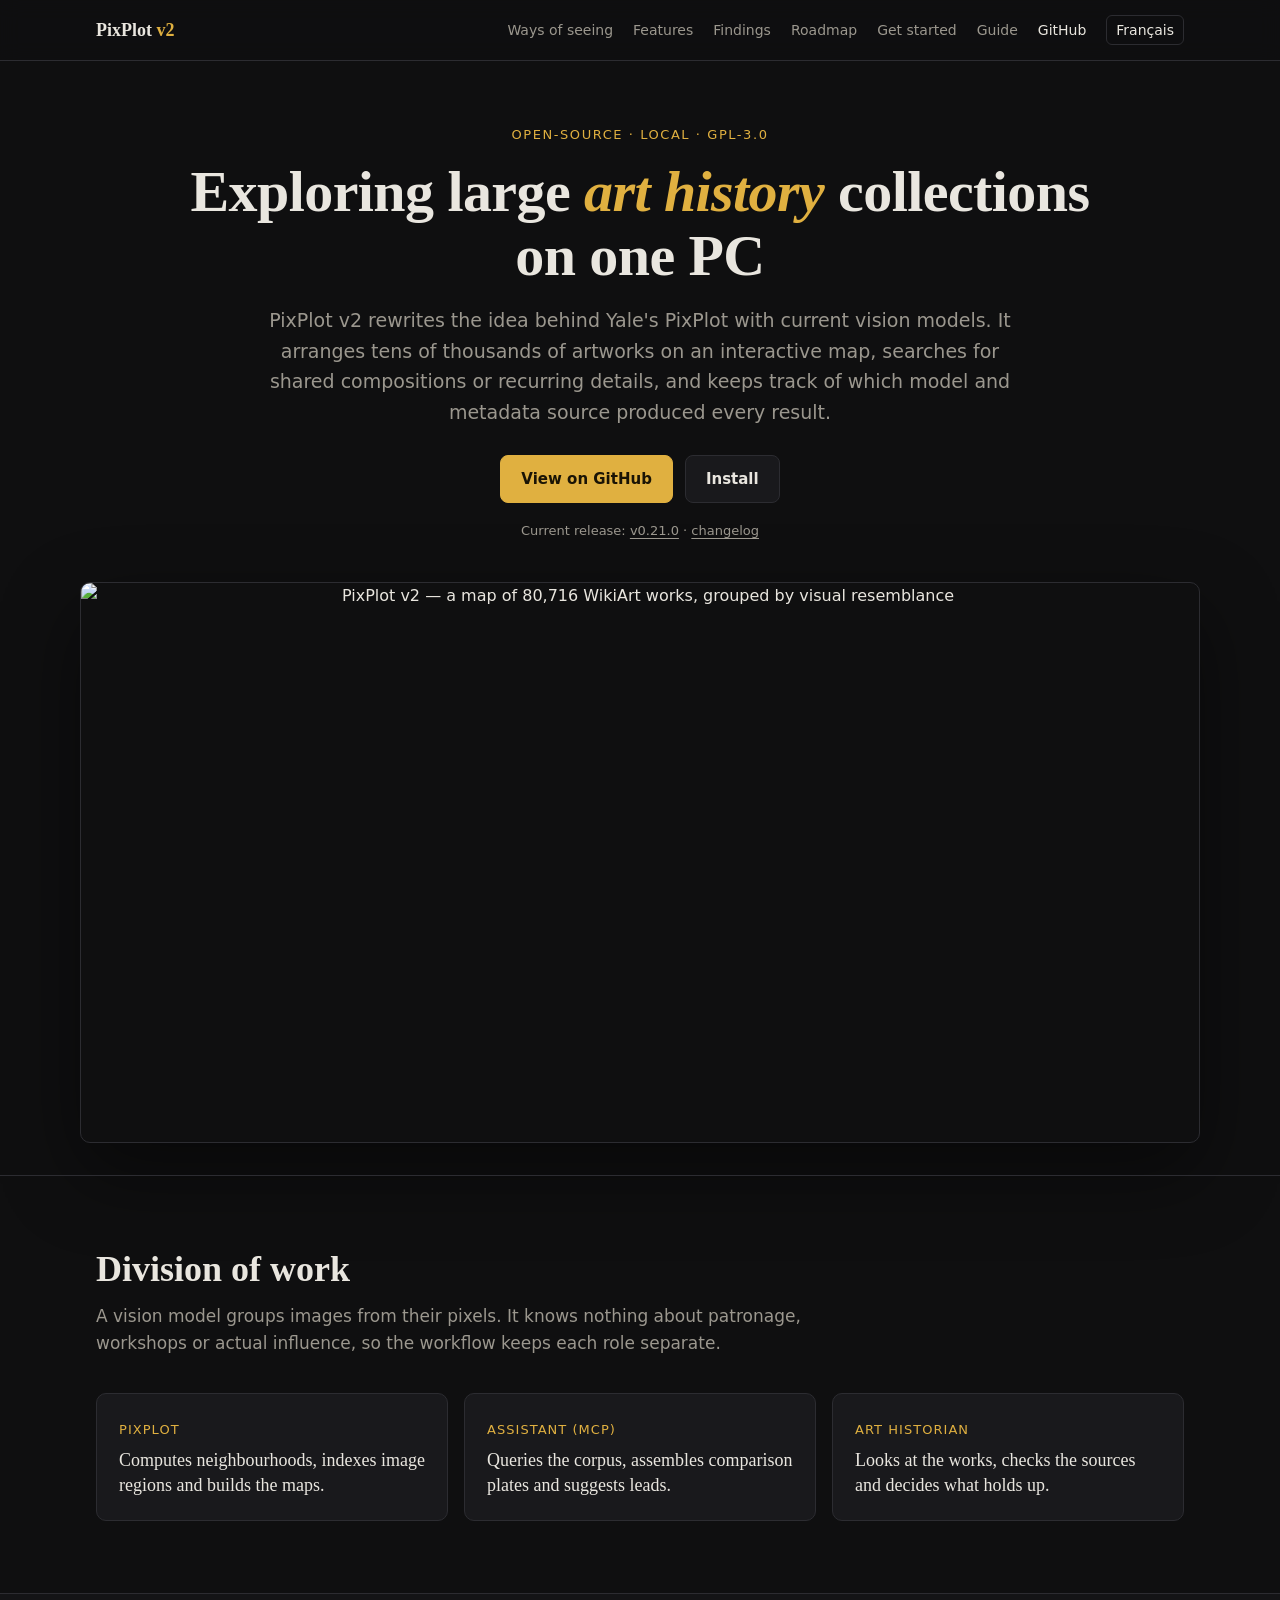
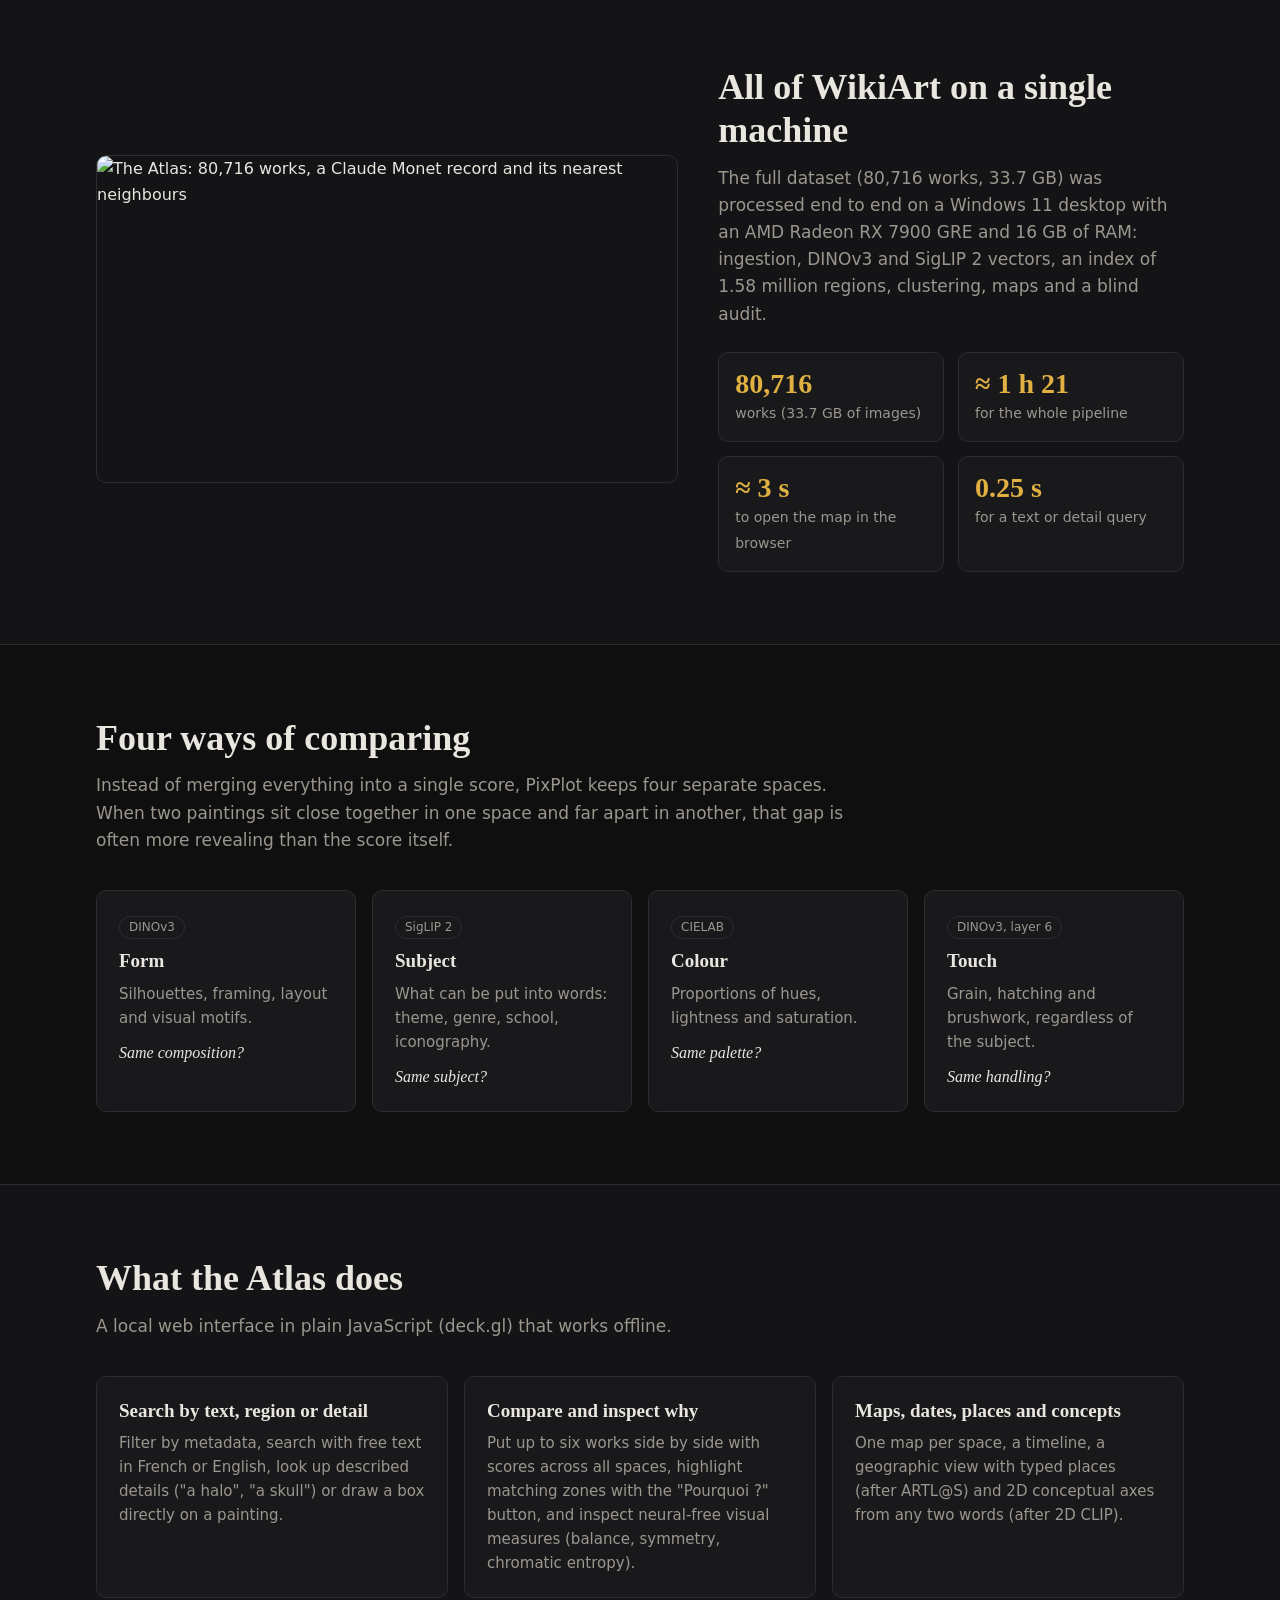
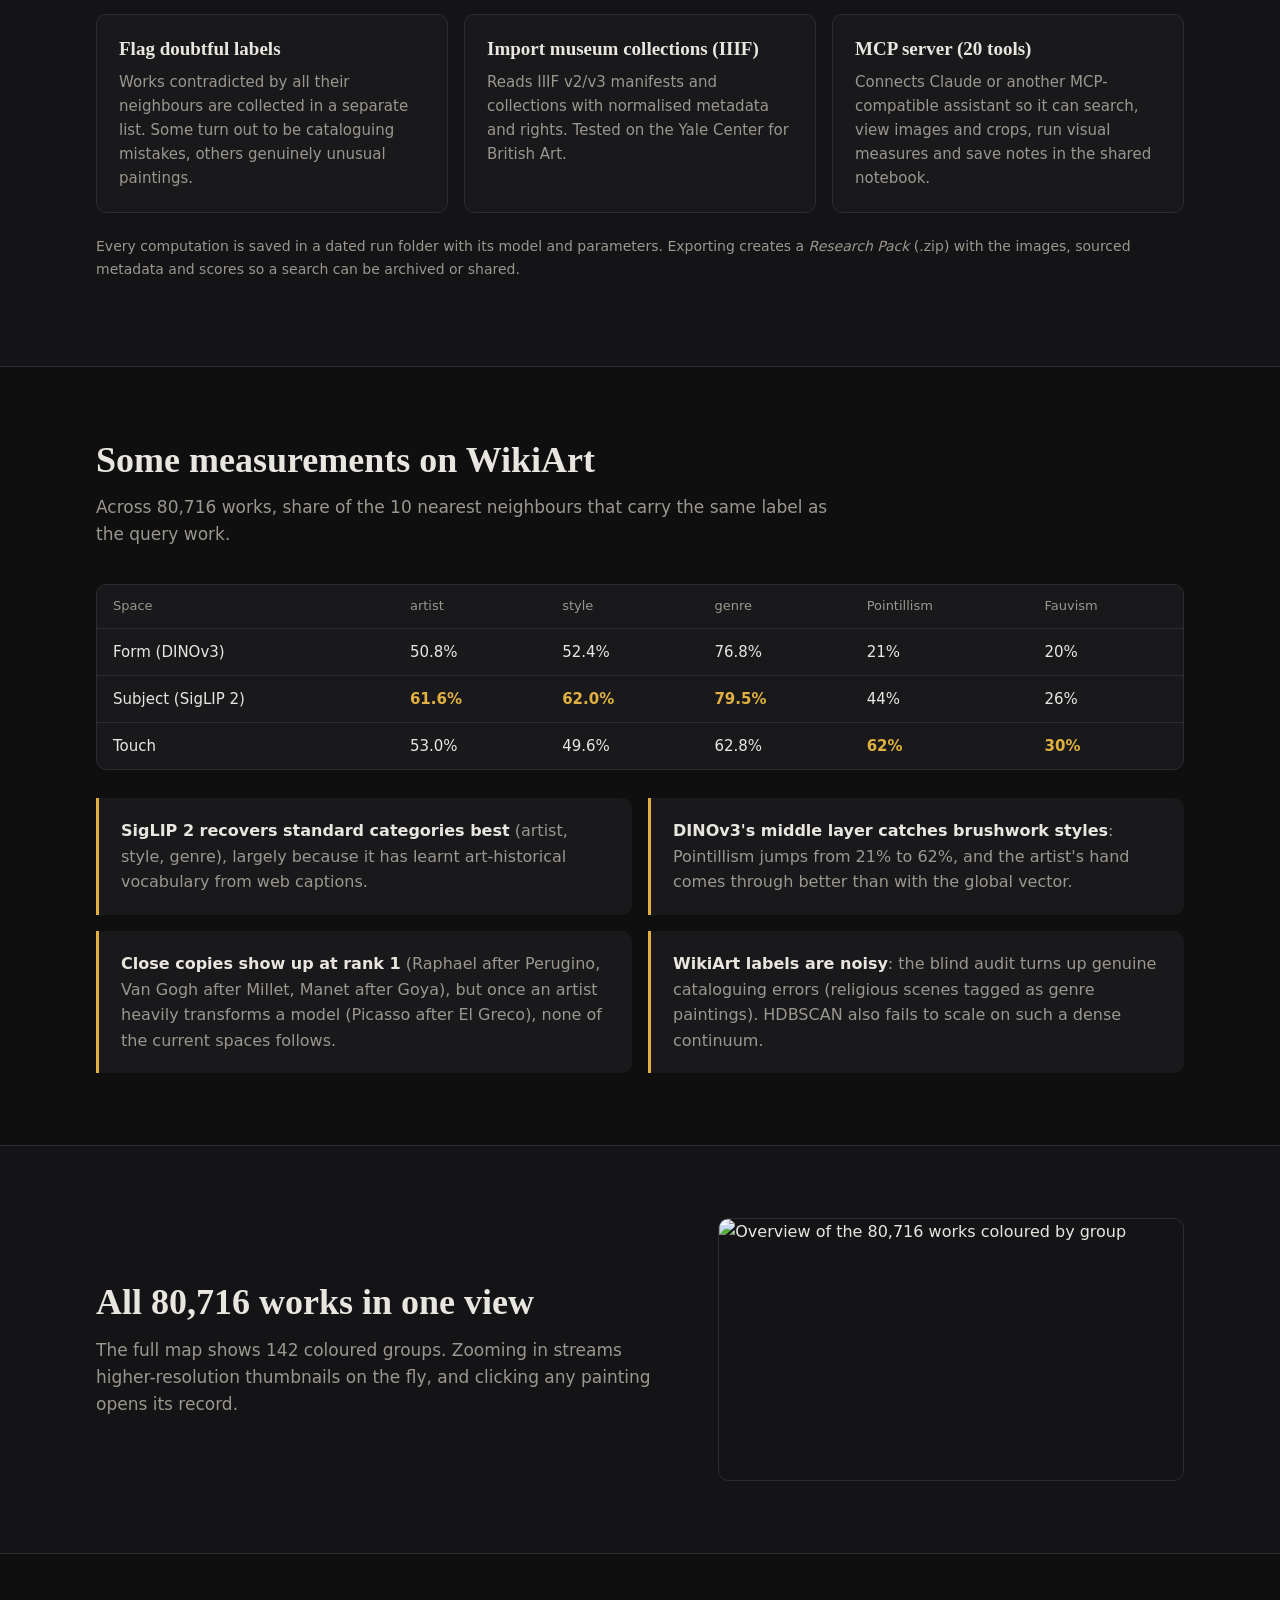
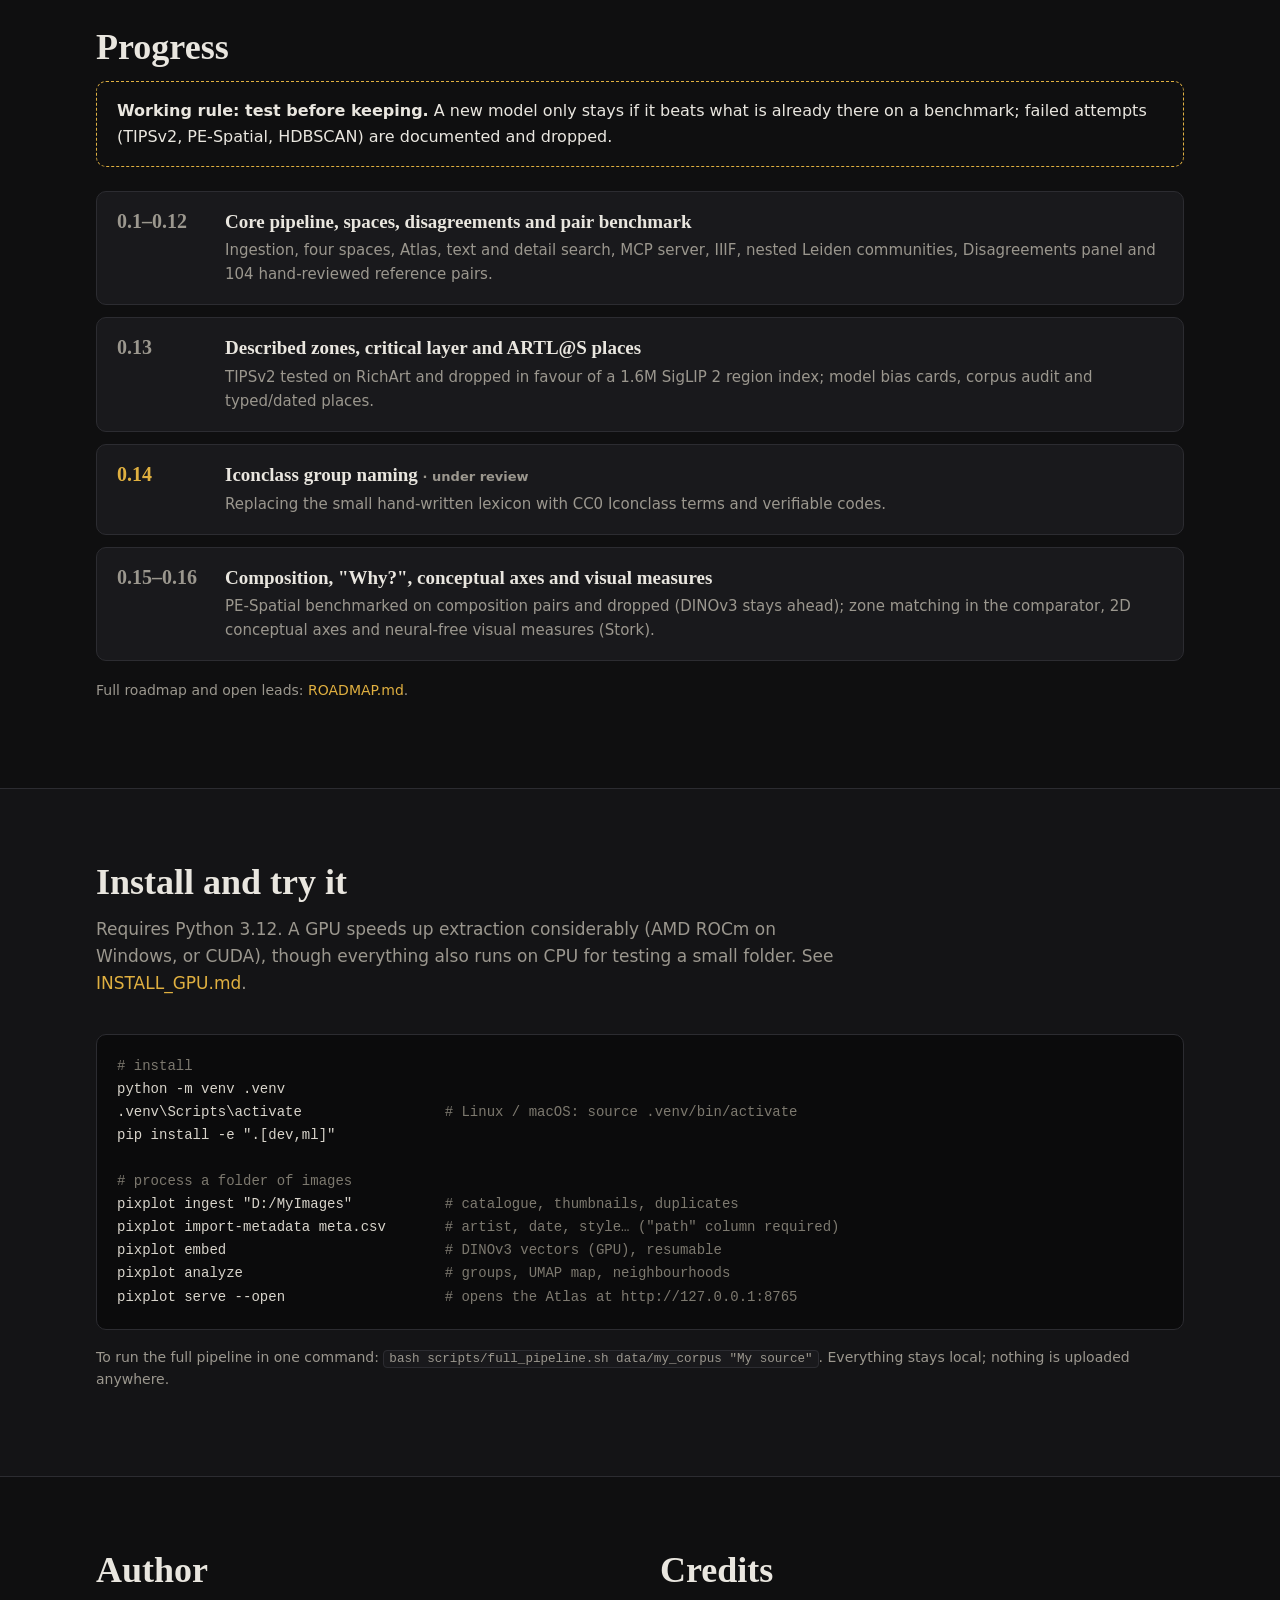
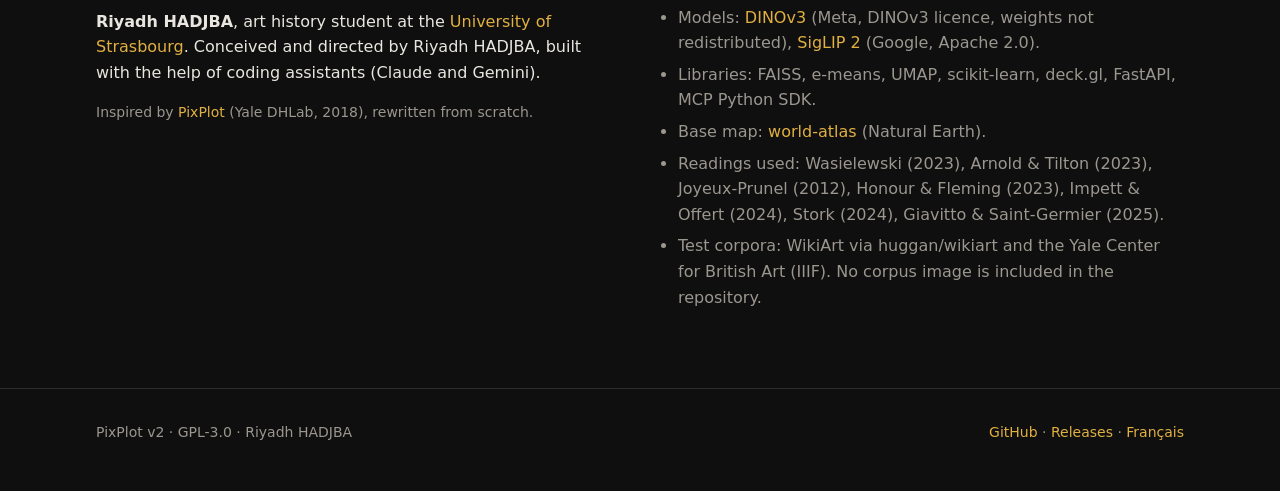
==== site/index.html @ 30e63ea8 "0.21.0 : posture, notions apprises, « Pourquoi ? » mis à l'épreuve et réparé, fiche de données Co-Au" ====
<!doctype html>
<html lang="en">
<head>
<meta charset="utf-8">
<meta name="viewport" content="width=device-width, initial-scale=1">
<title>PixPlot v2 — exploring large art collections by visual similarity</title>
<meta name="description" content="Open-source local tool to map tens of thousands of artworks by visual similarity, search by text or detail, and compare several vision models on a single PC.">
<meta property="og:title" content="PixPlot v2">
<meta property="og:description" content="Mapping and comparing 80,716 WikiArt artworks on a single PC with DINOv3, SigLIP 2 and an MCP server.">
<meta property="og:image" content="https://riyadhhda.github.io/pixplot-v2/images/banner.png">
<meta name="theme-color" content="#0f0f10">
<link rel="canonical" href="https://riyadhhda.github.io/pixplot-v2/">
<link rel="alternate" hreflang="en" href="https://riyadhhda.github.io/pixplot-v2/">
<link rel="alternate" hreflang="fr" href="https://riyadhhda.github.io/pixplot-v2/fr/">
<meta property="og:url" content="https://riyadhhda.github.io/pixplot-v2/">
<link rel="icon" href="data:image/svg+xml,%3Csvg xmlns='http://www.w3.org/2000/svg' viewBox='0 0 32 32'%3E%3Crect width='32' height='32' rx='6' fill='%230f0f10'/%3E%3Ccircle cx='10' cy='12' r='3' fill='%23e0b040'/%3E%3Ccircle cx='21' cy='9' r='2' fill='%23e9e6df'/%3E%3Ccircle cx='17' cy='20' r='4' fill='%23e0b040'/%3E%3Ccircle cx='8' cy='23' r='2' fill='%239b978e'/%3E%3C/svg%3E">
<link rel="stylesheet" href="assets/site.css">
</head>
<body>

<header class="nav">
  <div class="wrap">
    <a class="brand" href="#top">PixPlot <b>v2</b></a>
    <button class="menu-btn" aria-expanded="false" aria-controls="nav-links">Menu</button>
    <nav class="nav-links" id="nav-links">
      <a href="#seeing">Ways of seeing</a>
      <a href="#features">Features</a>
      <a href="#findings">Findings</a>
      <a href="#roadmap">Roadmap</a>
      <a href="#start">Get started</a>
      <a href="guide/">Guide</a>
      <a class="gh" href="https://github.com/riyadhHDA/pixplot-v2">GitHub</a>
      <a class="lang" href="fr/" hreflang="fr" lang="fr">Français</a>
    </nav>
  </div>
</header>

<main id="top">
  <div class="hero wrap">
    <p class="eyebrow">Open-source · local · GPL-3.0</p>
    <h1>Exploring large <em>art history</em> collections on one PC</h1>
    <p class="lead">PixPlot v2 rewrites the idea behind Yale's PixPlot with current vision models. It arranges tens
      of thousands of artworks on an interactive map, searches for shared compositions or recurring details, and
      keeps track of which model and metadata source produced every result.</p>
    <div class="cta">
      <a class="btn primary" href="https://github.com/riyadhHDA/pixplot-v2">View on GitHub</a>
      <a class="btn" href="#start">Install</a>
    </div>
    <p class="version">Current release: <a href="https://github.com/riyadhHDA/pixplot-v2/releases" data-version>v0.21.0</a>
      · <a href="https://github.com/riyadhHDA/pixplot-v2/blob/main/CHANGELOG.md">changelog</a></p>
    <div class="banner"><img src="images/banner.png" width="1280" height="640"
      alt="PixPlot v2 — a map of 80,716 WikiArt works, grouped by visual resemblance"></div>
  </div>

  <section>
    <div class="wrap">
      <h2>Division of work</h2>
      <p class="section-lead">A vision model groups images from their pixels. It knows nothing about patronage,
        workshops or actual influence, so the workflow keeps each role separate.</p>
      <div class="roles">
        <div class="role"><span class="who">PixPlot</span><p>Computes neighbourhoods, indexes image regions and builds the maps.</p></div>
        <div class="role"><span class="who">Assistant (MCP)</span><p>Queries the corpus, assembles comparison plates and suggests leads.</p></div>
        <div class="role"><span class="who">Art historian</span><p>Looks at the works, checks the sources and decides what holds up.</p></div>
      </div>
    </div>
  </section>

  <section class="alt">
    <div class="wrap split">
      <div class="shot"><img src="images/atlas-artwork.jpg" loading="lazy" width="1600" height="900"
        alt="The Atlas: 80,716 works, a Claude Monet record and its nearest neighbours"></div>
      <div>
        <h2>All of WikiArt on a single machine</h2>
        <p class="section-lead" style="margin-bottom:0">The full dataset (80,716 works, 33.7 GB) was processed end to
          end on a Windows 11 desktop with an AMD Radeon RX 7900 GRE and 16 GB of RAM: ingestion, DINOv3 and SigLIP 2
          vectors, an index of 1.58 million regions, clustering, maps and a blind audit.</p>
        <div class="stats">
          <div class="stat"><b>80,716</b><span>works (33.7 GB of images)</span></div>
          <div class="stat"><b>≈ 1 h 21</b><span>for the whole pipeline</span></div>
          <div class="stat"><b>≈ 3 s</b><span>to open the map in the browser</span></div>
          <div class="stat"><b>0.25 s</b><span>for a text or detail query</span></div>
        </div>
      </div>
    </div>
  </section>

  <section id="seeing">
    <div class="wrap">
      <h2>Four ways of comparing</h2>
      <p class="section-lead">Instead of merging everything into a single score, PixPlot keeps four separate spaces.
        When two paintings sit close together in one space and far apart in another, that gap is often more revealing
        than the score itself.</p>
      <div class="grid4">
        <div class="card"><span class="tag">DINOv3</span><h3>Form</h3>
          <p>Silhouettes, framing, layout and visual motifs.</p><p class="q">Same composition?</p></div>
        <div class="card"><span class="tag">SigLIP 2</span><h3>Subject</h3>
          <p>What can be put into words: theme, genre, school, iconography.</p><p class="q">Same subject?</p></div>
        <div class="card"><span class="tag">CIELAB</span><h3>Colour</h3>
          <p>Proportions of hues, lightness and saturation.</p><p class="q">Same palette?</p></div>
        <div class="card"><span class="tag">DINOv3, layer 6</span><h3>Touch</h3>
          <p>Grain, hatching and brushwork, regardless of the subject.</p><p class="q">Same handling?</p></div>
      </div>
    </div>
  </section>

  <section id="features" class="alt">
    <div class="wrap">
      <h2>What the Atlas does</h2>
      <p class="section-lead">A local web interface in plain JavaScript (deck.gl) that works offline.</p>
      <div class="grid3">
        <div class="card"><h3>Search by text, region or detail</h3><p>Filter by metadata, search with free text in
          French or English, look up described details ("a halo", "a skull") or draw a box directly on a painting.</p></div>
        <div class="card"><h3>Compare and inspect why</h3><p>Put up to six works side by side with scores across all
          spaces, highlight matching zones with the "Pourquoi ?" button, and inspect neural-free visual measures
          (balance, symmetry, chromatic entropy).</p></div>
        <div class="card"><h3>Maps, dates, places and concepts</h3><p>One map per space, a timeline, a geographic view
          with typed places (after ARTL@S) and 2D conceptual axes from any two words (after 2D CLIP).</p></div>
        <div class="card"><h3>Flag doubtful labels</h3><p>Works contradicted by all their neighbours are collected in
          a separate list. Some turn out to be cataloguing mistakes, others genuinely unusual paintings.</p></div>
        <div class="card"><h3>Import museum collections (IIIF)</h3><p>Reads IIIF v2/v3 manifests and collections with
          normalised metadata and rights. Tested on the Yale Center for British Art.</p></div>
        <div class="card"><h3>MCP server (20 tools)</h3><p>Connects Claude or another MCP-compatible assistant so it
          can search, view images and crops, run visual measures and save notes in the shared notebook.</p></div>
      </div>
      <p class="fine" style="margin-top:22px">Every computation is saved in a dated run folder with its model and
        parameters. Exporting creates a <i>Research Pack</i> (.zip) with the images, sourced metadata and scores so a
        search can be archived or shared.</p>
    </div>
  </section>

  <section id="findings">
    <div class="wrap">
      <h2>Some measurements on WikiArt</h2>
      <p class="section-lead">Across 80,716 works, share of the 10 nearest neighbours that carry the same label as
        the query work.</p>
      <div class="table-wrap">
        <table>
          <thead><tr><th>Space</th><th>artist</th><th>style</th><th>genre</th><th>Pointillism</th><th>Fauvism</th></tr></thead>
          <tbody>
            <tr><td>Form (DINOv3)</td><td class="num">50.8%</td><td class="num">52.4%</td><td class="num">76.8%</td><td class="num">21%</td><td class="num">20%</td></tr>
            <tr><td>Subject (SigLIP 2)</td><td class="num best">61.6%</td><td class="num best">62.0%</td><td class="num best">79.5%</td><td class="num">44%</td><td class="num">26%</td></tr>
            <tr><td>Touch</td><td class="num">53.0%</td><td class="num">49.6%</td><td class="num">62.8%</td><td class="num best">62%</td><td class="num best">30%</td></tr>
          </tbody>
        </table>
      </div>
      <div class="findings">
        <div class="finding"><p><b>SigLIP 2 recovers standard categories best</b> (artist, style, genre), largely
          because it has learnt art-historical vocabulary from web captions.</p></div>
        <div class="finding"><p><b>DINOv3's middle layer catches brushwork styles</b>: Pointillism jumps from 21% to
          62%, and the artist's hand comes through better than with the global vector.</p></div>
        <div class="finding"><p><b>Close copies show up at rank 1</b> (Raphael after Perugino, Van Gogh after Millet,
          Manet after Goya), but once an artist heavily transforms a model (Picasso after El Greco), none of the
          current spaces follows.</p></div>
        <div class="finding"><p><b>WikiArt labels are noisy</b>: the blind audit turns up genuine cataloguing errors
          (religious scenes tagged as genre paintings). HDBSCAN also fails to scale on such a dense continuum.</p></div>
      </div>
    </div>
  </section>

  <section class="alt">
    <div class="wrap split">
      <div>
        <h2>All 80,716 works in one view</h2>
        <p class="section-lead" style="margin-bottom:0">The full map shows 142 coloured groups. Zooming in streams
          higher-resolution thumbnails on the fly, and clicking any painting opens its record.</p>
      </div>
      <div class="shot"><img src="images/atlas-overview.jpg" loading="lazy" width="1600" height="900"
        alt="Overview of the 80,716 works coloured by group"></div>
    </div>
  </section>

  <section id="roadmap">
    <div class="wrap">
      <h2>Progress</h2>
      <p class="rule"><b>Working rule: test before keeping.</b> A new model only stays if it beats what is already
        there on a benchmark; failed attempts (TIPSv2, PE-Spatial, HDBSCAN) are documented and dropped.</p>
      <ol class="road">
        <li class="done"><span class="v">0.1–0.12</span><div><h3>Core pipeline, spaces, disagreements and pair benchmark</h3><p>Ingestion,
          four spaces, Atlas, text and detail search, MCP server, IIIF, nested Leiden communities, Disagreements panel
          and 104 hand-reviewed reference pairs.</p></div></li>
        <li class="done"><span class="v">0.13</span><div><h3>Described zones, critical layer and ARTL@S places</h3><p>TIPSv2
          tested on RichArt and dropped in favour of a 1.6M SigLIP 2 region index; model bias cards, corpus audit and
          typed/dated places.</p></div></li>
        <li><span class="v">0.14</span><div><h3>Iconclass group naming <small style="color:var(--muted);font-family:var(--font);font-size:13px">· under review</small></h3><p>Replacing
          the small hand-written lexicon with CC0 Iconclass terms and verifiable codes.</p></div></li>
        <li class="done"><span class="v">0.15–0.16</span><div><h3>Composition, "Why?", conceptual axes and visual measures</h3><p>PE-Spatial
          benchmarked on composition pairs and dropped (DINOv3 stays ahead); zone matching in the comparator, 2D
          conceptual axes and neural-free visual measures (Stork).</p></div></li>
      </ol>
      <p class="fine" style="margin-top:18px">Full roadmap and open leads:
        <a href="https://github.com/riyadhHDA/pixplot-v2/blob/main/ROADMAP.md">ROADMAP.md</a>.</p>
    </div>
  </section>

  <section id="start" class="alt">
    <div class="wrap">
      <h2>Install and try it</h2>
      <p class="section-lead">Requires Python 3.12. A GPU speeds up extraction considerably (AMD ROCm on Windows, or
        CUDA), though everything also runs on CPU for testing a small folder. See
        <a href="https://github.com/riyadhHDA/pixplot-v2/blob/main/docs/INSTALL_GPU.md">INSTALL_GPU.md</a>.</p>
<pre><span class="c"># install</span>
python -m venv .venv
.venv\Scripts\activate                 <span class="c"># Linux / macOS: source .venv/bin/activate</span>
pip install -e ".[dev,ml]"

<span class="c"># process a folder of images</span>
pixplot ingest "D:/MyImages"           <span class="c"># catalogue, thumbnails, duplicates</span>
pixplot import-metadata meta.csv       <span class="c"># artist, date, style… ("path" column required)</span>
pixplot embed                          <span class="c"># DINOv3 vectors (GPU), resumable</span>
pixplot analyze                        <span class="c"># groups, UMAP map, neighbourhoods</span>
pixplot serve --open                   <span class="c"># opens the Atlas at http://127.0.0.1:8765</span></pre>
      <p class="fine" style="margin-top:16px">To run the full pipeline in one command:
        <code>bash scripts/full_pipeline.sh data/my_corpus "My source"</code>. Everything stays local; nothing is
        uploaded anywhere.</p>
    </div>
  </section>

  <section>
    <div class="wrap credits">
      <div>
        <h2>Author</h2>
        <p><b>Riyadh HADJBA</b>, art history student at the <a href="https://www.unistra.fr">University of Strasbourg</a>.
          Conceived and directed by Riyadh HADJBA, built with the help of coding assistants (Claude and Gemini).</p>
        <p class="fine">Inspired by <a href="https://github.com/YaleDHLab/pix-plot">PixPlot</a> (Yale DHLab, 2018),
          rewritten from scratch.</p>
      </div>
      <div>
        <h2>Credits</h2>
        <ul>
          <li>Models: <a href="https://github.com/facebookresearch/dinov3">DINOv3</a> (Meta, DINOv3 licence, weights not redistributed),
            <a href="https://huggingface.co/google/siglip2-so400m-patch16-384">SigLIP 2</a> (Google, Apache 2.0).</li>
          <li>Libraries: FAISS, e-means, UMAP, scikit-learn, deck.gl, FastAPI, MCP Python SDK.</li>
          <li>Base map: <a href="https://github.com/topojson/world-atlas">world-atlas</a> (Natural Earth).</li>
          <li>Readings used: Wasielewski (2023), Arnold &amp; Tilton (2023), Joyeux-Prunel (2012), Honour &amp; Fleming (2023), Impett &amp; Offert (2024), Stork (2024), Giavitto &amp; Saint-Germier (2025).</li>
          <li>Test corpora: WikiArt via huggan/wikiart and the Yale Center for British Art (IIIF). No corpus image is included in the repository.</li>
        </ul>
      </div>
    </div>
  </section>
</main>

<footer>
  <div class="wrap">
    <span>PixPlot v2 · GPL-3.0 · Riyadh HADJBA</span>
    <span><a href="https://github.com/riyadhHDA/pixplot-v2">GitHub</a> · <a href="https://github.com/riyadhHDA/pixplot-v2/releases">Releases</a> · <a href="fr/" hreflang="fr">Français</a></span>
  </div>
</footer>
<script src="assets/site.js"></script>
</body>
</html>
---- site/assets/site.css ----
/* PixPlot v2 — site de présentation. Mêmes couleurs que l'Atlas. */
:root {
  --bg: #0f0f10;
  --bg-2: #141416;
  --panel: #19191c;
  --line: #2c2c31;
  --text: #e9e6df;
  --muted: #9b978e;
  --accent: #e0b040;
  --accent-ink: #1a1405;
  --radius: 10px;
  --font: "Segoe UI", system-ui, -apple-system, "Helvetica Neue", sans-serif;
  --serif: Georgia, "Times New Roman", serif;
  --mono: ui-monospace, "Cascadia Code", Consolas, monospace;
  --max: 1120px;
}
* { box-sizing: border-box; }
html { scroll-behavior: smooth; scroll-padding-top: 72px; }
body { margin: 0; background: var(--bg); color: var(--text); font: 16px/1.6 var(--font); -webkit-font-smoothing: antialiased; }
img { max-width: 100%; height: auto; display: block; }
a { color: var(--accent); text-decoration: none; }
a:hover { text-decoration: underline; }
code { font: 0.9em var(--mono); background: var(--panel); border: 1px solid var(--line); border-radius: 4px; padding: 1px 5px; }
.wrap { max-width: var(--max); margin: 0 auto; padding: 0 16px; }

/* ------------------------------------------------------------ barre */
.nav { position: sticky; top: 0; z-index: 10; background: rgba(15, 15, 16, 0.88); backdrop-filter: blur(10px);
  border-bottom: 1px solid var(--line); }
.nav .wrap { display: flex; align-items: center; gap: 24px; height: 60px; }
.brand { font: 600 18px var(--serif); color: var(--text); white-space: nowrap; }
.brand b { color: var(--accent); font-weight: 600; }
.brand:hover { text-decoration: none; }
.nav-links { display: flex; gap: 20px; margin-left: auto; align-items: center; }
.nav-links a { color: var(--muted); font-size: 14px; }
.nav-links a:hover { color: var(--text); text-decoration: none; }
.nav-links .lang { border: 1px solid var(--line); border-radius: 6px; padding: 3px 9px; color: var(--text); }
.nav-links .gh { color: var(--text); }
.menu-btn { display: none; margin-left: auto; background: none; border: 1px solid var(--line); color: var(--text);
  border-radius: 6px; padding: 6px 10px; font: 14px var(--font); cursor: pointer; }

/* ------------------------------------------------------------ en-tête */
.hero { padding: 64px 0 32px; text-align: center; }
.eyebrow { color: var(--accent); font-size: 13px; letter-spacing: 0.12em; text-transform: uppercase; margin: 0 0 14px; }
.hero h1 { font: 600 clamp(32px, 5.4vw, 58px)/1.1 var(--serif); margin: 0 auto 18px; max-width: 16em; letter-spacing: -0.01em; }
.hero h1 em { color: var(--accent); font-style: italic; }
.lead { color: var(--muted); font-size: clamp(16px, 2vw, 19px); max-width: 40em; margin: 0 auto 28px; }
.cta { display: flex; gap: 12px; justify-content: center; flex-wrap: wrap; }
.btn { display: inline-flex; align-items: center; gap: 8px; padding: 11px 20px; border-radius: 8px; font-weight: 600;
  font-size: 15px; border: 1px solid var(--line); color: var(--text); background: var(--panel); }
.btn:hover { text-decoration: none; border-color: var(--muted); }
.btn.primary { background: var(--accent); color: var(--accent-ink); border-color: var(--accent); }
.btn.primary:hover { filter: brightness(1.08); }
.version { margin-top: 18px; color: var(--muted); font-size: 13px; }
.version a { color: var(--muted); text-decoration: underline; text-underline-offset: 3px; }
.banner { margin: 40px auto 0; border-radius: var(--radius); overflow: hidden; border: 1px solid var(--line);
  box-shadow: 0 30px 80px rgba(0, 0, 0, 0.45); }

/* ------------------------------------------------------------ sections */
section { padding: 72px 0; border-top: 1px solid var(--line); }
section.alt { background: var(--bg-2); }
h2 { font: 600 clamp(26px, 3.4vw, 36px)/1.2 var(--serif); margin: 0 0 12px; }
.section-lead { color: var(--muted); max-width: 44em; margin: 0 0 36px; font-size: 17px; }
h3 { font: 600 19px/1.3 var(--serif); margin: 0 0 8px; }

.roles { display: grid; grid-template-columns: repeat(3, minmax(0, 1fr)); gap: 16px; }
.role { padding: 22px; border: 1px solid var(--line); border-radius: var(--radius); background: var(--panel); }
.role .who { color: var(--accent); font-size: 13px; letter-spacing: 0.08em; text-transform: uppercase; }
.role p { margin: 6px 0 0; font: 18px/1.4 var(--serif); }

.split { display: grid; grid-template-columns: minmax(0, 1.25fr) minmax(0, 1fr); gap: 40px; align-items: center; }
.shot { border-radius: var(--radius); overflow: hidden; border: 1px solid var(--line); }
.stats { display: grid; grid-template-columns: repeat(2, minmax(0, 1fr)); gap: 14px; margin-top: 24px; }
.stat { padding: 16px; border: 1px solid var(--line); border-radius: var(--radius); background: var(--panel); }
.stat b { display: block; font: 600 28px/1.1 var(--serif); color: var(--accent); }
.stat span { color: var(--muted); font-size: 14px; }
.fine { color: var(--muted); font-size: 14px; }

.grid4 { display: grid; grid-template-columns: repeat(4, minmax(0, 1fr)); gap: 16px; }
.grid3 { display: grid; grid-template-columns: repeat(3, minmax(0, 1fr)); gap: 16px; }
.card { padding: 22px; border: 1px solid var(--line); border-radius: var(--radius); background: var(--panel); }
.card .tag { display: inline-block; font-size: 12px; color: var(--muted); border: 1px solid var(--line);
  border-radius: 20px; padding: 1px 9px; margin-bottom: 10px; }
.card p { margin: 0; color: var(--muted); font-size: 15px; }
.card .q { color: var(--text); font-style: italic; font-family: var(--serif); margin-top: 10px; font-size: 16px; }

/* ------------------------------------------------------------ tableaux */
.table-wrap { overflow-x: auto; border: 1px solid var(--line); border-radius: var(--radius); background: var(--panel); }
table { border-collapse: collapse; width: 100%; font-size: 15px; }
th, td { padding: 11px 16px; text-align: left; border-bottom: 1px solid var(--line); white-space: nowrap; }
th { color: var(--muted); font-weight: 400; font-size: 13px; }
tr:last-child td { border-bottom: 0; }
td.num { font-variant-numeric: tabular-nums; }
td.best { color: var(--accent); font-weight: 600; }
.findings { display: grid; grid-template-columns: repeat(2, minmax(0, 1fr)); gap: 16px; margin-top: 28px; }
.finding { padding: 20px 22px; border-left: 3px solid var(--accent); background: var(--panel); border-radius: 0 var(--radius) var(--radius) 0; }
.finding p { margin: 0; color: var(--muted); }
.finding b { color: var(--text); }

/* ------------------------------------------------------------ feuille de route */
.road { list-style: none; padding: 0; margin: 0; display: grid; gap: 12px; }
.road li { display: grid; grid-template-columns: 90px minmax(0, 1fr); gap: 18px; padding: 18px 20px;
  border: 1px solid var(--line); border-radius: var(--radius); background: var(--panel); }
.road .v { font: 600 20px var(--serif); color: var(--accent); }
.road li.done .v { color: var(--muted); }
.road h3 { margin-bottom: 4px; }
.road p { margin: 0; color: var(--muted); font-size: 15px; }
.road .ok { color: var(--text); font-size: 14px; margin-top: 6px; }
.rule { margin: 0 0 24px; padding: 16px 20px; border: 1px dashed var(--accent); border-radius: var(--radius); }

/* ------------------------------------------------------------ installation */
pre { margin: 0; padding: 20px; overflow-x: auto; background: #0b0b0c; border: 1px solid var(--line);
  border-radius: var(--radius); font: 14px/1.65 var(--mono); color: #d8d4cb; }
pre .c { color: #7d796f; }

/* ------------------------------------------------------------ pied */
.prose h3 { margin: 30px 0 8px; font: 600 20px var(--serif); }
.prose p { max-width: 46em; }
.points, .steps { max-width: 46em; padding-left: 22px; color: var(--muted); }
.points li, .steps li { margin-bottom: 10px; }
.points b, .steps b { color: var(--text); }
.prose .grid4 { margin-bottom: 28px; }
kbd { font: 12px ui-monospace, monospace; border: 1px solid var(--line); border-radius: 4px; padding: 1px 5px; color: var(--text); }
.credits { display: grid; grid-template-columns: minmax(0, 1fr) minmax(0, 1fr); gap: 40px; }
.credits ul { margin: 0; padding-left: 18px; color: var(--muted); }
.credits li { margin-bottom: 6px; }
footer { padding: 32px 0 48px; border-top: 1px solid var(--line); color: var(--muted); font-size: 14px; }
footer .wrap { display: flex; justify-content: space-between; gap: 16px; flex-wrap: wrap; }

/* ------------------------------------------------------------ écrans étroits */
@media (max-width: 960px) {
  .grid4 { grid-template-columns: repeat(2, minmax(0, 1fr)); }
  .grid3, .roles { grid-template-columns: minmax(0, 1fr); }
  .split, .credits, .findings { grid-template-columns: minmax(0, 1fr); }
}
@media (max-width: 760px) {
  .menu-btn { display: block; }
  .nav-links { display: none; position: absolute; top: 60px; left: 0; right: 0; flex-direction: column; align-items: flex-start;
    gap: 0; background: var(--bg); border-bottom: 1px solid var(--line); padding: 8px 16px 16px; }
  .nav-links.open { display: flex; }
  .nav-links a { padding: 10px 0; font-size: 16px; }
  .hero { padding-top: 40px; }
  section { padding: 52px 0; }
  .grid4 { grid-template-columns: minmax(0, 1fr); }
  .road li { grid-template-columns: minmax(0, 1fr); gap: 4px; }
  .stats { grid-template-columns: minmax(0, 1fr) minmax(0, 1fr); }
}
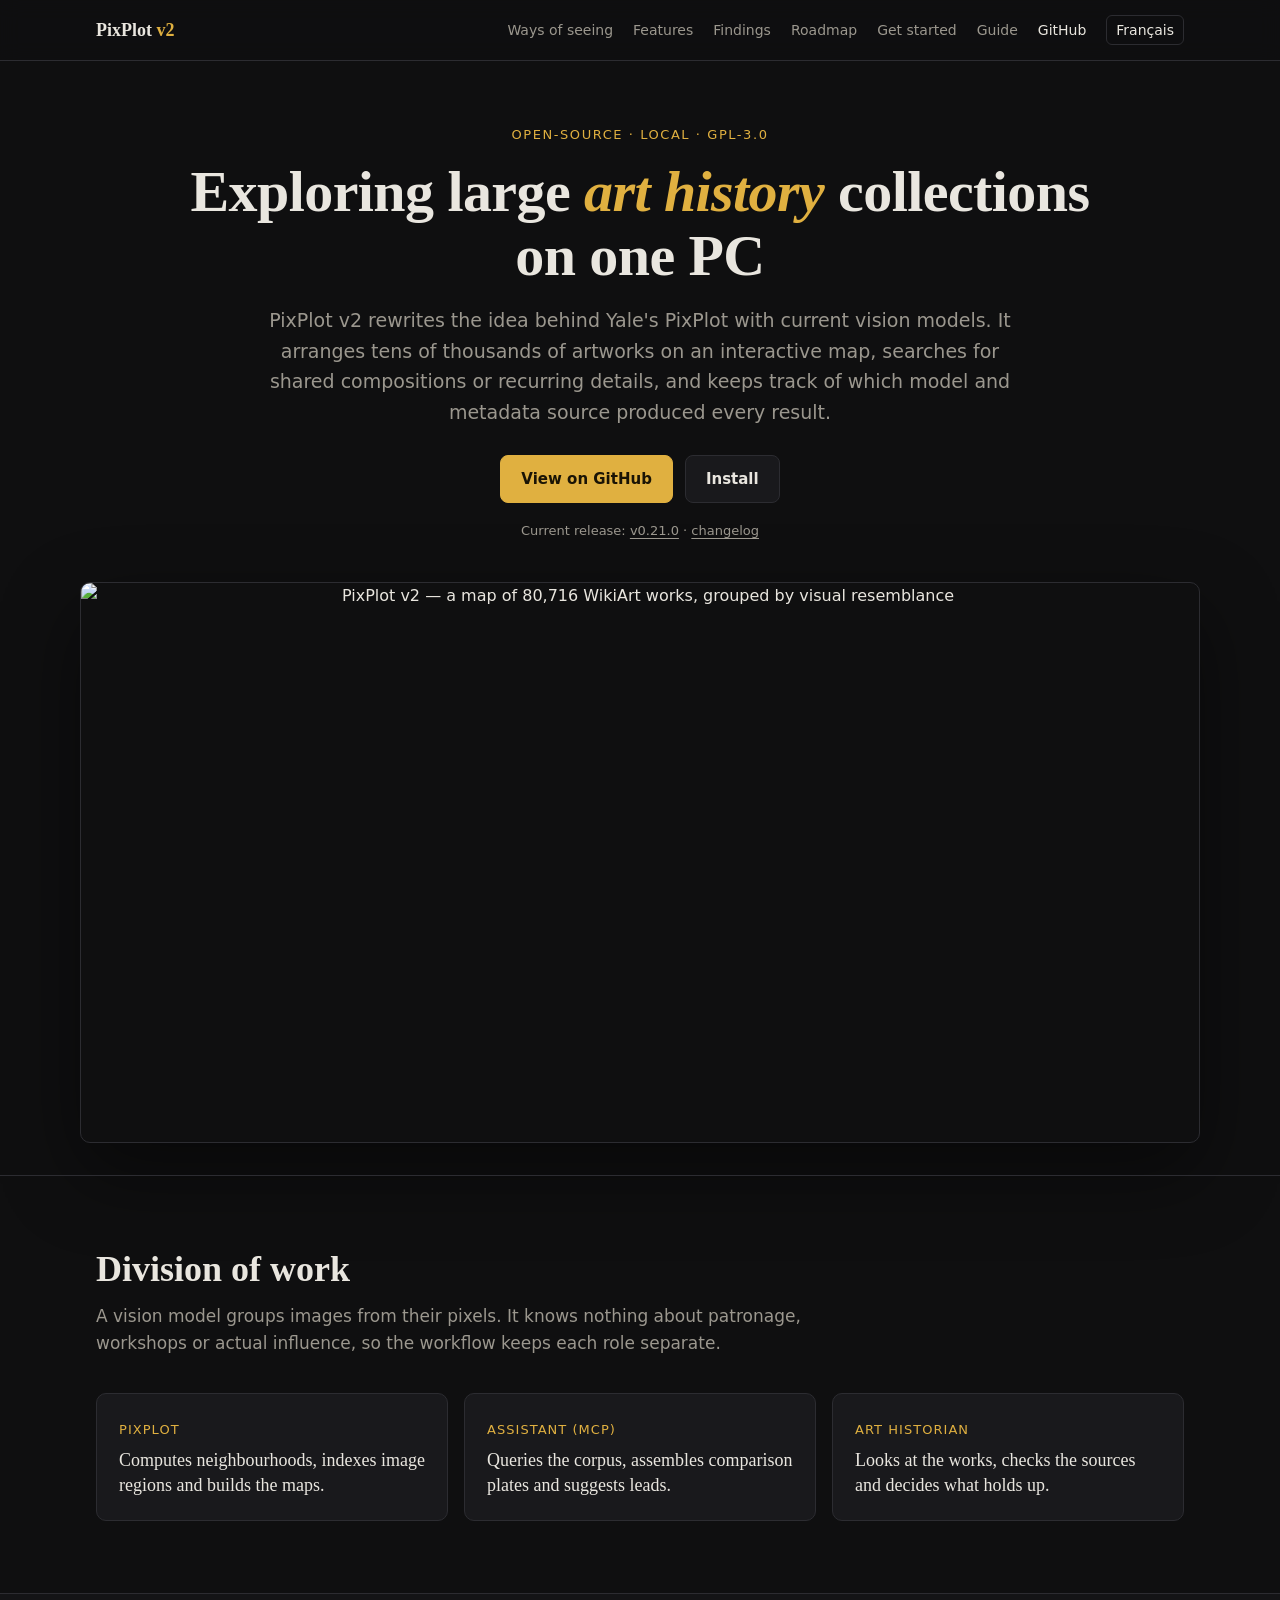
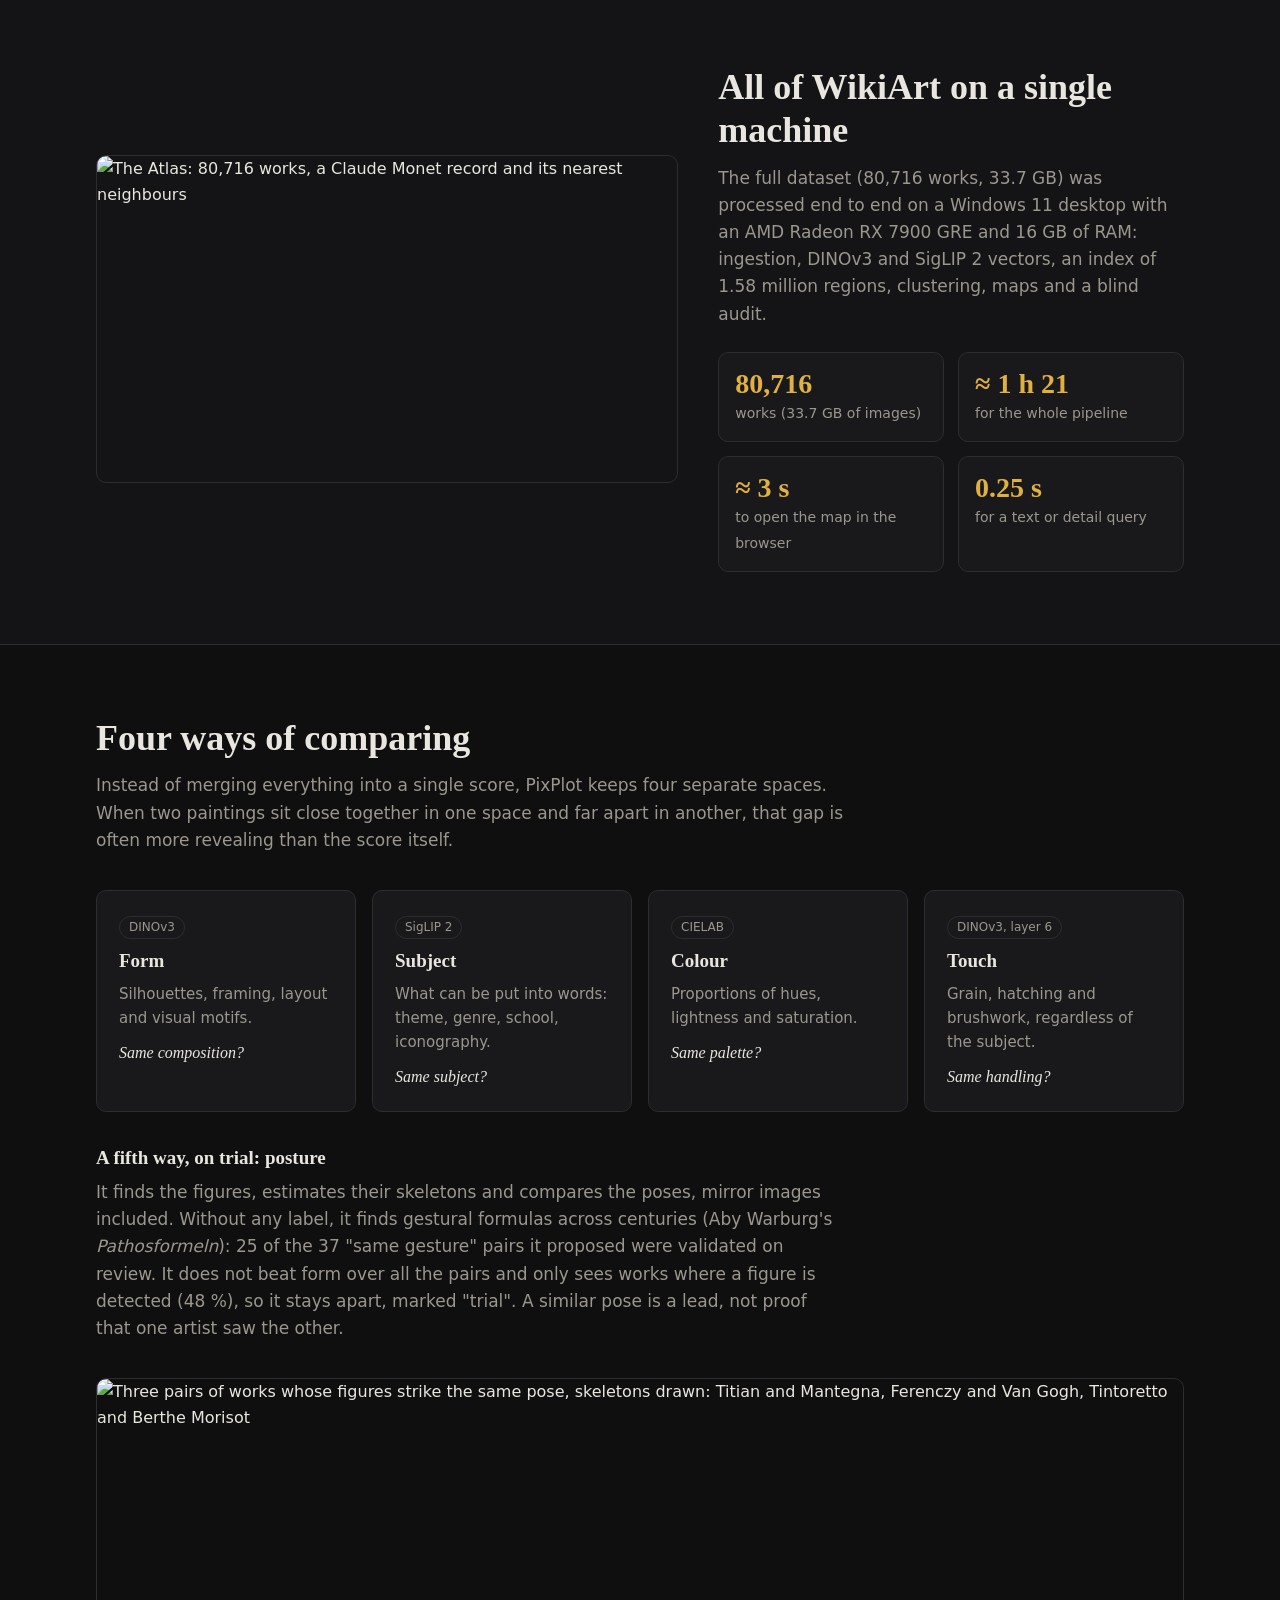
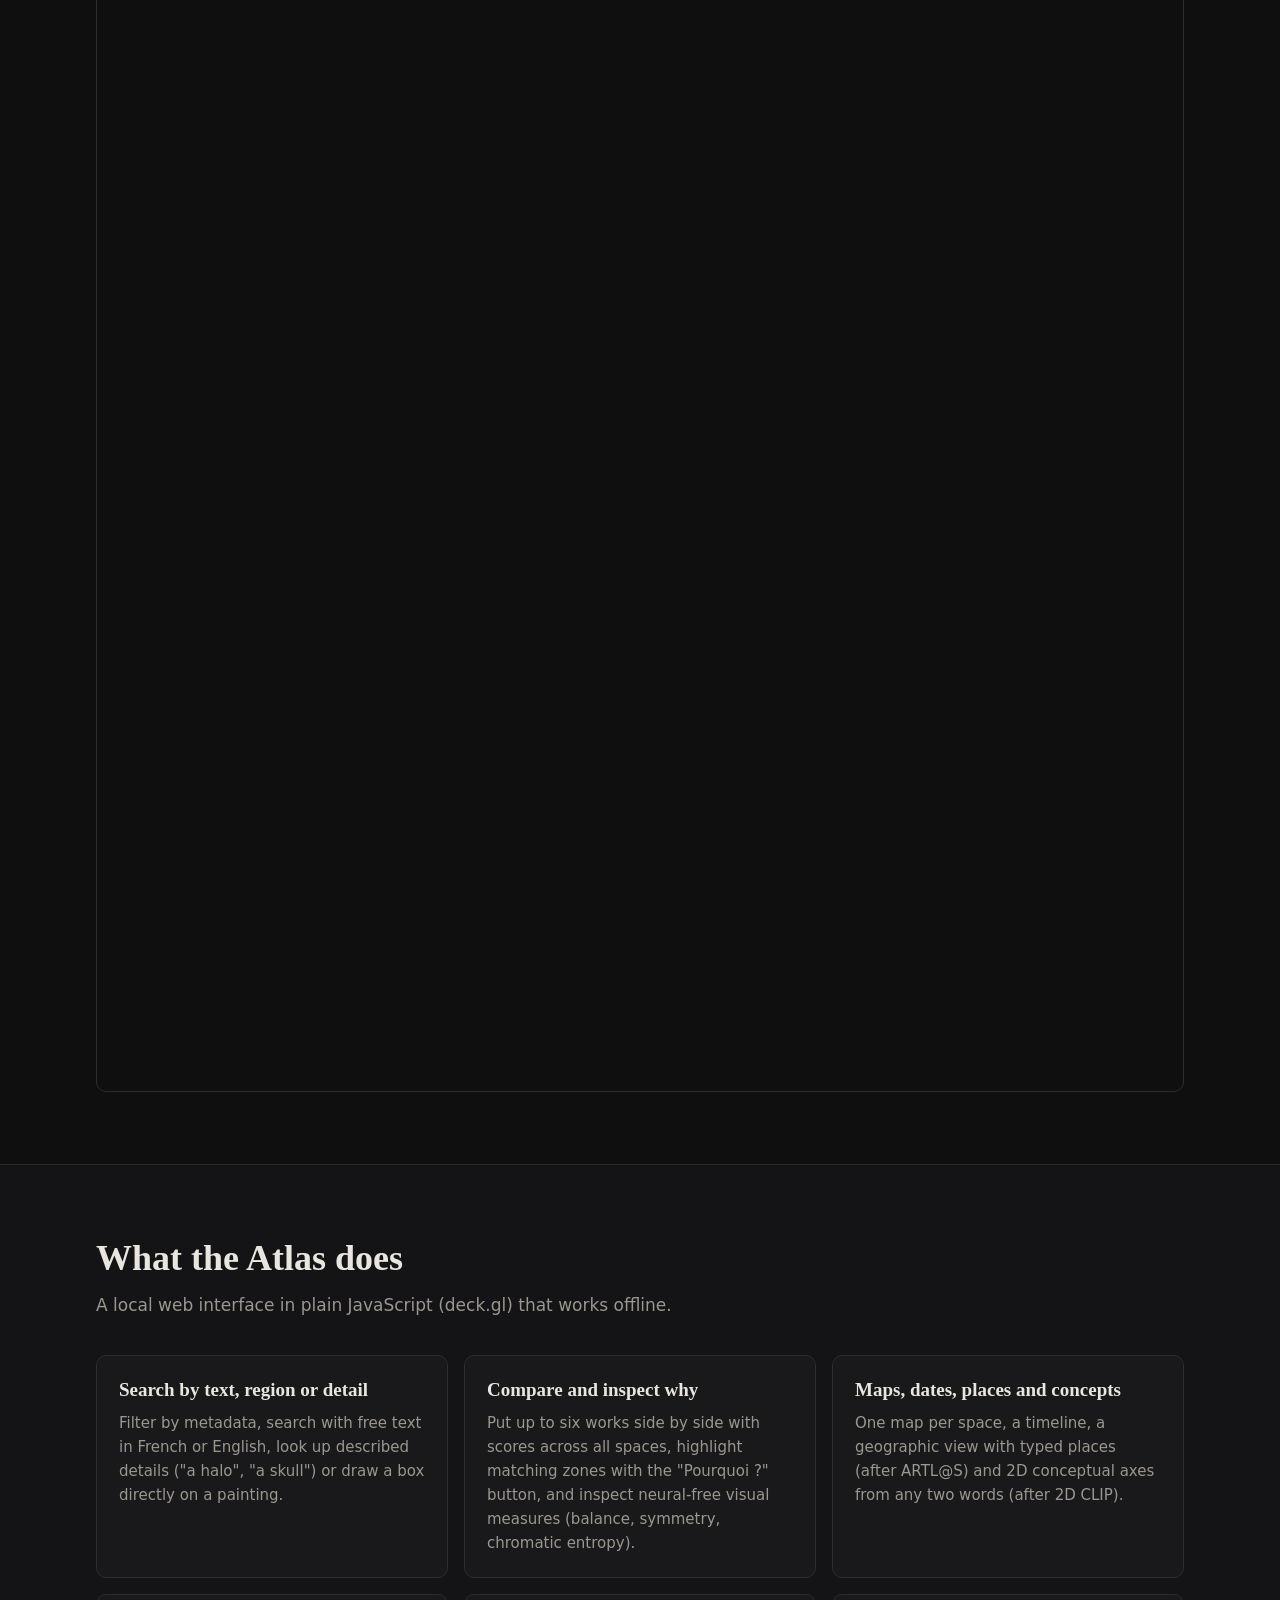
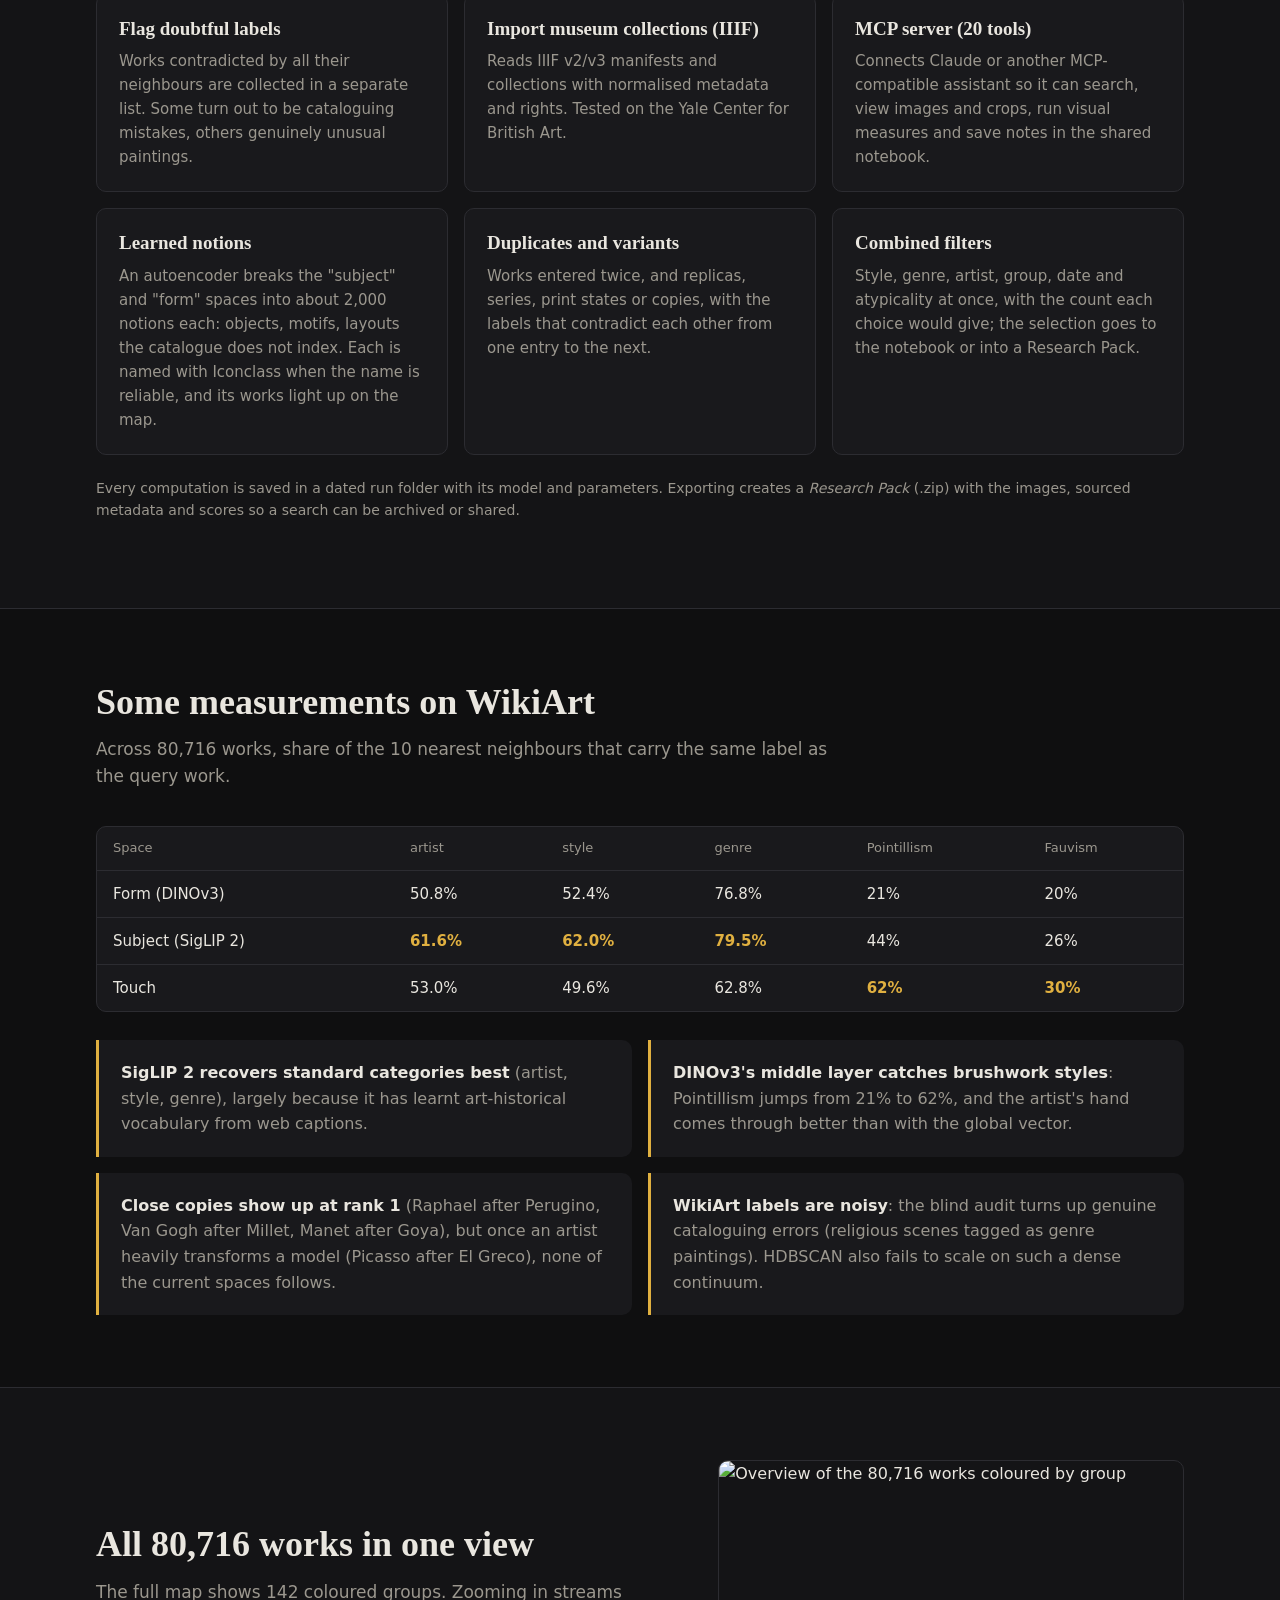
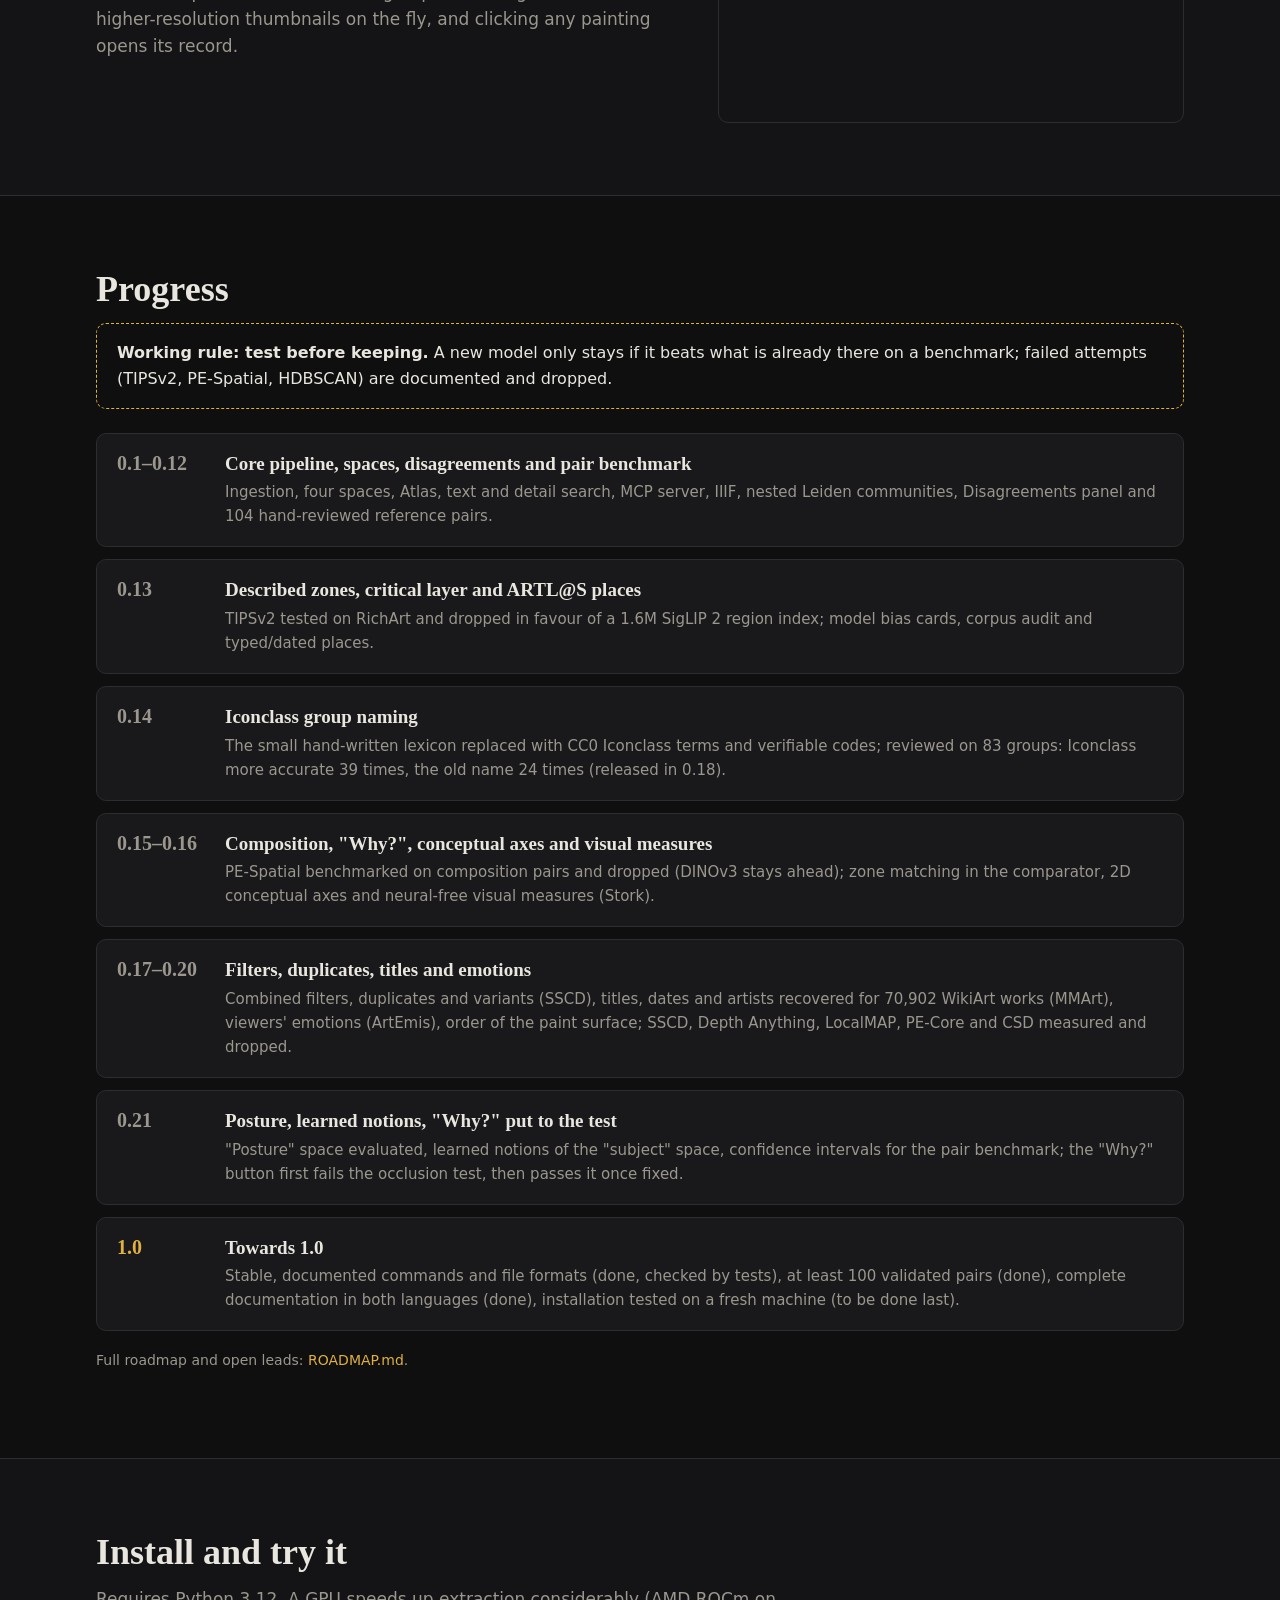
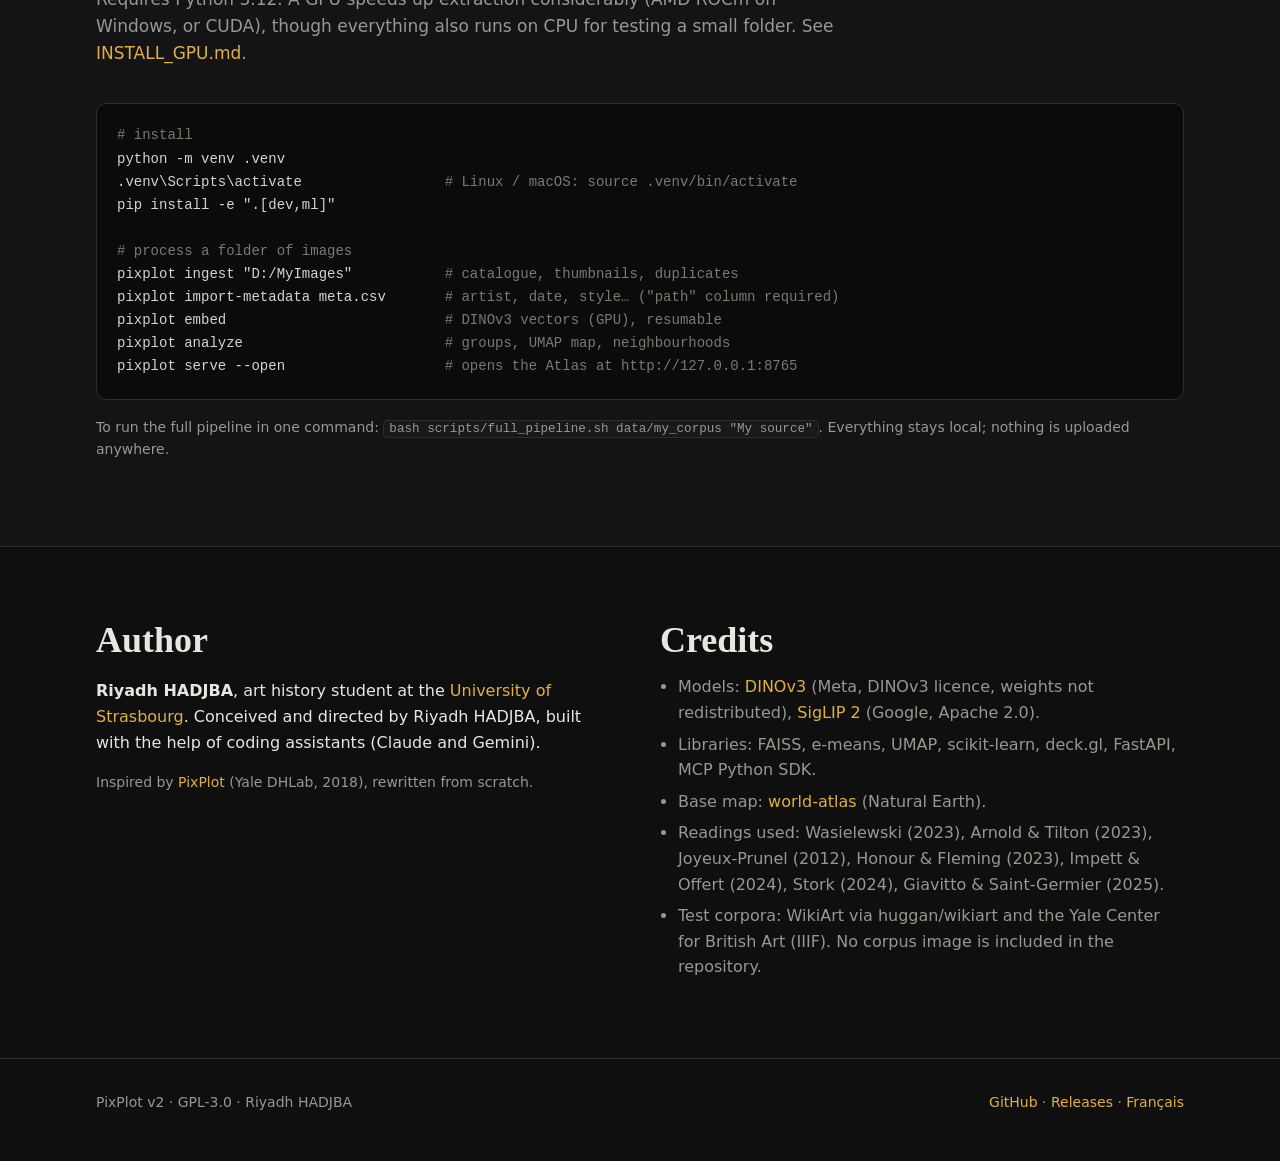
==== commit c13473cd: "Site : posture, notions, doublons, filtres ; feuille de route jusqu'à la 1.0 Co-Authored-By: Claude " ====
--- a/site/index.html
+++ b/site/index.html
@@ -100,6 +100,14 @@
         <div class="card"><span class="tag">DINOv3, layer 6</span><h3>Touch</h3>
           <p>Grain, hatching and brushwork, regardless of the subject.</p><p class="q">Same handling?</p></div>
       </div>
+      <h3 style="margin-top:34px">A fifth way, on trial: posture</h3>
+      <p class="section-lead">It finds the figures, estimates their skeletons and compares the poses, mirror images
+        included. Without any label, it finds gestural formulas across centuries (Aby Warburg's <i>Pathosformeln</i>):
+        25 of the 37 "same gesture" pairs it proposed were validated on review. It does not beat form over all the
+        pairs and only sees works where a figure is detected (48 %), so it stays apart, marked "trial". A similar pose
+        is a lead, not proof that one artist saw the other.</p>
+      <div class="shot"><img src="images/posture.jpg" loading="lazy" width="1600" height="1932"
+        alt="Three pairs of works whose figures strike the same pose, skeletons drawn: Titian and Mantegna, Ferenczy and Van Gogh, Tintoretto and Berthe Morisot"></div>
     </div>
   </section>
 
@@ -121,6 +129,13 @@
           normalised metadata and rights. Tested on the Yale Center for British Art.</p></div>
         <div class="card"><h3>MCP server (20 tools)</h3><p>Connects Claude or another MCP-compatible assistant so it
           can search, view images and crops, run visual measures and save notes in the shared notebook.</p></div>
+        <div class="card"><h3>Learned notions</h3><p>An autoencoder breaks the "subject" and "form" spaces into about
+          2,000 notions each: objects, motifs, layouts the catalogue does not index. Each is named with Iconclass when
+          the name is reliable, and its works light up on the map.</p></div>
+        <div class="card"><h3>Duplicates and variants</h3><p>Works entered twice, and replicas, series, print states or
+          copies, with the labels that contradict each other from one entry to the next.</p></div>
+        <div class="card"><h3>Combined filters</h3><p>Style, genre, artist, group, date and atypicality at once, with
+          the count each choice would give; the selection goes to the notebook or into a Research Pack.</p></div>
       </div>
       <p class="fine" style="margin-top:22px">Every computation is saved in a dated run folder with its model and
         parameters. Exporting creates a <i>Research Pack</i> (.zip) with the images, sourced metadata and scores so a
@@ -181,11 +196,22 @@
         <li class="done"><span class="v">0.13</span><div><h3>Described zones, critical layer and ARTL@S places</h3><p>TIPSv2
           tested on RichArt and dropped in favour of a 1.6M SigLIP 2 region index; model bias cards, corpus audit and
           typed/dated places.</p></div></li>
-        <li><span class="v">0.14</span><div><h3>Iconclass group naming <small style="color:var(--muted);font-family:var(--font);font-size:13px">· under review</small></h3><p>Replacing
-          the small hand-written lexicon with CC0 Iconclass terms and verifiable codes.</p></div></li>
+        <li class="done"><span class="v">0.14</span><div><h3>Iconclass group naming</h3><p>The small hand-written
+          lexicon replaced with CC0 Iconclass terms and verifiable codes; reviewed on 83 groups: Iconclass more
+          accurate 39 times, the old name 24 times (released in 0.18).</p></div></li>
         <li class="done"><span class="v">0.15–0.16</span><div><h3>Composition, "Why?", conceptual axes and visual measures</h3><p>PE-Spatial
           benchmarked on composition pairs and dropped (DINOv3 stays ahead); zone matching in the comparator, 2D
           conceptual axes and neural-free visual measures (Stork).</p></div></li>
+        <li class="done"><span class="v">0.17–0.20</span><div><h3>Filters, duplicates, titles and emotions</h3><p>Combined
+          filters, duplicates and variants (SSCD), titles, dates and artists recovered for 70,902 WikiArt works
+          (MMArt), viewers' emotions (ArtEmis), order of the paint surface; SSCD, Depth Anything, LocalMAP, PE-Core
+          and CSD measured and dropped.</p></div></li>
+        <li class="done"><span class="v">0.21</span><div><h3>Posture, learned notions, "Why?" put to the test</h3><p>"Posture"
+          space evaluated, learned notions of the "subject" space, confidence intervals for the pair benchmark; the
+          "Why?" button first fails the occlusion test, then passes it once fixed.</p></div></li>
+        <li><span class="v">1.0</span><div><h3>Towards 1.0</h3><p>Stable, documented commands and file formats (done,
+          checked by tests), at least 100 validated pairs (done), complete documentation in both languages (done),
+          installation tested on a fresh machine (to be done last).</p></div></li>
       </ol>
       <p class="fine" style="margin-top:18px">Full roadmap and open leads:
         <a href="https://github.com/riyadhHDA/pixplot-v2/blob/main/ROADMAP.md">ROADMAP.md</a>.</p>
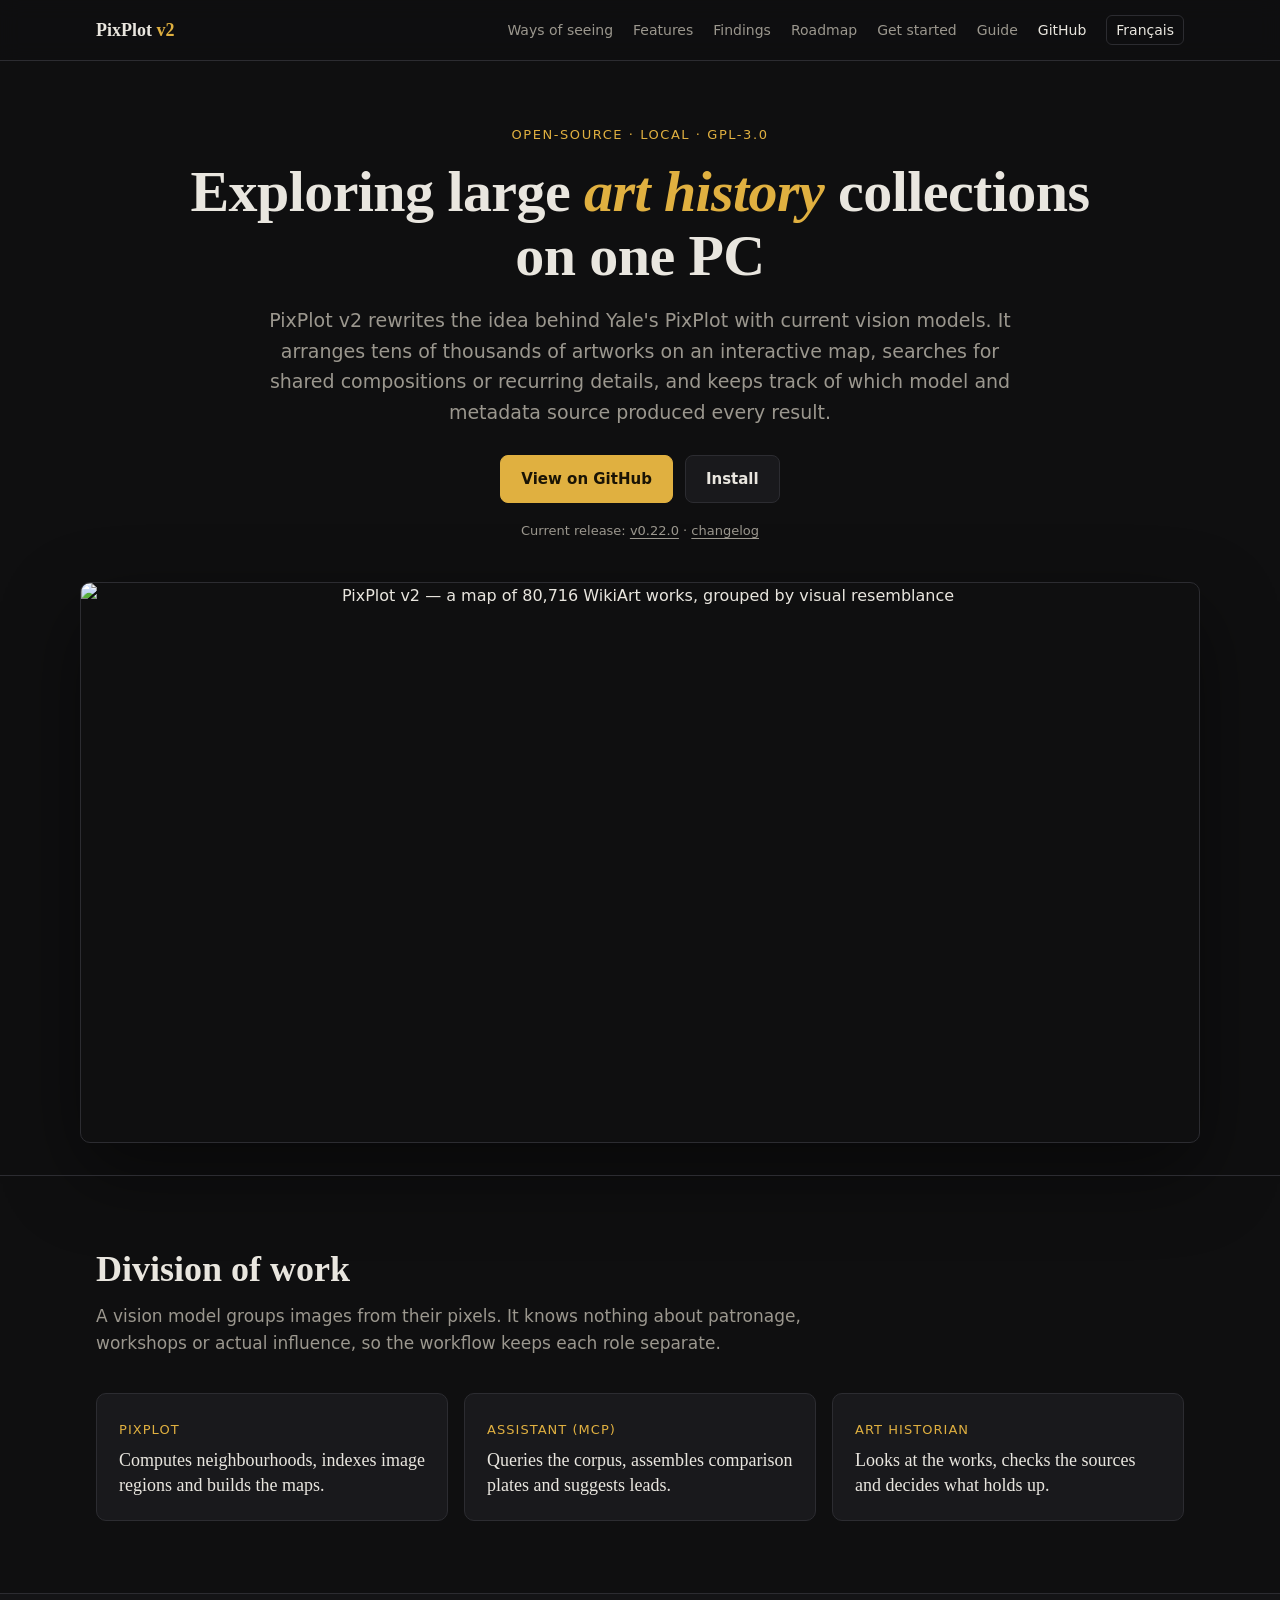
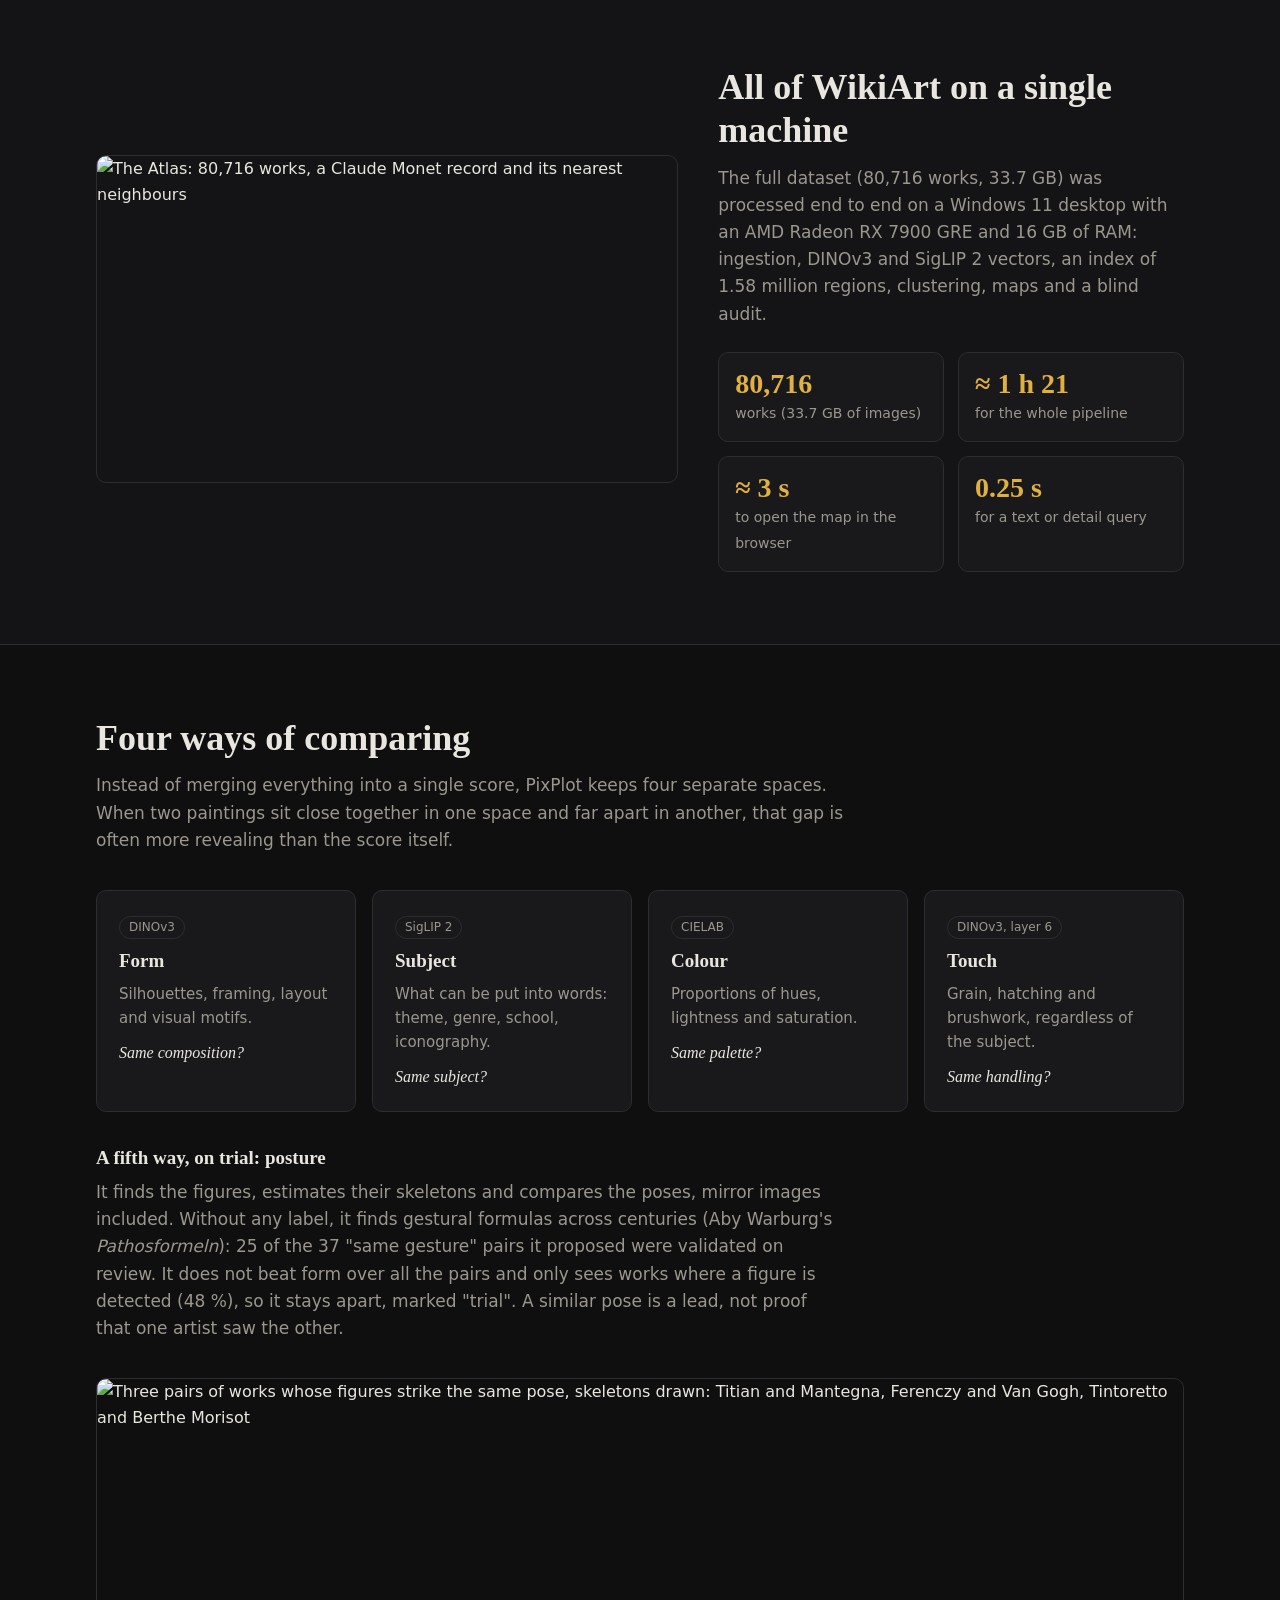
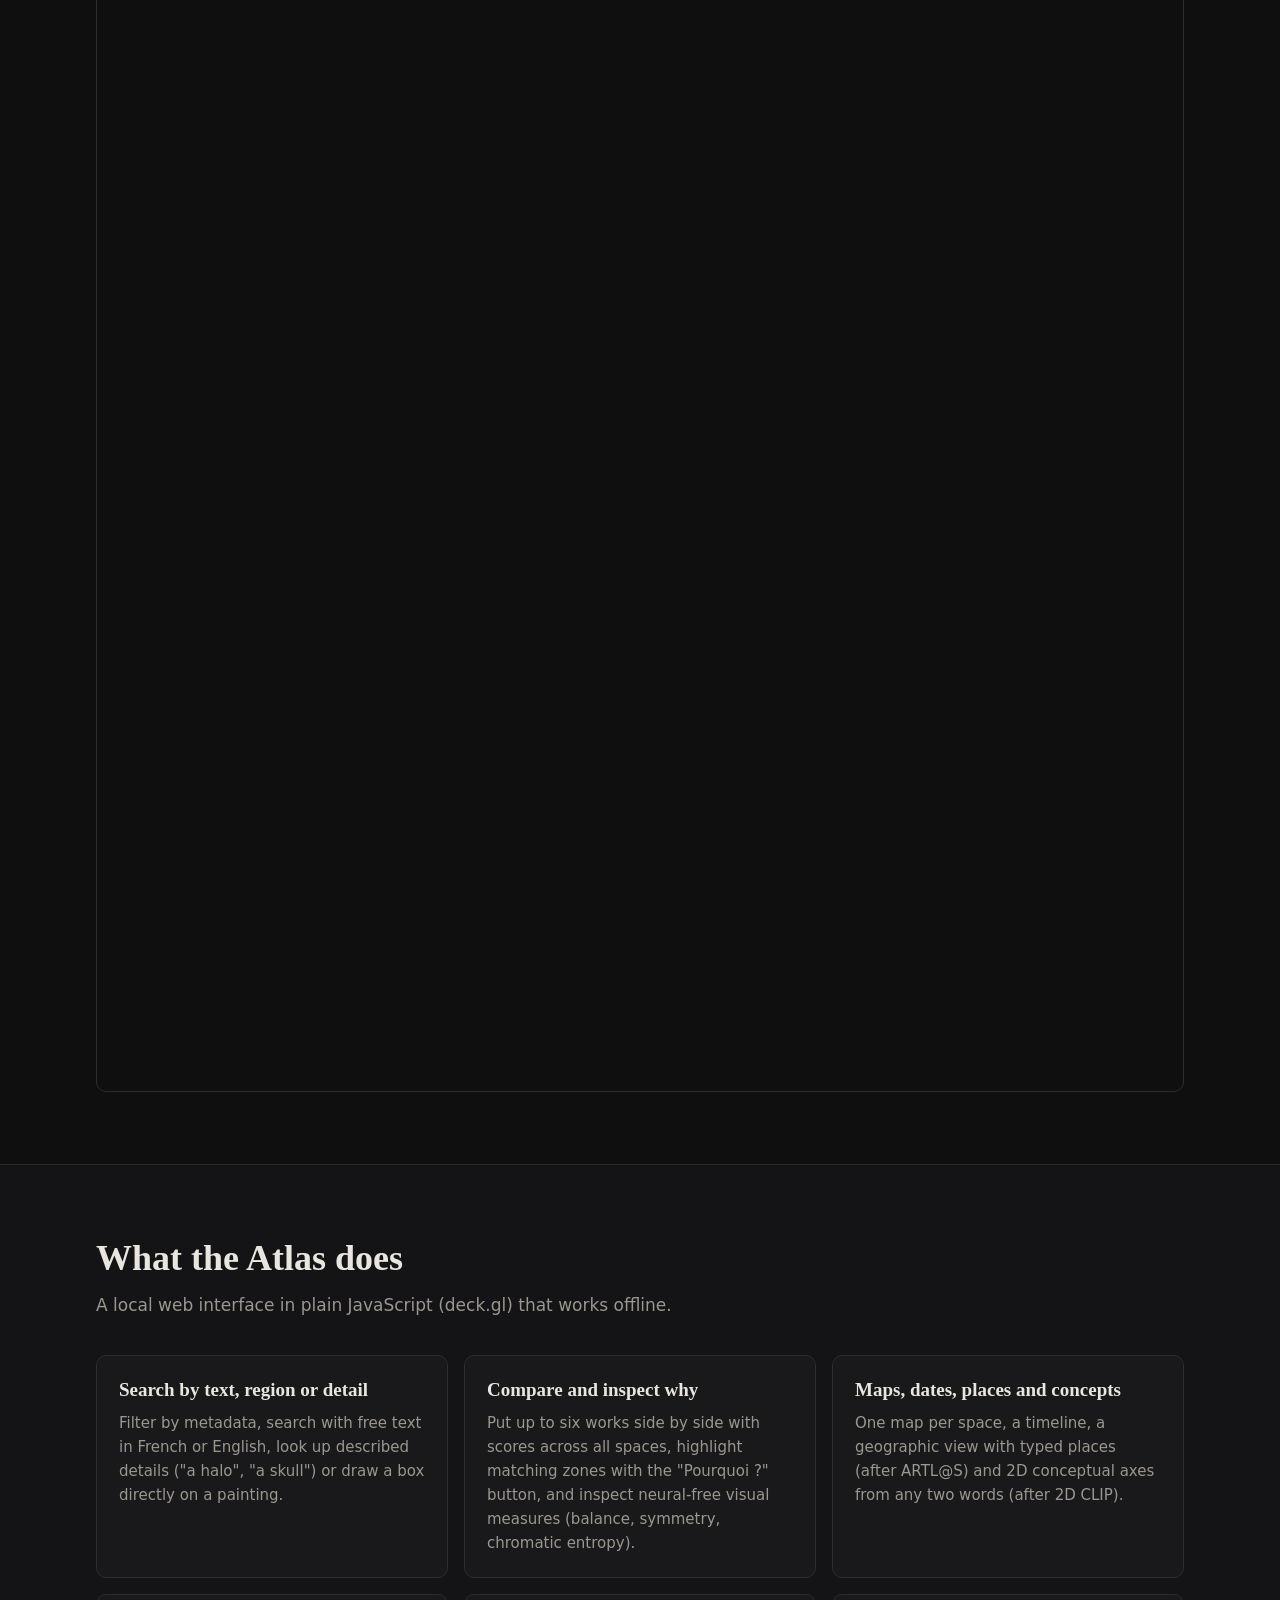
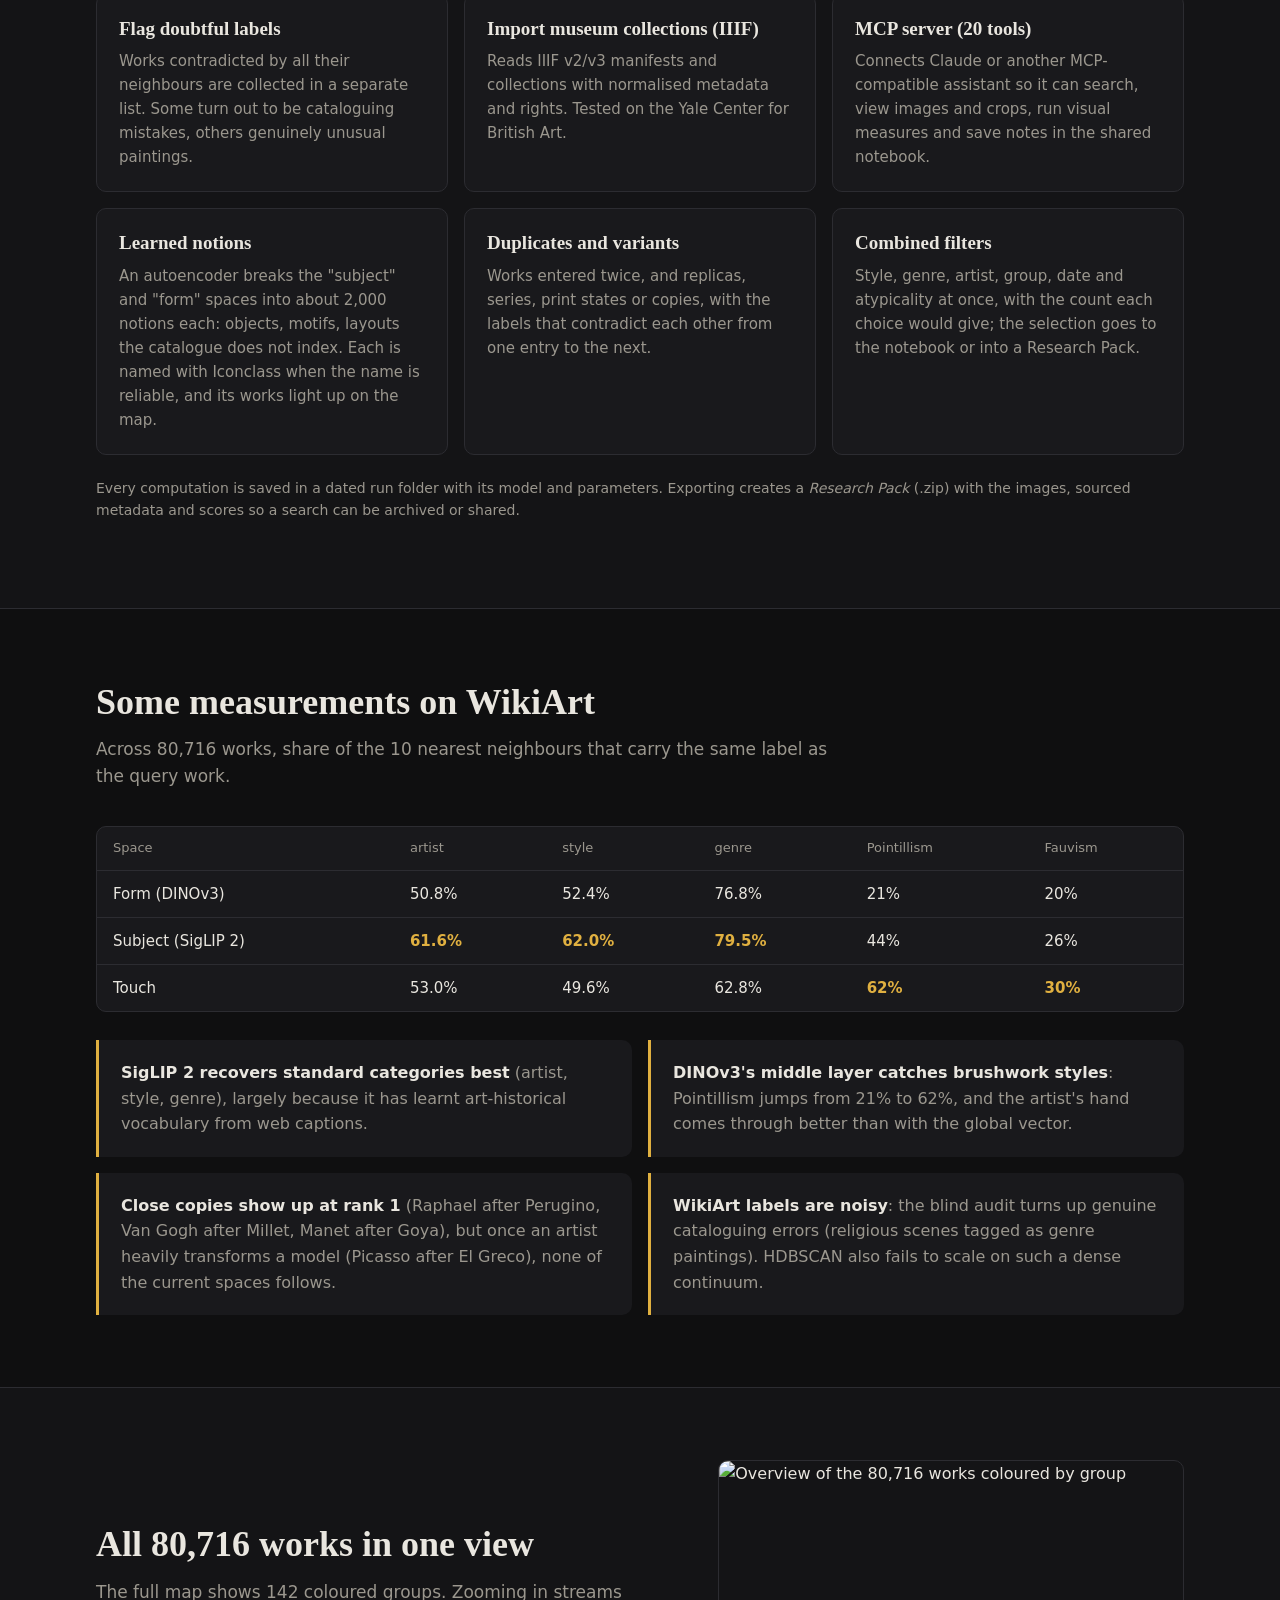
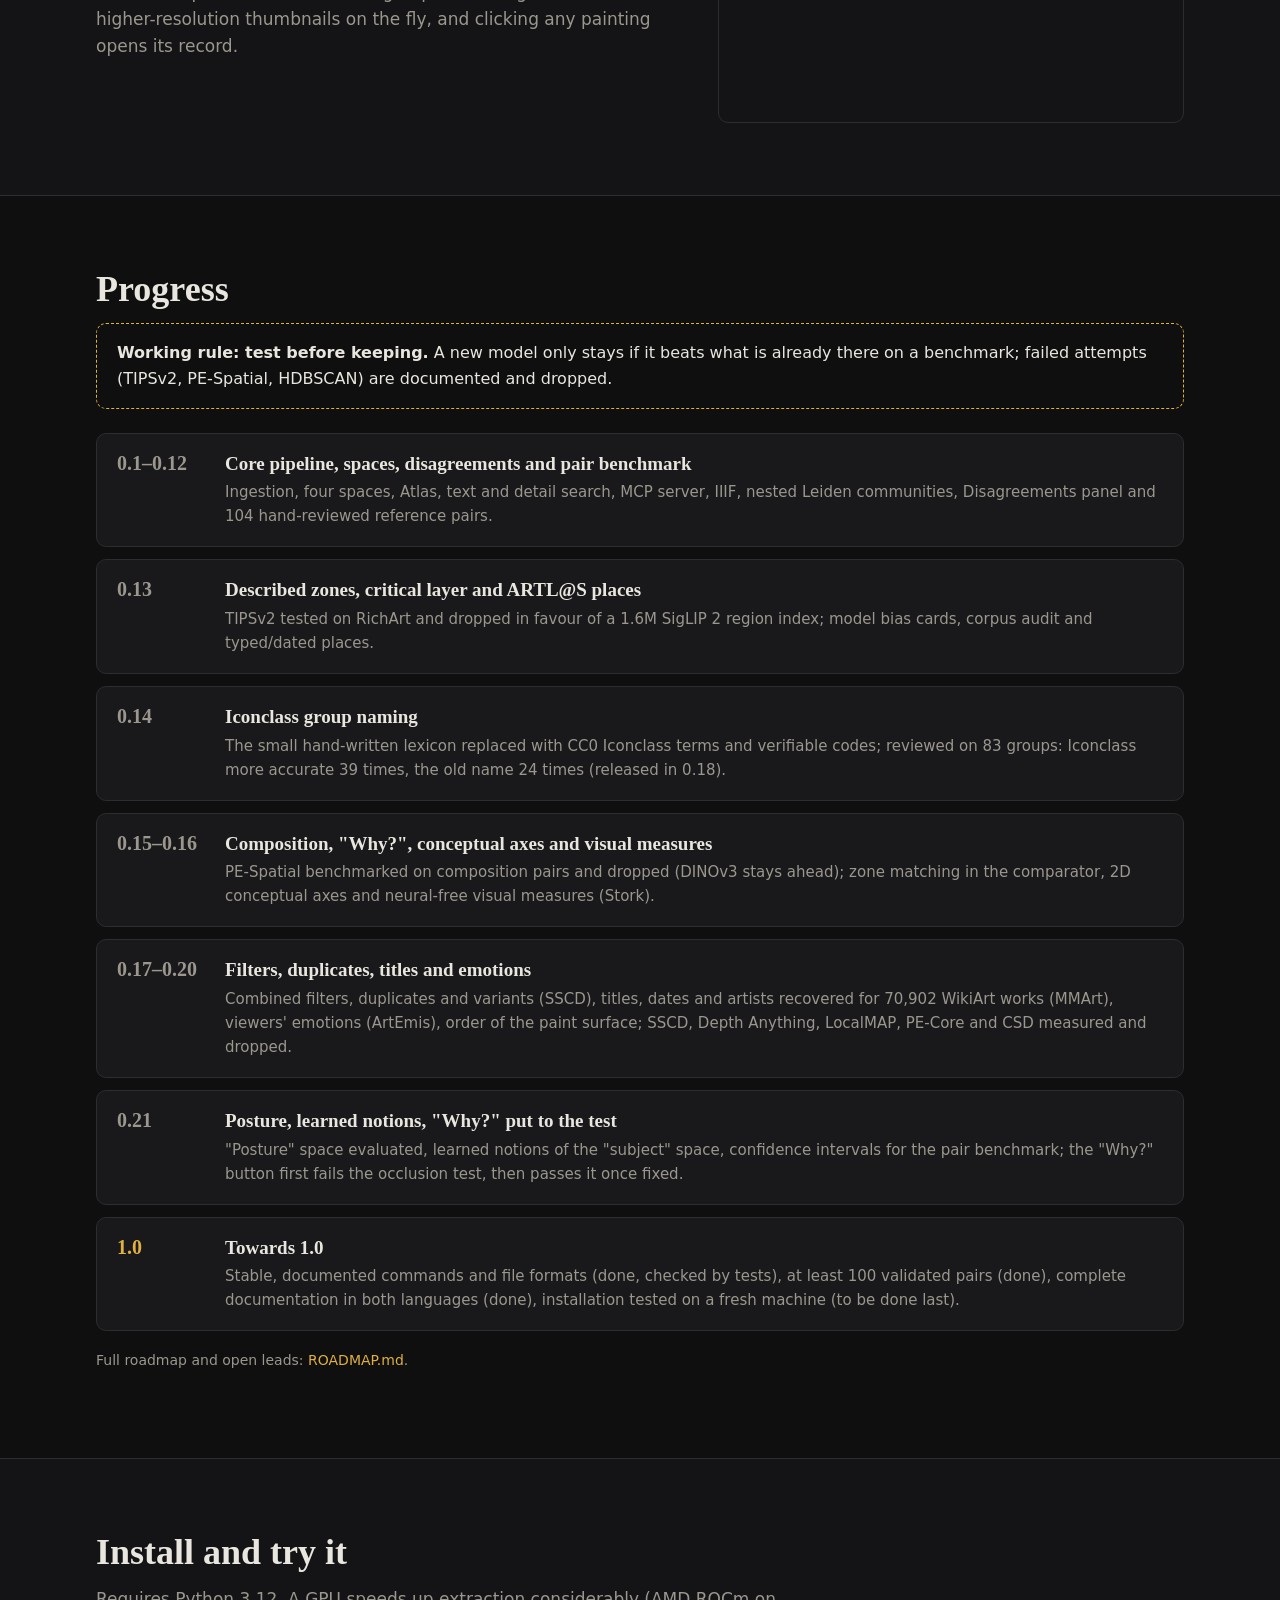
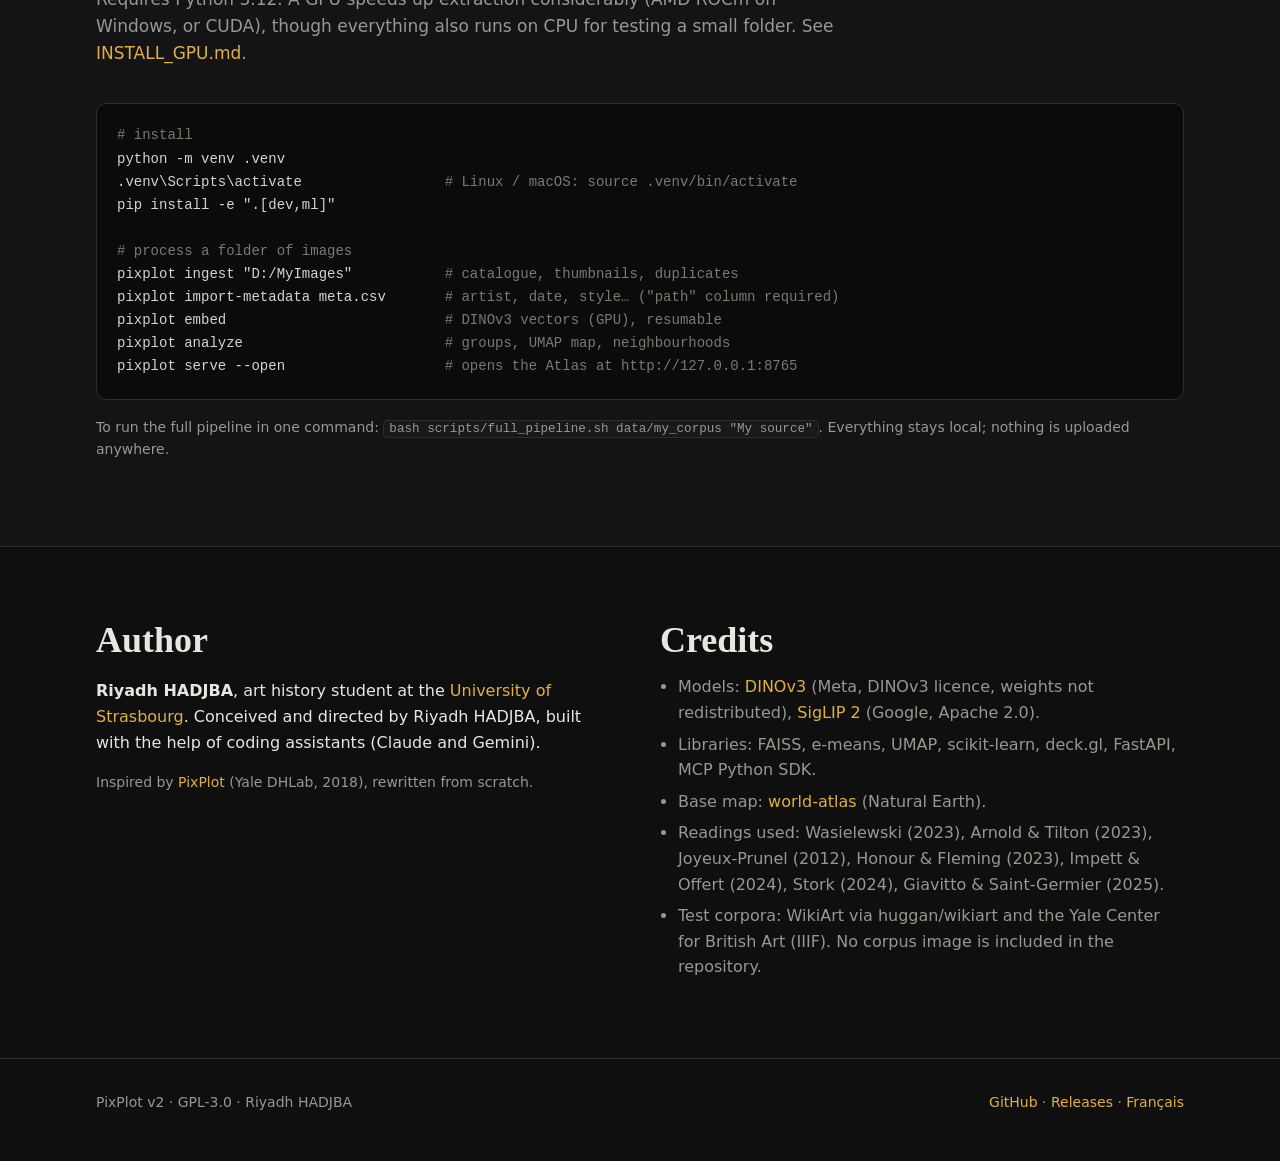
==== commit 8c097b2d: "0.22.0 : posture dans l'Atlas, notions du regard « forme », référence des commandes Co-Authored-By: " ====
--- a/site/index.html
+++ b/site/index.html
@@ -46,7 +46,7 @@
       <a class="btn primary" href="https://github.com/riyadhHDA/pixplot-v2">View on GitHub</a>
       <a class="btn" href="#start">Install</a>
     </div>
-    <p class="version">Current release: <a href="https://github.com/riyadhHDA/pixplot-v2/releases" data-version>v0.21.0</a>
+    <p class="version">Current release: <a href="https://github.com/riyadhHDA/pixplot-v2/releases" data-version>v0.22.0</a>
       · <a href="https://github.com/riyadhHDA/pixplot-v2/blob/main/CHANGELOG.md">changelog</a></p>
     <div class="banner"><img src="images/banner.png" width="1280" height="640"
       alt="PixPlot v2 — a map of 80,716 WikiArt works, grouped by visual resemblance"></div>
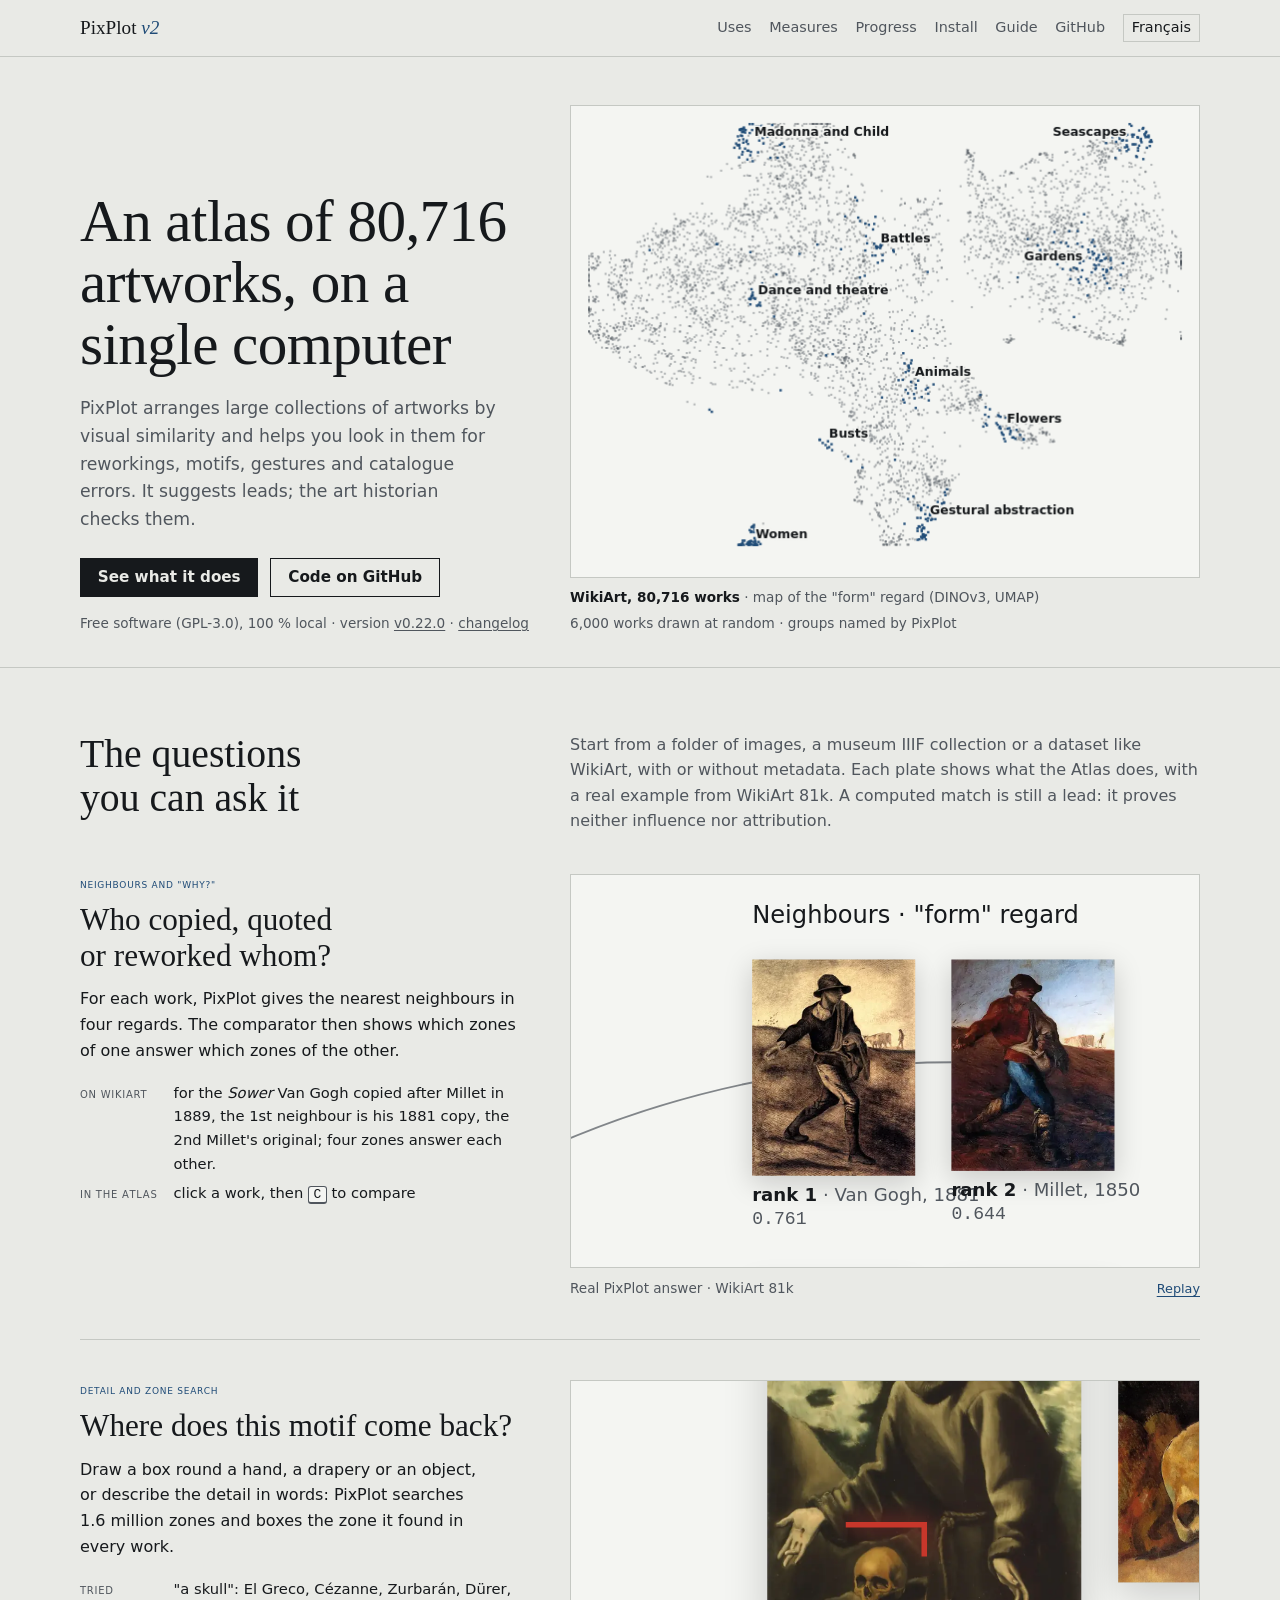
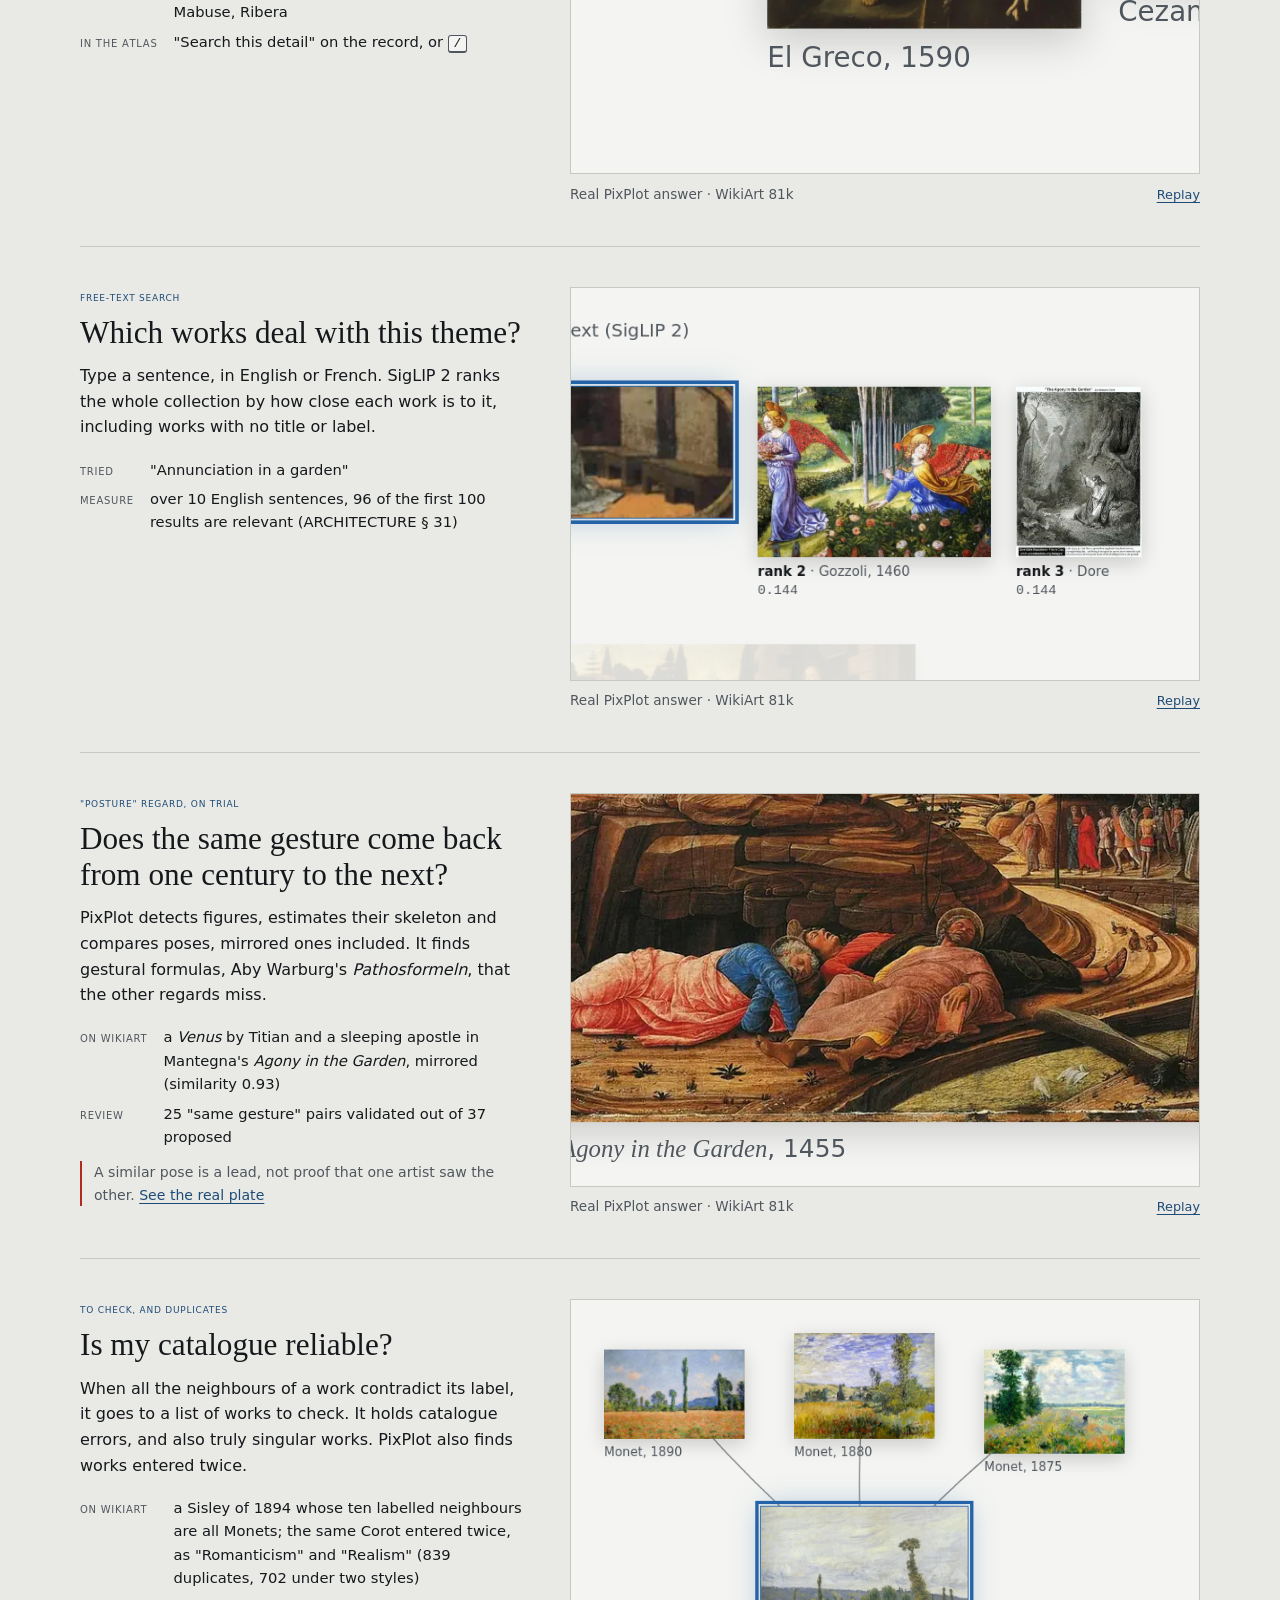
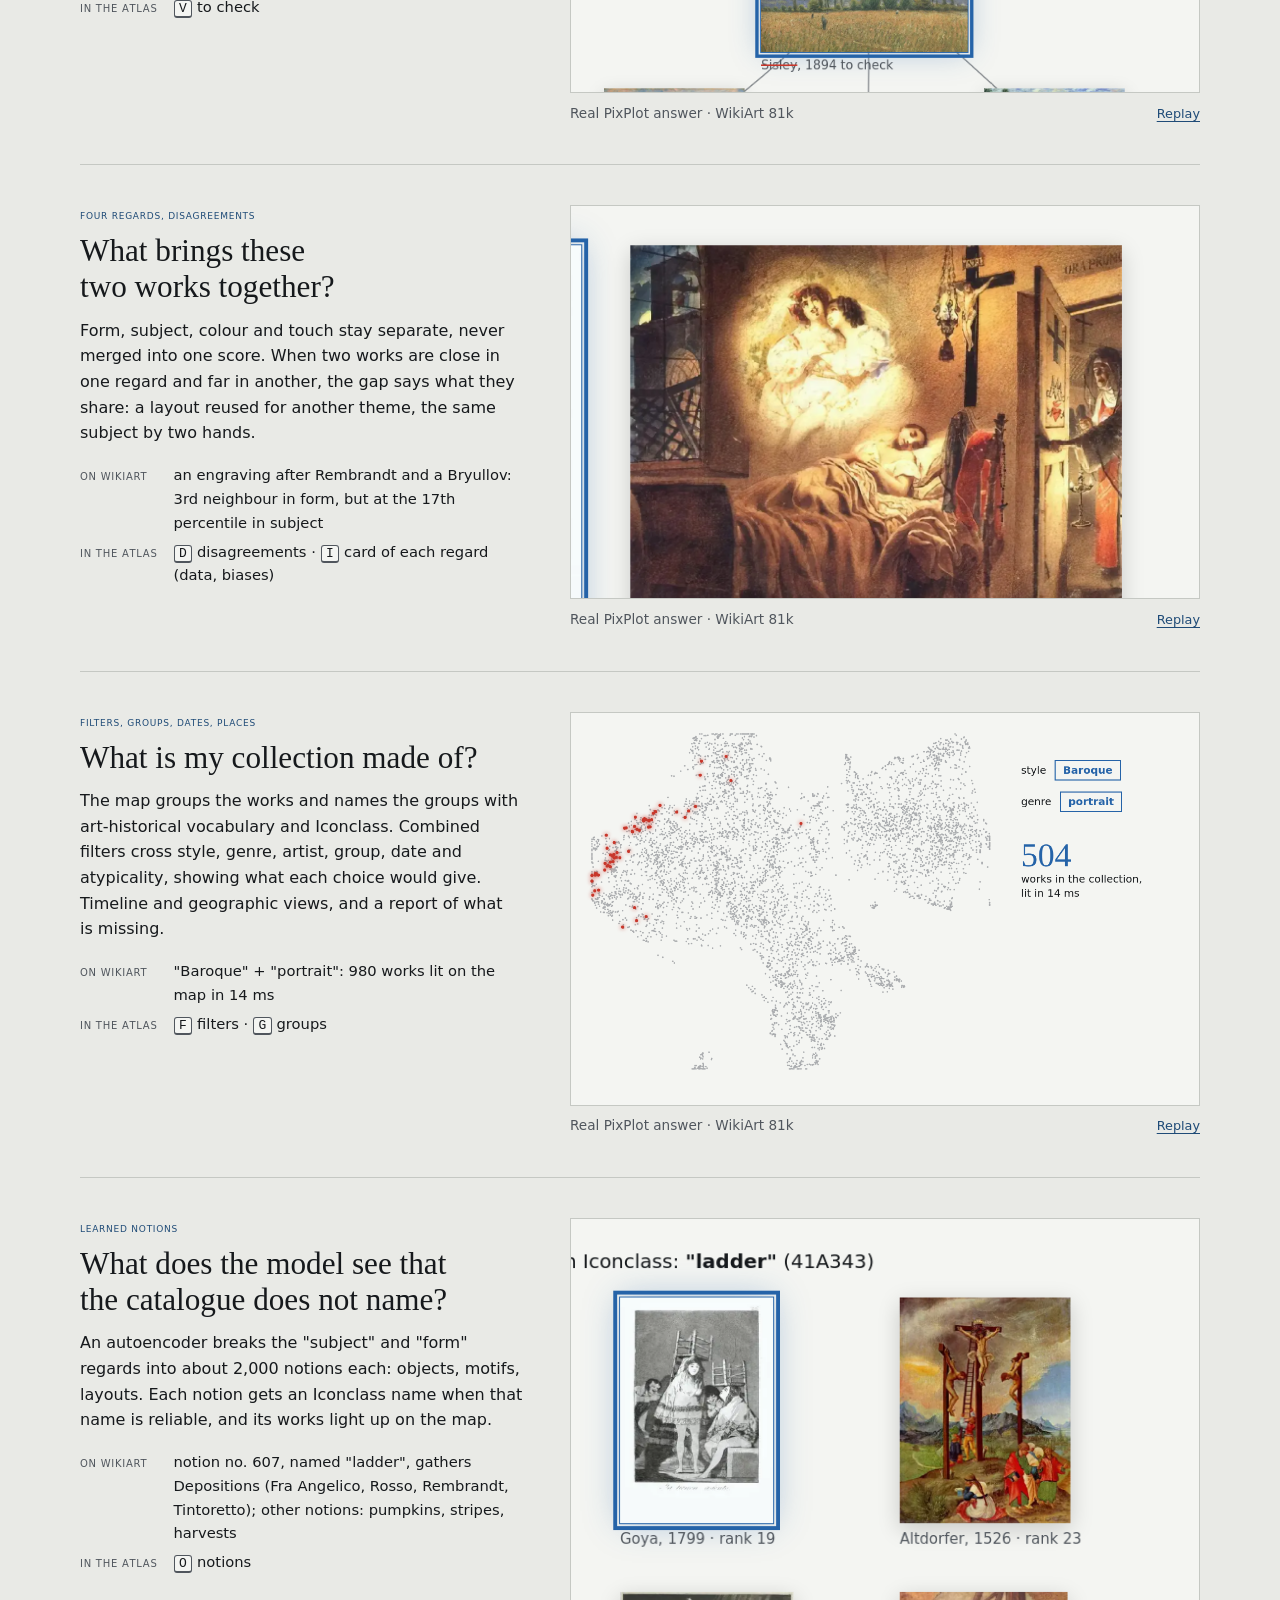
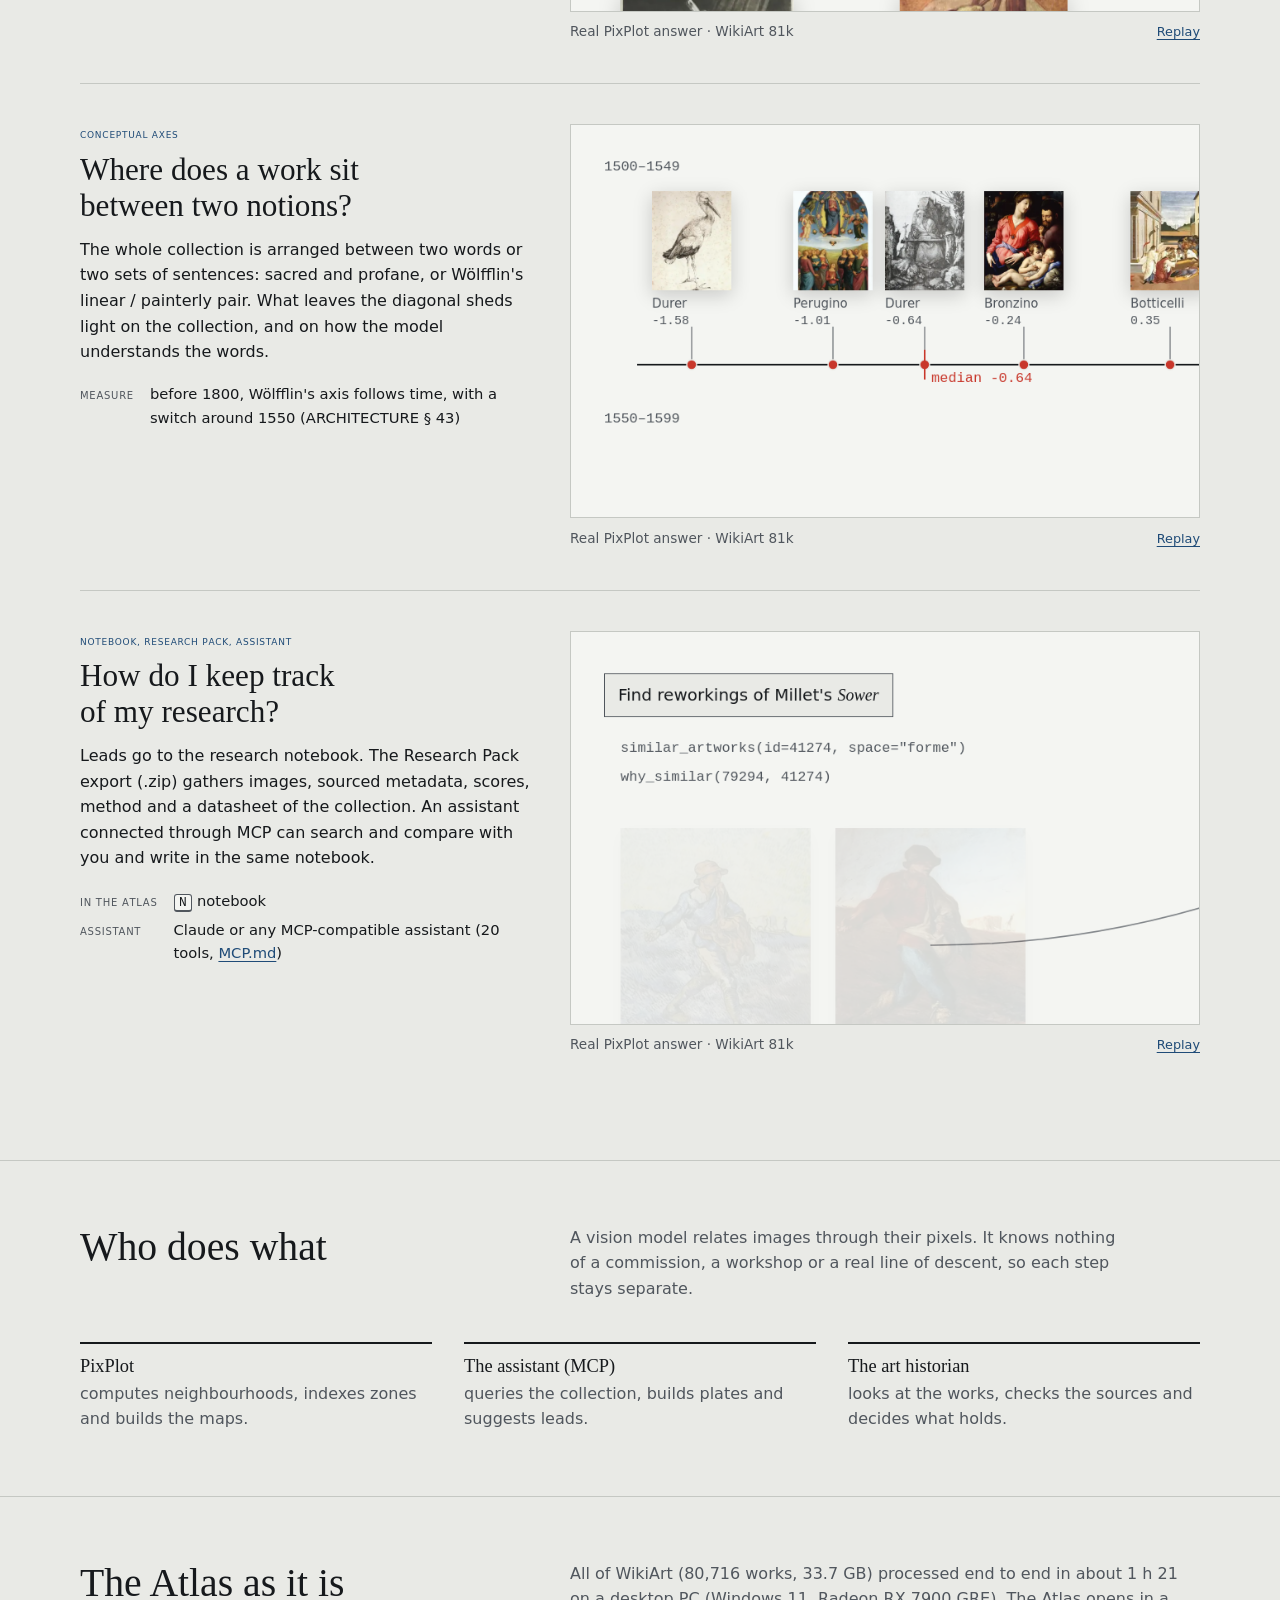
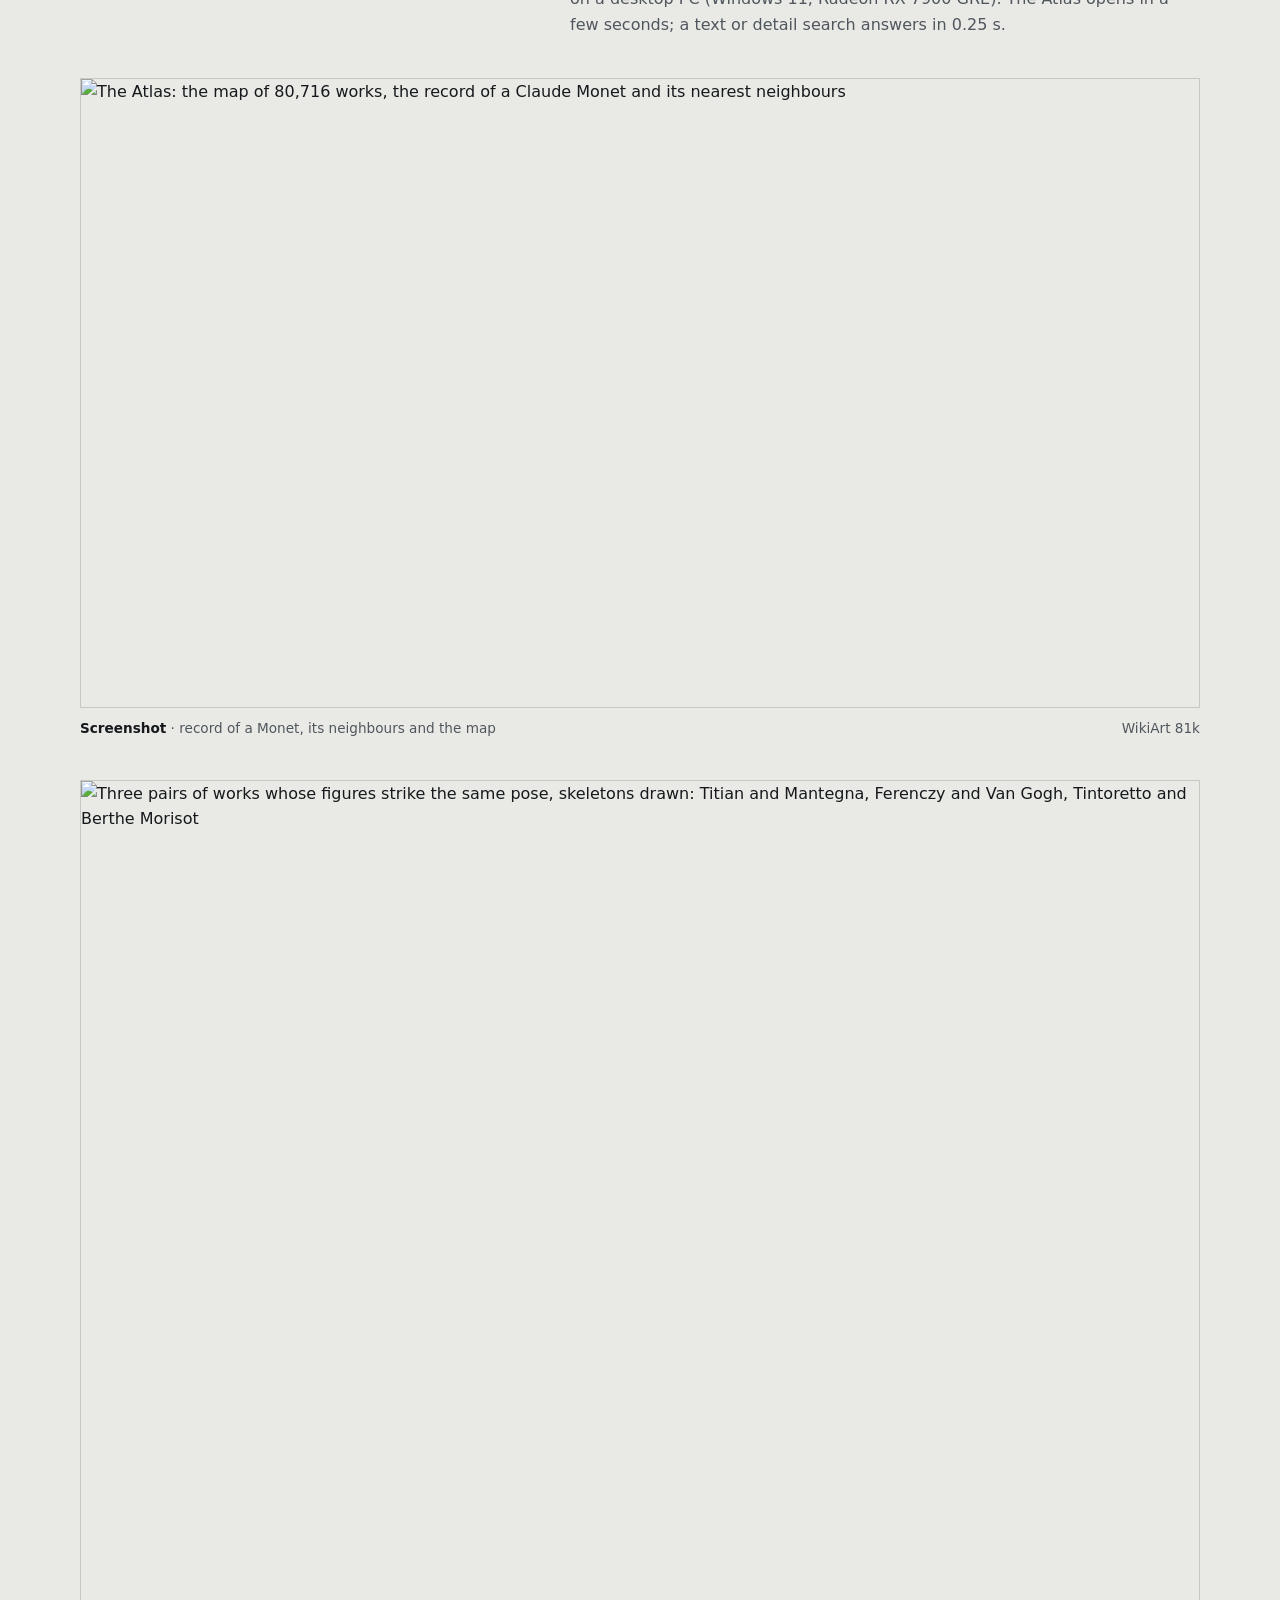
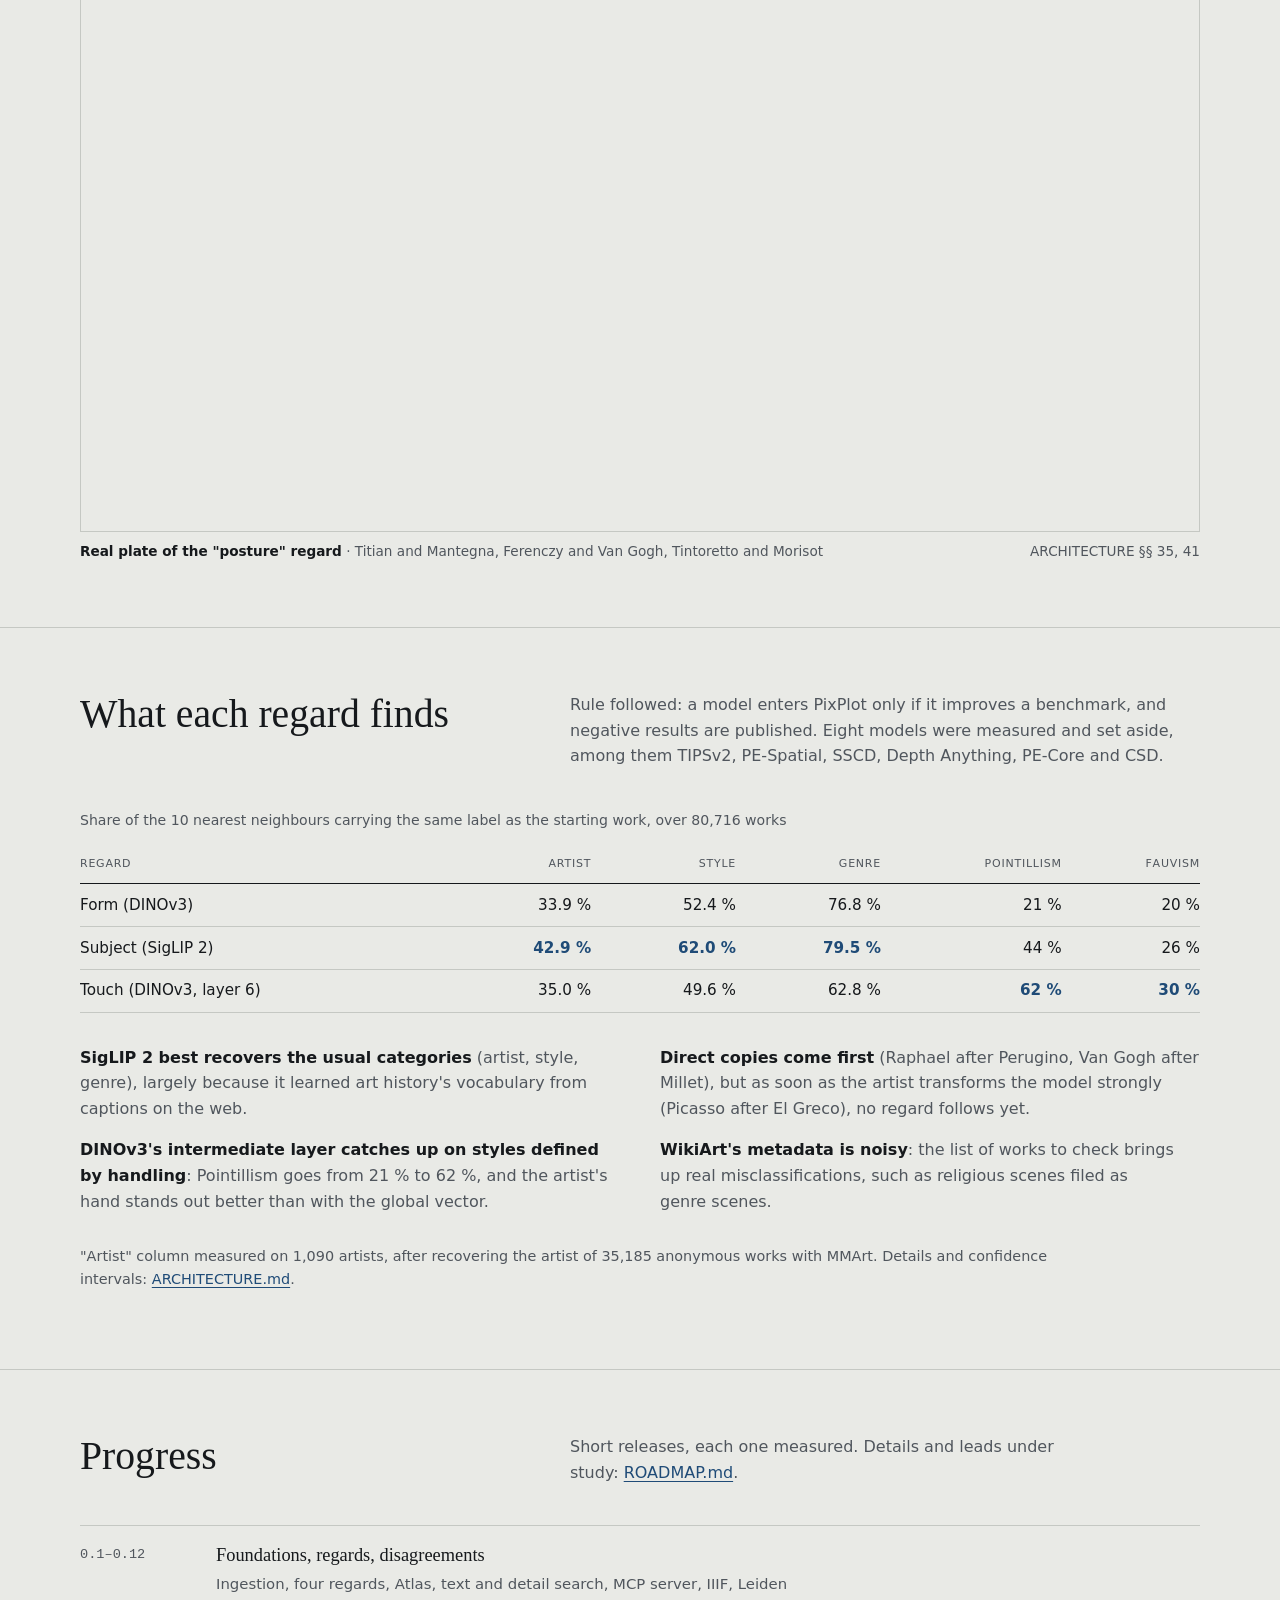
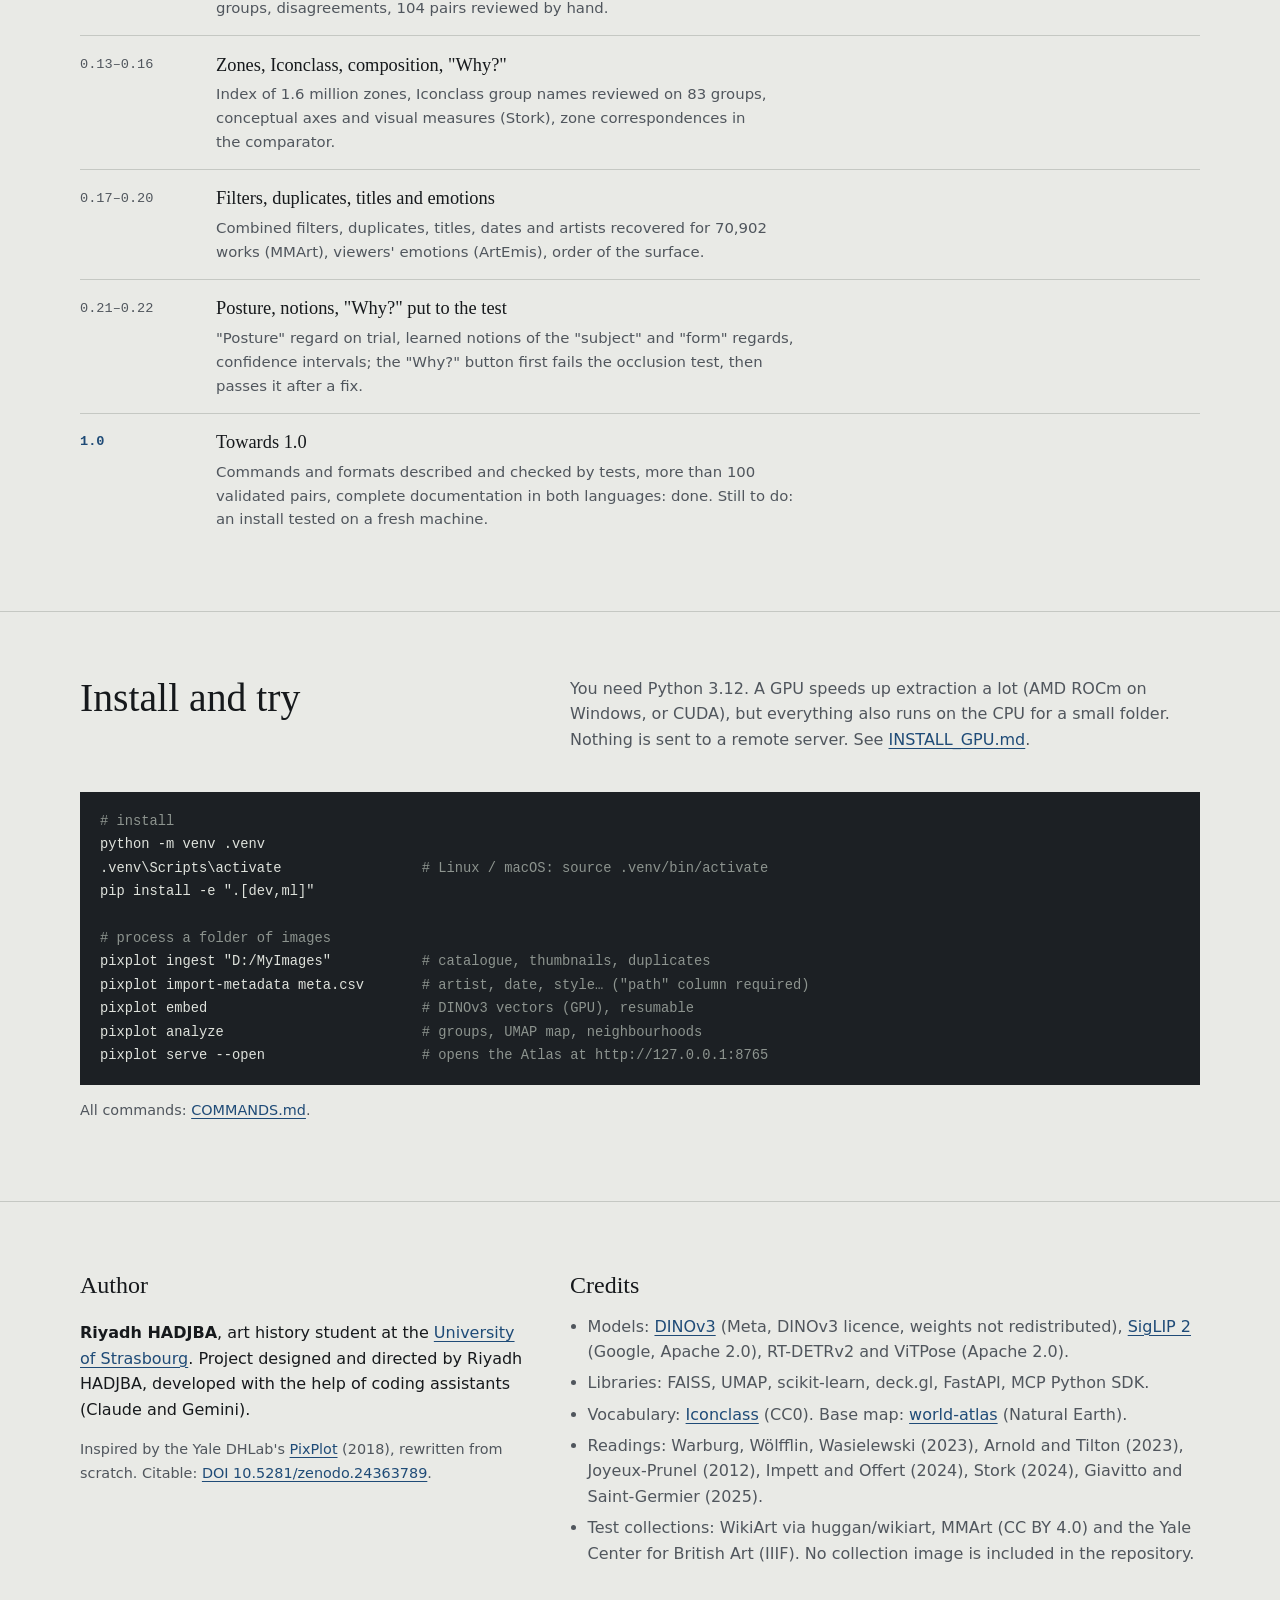
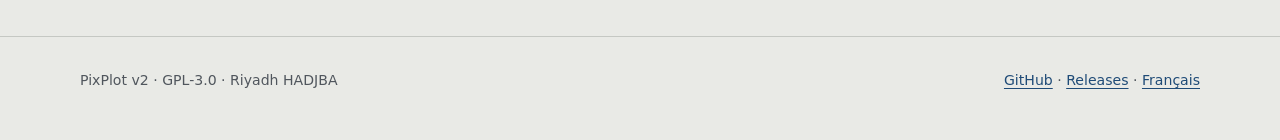
==== commit 010a7949: "Site redessiné : une planche par cas d'usage, animée avec de vraies réponses de PixPlot - Mise en pa" ====
--- a/site/index.html
+++ b/site/index.html
@@ -2,18 +2,19 @@
 <html lang="en">
 <head>
 <meta charset="utf-8">
-<meta name="viewport" content="width=device-width, initial-scale=1">
+<meta name="viewport" content="width=device-width, initial-scale=1, viewport-fit=cover">
 <title>PixPlot v2 — exploring large art collections by visual similarity</title>
-<meta name="description" content="Open-source local tool to map tens of thousands of artworks by visual similarity, search by text or detail, and compare several vision models on a single PC.">
+<meta name="description" content="Open-source local tool to arrange tens of thousands of artworks by visual similarity, find reworkings, motifs and gestures, check your catalogue and keep track of your research, on a single PC.">
 <meta property="og:title" content="PixPlot v2">
-<meta property="og:description" content="Mapping and comparing 80,716 WikiArt artworks on a single PC with DINOv3, SigLIP 2 and an MCP server.">
+<meta property="og:description" content="Arranging and comparing 80,716 WikiArt artworks on a single PC: reworkings, motifs, gestures, catalogue checks, with DINOv3, SigLIP 2 and an MCP server.">
 <meta property="og:image" content="https://riyadhhda.github.io/pixplot-v2/images/banner.png">
-<meta name="theme-color" content="#0f0f10">
+<meta name="theme-color" content="#e9eae6" media="(prefers-color-scheme: light)">
+<meta name="theme-color" content="#111315" media="(prefers-color-scheme: dark)">
 <link rel="canonical" href="https://riyadhhda.github.io/pixplot-v2/">
 <link rel="alternate" hreflang="en" href="https://riyadhhda.github.io/pixplot-v2/">
 <link rel="alternate" hreflang="fr" href="https://riyadhhda.github.io/pixplot-v2/fr/">
 <meta property="og:url" content="https://riyadhhda.github.io/pixplot-v2/">
-<link rel="icon" href="data:image/svg+xml,%3Csvg xmlns='http://www.w3.org/2000/svg' viewBox='0 0 32 32'%3E%3Crect width='32' height='32' rx='6' fill='%230f0f10'/%3E%3Ccircle cx='10' cy='12' r='3' fill='%23e0b040'/%3E%3Ccircle cx='21' cy='9' r='2' fill='%23e9e6df'/%3E%3Ccircle cx='17' cy='20' r='4' fill='%23e0b040'/%3E%3Ccircle cx='8' cy='23' r='2' fill='%239b978e'/%3E%3C/svg%3E">
+<link rel="icon" href="data:image/svg+xml,%3Csvg xmlns='http://www.w3.org/2000/svg' viewBox='0 0 32 32'%3E%3Crect width='32' height='32' fill='%23e9eae6'/%3E%3Ccircle cx='10' cy='12' r='3' fill='%231f4b77'/%3E%3Ccircle cx='21' cy='9' r='2' fill='%2316191c'/%3E%3Ccircle cx='17' cy='20' r='4' fill='%231f4b77'/%3E%3Ccircle cx='8' cy='23' r='2' fill='%2350565d'/%3E%3C/svg%3E">
 <link rel="stylesheet" href="assets/site.css">
 </head>
 <body>
@@ -22,208 +23,330 @@
   <div class="wrap">
     <a class="brand" href="#top">PixPlot <b>v2</b></a>
     <button class="menu-btn" aria-expanded="false" aria-controls="nav-links">Menu</button>
-    <nav class="nav-links" id="nav-links">
-      <a href="#seeing">Ways of seeing</a>
-      <a href="#features">Features</a>
-      <a href="#findings">Findings</a>
-      <a href="#roadmap">Roadmap</a>
-      <a href="#start">Get started</a>
+    <nav class="nav-links" id="nav-links" aria-label="Sections">
+      <a href="#uses">Uses</a>
+      <a href="#measures">Measures</a>
+      <a href="#progress">Progress</a>
+      <a href="#install">Install</a>
       <a href="guide/">Guide</a>
-      <a class="gh" href="https://github.com/riyadhHDA/pixplot-v2">GitHub</a>
+      <a href="https://github.com/riyadhHDA/pixplot-v2">GitHub</a>
       <a class="lang" href="fr/" hreflang="fr" lang="fr">Français</a>
     </nav>
   </div>
 </header>
 
 <main id="top">
-  <div class="hero wrap">
-    <p class="eyebrow">Open-source · local · GPL-3.0</p>
-    <h1>Exploring large <em>art history</em> collections on one PC</h1>
-    <p class="lead">PixPlot v2 rewrites the idea behind Yale's PixPlot with current vision models. It arranges tens
-      of thousands of artworks on an interactive map, searches for shared compositions or recurring details, and
-      keeps track of which model and metadata source produced every result.</p>
-    <div class="cta">
-      <a class="btn primary" href="https://github.com/riyadhHDA/pixplot-v2">View on GitHub</a>
-      <a class="btn" href="#start">Install</a>
-    </div>
-    <p class="version">Current release: <a href="https://github.com/riyadhHDA/pixplot-v2/releases" data-version>v0.22.0</a>
-      · <a href="https://github.com/riyadhHDA/pixplot-v2/blob/main/CHANGELOG.md">changelog</a></p>
-    <div class="banner"><img src="images/banner.png" width="1280" height="640"
-      alt="PixPlot v2 — a map of 80,716 WikiArt works, grouped by visual resemblance"></div>
+  <div class="opening">
+    <div class="wrap">
+      <div>
+        <h1>An atlas of 80,716 artworks, on a single computer</h1>
+        <p class="lead">PixPlot arranges large collections of artworks by visual similarity and helps you look in them
+          for reworkings, motifs, gestures and catalogue errors. It suggests leads; the art historian checks them.</p>
+        <div class="actions">
+          <a class="btn primary" href="#uses">See what it does</a>
+          <a class="btn" href="https://github.com/riyadhHDA/pixplot-v2">Code on GitHub</a>
+        </div>
+        <p class="version">Free software (GPL-3.0), 100 % local · version
+          <a href="https://github.com/riyadhHDA/pixplot-v2/releases" data-version>v0.22.0</a> ·
+          <a href="https://github.com/riyadhHDA/pixplot-v2/blob/main/CHANGELOG.md">changelog</a></p>
+      </div>
+      <figure class="map-plate">
+        <canvas data-map="assets/carte.json" width="840" height="630" role="img"
+          aria-label="Map of WikiArt: 6,000 randomly drawn works, placed by similarity of form; a few named groups, such as Madonna and Child, seascapes or gestural abstraction"></canvas>
+        <figcaption class="cartel"><span><b>WikiArt, 80,716 works</b> · map of the "form" regard (DINOv3, UMAP)</span>
+          <span>6,000 works drawn at random · groups named by PixPlot</span></figcaption>
+      </figure>
+    </div>
   </div>
 
+  <section id="uses">
+    <div class="wrap">
+      <div class="section-head">
+        <h2>The questions you can ask it</h2>
+        <p>Start from a folder of images, a museum IIIF collection or a dataset like WikiArt, with or without
+          metadata. Each plate shows what the Atlas does, with a real example from WikiArt 81k. A computed match is
+          still a lead: it proves neither influence nor attribution.</p>
+      </div>
+
+      <div class="plates">
+        <article class="plate">
+          <div>
+            <p class="label smallcaps">Neighbours and "Why?"</p>
+            <h3>Who copied, quoted or reworked whom?</h3>
+            <p>For each work, PixPlot gives the nearest neighbours in four regards. The comparator then shows which
+              zones of one answer which zones of the other.</p>
+            <dl>
+              <dt>On WikiArt</dt><dd>for the <i>Sower</i> Van Gogh copied after Millet in 1889, the 1st neighbour is his 1881
+                copy, the 2nd Millet's original; four zones answer each other.</dd>
+              <dt>In the Atlas</dt><dd>click a work, then <kbd>C</kbd> to compare</dd>
+            </dl>
+          </div>
+          <figure class="scene" data-scene="reprise" data-label="Van Gogh's Sower, its four nearest neighbours, and the zones that answer those of Millet's Sower">
+            <figcaption class="cartel"><span>Real PixPlot answer · WikiArt 81k</span><button class="replay" type="button" hidden>Replay</button></figcaption>
+          </figure>
+        </article>
+
+        <article class="plate">
+          <div>
+            <p class="label smallcaps">Detail and zone search</p>
+            <h3>Where does this motif come back?</h3>
+            <p>Draw a box round a hand, a drapery or an object, or describe the detail in words: PixPlot searches
+              1.6 million zones and boxes the zone it found in every work.</p>
+            <dl>
+              <dt>Tried</dt><dd>"a skull": El Greco, Cézanne, Zurbarán, Dürer, Mabuse, Ribera</dd>
+              <dt>In the Atlas</dt><dd>"Search this detail" on the record, or <kbd>/</kbd></dd>
+            </dl>
+          </div>
+          <figure class="scene" data-scene="motif" data-label="A box drawn round a halo, and six works where the same zone is found and boxed">
+            <figcaption class="cartel"><span>Real PixPlot answer · WikiArt 81k</span><button class="replay" type="button" hidden>Replay</button></figcaption>
+          </figure>
+        </article>
+
+        <article class="plate">
+          <div>
+            <p class="label smallcaps">Free-text search</p>
+            <h3>Which works deal with this theme?</h3>
+            <p>Type a sentence, in English or French. SigLIP 2 ranks the whole collection by how close each work is to
+              it, including works with no title or label.</p>
+            <dl>
+              <dt>Tried</dt><dd>"Annunciation in a garden"</dd>
+              <dt>Measure</dt><dd>over 10 English sentences, 96 of the first 100 results are relevant (ARCHITECTURE § 31)</dd>
+            </dl>
+          </div>
+          <figure class="scene" data-scene="theme" data-label="A sentence typed into the search, and six works ranked">
+            <figcaption class="cartel"><span>Real PixPlot answer · WikiArt 81k</span><button class="replay" type="button" hidden>Replay</button></figcaption>
+          </figure>
+        </article>
+
+        <article class="plate">
+          <div>
+            <p class="label smallcaps">"Posture" regard, on trial</p>
+            <h3>Does the same gesture come back from one century to the next?</h3>
+            <p>PixPlot detects figures, estimates their skeleton and compares poses, mirrored ones included. It finds
+              gestural formulas, Aby Warburg's <i>Pathosformeln</i>, that the other regards miss.</p>
+            <dl>
+              <dt>On WikiArt</dt><dd>a <i>Venus</i> by Titian and a sleeping apostle in Mantegna's <i>Agony in the Garden</i>,
+                mirrored (similarity 0.93)</dd>
+              <dt>Review</dt><dd>25 "same gesture" pairs validated out of 37 proposed</dd>
+            </dl>
+            <p class="caveat">A similar pose is a lead, not proof that one artist saw the other.
+              <a href="#posture-plate">See the real plate</a></p>
+          </div>
+          <figure class="scene" data-scene="geste" data-label="Two skeletons of reclining figures; the second, mirrored, turns round to match the first">
+            <figcaption class="cartel"><span>Real PixPlot answer · WikiArt 81k</span><button class="replay" type="button" hidden>Replay</button></figcaption>
+          </figure>
+        </article>
+
+        <article class="plate">
+          <div>
+            <p class="label smallcaps">To check, and duplicates</p>
+            <h3>Is my catalogue reliable?</h3>
+            <p>When all the neighbours of a work contradict its label, it goes to a list of works to check. It holds
+              catalogue errors, and also truly singular works. PixPlot also finds works entered twice.</p>
+            <dl>
+              <dt>On WikiArt</dt><dd>a Sisley of 1894 whose ten labelled neighbours are all Monets; the same Corot entered
+                twice, as "Romanticism" and "Realism" (839 duplicates, 702 under two styles)</dd>
+              <dt>In the Atlas</dt><dd><kbd>V</kbd> to check</dd>
+            </dl>
+          </div>
+          <figure class="scene" data-scene="catalogue" data-label="A work labelled Realism surrounded by six Romantic neighbours, the label struck out; the same Corot twice under two styles">
+            <figcaption class="cartel"><span>Real PixPlot answer · WikiArt 81k</span><button class="replay" type="button" hidden>Replay</button></figcaption>
+          </figure>
+        </article>
+
+        <article class="plate">
+          <div>
+            <p class="label smallcaps">Four regards, disagreements</p>
+            <h3>What brings these two works together?</h3>
+            <p>Form, subject, colour and touch stay separate, never merged into one score. When two works are close in
+              one regard and far in another, the gap says what they share: a layout reused for another theme, the same
+              subject by two hands.</p>
+            <dl>
+              <dt>On WikiArt</dt><dd>an engraving after Rembrandt and a Bryullov: 3rd neighbour in form, but at the
+                17th percentile in subject</dd>
+              <dt>In the Atlas</dt><dd><kbd>D</kbd> disagreements · <kbd>I</kbd> card of each regard (data, biases)</dd>
+            </dl>
+          </div>
+          <figure class="scene" data-scene="regards" data-label="Two works with the same layout; bars of the four regards, form high and subject low, marked as a disagreement">
+            <figcaption class="cartel"><span>Real PixPlot answer · WikiArt 81k</span><button class="replay" type="button" hidden>Replay</button></figcaption>
+          </figure>
+        </article>
+
+        <article class="plate">
+          <div>
+            <p class="label smallcaps">Filters, groups, dates, places</p>
+            <h3>What is my collection made of?</h3>
+            <p>The map groups the works and names the groups with art-historical vocabulary and Iconclass. Combined
+              filters cross style, genre, artist, group, date and atypicality, showing what each choice would give.
+              Timeline and geographic views, and a report of what is missing.</p>
+            <dl>
+              <dt>On WikiArt</dt><dd>"Baroque" + "portrait": 980 works lit on the map in 14 ms</dd>
+              <dt>In the Atlas</dt><dd><kbd>F</kbd> filters · <kbd>G</kbd> groups</dd>
+            </dl>
+          </div>
+          <figure class="scene" data-scene="filtres" data-label="A map of dots; two filters, Baroque and portrait, light up 980 works">
+            <figcaption class="cartel"><span>Real PixPlot answer · WikiArt 81k</span><button class="replay" type="button" hidden>Replay</button></figcaption>
+          </figure>
+        </article>
+
+        <article class="plate">
+          <div>
+            <p class="label smallcaps">Learned notions</p>
+            <h3>What does the model see that the catalogue does not name?</h3>
+            <p>An autoencoder breaks the "subject" and "form" regards into about 2,000 notions each: objects, motifs,
+              layouts. Each notion gets an Iconclass name when that name is reliable, and its works light up on the
+              map.</p>
+            <dl>
+              <dt>On WikiArt</dt><dd>notion no. 607, named "ladder", gathers Depositions (Fra Angelico, Rosso, Rembrandt,
+                Tintoretto); other notions: pumpkins, stripes, harvests</dd>
+              <dt>In the Atlas</dt><dd><kbd>O</kbd> notions</dd>
+            </dl>
+          </div>
+          <figure class="scene" data-scene="notions" data-label="Eight works of different styles containing a ladder light up one after another">
+            <figcaption class="cartel"><span>Real PixPlot answer · WikiArt 81k</span><button class="replay" type="button" hidden>Replay</button></figcaption>
+          </figure>
+        </article>
+
+        <article class="plate">
+          <div>
+            <p class="label smallcaps">Conceptual axes</p>
+            <h3>Where does a work sit between two notions?</h3>
+            <p>The whole collection is arranged between two words or two sets of sentences: sacred and profane, or
+              Wölfflin's linear / painterly pair. What leaves the diagonal sheds light on the collection, and on how
+              the model understands the words.</p>
+            <dl>
+              <dt>Measure</dt><dd>before 1800, Wölfflin's axis follows time, with a switch around 1550 (ARCHITECTURE § 43)</dd>
+            </dl>
+          </div>
+          <figure class="scene" data-scene="axes" data-label="Two clouds of works on the linear-painterly axis: 1500-1549 on the left, 1550-1599 further right">
+            <figcaption class="cartel"><span>Real PixPlot answer · WikiArt 81k</span><button class="replay" type="button" hidden>Replay</button></figcaption>
+          </figure>
+        </article>
+
+        <article class="plate">
+          <div>
+            <p class="label smallcaps">Notebook, Research Pack, assistant</p>
+            <h3>How do I keep track of my research?</h3>
+            <p>Leads go to the research notebook. The Research Pack export (.zip) gathers images, sourced metadata,
+              scores, method and a datasheet of the collection. An assistant connected through MCP can search and
+              compare with you and write in the same notebook.</p>
+            <dl>
+              <dt>In the Atlas</dt><dd><kbd>N</kbd> notebook</dd>
+              <dt>Assistant</dt><dd>Claude or any MCP-compatible assistant (20 tools, <a href="https://github.com/riyadhHDA/pixplot-v2/blob/main/docs/MCP.md">MCP.md</a>)</dd>
+            </dl>
+          </div>
+          <figure class="scene" data-scene="trace" data-label="An assistant calls two tools, a lead goes into the notebook, a Research Pack gathers images, metadata, scores and method">
+            <figcaption class="cartel"><span>Real PixPlot answer · WikiArt 81k</span><button class="replay" type="button" hidden>Replay</button></figcaption>
+          </figure>
+        </article>
+      </div>
+    </div>
+  </section>
+
   <section>
     <div class="wrap">
-      <h2>Division of work</h2>
-      <p class="section-lead">A vision model groups images from their pixels. It knows nothing about patronage,
-        workshops or actual influence, so the workflow keeps each role separate.</p>
-      <div class="roles">
-        <div class="role"><span class="who">PixPlot</span><p>Computes neighbourhoods, indexes image regions and builds the maps.</p></div>
-        <div class="role"><span class="who">Assistant (MCP)</span><p>Queries the corpus, assembles comparison plates and suggests leads.</p></div>
-        <div class="role"><span class="who">Art historian</span><p>Looks at the works, checks the sources and decides what holds up.</p></div>
-      </div>
-    </div>
-  </section>
-
-  <section class="alt">
-    <div class="wrap split">
-      <div class="shot"><img src="images/atlas-artwork.jpg" loading="lazy" width="1600" height="900"
-        alt="The Atlas: 80,716 works, a Claude Monet record and its nearest neighbours"></div>
-      <div>
-        <h2>All of WikiArt on a single machine</h2>
-        <p class="section-lead" style="margin-bottom:0">The full dataset (80,716 works, 33.7 GB) was processed end to
-          end on a Windows 11 desktop with an AMD Radeon RX 7900 GRE and 16 GB of RAM: ingestion, DINOv3 and SigLIP 2
-          vectors, an index of 1.58 million regions, clustering, maps and a blind audit.</p>
-        <div class="stats">
-          <div class="stat"><b>80,716</b><span>works (33.7 GB of images)</span></div>
-          <div class="stat"><b>≈ 1 h 21</b><span>for the whole pipeline</span></div>
-          <div class="stat"><b>≈ 3 s</b><span>to open the map in the browser</span></div>
-          <div class="stat"><b>0.25 s</b><span>for a text or detail query</span></div>
-        </div>
-      </div>
-    </div>
-  </section>
-
-  <section id="seeing">
-    <div class="wrap">
-      <h2>Four ways of comparing</h2>
-      <p class="section-lead">Instead of merging everything into a single score, PixPlot keeps four separate spaces.
-        When two paintings sit close together in one space and far apart in another, that gap is often more revealing
-        than the score itself.</p>
-      <div class="grid4">
-        <div class="card"><span class="tag">DINOv3</span><h3>Form</h3>
-          <p>Silhouettes, framing, layout and visual motifs.</p><p class="q">Same composition?</p></div>
-        <div class="card"><span class="tag">SigLIP 2</span><h3>Subject</h3>
-          <p>What can be put into words: theme, genre, school, iconography.</p><p class="q">Same subject?</p></div>
-        <div class="card"><span class="tag">CIELAB</span><h3>Colour</h3>
-          <p>Proportions of hues, lightness and saturation.</p><p class="q">Same palette?</p></div>
-        <div class="card"><span class="tag">DINOv3, layer 6</span><h3>Touch</h3>
-          <p>Grain, hatching and brushwork, regardless of the subject.</p><p class="q">Same handling?</p></div>
-      </div>
-      <h3 style="margin-top:34px">A fifth way, on trial: posture</h3>
-      <p class="section-lead">It finds the figures, estimates their skeletons and compares the poses, mirror images
-        included. Without any label, it finds gestural formulas across centuries (Aby Warburg's <i>Pathosformeln</i>):
-        25 of the 37 "same gesture" pairs it proposed were validated on review. It does not beat form over all the
-        pairs and only sees works where a figure is detected (48 %), so it stays apart, marked "trial". A similar pose
-        is a lead, not proof that one artist saw the other.</p>
-      <div class="shot"><img src="images/posture.jpg" loading="lazy" width="1600" height="1932"
-        alt="Three pairs of works whose figures strike the same pose, skeletons drawn: Titian and Mantegna, Ferenczy and Van Gogh, Tintoretto and Berthe Morisot"></div>
-    </div>
-  </section>
-
-  <section id="features" class="alt">
-    <div class="wrap">
-      <h2>What the Atlas does</h2>
-      <p class="section-lead">A local web interface in plain JavaScript (deck.gl) that works offline.</p>
-      <div class="grid3">
-        <div class="card"><h3>Search by text, region or detail</h3><p>Filter by metadata, search with free text in
-          French or English, look up described details ("a halo", "a skull") or draw a box directly on a painting.</p></div>
-        <div class="card"><h3>Compare and inspect why</h3><p>Put up to six works side by side with scores across all
-          spaces, highlight matching zones with the "Pourquoi ?" button, and inspect neural-free visual measures
-          (balance, symmetry, chromatic entropy).</p></div>
-        <div class="card"><h3>Maps, dates, places and concepts</h3><p>One map per space, a timeline, a geographic view
-          with typed places (after ARTL@S) and 2D conceptual axes from any two words (after 2D CLIP).</p></div>
-        <div class="card"><h3>Flag doubtful labels</h3><p>Works contradicted by all their neighbours are collected in
-          a separate list. Some turn out to be cataloguing mistakes, others genuinely unusual paintings.</p></div>
-        <div class="card"><h3>Import museum collections (IIIF)</h3><p>Reads IIIF v2/v3 manifests and collections with
-          normalised metadata and rights. Tested on the Yale Center for British Art.</p></div>
-        <div class="card"><h3>MCP server (20 tools)</h3><p>Connects Claude or another MCP-compatible assistant so it
-          can search, view images and crops, run visual measures and save notes in the shared notebook.</p></div>
-        <div class="card"><h3>Learned notions</h3><p>An autoencoder breaks the "subject" and "form" spaces into about
-          2,000 notions each: objects, motifs, layouts the catalogue does not index. Each is named with Iconclass when
-          the name is reliable, and its works light up on the map.</p></div>
-        <div class="card"><h3>Duplicates and variants</h3><p>Works entered twice, and replicas, series, print states or
-          copies, with the labels that contradict each other from one entry to the next.</p></div>
-        <div class="card"><h3>Combined filters</h3><p>Style, genre, artist, group, date and atypicality at once, with
-          the count each choice would give; the selection goes to the notebook or into a Research Pack.</p></div>
-      </div>
-      <p class="fine" style="margin-top:22px">Every computation is saved in a dated run folder with its model and
-        parameters. Exporting creates a <i>Research Pack</i> (.zip) with the images, sourced metadata and scores so a
-        search can be archived or shared.</p>
-    </div>
-  </section>
-
-  <section id="findings">
-    <div class="wrap">
-      <h2>Some measurements on WikiArt</h2>
-      <p class="section-lead">Across 80,716 works, share of the 10 nearest neighbours that carry the same label as
-        the query work.</p>
+      <div class="section-head">
+        <h2>Who does what</h2>
+        <p>A vision model relates images through their pixels. It knows nothing of a commission, a workshop or a real
+          line of descent, so each step stays separate.</p>
+      </div>
+      <ul class="roles-line">
+        <li><b>PixPlot</b><span>computes neighbourhoods, indexes zones and builds the maps.</span></li>
+        <li><b>The assistant (MCP)</b><span>queries the collection, builds plates and suggests leads.</span></li>
+        <li><b>The art historian</b><span>looks at the works, checks the sources and decides what holds.</span></li>
+      </ul>
+    </div>
+  </section>
+
+  <section>
+    <div class="wrap">
+      <div class="section-head">
+        <h2>The Atlas as it is</h2>
+        <p>All of WikiArt (80,716 works, 33.7 GB) processed end to end in about 1 h 21 on a desktop PC (Windows 11,
+          Radeon RX 7900 GRE). The Atlas opens in a few seconds; a text or detail search answers in 0.25 s.</p>
+      </div>
+      <figure class="shot">
+        <img src="images/atlas-artwork.jpg" loading="lazy" width="1600" height="900"
+          alt="The Atlas: the map of 80,716 works, the record of a Claude Monet and its nearest neighbours">
+        <figcaption class="cartel"><span><b>Screenshot</b> · record of a Monet, its neighbours and the map</span><span>WikiArt 81k</span></figcaption>
+      </figure>
+      <figure class="shot" id="posture-plate" style="margin-top:2.5rem">
+        <img src="images/posture.jpg" loading="lazy" width="1600" height="1932"
+          alt="Three pairs of works whose figures strike the same pose, skeletons drawn: Titian and Mantegna, Ferenczy and Van Gogh, Tintoretto and Berthe Morisot">
+        <figcaption class="cartel"><span><b>Real plate of the "posture" regard</b> · Titian and Mantegna, Ferenczy and Van Gogh, Tintoretto and Morisot</span><span>ARCHITECTURE §§ 35, 41</span></figcaption>
+      </figure>
+    </div>
+  </section>
+
+  <section id="measures">
+    <div class="wrap">
+      <div class="section-head">
+        <h2>What each regard finds</h2>
+        <p>Rule followed: a model enters PixPlot only if it improves a benchmark, and negative results are published.
+          Eight models were measured and set aside, among them TIPSv2, PE-Spatial, SSCD, Depth Anything, PE-Core and
+          CSD.</p>
+      </div>
       <div class="table-wrap">
         <table>
-          <thead><tr><th>Space</th><th>artist</th><th>style</th><th>genre</th><th>Pointillism</th><th>Fauvism</th></tr></thead>
+          <caption>Share of the 10 nearest neighbours carrying the same label as the starting work, over 80,716 works</caption>
+          <thead><tr><th>Regard</th><th class="num">artist</th><th class="num">style</th><th class="num">genre</th><th class="num">Pointillism</th><th class="num">Fauvism</th></tr></thead>
           <tbody>
-            <tr><td>Form (DINOv3)</td><td class="num">50.8%</td><td class="num">52.4%</td><td class="num">76.8%</td><td class="num">21%</td><td class="num">20%</td></tr>
-            <tr><td>Subject (SigLIP 2)</td><td class="num best">61.6%</td><td class="num best">62.0%</td><td class="num best">79.5%</td><td class="num">44%</td><td class="num">26%</td></tr>
-            <tr><td>Touch</td><td class="num">53.0%</td><td class="num">49.6%</td><td class="num">62.8%</td><td class="num best">62%</td><td class="num best">30%</td></tr>
+            <tr><td>Form (DINOv3)</td><td class="num">33.9 %</td><td class="num">52.4 %</td><td class="num">76.8 %</td><td class="num">21 %</td><td class="num">20 %</td></tr>
+            <tr><td>Subject (SigLIP 2)</td><td class="num best">42.9 %</td><td class="num best">62.0 %</td><td class="num best">79.5 %</td><td class="num">44 %</td><td class="num">26 %</td></tr>
+            <tr><td>Touch (DINOv3, layer 6)</td><td class="num">35.0 %</td><td class="num">49.6 %</td><td class="num">62.8 %</td><td class="num best">62 %</td><td class="num best">30 %</td></tr>
           </tbody>
         </table>
       </div>
       <div class="findings">
-        <div class="finding"><p><b>SigLIP 2 recovers standard categories best</b> (artist, style, genre), largely
-          because it has learnt art-historical vocabulary from web captions.</p></div>
-        <div class="finding"><p><b>DINOv3's middle layer catches brushwork styles</b>: Pointillism jumps from 21% to
-          62%, and the artist's hand comes through better than with the global vector.</p></div>
-        <div class="finding"><p><b>Close copies show up at rank 1</b> (Raphael after Perugino, Van Gogh after Millet,
-          Manet after Goya), but once an artist heavily transforms a model (Picasso after El Greco), none of the
-          current spaces follows.</p></div>
-        <div class="finding"><p><b>WikiArt labels are noisy</b>: the blind audit turns up genuine cataloguing errors
-          (religious scenes tagged as genre paintings). HDBSCAN also fails to scale on such a dense continuum.</p></div>
-      </div>
-    </div>
-  </section>
-
-  <section class="alt">
-    <div class="wrap split">
-      <div>
-        <h2>All 80,716 works in one view</h2>
-        <p class="section-lead" style="margin-bottom:0">The full map shows 142 coloured groups. Zooming in streams
-          higher-resolution thumbnails on the fly, and clicking any painting opens its record.</p>
-      </div>
-      <div class="shot"><img src="images/atlas-overview.jpg" loading="lazy" width="1600" height="900"
-        alt="Overview of the 80,716 works coloured by group"></div>
-    </div>
-  </section>
-
-  <section id="roadmap">
-    <div class="wrap">
-      <h2>Progress</h2>
-      <p class="rule"><b>Working rule: test before keeping.</b> A new model only stays if it beats what is already
-        there on a benchmark; failed attempts (TIPSv2, PE-Spatial, HDBSCAN) are documented and dropped.</p>
+        <p><b>SigLIP 2 best recovers the usual categories</b> (artist, style, genre), largely because it learned art
+          history's vocabulary from captions on the web.</p>
+        <p><b>DINOv3's intermediate layer catches up on styles defined by handling</b>: Pointillism goes from 21 % to
+          62 %, and the artist's hand stands out better than with the global vector.</p>
+        <p><b>Direct copies come first</b> (Raphael after Perugino, Van Gogh after Millet), but as soon as the artist
+          transforms the model strongly (Picasso after El Greco), no regard follows yet.</p>
+        <p><b>WikiArt's metadata is noisy</b>: the list of works to check brings up real misclassifications, such as
+          religious scenes filed as genre scenes.</p>
+      </div>
+      <p class="fine">"Artist" column measured on 1,090 artists, after recovering the artist of 35,185 anonymous works
+        with MMArt. Details and confidence intervals:
+        <a href="https://github.com/riyadhHDA/pixplot-v2/blob/main/ARCHITECTURE.md">ARCHITECTURE.md</a>.</p>
+    </div>
+  </section>
+
+  <section id="progress">
+    <div class="wrap">
+      <div class="section-head">
+        <h2>Progress</h2>
+        <p>Short releases, each one measured. Details and leads under study:
+          <a href="https://github.com/riyadhHDA/pixplot-v2/blob/main/ROADMAP.md">ROADMAP.md</a>.</p>
+      </div>
       <ol class="road">
-        <li class="done"><span class="v">0.1–0.12</span><div><h3>Core pipeline, spaces, disagreements and pair benchmark</h3><p>Ingestion,
-          four spaces, Atlas, text and detail search, MCP server, IIIF, nested Leiden communities, Disagreements panel
-          and 104 hand-reviewed reference pairs.</p></div></li>
-        <li class="done"><span class="v">0.13</span><div><h3>Described zones, critical layer and ARTL@S places</h3><p>TIPSv2
-          tested on RichArt and dropped in favour of a 1.6M SigLIP 2 region index; model bias cards, corpus audit and
-          typed/dated places.</p></div></li>
-        <li class="done"><span class="v">0.14</span><div><h3>Iconclass group naming</h3><p>The small hand-written
-          lexicon replaced with CC0 Iconclass terms and verifiable codes; reviewed on 83 groups: Iconclass more
-          accurate 39 times, the old name 24 times (released in 0.18).</p></div></li>
-        <li class="done"><span class="v">0.15–0.16</span><div><h3>Composition, "Why?", conceptual axes and visual measures</h3><p>PE-Spatial
-          benchmarked on composition pairs and dropped (DINOv3 stays ahead); zone matching in the comparator, 2D
-          conceptual axes and neural-free visual measures (Stork).</p></div></li>
-        <li class="done"><span class="v">0.17–0.20</span><div><h3>Filters, duplicates, titles and emotions</h3><p>Combined
-          filters, duplicates and variants (SSCD), titles, dates and artists recovered for 70,902 WikiArt works
-          (MMArt), viewers' emotions (ArtEmis), order of the paint surface; SSCD, Depth Anything, LocalMAP, PE-Core
-          and CSD measured and dropped.</p></div></li>
-        <li class="done"><span class="v">0.21</span><div><h3>Posture, learned notions, "Why?" put to the test</h3><p>"Posture"
-          space evaluated, learned notions of the "subject" space, confidence intervals for the pair benchmark; the
-          "Why?" button first fails the occlusion test, then passes it once fixed.</p></div></li>
-        <li><span class="v">1.0</span><div><h3>Towards 1.0</h3><p>Stable, documented commands and file formats (done,
-          checked by tests), at least 100 validated pairs (done), complete documentation in both languages (done),
-          installation tested on a fresh machine (to be done last).</p></div></li>
+        <li><span class="v">0.1–0.12</span><div><h3>Foundations, regards, disagreements</h3><p>Ingestion, four regards,
+          Atlas, text and detail search, MCP server, IIIF, Leiden groups, disagreements, 104 pairs reviewed by hand.</p></div></li>
+        <li><span class="v">0.13–0.16</span><div><h3>Zones, Iconclass, composition, "Why?"</h3><p>Index of 1.6 million
+          zones, Iconclass group names reviewed on 83 groups, conceptual axes and visual measures (Stork), zone
+          correspondences in the comparator.</p></div></li>
+        <li><span class="v">0.17–0.20</span><div><h3>Filters, duplicates, titles and emotions</h3><p>Combined filters,
+          duplicates, titles, dates and artists recovered for 70,902 works (MMArt), viewers' emotions (ArtEmis), order
+          of the surface.</p></div></li>
+        <li><span class="v">0.21–0.22</span><div><h3>Posture, notions, "Why?" put to the test</h3><p>"Posture" regard on
+          trial, learned notions of the "subject" and "form" regards, confidence intervals; the "Why?" button first
+          fails the occlusion test, then passes it after a fix.</p></div></li>
+        <li class="next"><span class="v">1.0</span><div><h3>Towards 1.0</h3><p>Commands and formats described and checked by
+          tests, more than 100 validated pairs, complete documentation in both languages: done. Still to do: an install
+          tested on a fresh machine.</p></div></li>
       </ol>
-      <p class="fine" style="margin-top:18px">Full roadmap and open leads:
-        <a href="https://github.com/riyadhHDA/pixplot-v2/blob/main/ROADMAP.md">ROADMAP.md</a>.</p>
-    </div>
-  </section>
-
-  <section id="start" class="alt">
-    <div class="wrap">
-      <h2>Install and try it</h2>
-      <p class="section-lead">Requires Python 3.12. A GPU speeds up extraction considerably (AMD ROCm on Windows, or
-        CUDA), though everything also runs on CPU for testing a small folder. See
-        <a href="https://github.com/riyadhHDA/pixplot-v2/blob/main/docs/INSTALL_GPU.md">INSTALL_GPU.md</a>.</p>
+    </div>
+  </section>
+
+  <section id="install">
+    <div class="wrap">
+      <div class="section-head">
+        <h2>Install and try</h2>
+        <p>You need Python 3.12. A GPU speeds up extraction a lot (AMD ROCm on Windows, or CUDA), but everything also
+          runs on the CPU for a small folder. Nothing is sent to a remote server. See
+          <a href="https://github.com/riyadhHDA/pixplot-v2/blob/main/docs/INSTALL_GPU.md">INSTALL_GPU.md</a>.</p>
+      </div>
 <pre><span class="c"># install</span>
 python -m venv .venv
 .venv\Scripts\activate                 <span class="c"># Linux / macOS: source .venv/bin/activate</span>
@@ -235,9 +358,7 @@
 pixplot embed                          <span class="c"># DINOv3 vectors (GPU), resumable</span>
 pixplot analyze                        <span class="c"># groups, UMAP map, neighbourhoods</span>
 pixplot serve --open                   <span class="c"># opens the Atlas at http://127.0.0.1:8765</span></pre>
-      <p class="fine" style="margin-top:16px">To run the full pipeline in one command:
-        <code>bash scripts/full_pipeline.sh data/my_corpus "My source"</code>. Everything stays local; nothing is
-        uploaded anywhere.</p>
+      <p class="fine">All commands: <a href="https://github.com/riyadhHDA/pixplot-v2/blob/main/docs/COMMANDS.md">COMMANDS.md</a>.</p>
     </div>
   </section>
 
@@ -246,19 +367,19 @@
       <div>
         <h2>Author</h2>
         <p><b>Riyadh HADJBA</b>, art history student at the <a href="https://www.unistra.fr">University of Strasbourg</a>.
-          Conceived and directed by Riyadh HADJBA, built with the help of coding assistants (Claude and Gemini).</p>
-        <p class="fine">Inspired by <a href="https://github.com/YaleDHLab/pix-plot">PixPlot</a> (Yale DHLab, 2018),
-          rewritten from scratch.</p>
+          Project designed and directed by Riyadh HADJBA, developed with the help of coding assistants (Claude and Gemini).</p>
+        <p class="fine">Inspired by the Yale DHLab's <a href="https://github.com/YaleDHLab/pix-plot">PixPlot</a> (2018),
+          rewritten from scratch. Citable: <a href="https://doi.org/10.5281/zenodo.24363789">DOI 10.5281/zenodo.24363789</a>.</p>
       </div>
       <div>
         <h2>Credits</h2>
         <ul>
           <li>Models: <a href="https://github.com/facebookresearch/dinov3">DINOv3</a> (Meta, DINOv3 licence, weights not redistributed),
-            <a href="https://huggingface.co/google/siglip2-so400m-patch16-384">SigLIP 2</a> (Google, Apache 2.0).</li>
-          <li>Libraries: FAISS, e-means, UMAP, scikit-learn, deck.gl, FastAPI, MCP Python SDK.</li>
-          <li>Base map: <a href="https://github.com/topojson/world-atlas">world-atlas</a> (Natural Earth).</li>
-          <li>Readings used: Wasielewski (2023), Arnold &amp; Tilton (2023), Joyeux-Prunel (2012), Honour &amp; Fleming (2023), Impett &amp; Offert (2024), Stork (2024), Giavitto &amp; Saint-Germier (2025).</li>
-          <li>Test corpora: WikiArt via huggan/wikiart and the Yale Center for British Art (IIIF). No corpus image is included in the repository.</li>
+            <a href="https://huggingface.co/google/siglip2-so400m-patch16-384">SigLIP 2</a> (Google, Apache 2.0), RT-DETRv2 and ViTPose (Apache 2.0).</li>
+          <li>Libraries: FAISS, UMAP, scikit-learn, deck.gl, FastAPI, MCP Python SDK.</li>
+          <li>Vocabulary: <a href="https://iconclass.org">Iconclass</a> (CC0). Base map: <a href="https://github.com/topojson/world-atlas">world-atlas</a> (Natural Earth).</li>
+          <li>Readings: Warburg, Wölfflin, Wasielewski (2023), Arnold and Tilton (2023), Joyeux-Prunel (2012), Impett and Offert (2024), Stork (2024), Giavitto and Saint-Germier (2025).</li>
+          <li>Test collections: WikiArt via huggan/wikiart, MMArt (CC BY 4.0) and the Yale Center for British Art (IIIF). No collection image is included in the repository.</li>
         </ul>
       </div>
     </div>
@@ -272,5 +393,6 @@
   </div>
 </footer>
 <script src="assets/site.js"></script>
+<script src="assets/scenes.js" data-base="assets/"></script>
 </body>
 </html>
--- a/site/assets/site.css
+++ b/site/assets/site.css
@@ -1,146 +1,258 @@
-/* PixPlot v2 — site de présentation. Mêmes couleurs que l'Atlas. */
+/* PixPlot v2 — site de présentation.
+   Mise en page : un recueil de planches, comme dans une salle d'étude. Chaque cas d'usage est une planche :
+   la question à gauche, la démonstration animée à droite, un cartel dessous. Fond de carton de montage
+   (clair) ou de drap noir des panneaux de l'Atlas Mnemosyne (sombre) ; encre, bleu de Prusse, crayon rouge
+   pour les annotations seulement. */
 :root {
-  --bg: #0f0f10;
-  --bg-2: #141416;
-  --panel: #19191c;
-  --line: #2c2c31;
-  --text: #e9e6df;
-  --muted: #9b978e;
-  --accent: #e0b040;
-  --accent-ink: #1a1405;
-  --radius: 10px;
-  --font: "Segoe UI", system-ui, -apple-system, "Helvetica Neue", sans-serif;
-  --serif: Georgia, "Times New Roman", serif;
-  --mono: ui-monospace, "Cascadia Code", Consolas, monospace;
-  --max: 1120px;
-}
+  --paper: #e9eae6;        /* carton de montage, gris légèrement vert */
+  --paper-2: #f4f5f2;      /* fond d'une planche */
+  --ink: #16191c;
+  --ink-2: #50565d;        /* texte secondaire, cartels */
+  --rule: #c5c8c3;
+  --prussian: #1f4b77;     /* accent : bleu de Prusse */
+  --pencil: #b4291f;       /* crayon rouge : annotations des démonstrations */
+  --hot: #c8372b;          /* zones et points qui s'allument */
+  --glow: #2563a8;         /* lueur : œuvre ou lien mis en avant */
+  --glow-soft: rgb(37 99 168 / 0.35);
+  --code-bg: #1c2024;
+  --code-fg: #dfe2dc;
+  --display: "Palatino Linotype", Palatino, "Book Antiqua", "URW Palladio L", P052, Georgia, serif;
+  --text: "Segoe UI Variable Text", "Segoe UI", system-ui, -apple-system, "Helvetica Neue", sans-serif;
+  --mono: ui-monospace, "Cascadia Mono", "SF Mono", Consolas, "Liberation Mono", monospace;
+  --measure: 62ch;
+  --max: 72rem;
+  color-scheme: light;
+}
+@media (prefers-color-scheme: dark) {
+  :root:not([data-theme="light"]) {
+    --paper: #111315; --paper-2: #191c1f; --ink: #e3e4df; --ink-2: #9ca2a8; --rule: #2d3236;
+    --prussian: #8fb6df; --pencil: #f08a7c; --hot: #ff7b67; --glow: #8fc2ff; --glow-soft: rgb(143 194 255 / 0.35); --code-bg: #0b0d0e; --code-fg: #d6d9d3; color-scheme: dark;
+  }
+}
+:root[data-theme="dark"] {
+  --paper: #111315; --paper-2: #191c1f; --ink: #e3e4df; --ink-2: #9ca2a8; --rule: #2d3236;
+  --prussian: #8fb6df; --pencil: #f08a7c; --hot: #ff7b67; --glow: #8fc2ff; --glow-soft: rgb(143 194 255 / 0.35); --code-bg: #0b0d0e; --code-fg: #d6d9d3; color-scheme: dark;
+}
+
 * { box-sizing: border-box; }
-html { scroll-behavior: smooth; scroll-padding-top: 72px; }
-body { margin: 0; background: var(--bg); color: var(--text); font: 16px/1.6 var(--font); -webkit-font-smoothing: antialiased; }
-img { max-width: 100%; height: auto; display: block; }
-a { color: var(--accent); text-decoration: none; }
-a:hover { text-decoration: underline; }
-code { font: 0.9em var(--mono); background: var(--panel); border: 1px solid var(--line); border-radius: 4px; padding: 1px 5px; }
-.wrap { max-width: var(--max); margin: 0 auto; padding: 0 16px; }
-
-/* ------------------------------------------------------------ barre */
-.nav { position: sticky; top: 0; z-index: 10; background: rgba(15, 15, 16, 0.88); backdrop-filter: blur(10px);
-  border-bottom: 1px solid var(--line); }
-.nav .wrap { display: flex; align-items: center; gap: 24px; height: 60px; }
-.brand { font: 600 18px var(--serif); color: var(--text); white-space: nowrap; }
-.brand b { color: var(--accent); font-weight: 600; }
-.brand:hover { text-decoration: none; }
-.nav-links { display: flex; gap: 20px; margin-left: auto; align-items: center; }
-.nav-links a { color: var(--muted); font-size: 14px; }
-.nav-links a:hover { color: var(--text); text-decoration: none; }
-.nav-links .lang { border: 1px solid var(--line); border-radius: 6px; padding: 3px 9px; color: var(--text); }
-.nav-links .gh { color: var(--text); }
-.menu-btn { display: none; margin-left: auto; background: none; border: 1px solid var(--line); color: var(--text);
-  border-radius: 6px; padding: 6px 10px; font: 14px var(--font); cursor: pointer; }
-
-/* ------------------------------------------------------------ en-tête */
-.hero { padding: 64px 0 32px; text-align: center; }
-.eyebrow { color: var(--accent); font-size: 13px; letter-spacing: 0.12em; text-transform: uppercase; margin: 0 0 14px; }
-.hero h1 { font: 600 clamp(32px, 5.4vw, 58px)/1.1 var(--serif); margin: 0 auto 18px; max-width: 16em; letter-spacing: -0.01em; }
-.hero h1 em { color: var(--accent); font-style: italic; }
-.lead { color: var(--muted); font-size: clamp(16px, 2vw, 19px); max-width: 40em; margin: 0 auto 28px; }
-.cta { display: flex; gap: 12px; justify-content: center; flex-wrap: wrap; }
-.btn { display: inline-flex; align-items: center; gap: 8px; padding: 11px 20px; border-radius: 8px; font-weight: 600;
-  font-size: 15px; border: 1px solid var(--line); color: var(--text); background: var(--panel); }
-.btn:hover { text-decoration: none; border-color: var(--muted); }
-.btn.primary { background: var(--accent); color: var(--accent-ink); border-color: var(--accent); }
-.btn.primary:hover { filter: brightness(1.08); }
-.version { margin-top: 18px; color: var(--muted); font-size: 13px; }
-.version a { color: var(--muted); text-decoration: underline; text-underline-offset: 3px; }
-.banner { margin: 40px auto 0; border-radius: var(--radius); overflow: hidden; border: 1px solid var(--line);
-  box-shadow: 0 30px 80px rgba(0, 0, 0, 0.45); }
+html { scroll-behavior: smooth; container-type: scroll-state; }
+@media (prefers-reduced-motion: reduce) { html { scroll-behavior: auto; } }
+:target, section[id] { scroll-margin-top: 4.5rem; }
+body { margin: 0; background: var(--paper); color: var(--ink); font: 1rem/1.6 var(--text); }
+img, svg, canvas { max-width: 100%; display: block; }
+img { height: auto; }
+a { color: var(--prussian); text-underline-offset: 0.18em; text-decoration-thickness: 1px; }
+a:hover { text-decoration-thickness: 2px; }
+:focus-visible { outline: 2px solid var(--prussian); outline-offset: 3px; }
+h1, h2, h3 { font-family: var(--display); font-weight: 400; text-wrap: balance; margin: 0; }
+p { text-wrap: pretty; }
+code, kbd { font: 0.88em var(--mono); }
+code { background: var(--paper-2); border: 1px solid var(--rule); padding: 0 0.3em; }
+kbd { border: 1px solid var(--ink-2); border-bottom-width: 2px; border-radius: 3px; padding: 0 0.35em; color: var(--ink); background: var(--paper-2); }
+.wrap { max-width: var(--max); margin: 0 auto; padding-left: max(16px, env(safe-area-inset-left, 0px));
+  padding-right: max(16px, env(safe-area-inset-right, 0px)); }
+.smallcaps { font-variant-caps: all-small-caps; letter-spacing: 0.06em; }
+.fine { color: var(--ink-2); font-size: 0.9rem; }
+.ref { font-family: var(--mono); font-size: 0.82rem; color: var(--ink-2); }
+
+/* ------------------------------------------------------------ barre (une ligne, cachée en descendant) */
+body::before { content: ""; position: fixed; inset: 0 0 auto; height: env(safe-area-inset-top, 0px); z-index: 11; background: var(--paper); }
+.nav { position: sticky; top: env(safe-area-inset-top, 0px); z-index: 10; background: var(--paper);
+  border-bottom: 1px solid var(--rule); transition: translate 0.25s ease; }
+@container scroll-state((scrolled: bottom) and (scrollable: top)) { .nav { translate: 0 -100%; } }
+.nav.is-hidden { translate: 0 -100%; }
+.nav:focus-within { translate: none; }
+.nav .wrap { display: flex; align-items: center; gap: 1.5rem; min-height: 3.5rem; }
+.brand { font: 1.2rem var(--display); color: var(--ink); text-decoration: none; white-space: nowrap; }
+.brand b { font-weight: 400; font-style: italic; color: var(--prussian); }
+.nav-links { display: flex; gap: 1.1rem; margin-left: auto; align-items: center; flex-wrap: wrap; }
+.nav-links a { color: var(--ink-2); font-size: 0.9rem; text-decoration: none; }
+.nav-links a:hover { color: var(--ink); text-decoration: underline; }
+.nav-links .lang { color: var(--ink); border: 1px solid var(--rule); padding: 0.1rem 0.5rem; }
+.menu-btn { display: none; margin-left: auto; background: none; border: 1px solid var(--rule); color: var(--ink);
+  padding: 0.35rem 0.7rem; font: 0.9rem var(--text); cursor: pointer; }
+
+/* ------------------------------------------------------------ ouverture */
+.opening { padding-block: 3rem 2rem; }
+.opening .wrap { display: grid; grid-template-columns: minmax(0, 5fr) minmax(0, 7fr); gap: 2.5rem; align-items: end; }
+.opening h1 { font-size: clamp(2.1rem, 1.3rem + 3vw, 3.9rem); line-height: 1.04; letter-spacing: -0.01em; }
+.opening h1 i { color: var(--prussian); }
+.opening .lead { color: var(--ink-2); font-size: 1.08rem; max-width: 38ch; margin: 1.25rem 0 1.5rem; }
+.actions { display: flex; gap: 0.75rem; flex-wrap: wrap; align-items: center; }
+.btn { display: inline-flex; align-items: center; padding: 0.6rem 1.05rem; font: 600 0.95rem var(--text);
+  border: 1px solid var(--ink); color: var(--ink); text-decoration: none; background: transparent; }
+.btn:hover { background: var(--ink); color: var(--paper); }
+.btn.primary { background: var(--ink); color: var(--paper); }
+.btn.primary:hover { background: var(--prussian); border-color: var(--prussian); }
+.version { margin: 1rem 0 0; font-size: 0.85rem; color: var(--ink-2); }
+.version a { color: var(--ink-2); }
+.map-plate { margin: 0; }
+.map-plate canvas { width: 100%; aspect-ratio: 4 / 3; background: var(--paper-2); border: 1px solid var(--rule); }
+
+/* cartel : légende d'une planche, à la manière d'un musée */
+.cartel { display: flex; flex-wrap: wrap; gap: 0.25rem 1rem; justify-content: space-between; align-items: baseline;
+  margin-top: 0.6rem; font-size: 0.85rem; color: var(--ink-2); }
+.cartel b { color: var(--ink); font-weight: 600; }
+.cartel .replay { font: 0.8rem var(--text); color: var(--prussian); background: none; border: 0; padding: 0.2rem 0;
+  cursor: pointer; text-decoration: underline; text-underline-offset: 0.2em; }
+.cartel .replay[hidden] { display: none; }
 
 /* ------------------------------------------------------------ sections */
-section { padding: 72px 0; border-top: 1px solid var(--line); }
-section.alt { background: var(--bg-2); }
-h2 { font: 600 clamp(26px, 3.4vw, 36px)/1.2 var(--serif); margin: 0 0 12px; }
-.section-lead { color: var(--muted); max-width: 44em; margin: 0 0 36px; font-size: 17px; }
-h3 { font: 600 19px/1.3 var(--serif); margin: 0 0 8px; }
-
-.roles { display: grid; grid-template-columns: repeat(3, minmax(0, 1fr)); gap: 16px; }
-.role { padding: 22px; border: 1px solid var(--line); border-radius: var(--radius); background: var(--panel); }
-.role .who { color: var(--accent); font-size: 13px; letter-spacing: 0.08em; text-transform: uppercase; }
-.role p { margin: 6px 0 0; font: 18px/1.4 var(--serif); }
-
-.split { display: grid; grid-template-columns: minmax(0, 1.25fr) minmax(0, 1fr); gap: 40px; align-items: center; }
-.shot { border-radius: var(--radius); overflow: hidden; border: 1px solid var(--line); }
-.stats { display: grid; grid-template-columns: repeat(2, minmax(0, 1fr)); gap: 14px; margin-top: 24px; }
-.stat { padding: 16px; border: 1px solid var(--line); border-radius: var(--radius); background: var(--panel); }
-.stat b { display: block; font: 600 28px/1.1 var(--serif); color: var(--accent); }
-.stat span { color: var(--muted); font-size: 14px; }
-.fine { color: var(--muted); font-size: 14px; }
-
-.grid4 { display: grid; grid-template-columns: repeat(4, minmax(0, 1fr)); gap: 16px; }
-.grid3 { display: grid; grid-template-columns: repeat(3, minmax(0, 1fr)); gap: 16px; }
-.card { padding: 22px; border: 1px solid var(--line); border-radius: var(--radius); background: var(--panel); }
-.card .tag { display: inline-block; font-size: 12px; color: var(--muted); border: 1px solid var(--line);
-  border-radius: 20px; padding: 1px 9px; margin-bottom: 10px; }
-.card p { margin: 0; color: var(--muted); font-size: 15px; }
-.card .q { color: var(--text); font-style: italic; font-family: var(--serif); margin-top: 10px; font-size: 16px; }
-
-/* ------------------------------------------------------------ tableaux */
-.table-wrap { overflow-x: auto; border: 1px solid var(--line); border-radius: var(--radius); background: var(--panel); }
-table { border-collapse: collapse; width: 100%; font-size: 15px; }
-th, td { padding: 11px 16px; text-align: left; border-bottom: 1px solid var(--line); white-space: nowrap; }
-th { color: var(--muted); font-weight: 400; font-size: 13px; }
-tr:last-child td { border-bottom: 0; }
-td.num { font-variant-numeric: tabular-nums; }
-td.best { color: var(--accent); font-weight: 600; }
-.findings { display: grid; grid-template-columns: repeat(2, minmax(0, 1fr)); gap: 16px; margin-top: 28px; }
-.finding { padding: 20px 22px; border-left: 3px solid var(--accent); background: var(--panel); border-radius: 0 var(--radius) var(--radius) 0; }
-.finding p { margin: 0; color: var(--muted); }
-.finding b { color: var(--text); }
-
-/* ------------------------------------------------------------ feuille de route */
-.road { list-style: none; padding: 0; margin: 0; display: grid; gap: 12px; }
-.road li { display: grid; grid-template-columns: 90px minmax(0, 1fr); gap: 18px; padding: 18px 20px;
-  border: 1px solid var(--line); border-radius: var(--radius); background: var(--panel); }
-.road .v { font: 600 20px var(--serif); color: var(--accent); }
-.road li.done .v { color: var(--muted); }
-.road h3 { margin-bottom: 4px; }
-.road p { margin: 0; color: var(--muted); font-size: 15px; }
-.road .ok { color: var(--text); font-size: 14px; margin-top: 6px; }
-.rule { margin: 0 0 24px; padding: 16px 20px; border: 1px dashed var(--accent); border-radius: var(--radius); }
-
-/* ------------------------------------------------------------ installation */
-pre { margin: 0; padding: 20px; overflow-x: auto; background: #0b0b0c; border: 1px solid var(--line);
-  border-radius: var(--radius); font: 14px/1.65 var(--mono); color: #d8d4cb; }
-pre .c { color: #7d796f; }
-
-/* ------------------------------------------------------------ pied */
-.prose h3 { margin: 30px 0 8px; font: 600 20px var(--serif); }
-.prose p { max-width: 46em; }
-.points, .steps { max-width: 46em; padding-left: 22px; color: var(--muted); }
-.points li, .steps li { margin-bottom: 10px; }
-.points b, .steps b { color: var(--text); }
-.prose .grid4 { margin-bottom: 28px; }
-kbd { font: 12px ui-monospace, monospace; border: 1px solid var(--line); border-radius: 4px; padding: 1px 5px; color: var(--text); }
-.credits { display: grid; grid-template-columns: minmax(0, 1fr) minmax(0, 1fr); gap: 40px; }
-.credits ul { margin: 0; padding-left: 18px; color: var(--muted); }
-.credits li { margin-bottom: 6px; }
-footer { padding: 32px 0 48px; border-top: 1px solid var(--line); color: var(--muted); font-size: 14px; }
-footer .wrap { display: flex; justify-content: space-between; gap: 16px; flex-wrap: wrap; }
+section { padding-block: 4rem; border-top: 1px solid var(--rule); }
+.section-head { display: grid; grid-template-columns: minmax(0, 5fr) minmax(0, 7fr); gap: 2.5rem; margin-bottom: 2.5rem; }
+.section-head h2 { font-size: clamp(1.7rem, 1.2rem + 1.6vw, 2.5rem); line-height: 1.12; }
+.section-head p { margin: 0; color: var(--ink-2); max-width: var(--measure); align-self: end; }
+
+/* les planches des cas d'usage */
+.plates { display: grid; gap: 0; }
+.plate { display: grid; grid-template-columns: minmax(0, 5fr) minmax(0, 7fr); gap: 2.5rem; padding-block: 2.5rem;
+  border-top: 1px solid var(--rule); }
+.plate:first-child { border-top: 0; padding-top: 0; }
+.plate h3 { font-size: clamp(1.45rem, 1.15rem + 1vw, 1.95rem); line-height: 1.15; }
+.plate .label { font-size: 0.78rem; color: var(--prussian); margin: 0 0 0.5rem; }
+.plate p { margin: 0.8rem 0 0; max-width: var(--measure); }
+.plate dl { margin: 1.1rem 0 0; display: grid; grid-template-columns: max-content minmax(0, 1fr); gap: 0.35rem 1rem; font-size: 0.92rem; }
+.plate dt { color: var(--ink-2); font-variant-caps: all-small-caps; letter-spacing: 0.05em; }
+.plate dd { margin: 0; }
+.plate figure { margin: 0; min-width: 0; }
+.caveat { font-size: 0.88rem; color: var(--ink-2); border-left: 2px solid var(--pencil); padding-left: 0.75rem; }
+
+/* rôles : qui fait quoi (un paragraphe, pas des cartes) */
+.roles-line { display: grid; grid-template-columns: repeat(3, minmax(0, 1fr)); gap: 2rem; margin: 0; padding: 0; list-style: none; }
+.roles-line li { border-top: 2px solid var(--ink); padding-top: 0.75rem; }
+.roles-line b { display: block; font: 1.15rem var(--display); font-weight: 400; margin-bottom: 0.25rem; }
+.roles-line span { color: var(--ink-2); }
+
+/* capture de l'Atlas */
+.shot { margin: 0; }
+.shot img { border: 1px solid var(--rule); }
+
+/* tableau des mesures */
+.table-wrap { overflow-x: auto; }
+table { border-collapse: collapse; width: 100%; font-size: 0.95rem; font-variant-numeric: tabular-nums; }
+caption { text-align: left; color: var(--ink-2); font-size: 0.88rem; padding-bottom: 0.6rem; caption-side: top; }
+th, td { padding: 0.55rem 0.9rem 0.55rem 0; text-align: left; border-bottom: 1px solid var(--rule); white-space: nowrap; }
+thead th { font-weight: 400; color: var(--ink-2); font-variant-caps: all-small-caps; letter-spacing: 0.05em; border-bottom-color: var(--ink); }
+td.num, th.num { text-align: right; padding-right: 0; padding-left: 1.2rem; }
+td.best { color: var(--prussian); font-weight: 600; }
+.findings { columns: 2 22rem; column-gap: 2.5rem; margin-top: 2rem; }
+.findings p { margin: 0 0 1rem; break-inside: avoid; color: var(--ink-2); }
+.findings b { color: var(--ink); font-weight: 600; }
+
+/* avancement */
+.road { list-style: none; margin: 0; padding: 0; }
+.road li { display: grid; grid-template-columns: 7rem minmax(0, 1fr); gap: 1.5rem; padding-block: 0.9rem; border-top: 1px solid var(--rule); }
+.road .v { font-family: var(--mono); font-size: 0.85rem; color: var(--ink-2); padding-top: 0.2rem; }
+.road li.next .v { color: var(--prussian); font-weight: 600; }
+.road h3 { font-size: 1.15rem; }
+.road p { margin: 0.2rem 0 0; color: var(--ink-2); font-size: 0.93rem; max-width: var(--measure); }
+.rule-note { max-width: var(--measure); }
+
+/* installation */
+pre { margin: 0; padding: 1.1rem 1.25rem; overflow-x: auto; background: var(--code-bg); color: var(--code-fg);
+  font: 0.86rem/1.7 var(--mono); }
+pre .c { color: #8d948f; }
+
+/* auteur et crédits */
+.credits { display: grid; grid-template-columns: minmax(0, 5fr) minmax(0, 7fr); gap: 2.5rem; }
+.credits h2 { font-size: 1.5rem; margin-bottom: 0.6rem; }
+.credits ul { margin: 0; padding-left: 1.1rem; color: var(--ink-2); }
+.credits li { margin-bottom: 0.35rem; }
+footer { padding-block: 2rem 3rem; border-top: 1px solid var(--rule); color: var(--ink-2); font-size: 0.88rem; }
+footer .wrap { display: flex; justify-content: space-between; gap: 1rem; flex-wrap: wrap; }
+
+/* ------------------------------------------------------------ pages du guide (mêmes règles, autres blocs) */
+.hero { padding-block: 3rem 1.5rem; }
+.hero h1 { font-size: clamp(2rem, 1.3rem + 2.6vw, 3.3rem); line-height: 1.08; max-width: 20ch; }
+.hero .lead { color: var(--ink-2); max-width: var(--measure); font-size: 1.08rem; }
+.eyebrow { font-variant-caps: all-small-caps; letter-spacing: 0.06em; color: var(--prussian); margin: 0 0 0.5rem; }
+section.alt { background: transparent; }
+.section-lead { color: var(--ink-2); max-width: var(--measure); margin: 0.5rem 0 1.75rem; }
+.prose h2 { font-size: clamp(1.6rem, 1.2rem + 1.4vw, 2.3rem); }
+.prose h3 { margin: 1.75rem 0 0.4rem; font-size: 1.3rem; }
+.prose p { max-width: var(--measure); }
+.roles { display: grid; grid-template-columns: repeat(3, minmax(0, 1fr)); gap: 2rem; margin-top: 1.25rem; }
+.role { border-top: 2px solid var(--ink); padding-top: 0.75rem; }
+.role .who { font: 1.15rem var(--display); }
+.role p { margin: 0.25rem 0 0; color: var(--ink-2); }
+.grid4 { display: grid; grid-template-columns: repeat(4, minmax(0, 1fr)); gap: 0 1.5rem; margin-bottom: 1.75rem; }
+.card { border-top: 1px solid var(--ink); padding-top: 0.75rem; }
+.card h3 { margin: 0.1rem 0 0.25rem; font-size: 1.25rem; }
+.card .tag { font-family: var(--mono); font-size: 0.75rem; color: var(--ink-2); }
+.card p { margin: 0; color: var(--ink-2); font-size: 0.93rem; }
+.card .q { color: var(--ink); font-family: var(--display); font-style: italic; margin-top: 0.4rem; }
+.points, .steps { max-width: var(--measure); padding-left: 1.3rem; }
+.points li, .steps li { margin-bottom: 0.6rem; }
+
+/* ------------------------------------------------------------ démonstrations : œuvres réelles, caméra, zones
+   Un plan de 1200 × 750 (.world) mis à l'échelle de la planche (.fit). La caméra déplace .world ; les zones
+   et les liens sont dans un SVG au même repère. Au repos, tout est visible ; .armed-hide n'existe que pendant
+   la lecture (mouvement permis). */
+.stage { position: relative; aspect-ratio: 1200 / 750; overflow: hidden; background: var(--paper-2);
+  border: 1px solid var(--rule); contain: strict; }
+.fit { position: absolute; left: 0; top: 0; width: 1200px; height: 750px; transform-origin: 0 0; }
+.world { position: absolute; inset: 0; transform-origin: 0 0; will-change: transform; }
+.world .ov { position: absolute; inset: 0; width: 1200px; height: 750px; overflow: visible; pointer-events: none; }
+.armed-hide { opacity: 0; }
+.w-art { position: absolute; background: var(--rule); box-shadow: 0 6px 22px rgb(0 0 0 / 0.18);
+  transition: outline-color 0.4s, box-shadow 0.4s, scale 0.4s; outline: 4px solid transparent; outline-offset: 3px; }
+.w-art img { width: 100%; height: 100%; object-fit: cover; display: block; }
+.w-art.lit { outline-color: var(--glow); box-shadow: 0 0 0 1px var(--glow), 0 0 34px var(--glow-soft); }
+.w-cap { position: absolute; left: 0; top: calc(100% + 7px); font: 15px/1.3 var(--text); color: var(--ink-2);
+  white-space: nowrap; }
+.w-cap b { color: var(--ink); }
+.w-cap i, .w-text i { font-family: var(--display); }
+.w-text { position: absolute; font: 20px/1.35 var(--text); color: var(--ink); }
+.w-text.note { font: 19px/1.4 var(--display); color: var(--ink); max-width: 1120px; }
+.w-text.right { transform: translateX(-100%); white-space: nowrap; }
+.muted-t, .mono-t { white-space: nowrap; }
+.w-text .field { font-family: var(--mono); font-size: 22px; padding: 6px 14px; border: 1.5px solid var(--ink-2); background: var(--paper); }
+.w-text .muted, .muted-t { color: var(--ink-2); }
+.muted-t { font-size: 17px; }
+.mono, .mono-t { font-family: var(--mono); }
+.mono-t { font-size: 17px; color: var(--ink-2); }
+.hot-t { color: var(--hot); }
+.w-text .chip { display: inline-block; margin-left: 10px; padding: 4px 14px; border: 2px solid var(--glow); color: var(--glow); font-weight: 600; }
+.w-text .big { font: 64px/1 var(--display); color: var(--glow); }
+.w-text .bubble, .w-text .card, .w-text .pack { display: inline-block; padding: 12px 16px; background: var(--paper);
+  border: 1.5px solid var(--ink-2); max-width: 560px; }
+.w-text .pack { border-color: var(--glow); line-height: 1.6; min-width: 280px; }
+.w-text .tag { display: inline-block; margin-left: 8px; padding: 0 8px; border: 1.5px solid var(--hot); color: var(--hot); font-size: 13px; }
+.w-text .strike, .w-cap .strike { text-decoration: line-through; text-decoration-color: var(--hot); text-decoration-thickness: 2px; }
+.metric { display: flex; align-items: center; gap: 14px; }
+.metric b { width: 80px; }
+.metric .bar { display: inline-block; width: 420px; height: 16px; background: var(--rule); position: relative; }
+.metric .bar i { position: absolute; inset: 0 auto 0 0; background: var(--glow); }
+.metric .bar.dim i { background: var(--ink-2); }
+.ov :is(rect, path) { fill: none; stroke-dasharray: 1; }
+.ov .hot { stroke: var(--hot); stroke-width: 3; }
+.ov .hot.lit { filter: drop-shadow(0 0 6px var(--hot)); }
+.ov .link { stroke: var(--glow); stroke-width: 2.5; }
+.ov .link.soft { stroke: var(--ink-2); stroke-width: 1.5; opacity: 0.7; }
+.ov .link.hotline { stroke: var(--hot); stroke-width: 3; }
+.ov .bones { stroke: var(--glow); stroke-width: 3.5; stroke-linecap: round; filter: drop-shadow(0 0 3px var(--glow-soft)); }
+.ov .joint { fill: var(--hot); stroke: var(--paper); stroke-width: 1.5; }
+.ov .mapdots { stroke: var(--ink-2); stroke-width: 3.2; stroke-linecap: round; opacity: 0.45; stroke-dasharray: none; }
+.ov .mapdots-hot { stroke: var(--hot); stroke-width: 6; stroke-linecap: round; stroke-dasharray: none; filter: drop-shadow(0 0 4px var(--hot)); }
+.ov .axis { stroke: var(--ink); stroke-width: 2; }
+.ov .median { stroke: var(--hot); stroke-width: 2; }
 
 /* ------------------------------------------------------------ écrans étroits */
 @media (max-width: 960px) {
-  .grid4 { grid-template-columns: repeat(2, minmax(0, 1fr)); }
-  .grid3, .roles { grid-template-columns: minmax(0, 1fr); }
-  .split, .credits, .findings { grid-template-columns: minmax(0, 1fr); }
+  .opening .wrap, .section-head, .plate, .credits { grid-template-columns: minmax(0, 1fr); gap: 1.5rem; }
+  .grid4 { grid-template-columns: repeat(2, minmax(0, 1fr)); gap: 1.25rem 1.5rem; }
+  .roles-line, .roles { grid-template-columns: minmax(0, 1fr); gap: 1.25rem; }
 }
 @media (max-width: 760px) {
   .menu-btn { display: block; }
-  .nav-links { display: none; position: absolute; top: 60px; left: 0; right: 0; flex-direction: column; align-items: flex-start;
-    gap: 0; background: var(--bg); border-bottom: 1px solid var(--line); padding: 8px 16px 16px; }
+  .nav-links { display: none; position: absolute; top: 100%; left: 0; right: 0; flex-direction: column; align-items: flex-start;
+    gap: 0; background: var(--paper); border-bottom: 1px solid var(--rule);
+    padding: 0.5rem max(16px, env(safe-area-inset-right, 0px)) 1rem max(16px, env(safe-area-inset-left, 0px)); }
   .nav-links.open { display: flex; }
-  .nav-links a { padding: 10px 0; font-size: 16px; }
-  .hero { padding-top: 40px; }
-  section { padding: 52px 0; }
+  .nav-links a { padding: 0.6rem 0; font-size: 1rem; }
+  section { padding-block: 3rem; }
   .grid4 { grid-template-columns: minmax(0, 1fr); }
-  .road li { grid-template-columns: minmax(0, 1fr); gap: 4px; }
-  .stats { grid-template-columns: minmax(0, 1fr) minmax(0, 1fr); }
-}
+  .road li { grid-template-columns: minmax(0, 1fr); gap: 0.2rem; }
+  .plate dl { grid-template-columns: minmax(0, 1fr); }
+  .plate dt { margin-top: 0.4rem; }
+}
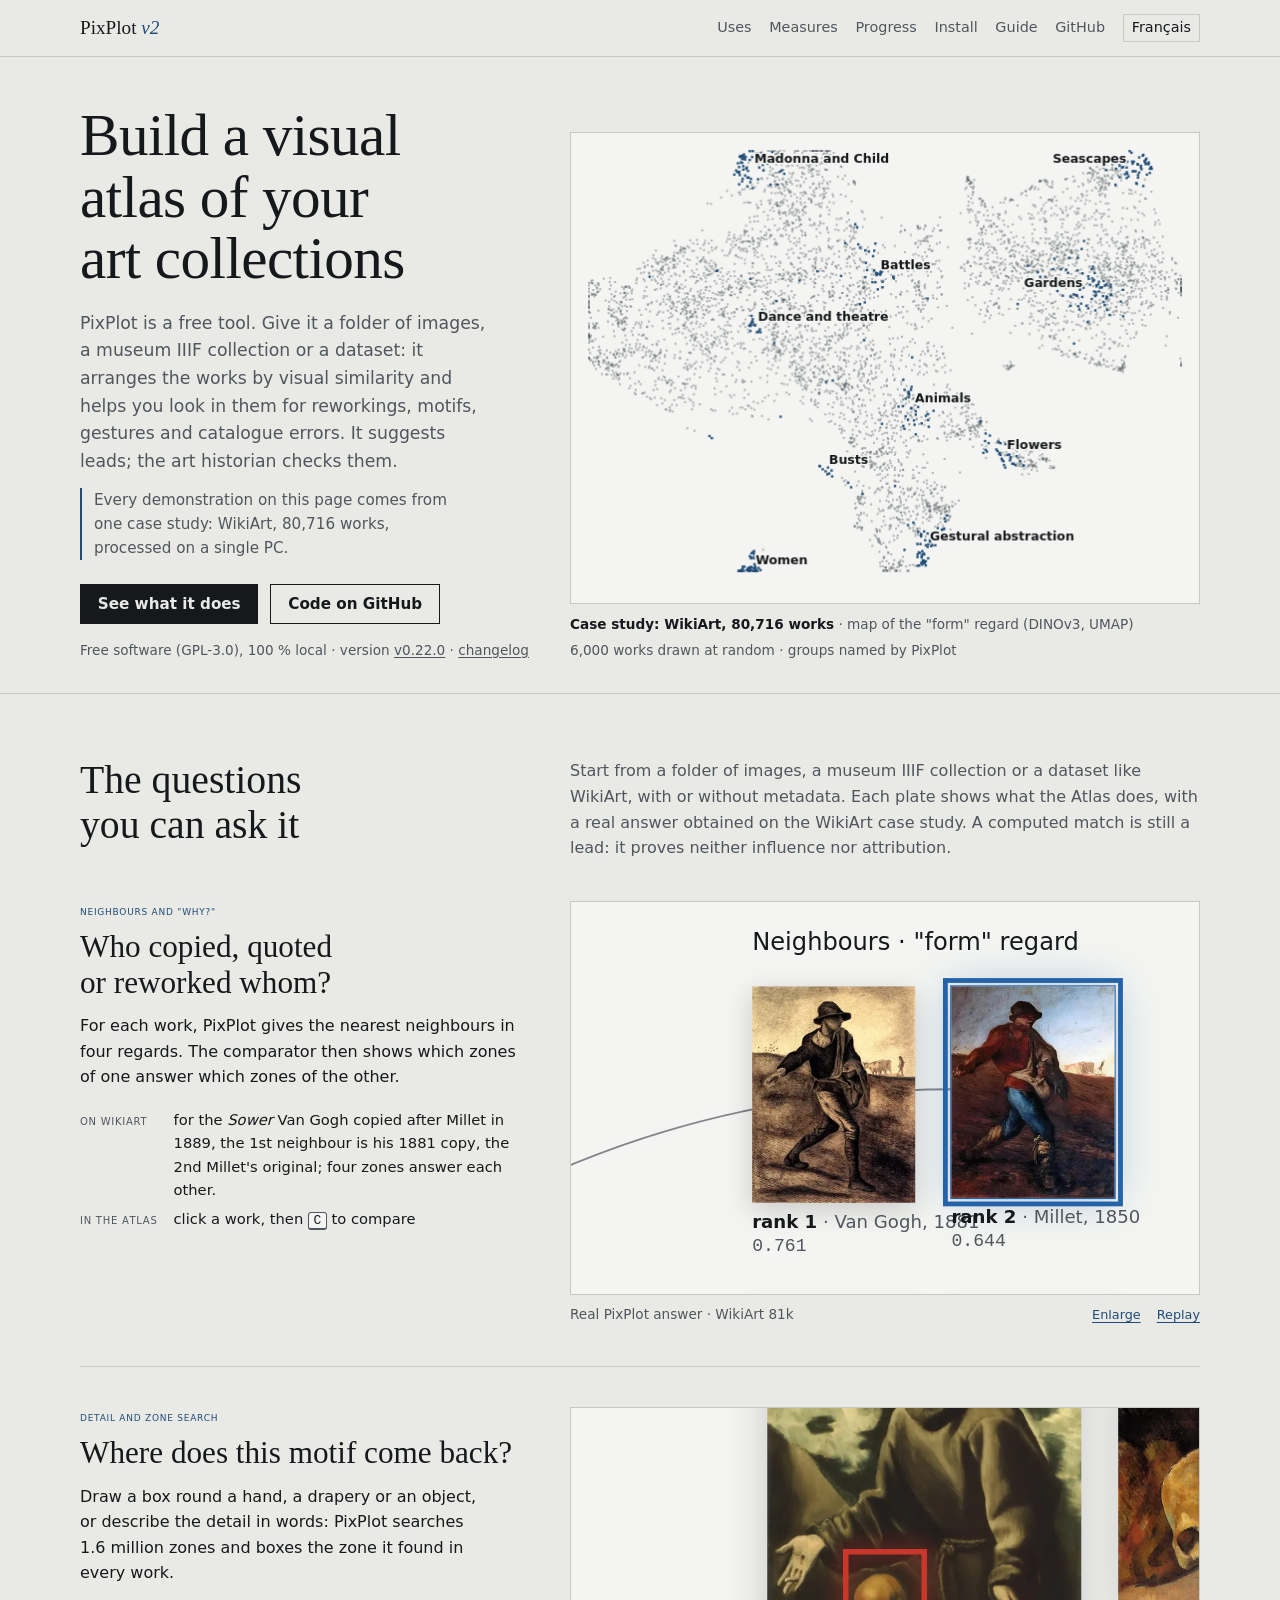
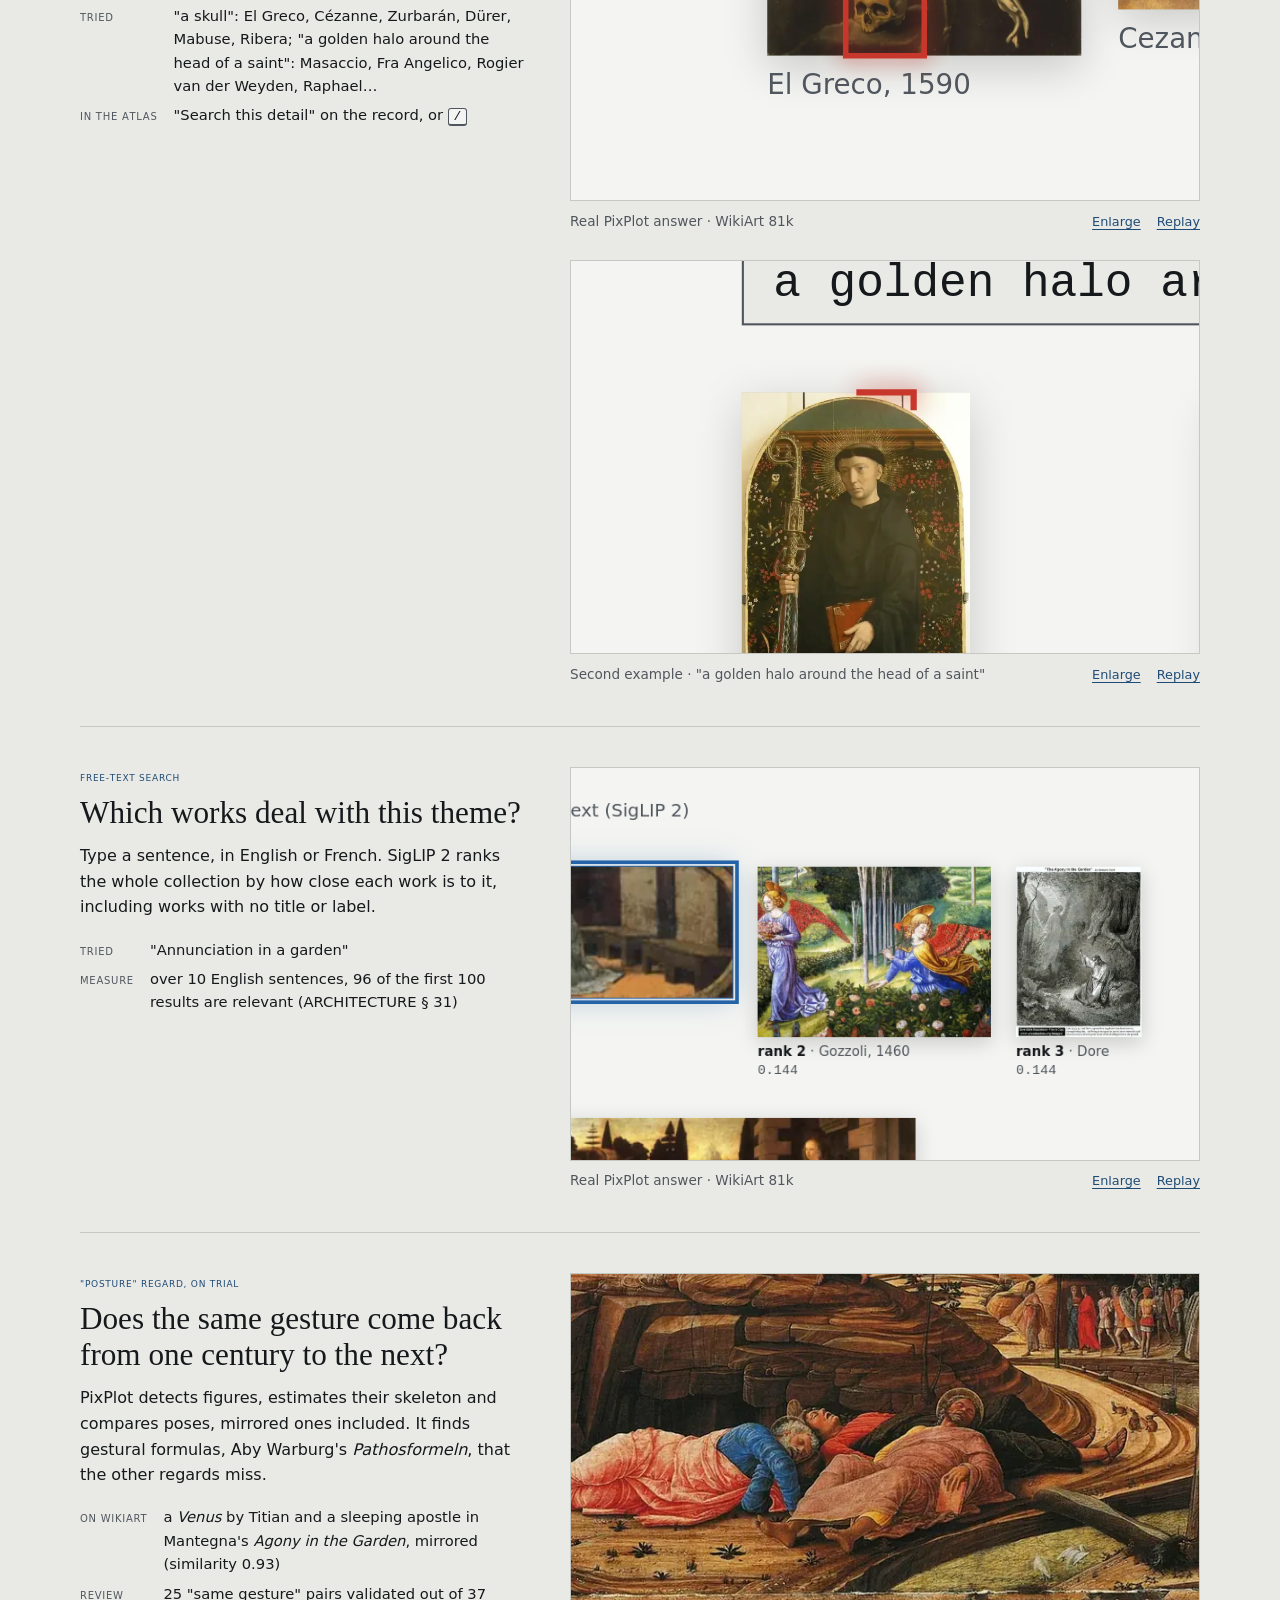
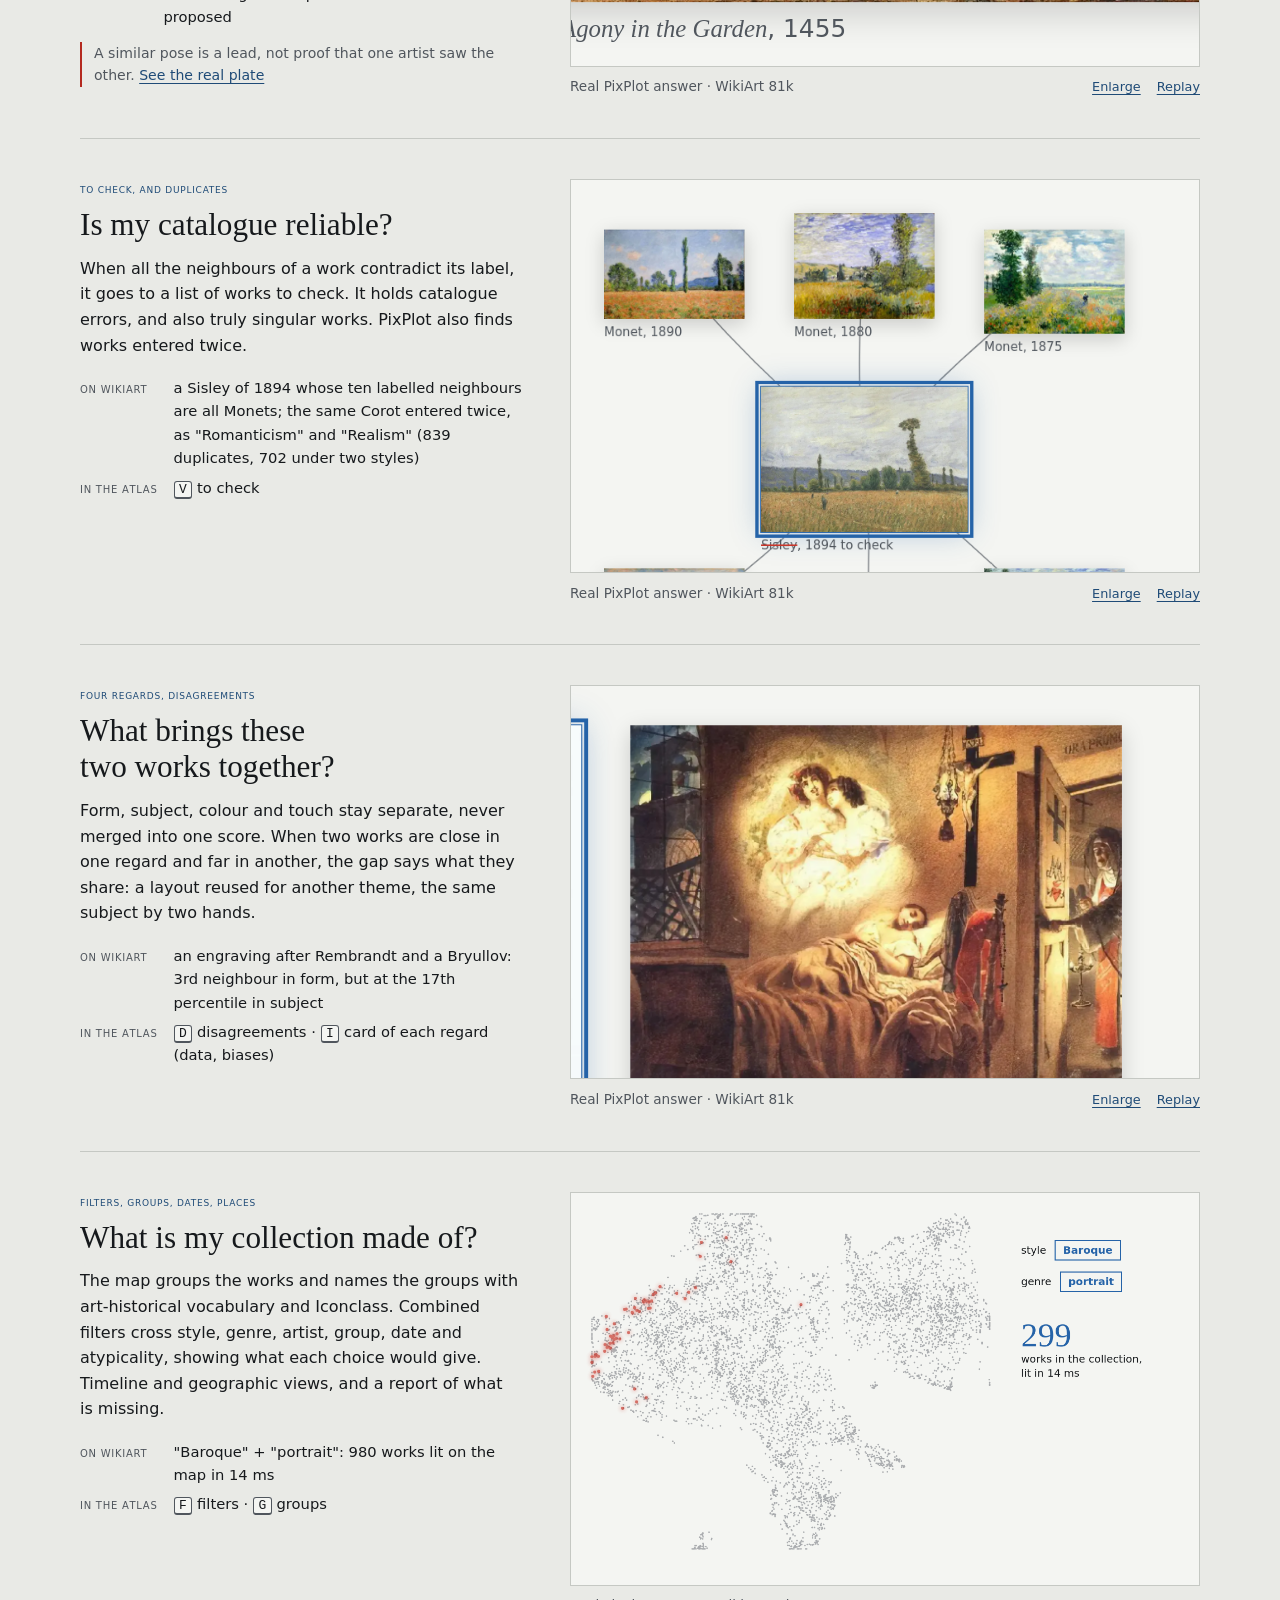
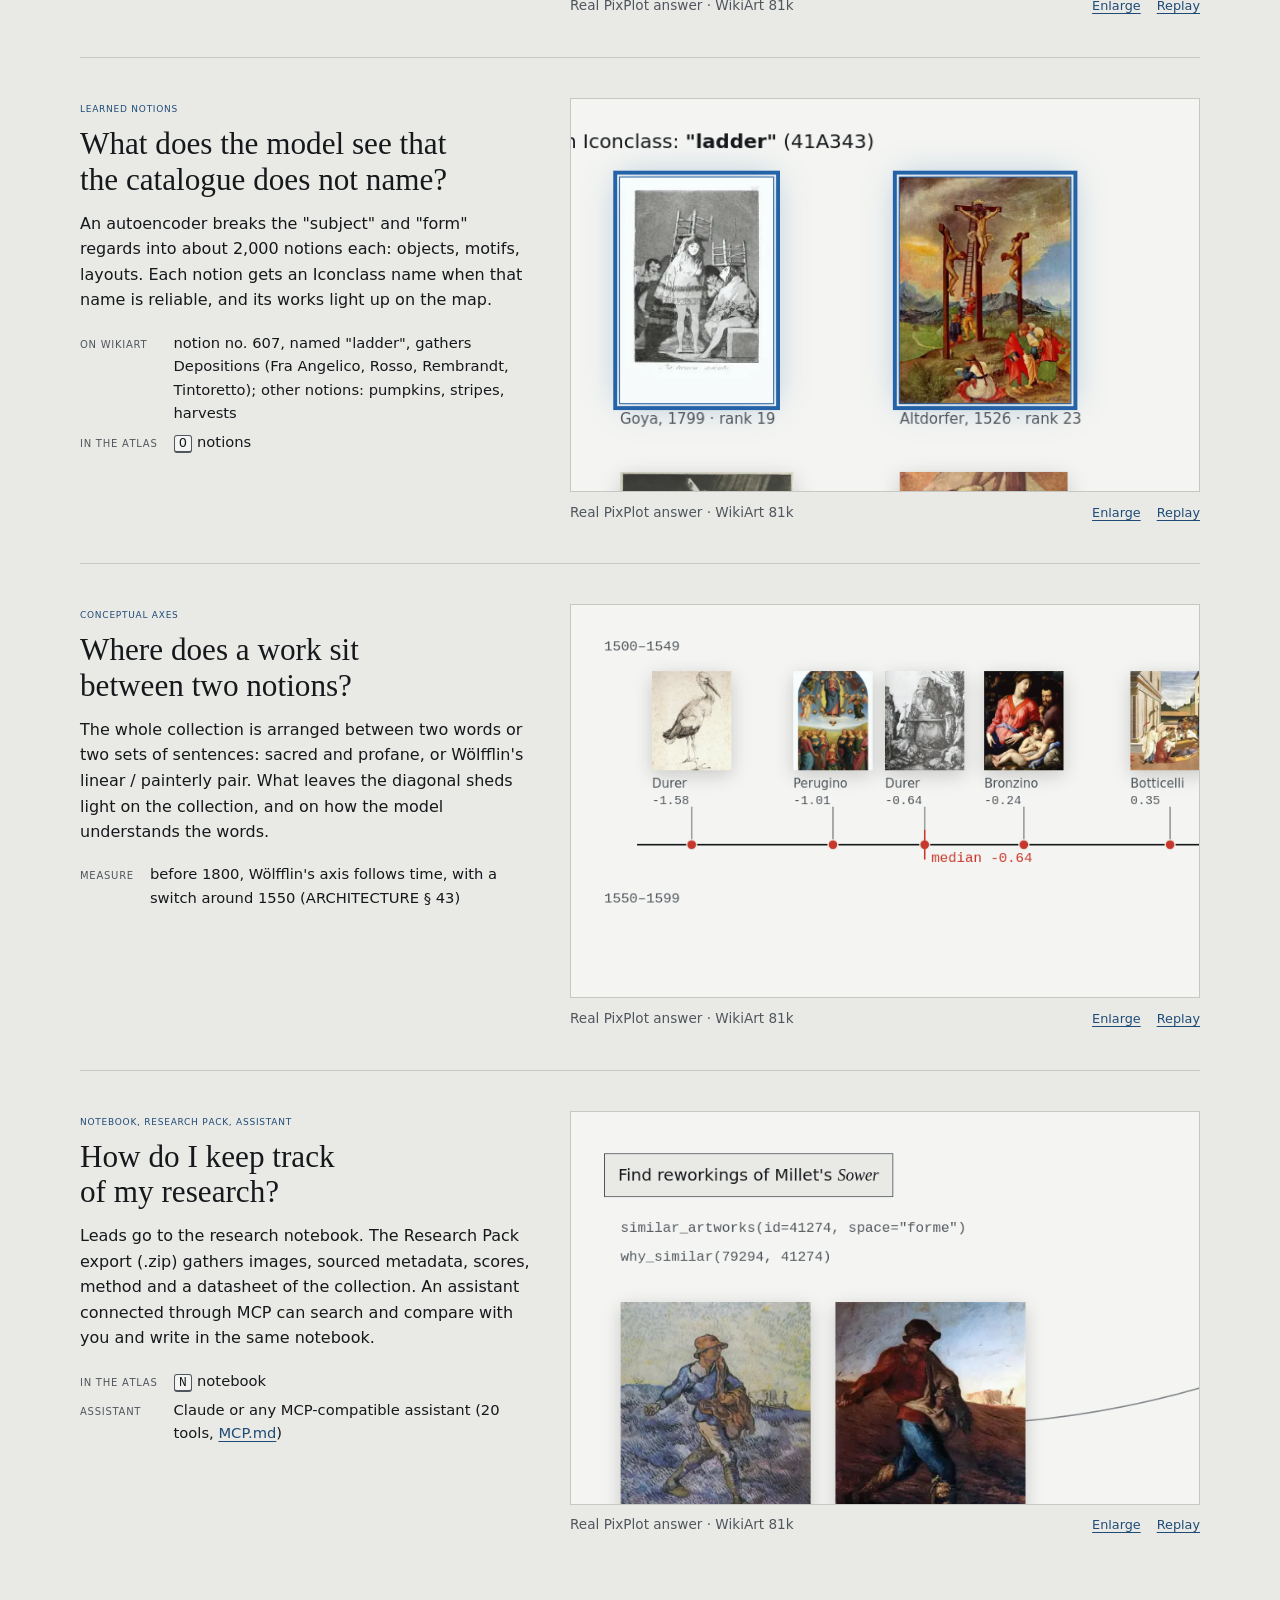
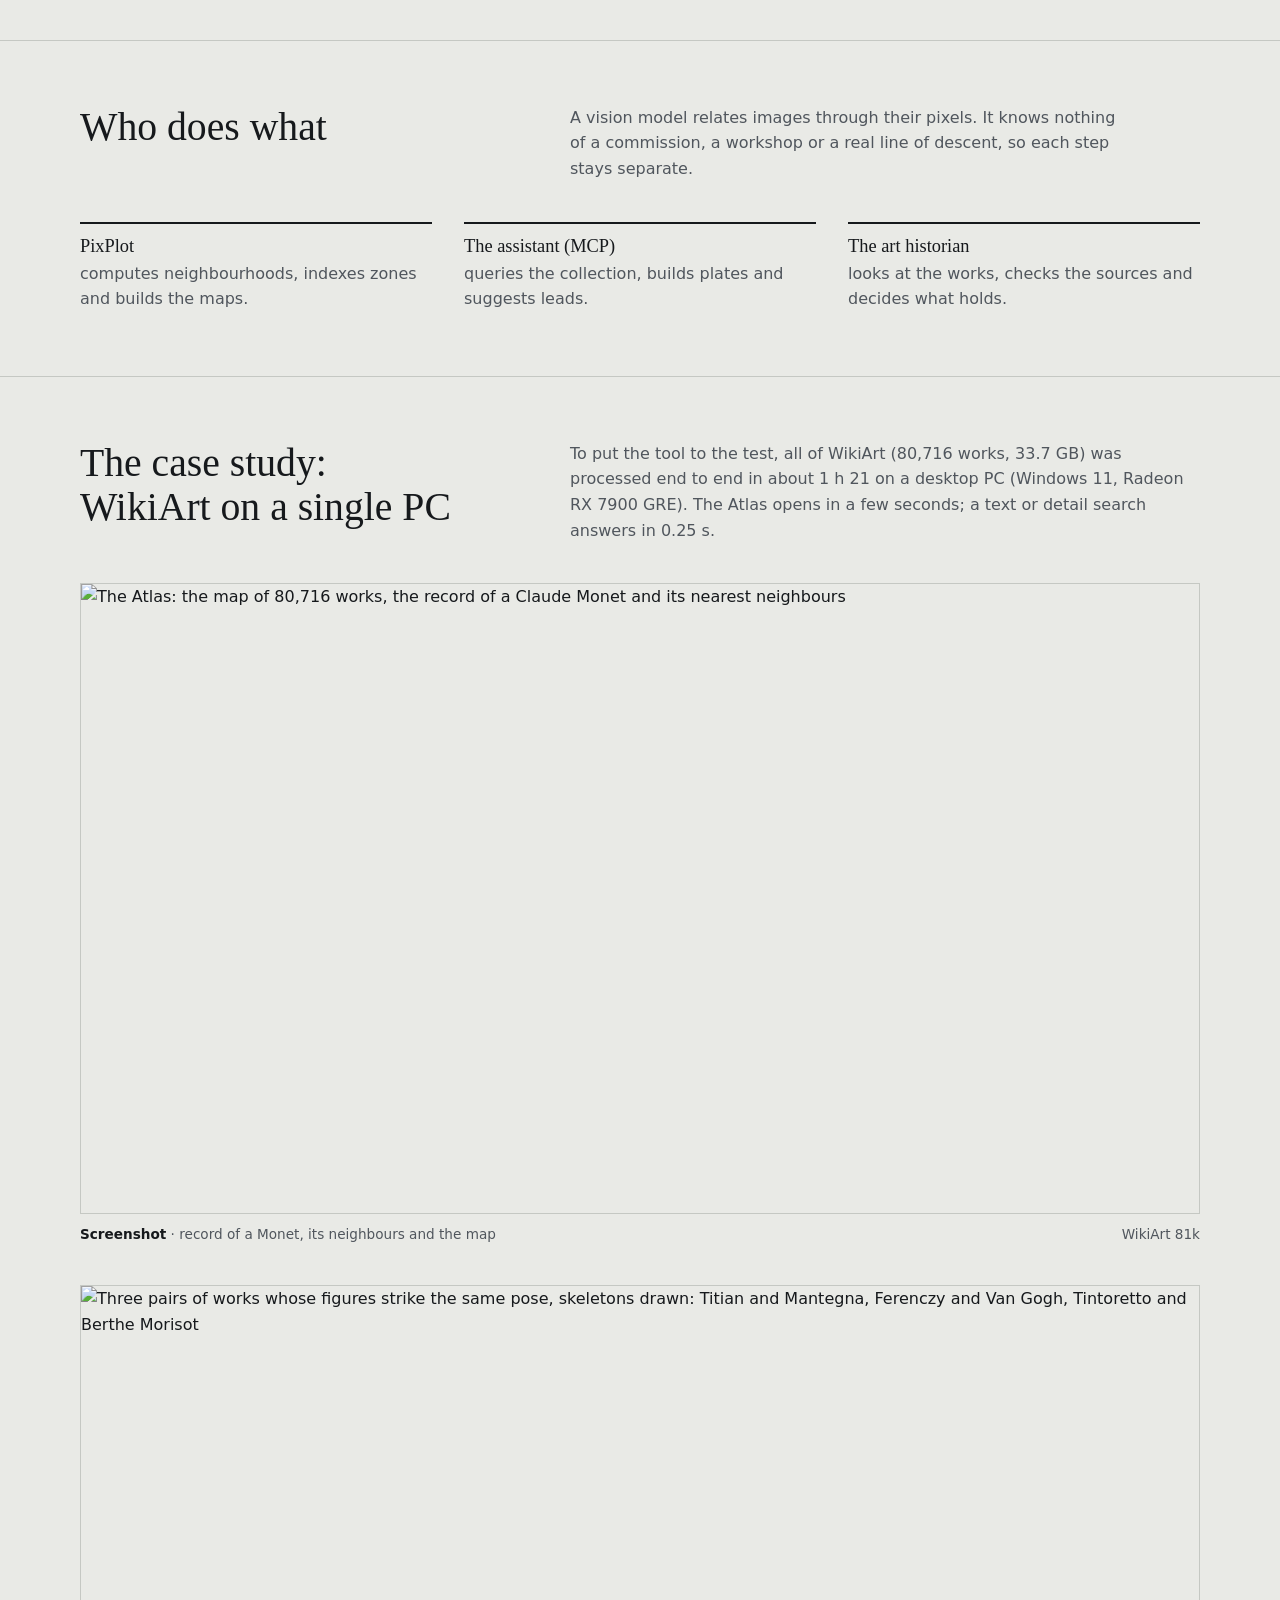
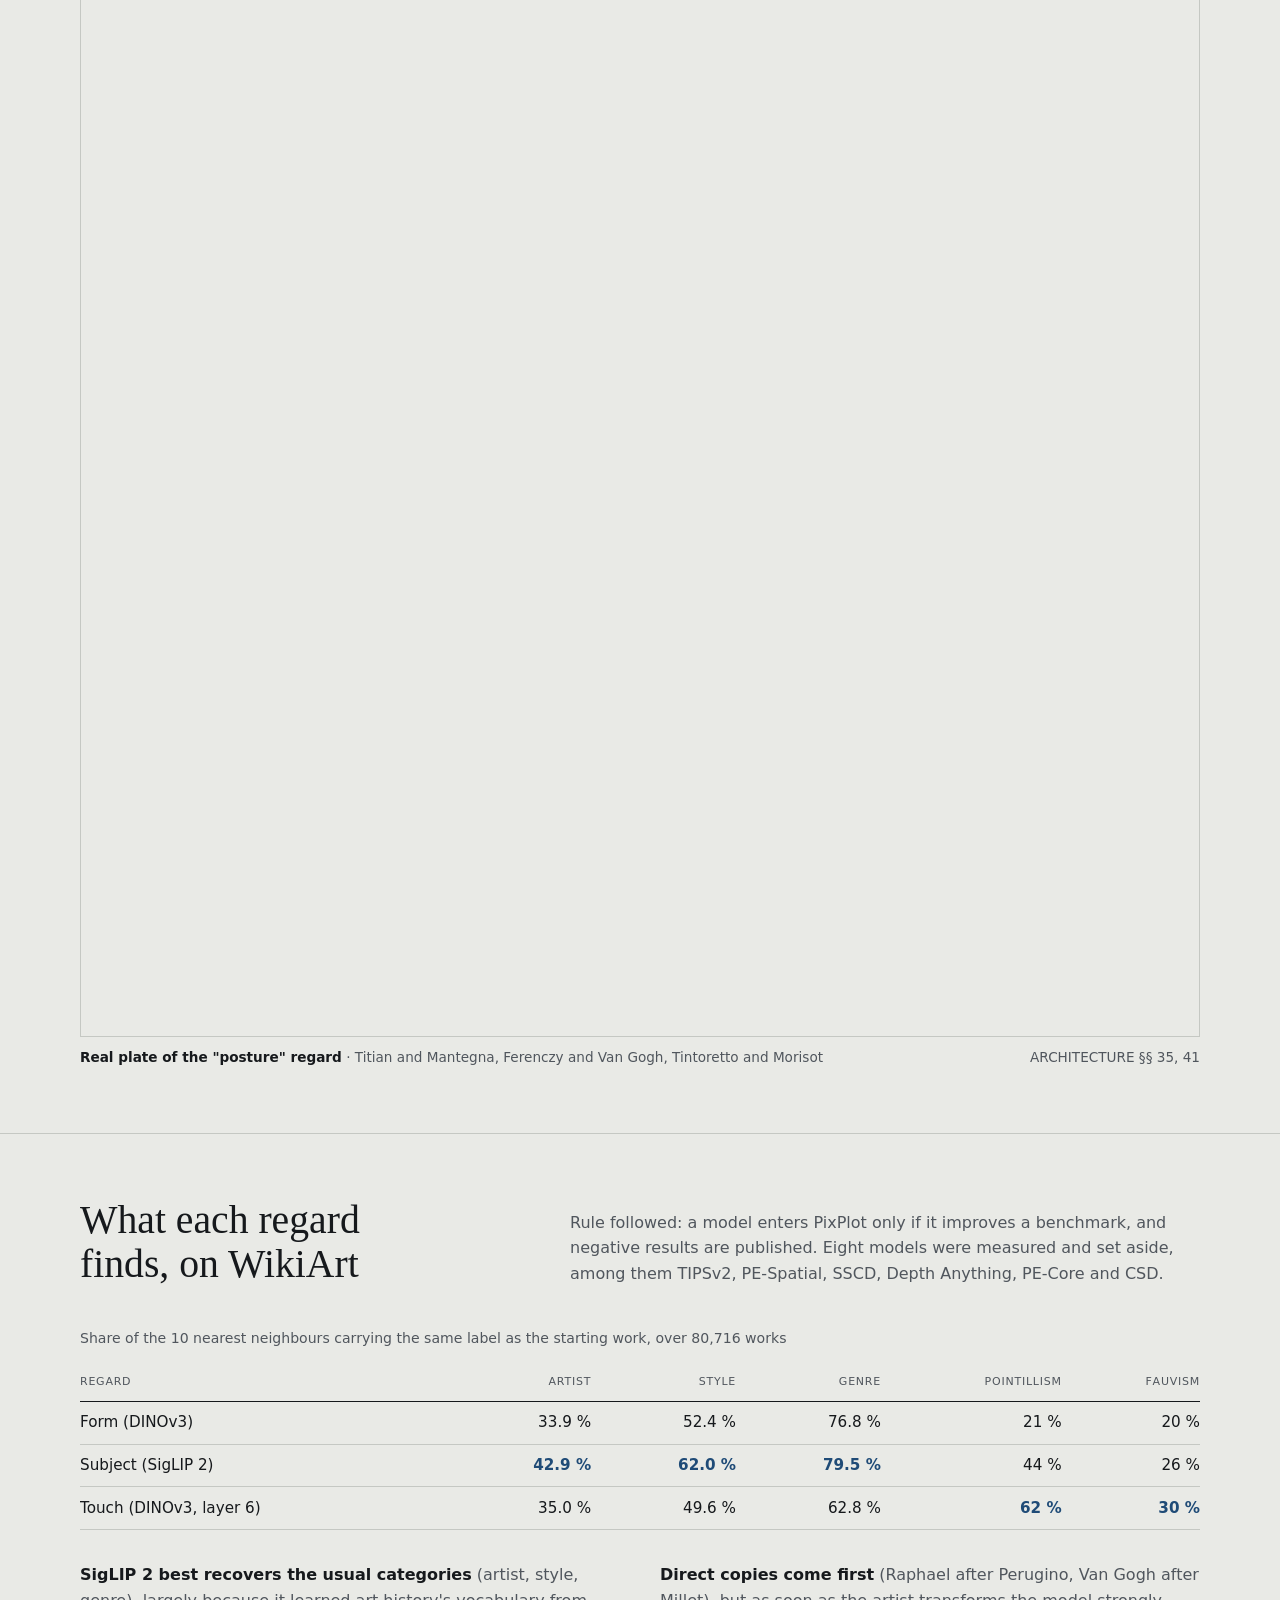
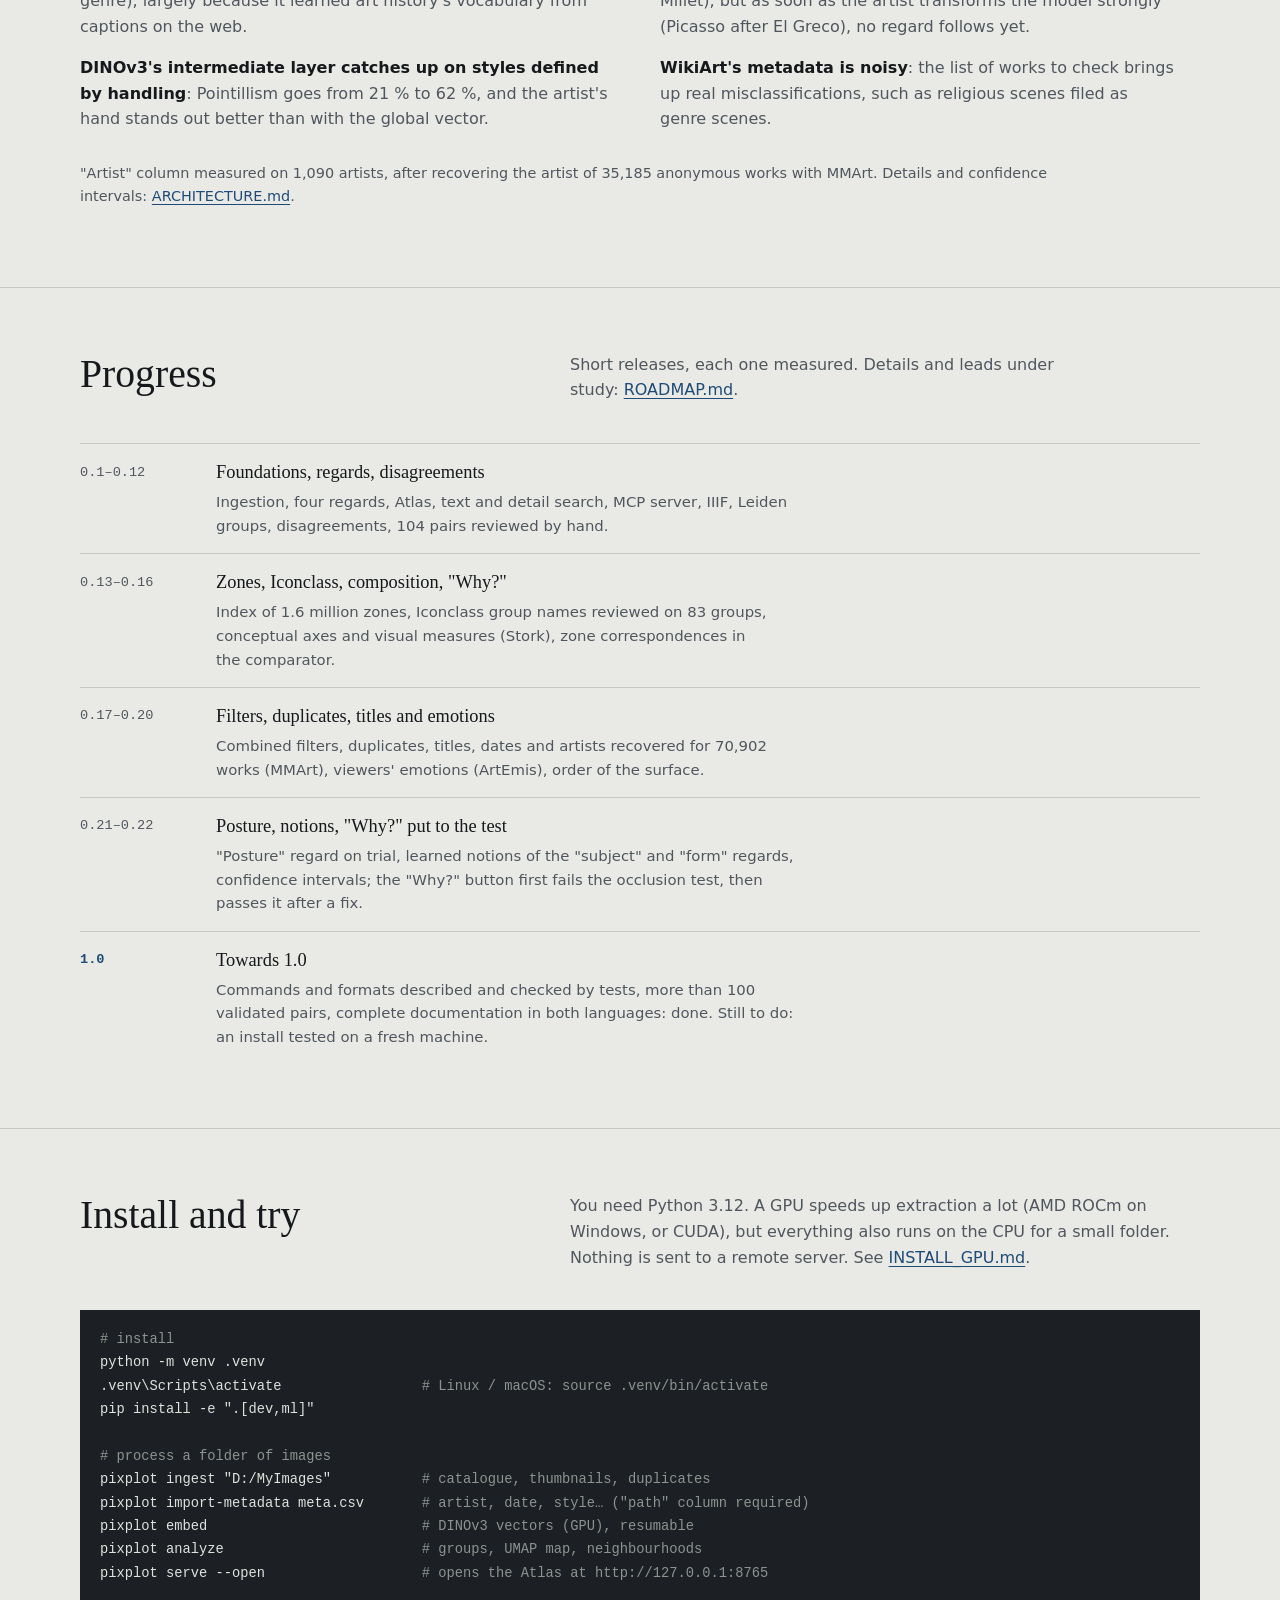
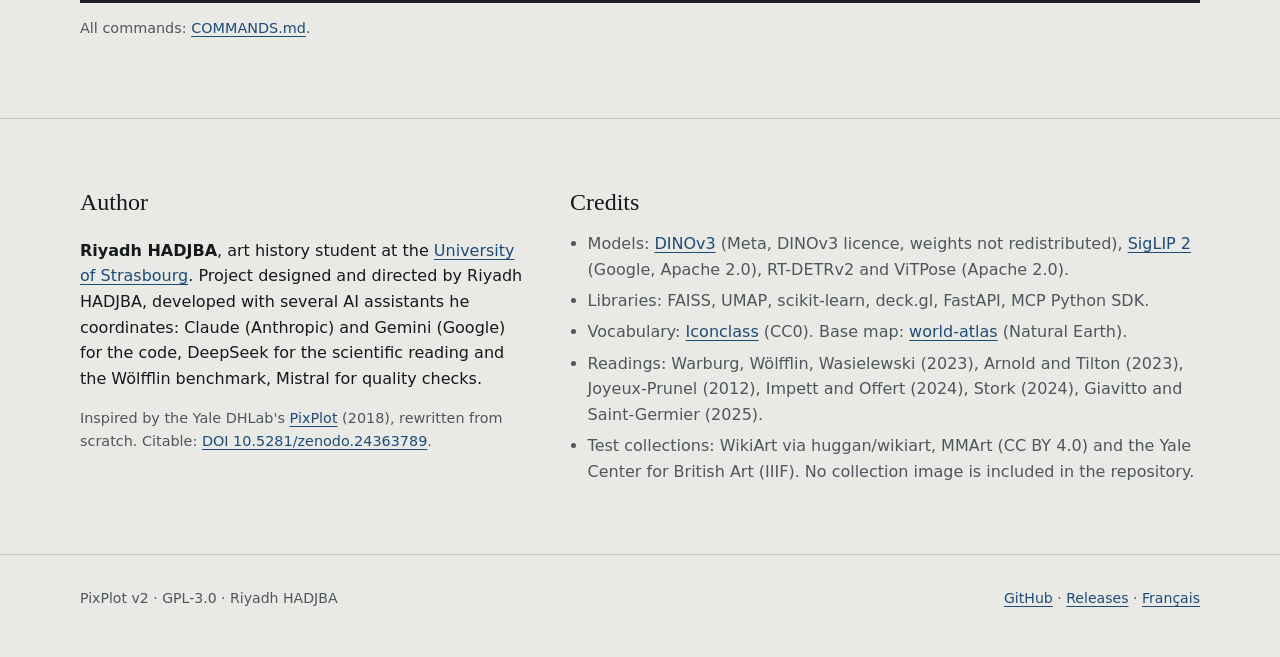
==== commit 7bef01bd: "Site : démos agrandissables, second exemple de détail, WikiArt présenté comme cas pratique - Chaque " ====
--- a/site/index.html
+++ b/site/index.html
@@ -39,9 +39,12 @@
   <div class="opening">
     <div class="wrap">
       <div>
-        <h1>An atlas of 80,716 artworks, on a single computer</h1>
-        <p class="lead">PixPlot arranges large collections of artworks by visual similarity and helps you look in them
-          for reworkings, motifs, gestures and catalogue errors. It suggests leads; the art historian checks them.</p>
+        <h1>Build a visual atlas of your art collections</h1>
+        <p class="lead">PixPlot is a free tool. Give it a folder of images, a museum IIIF collection or a dataset: it
+          arranges the works by visual similarity and helps you look in them for reworkings, motifs, gestures and
+          catalogue errors. It suggests leads; the art historian checks them.</p>
+        <p class="lead case">Every demonstration on this page comes from one case study: WikiArt, 80,716 works,
+          processed on a single PC.</p>
         <div class="actions">
           <a class="btn primary" href="#uses">See what it does</a>
           <a class="btn" href="https://github.com/riyadhHDA/pixplot-v2">Code on GitHub</a>
@@ -53,7 +56,7 @@
       <figure class="map-plate">
         <canvas data-map="assets/carte.json" width="840" height="630" role="img"
           aria-label="Map of WikiArt: 6,000 randomly drawn works, placed by similarity of form; a few named groups, such as Madonna and Child, seascapes or gestural abstraction"></canvas>
-        <figcaption class="cartel"><span><b>WikiArt, 80,716 works</b> · map of the "form" regard (DINOv3, UMAP)</span>
+        <figcaption class="cartel"><span><b>Case study: WikiArt, 80,716 works</b> · map of the "form" regard (DINOv3, UMAP)</span>
           <span>6,000 works drawn at random · groups named by PixPlot</span></figcaption>
       </figure>
     </div>
@@ -64,8 +67,8 @@
       <div class="section-head">
         <h2>The questions you can ask it</h2>
         <p>Start from a folder of images, a museum IIIF collection or a dataset like WikiArt, with or without
-          metadata. Each plate shows what the Atlas does, with a real example from WikiArt 81k. A computed match is
-          still a lead: it proves neither influence nor attribution.</p>
+          metadata. Each plate shows what the Atlas does, with a real answer obtained on the WikiArt case study. A
+          computed match is still a lead: it proves neither influence nor attribution.</p>
       </div>
 
       <div class="plates">
@@ -93,13 +96,19 @@
             <p>Draw a box round a hand, a drapery or an object, or describe the detail in words: PixPlot searches
               1.6 million zones and boxes the zone it found in every work.</p>
             <dl>
-              <dt>Tried</dt><dd>"a skull": El Greco, Cézanne, Zurbarán, Dürer, Mabuse, Ribera</dd>
+              <dt>Tried</dt><dd>"a skull": El Greco, Cézanne, Zurbarán, Dürer, Mabuse, Ribera; "a golden halo around the
+                head of a saint": Masaccio, Fra Angelico, Rogier van der Weyden, Raphael…</dd>
               <dt>In the Atlas</dt><dd>"Search this detail" on the record, or <kbd>/</kbd></dd>
             </dl>
           </div>
+          <div class="figs">
           <figure class="scene" data-scene="motif" data-label="A box drawn round a halo, and six works where the same zone is found and boxed">
             <figcaption class="cartel"><span>Real PixPlot answer · WikiArt 81k</span><button class="replay" type="button" hidden>Replay</button></figcaption>
           </figure>
+          <figure class="scene" data-scene="motif2" data-label="Ten works, from Masaccio to Raphael, where PixPlot boxes a saint's halo">
+            <figcaption class="cartel"><span>Second example · "a golden halo around the head of a saint"</span><button class="replay" type="button" hidden>Replay</button></figcaption>
+          </figure>
+          </div>
         </article>
 
         <article class="plate">
@@ -261,8 +270,8 @@
   <section>
     <div class="wrap">
       <div class="section-head">
-        <h2>The Atlas as it is</h2>
-        <p>All of WikiArt (80,716 works, 33.7 GB) processed end to end in about 1 h 21 on a desktop PC (Windows 11,
+        <h2>The case study: WikiArt on a single PC</h2>
+        <p>To put the tool to the test, all of WikiArt (80,716 works, 33.7 GB) was processed end to end in about 1 h 21 on a desktop PC (Windows 11,
           Radeon RX 7900 GRE). The Atlas opens in a few seconds; a text or detail search answers in 0.25 s.</p>
       </div>
       <figure class="shot">
@@ -281,7 +290,7 @@
   <section id="measures">
     <div class="wrap">
       <div class="section-head">
-        <h2>What each regard finds</h2>
+        <h2>What each regard finds, on WikiArt</h2>
         <p>Rule followed: a model enters PixPlot only if it improves a benchmark, and negative results are published.
           Eight models were measured and set aside, among them TIPSv2, PE-Spatial, SSCD, Depth Anything, PE-Core and
           CSD.</p>
@@ -367,7 +376,9 @@
       <div>
         <h2>Author</h2>
         <p><b>Riyadh HADJBA</b>, art history student at the <a href="https://www.unistra.fr">University of Strasbourg</a>.
-          Project designed and directed by Riyadh HADJBA, developed with the help of coding assistants (Claude and Gemini).</p>
+          Project designed and directed by Riyadh HADJBA, developed with several AI assistants he coordinates:
+          Claude (Anthropic) and Gemini (Google) for the code, DeepSeek for the scientific reading and the Wölfflin
+          benchmark, Mistral for quality checks.</p>
         <p class="fine">Inspired by the Yale DHLab's <a href="https://github.com/YaleDHLab/pix-plot">PixPlot</a> (2018),
           rewritten from scratch. Citable: <a href="https://doi.org/10.5281/zenodo.24363789">DOI 10.5281/zenodo.24363789</a>.</p>
       </div>
--- a/site/assets/site.css
+++ b/site/assets/site.css
@@ -194,6 +194,20 @@
 .world { position: absolute; inset: 0; transform-origin: 0 0; will-change: transform; }
 .world .ov { position: absolute; inset: 0; width: 1200px; height: 750px; overflow: visible; pointer-events: none; }
 .armed-hide { opacity: 0; }
+.plate .stage { cursor: zoom-in; }
+.figs { display: grid; gap: 1.75rem; min-width: 0; }
+.opening .lead.case { font-size: 0.95rem; margin-top: -0.75rem; border-left: 2px solid var(--prussian); padding-left: 0.75rem; }
+.cartel-actions { display: inline-flex; gap: 1rem; }
+/* démonstration agrandie : boîte de dialogue modale, la page dessous ne défile pas */
+dialog.zoom { width: min(96vw, 140vh); max-width: none; max-height: none; padding: 0; border: 1px solid var(--rule);
+  background: var(--paper); color: var(--ink); overscroll-behavior: contain; }
+dialog.zoom::backdrop { background: rgb(8 10 12 / 0.8); overflow: hidden; overscroll-behavior: contain; }
+.zoom-bar { display: flex; align-items: center; gap: 1rem; padding: 0.55rem 1rem; border-bottom: 1px solid var(--rule); }
+.zoom-title { margin-right: auto; font: 1.15rem var(--display); }
+.zoom-bar button { font: 0.9rem var(--text); color: var(--ink); background: transparent; border: 1px solid var(--ink-2);
+  padding: 0.3rem 0.85rem; cursor: pointer; }
+.zoom-bar button:hover { background: var(--ink); color: var(--paper); }
+.zoom-slot .stage { border: 0; cursor: default; }
 .w-art { position: absolute; background: var(--rule); box-shadow: 0 6px 22px rgb(0 0 0 / 0.18);
   transition: outline-color 0.4s, box-shadow 0.4s, scale 0.4s; outline: 4px solid transparent; outline-offset: 3px; }
 .w-art img { width: 100%; height: 100%; object-fit: cover; display: block; }
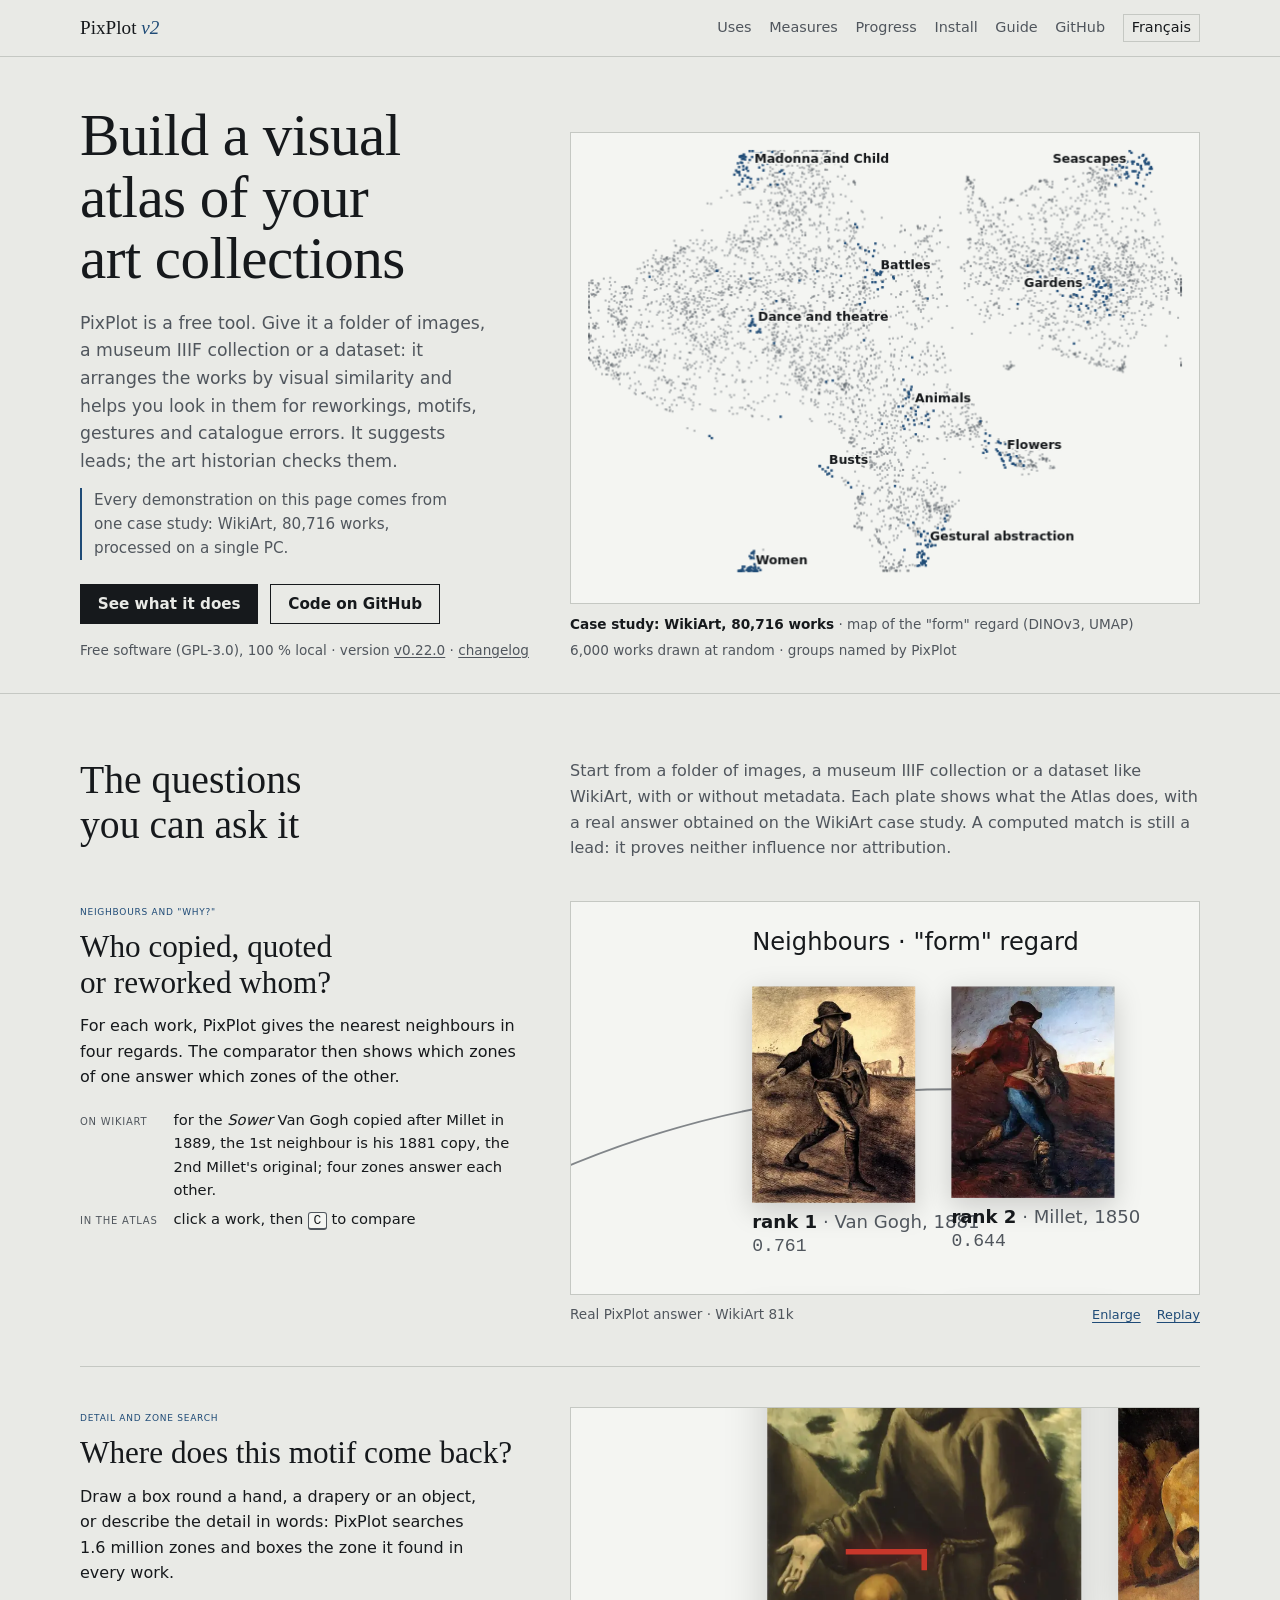
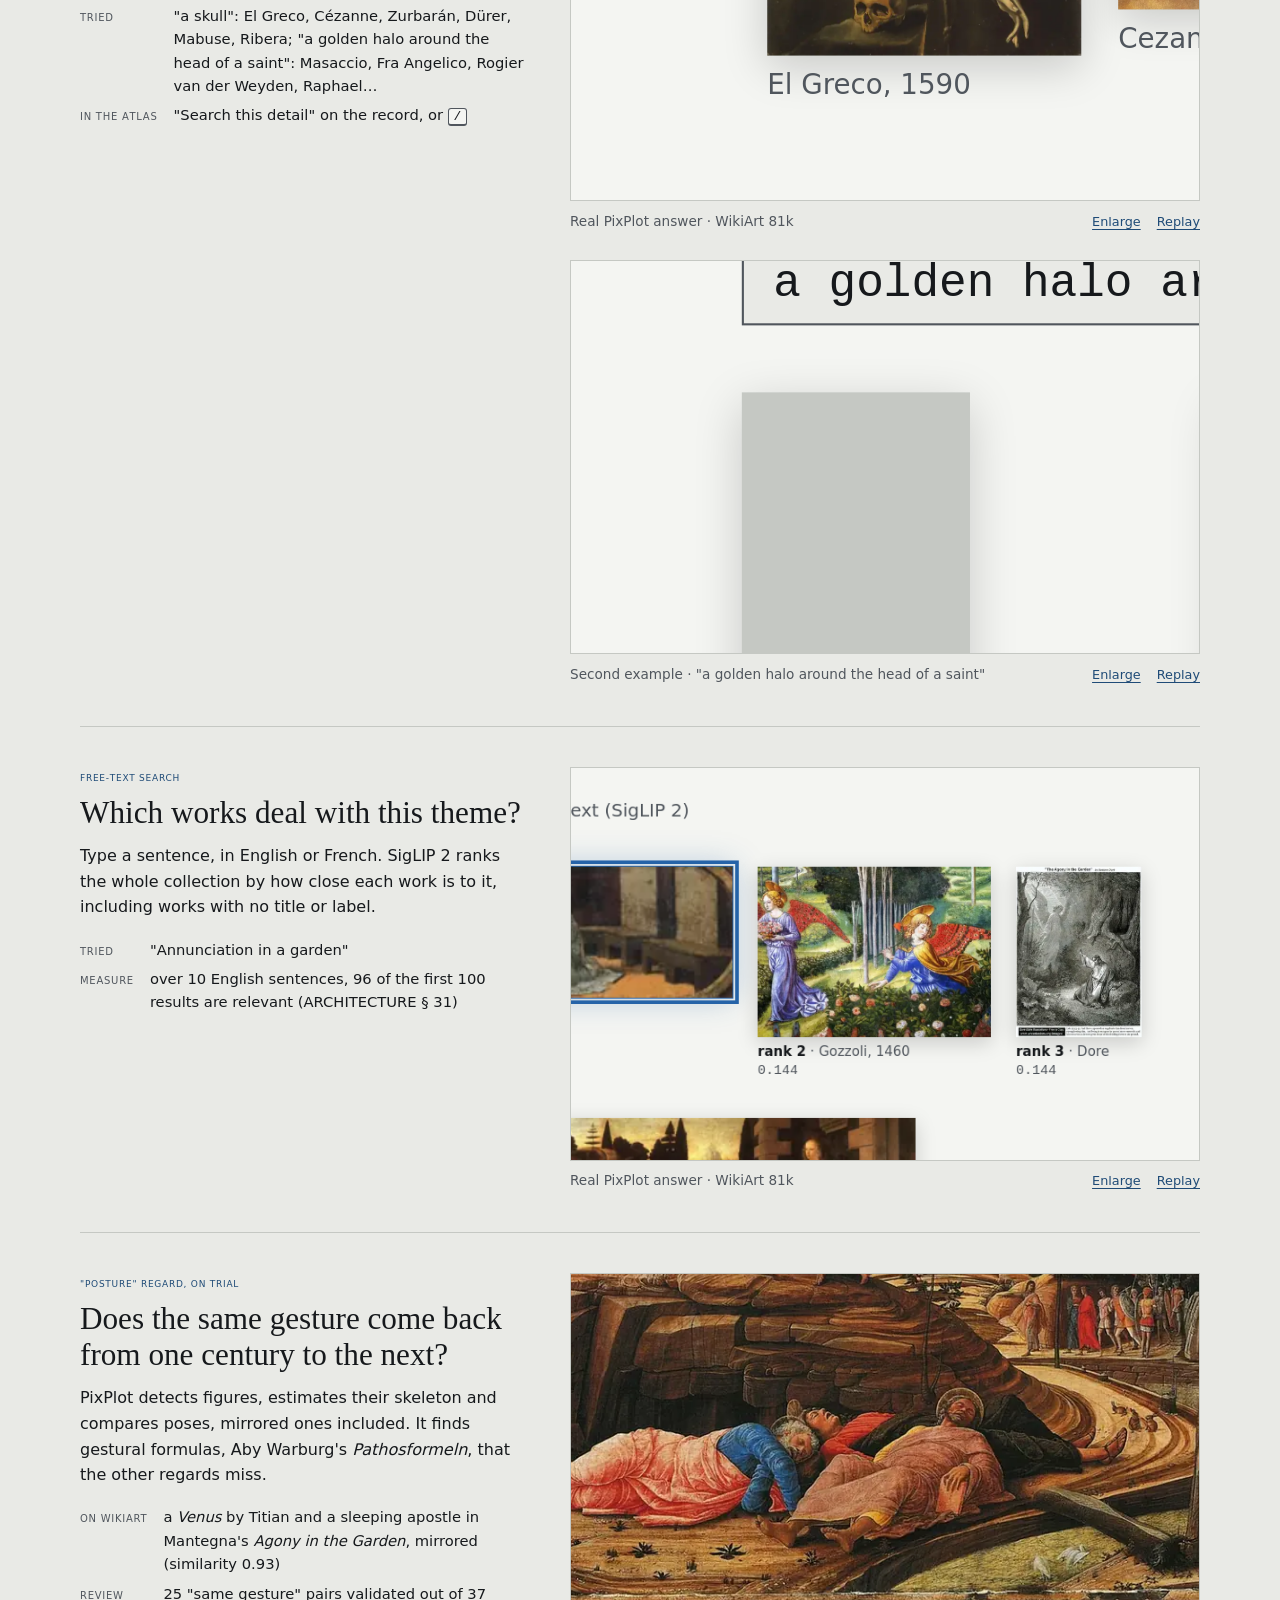
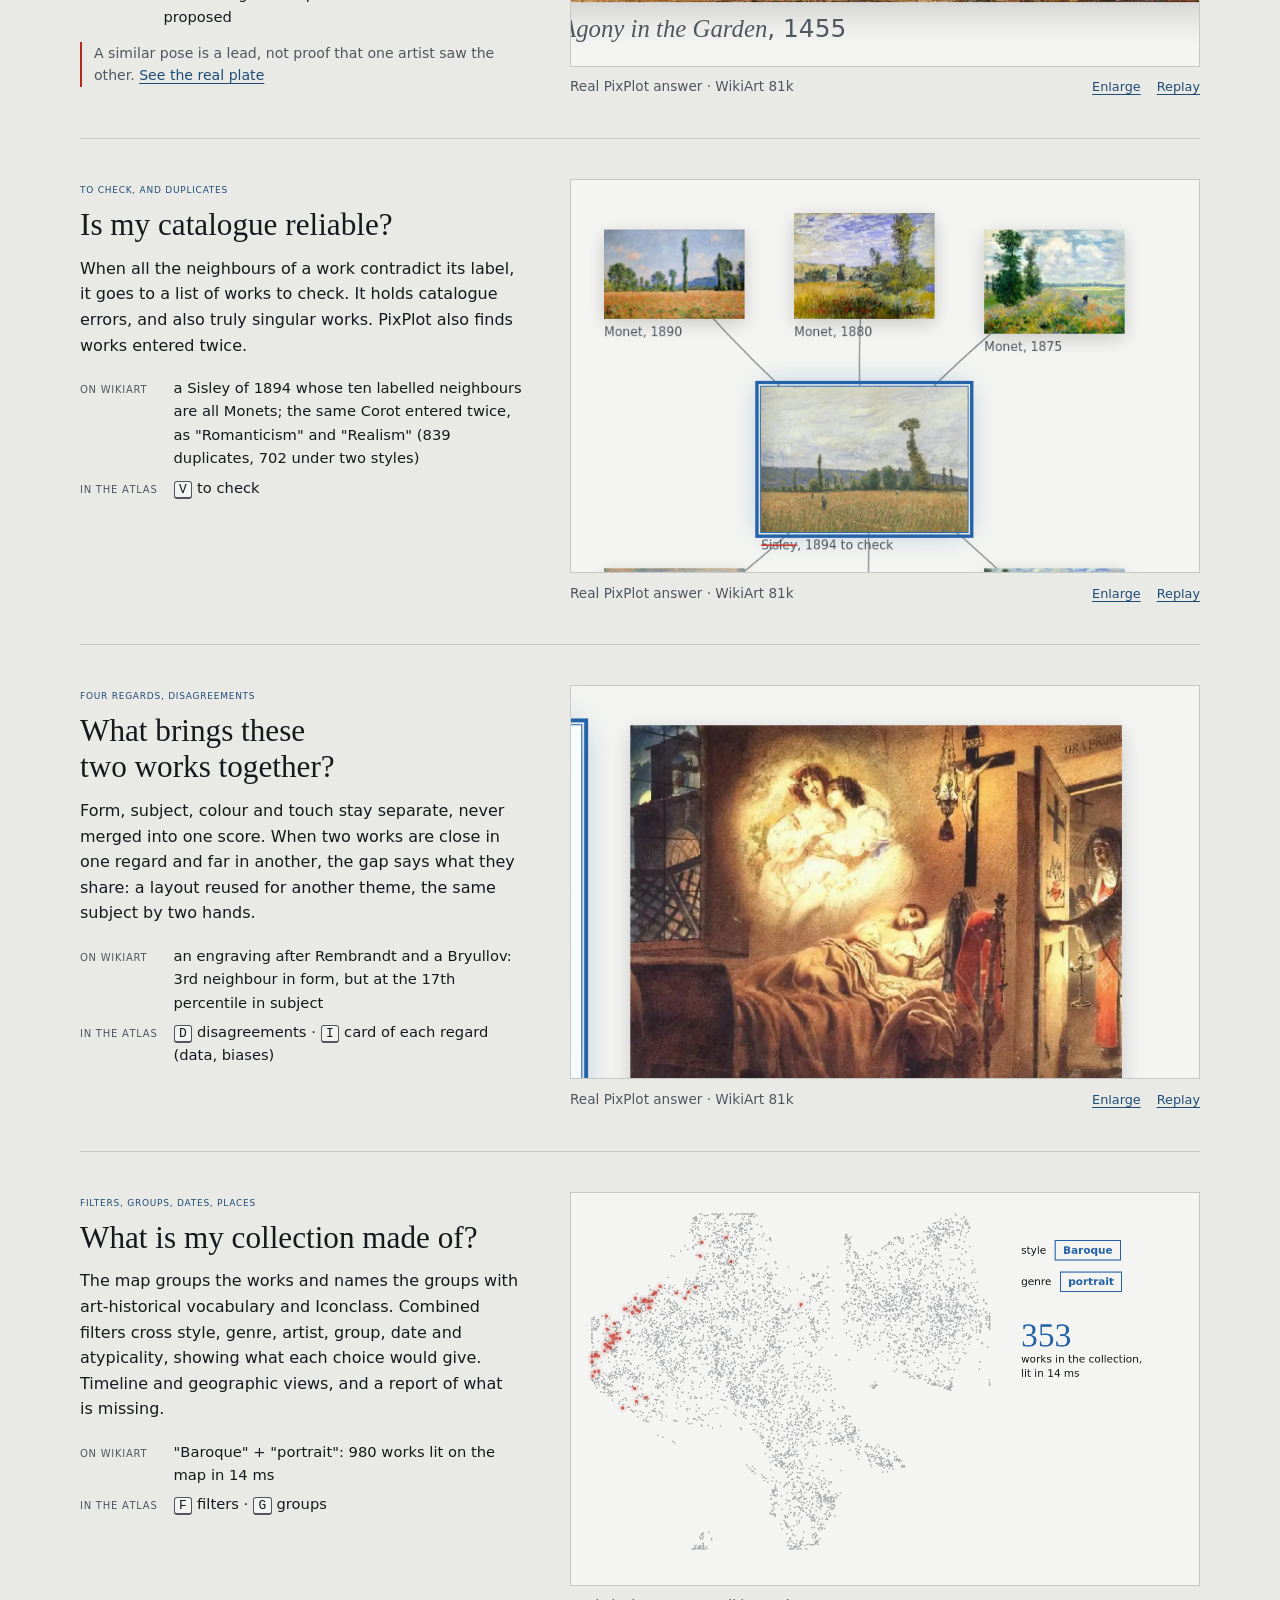
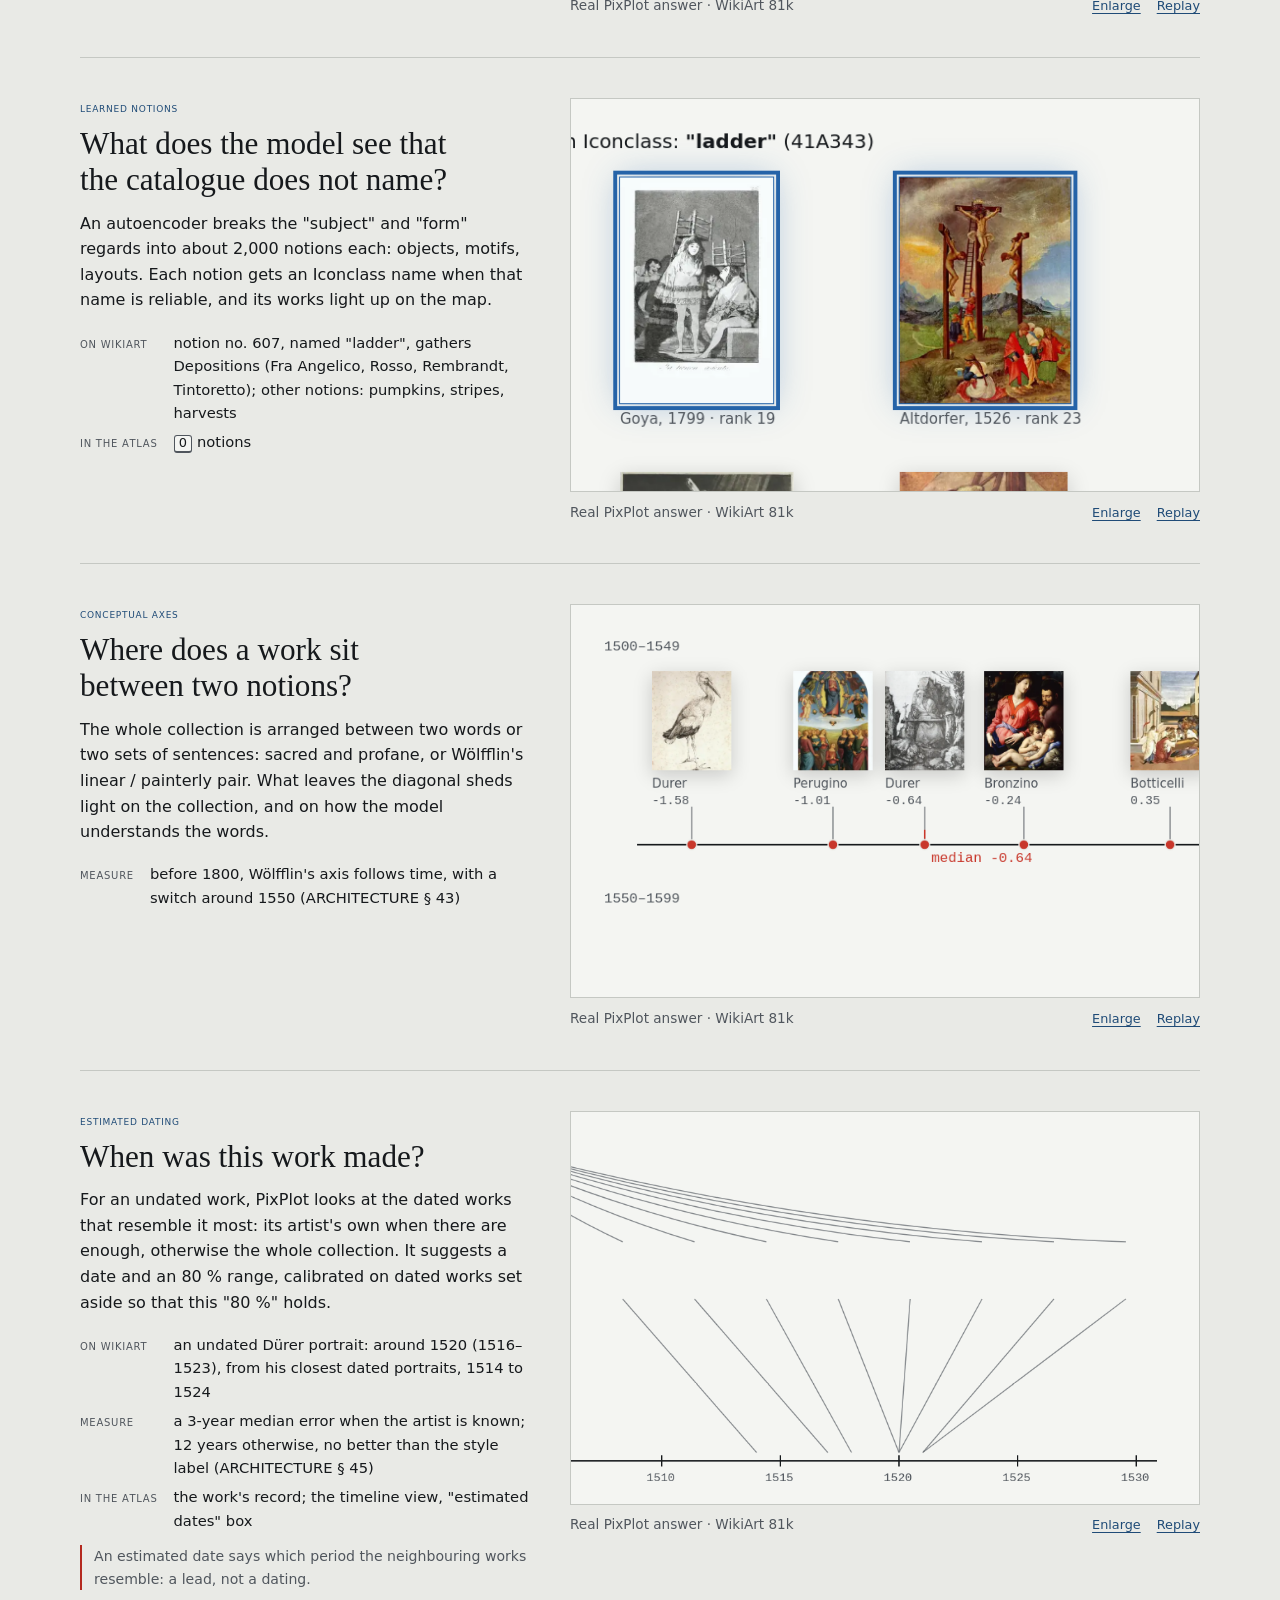
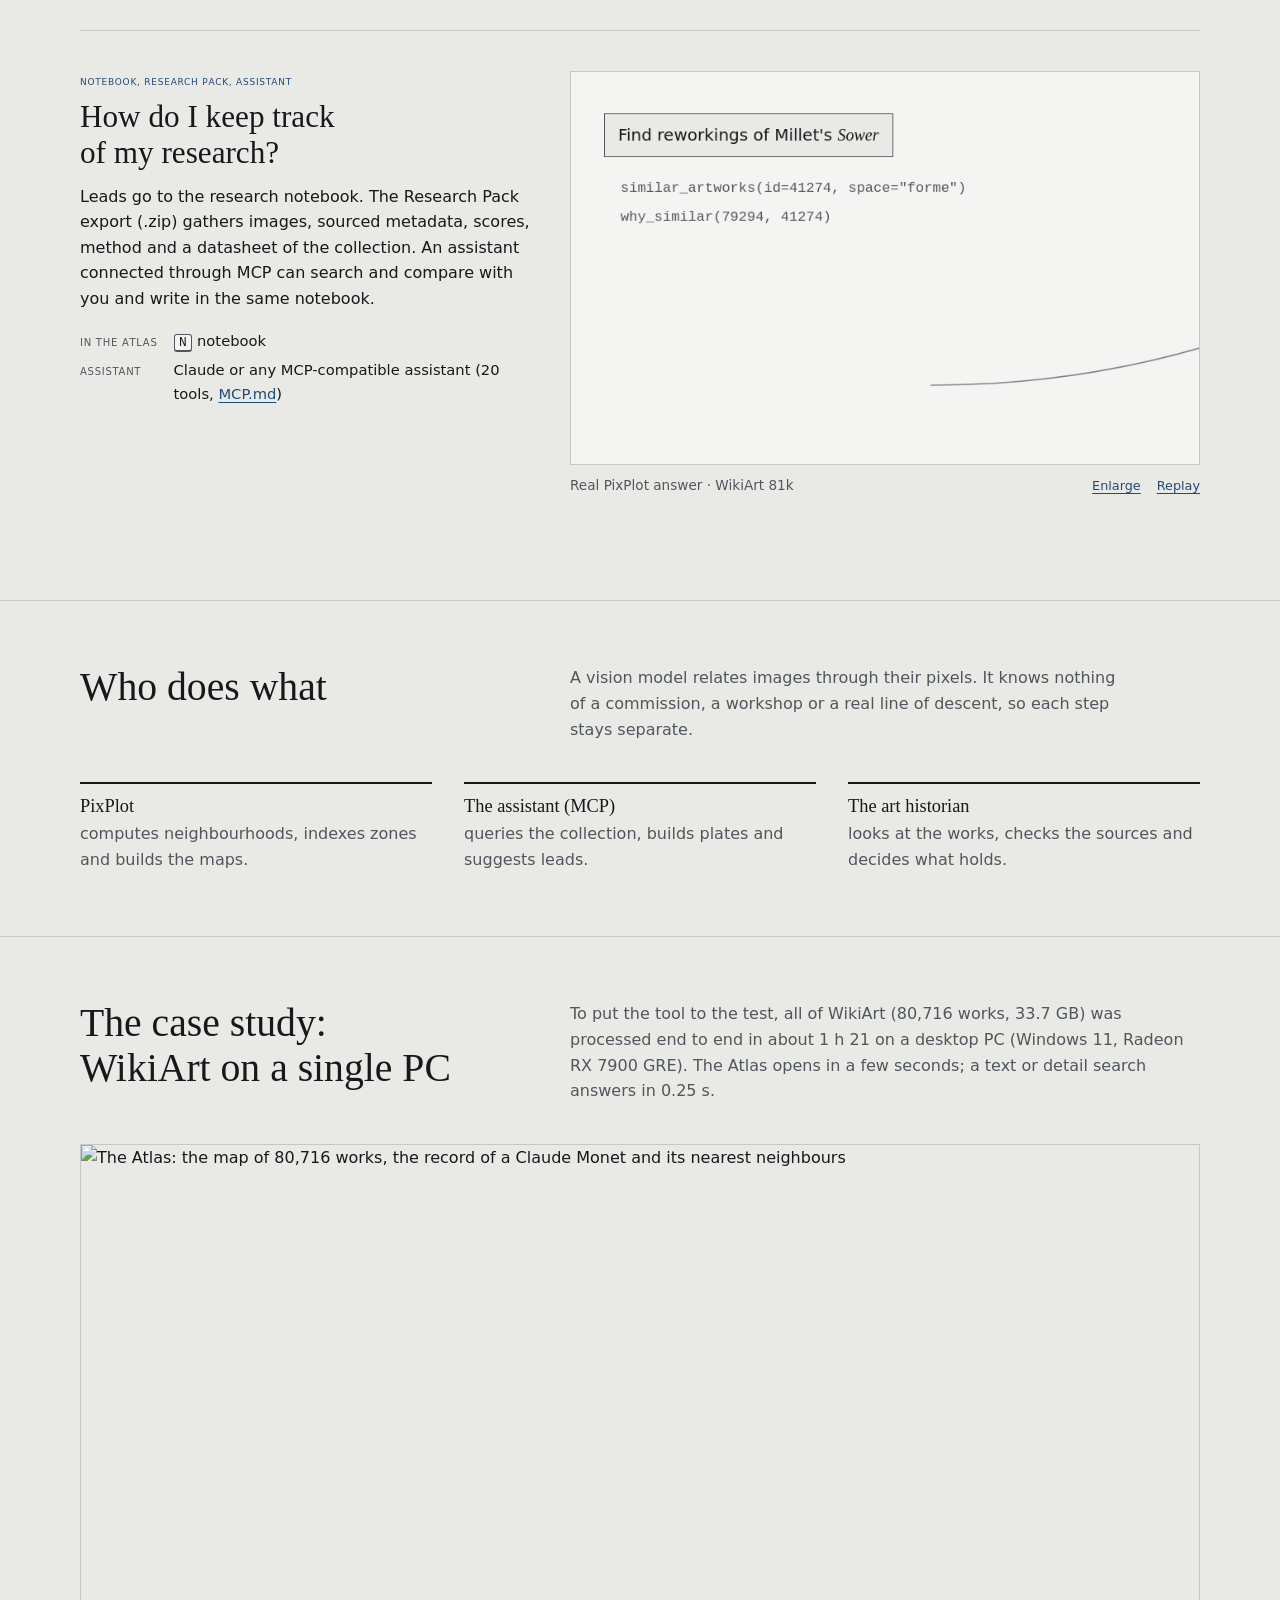
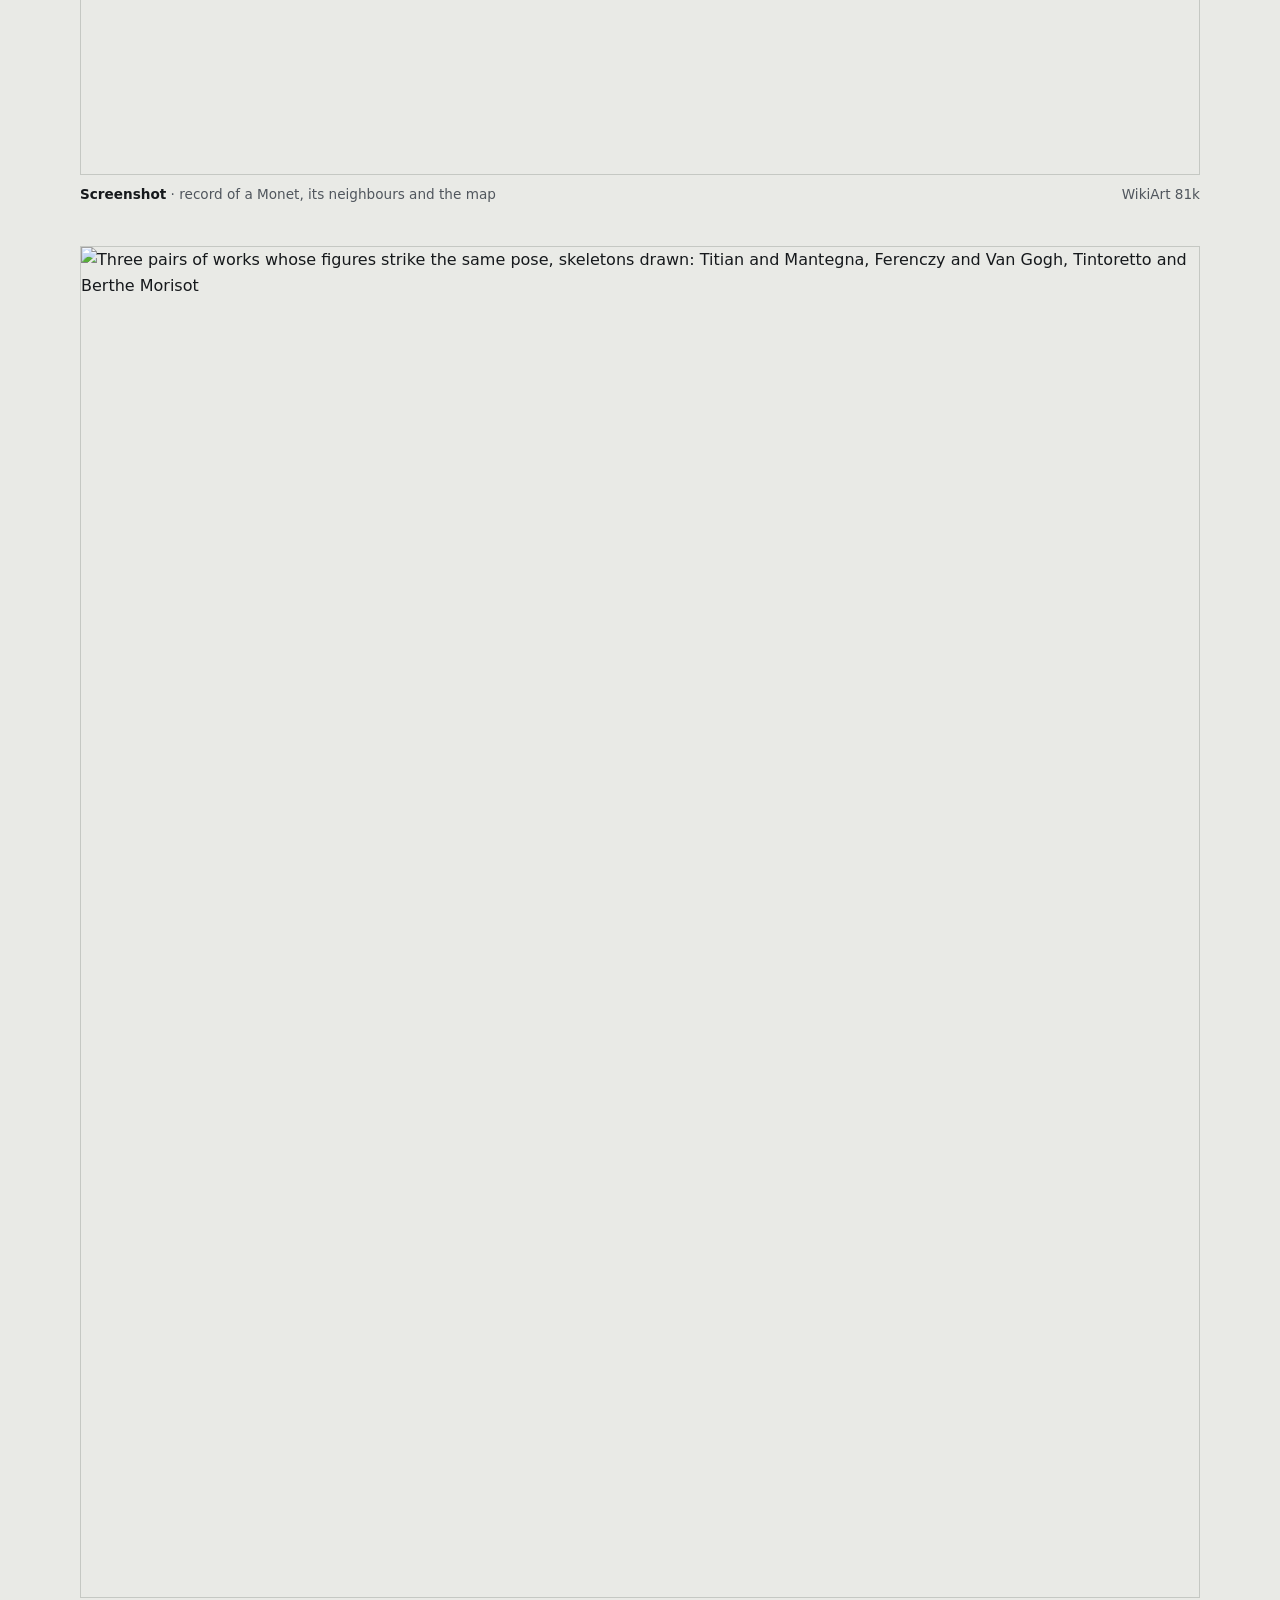
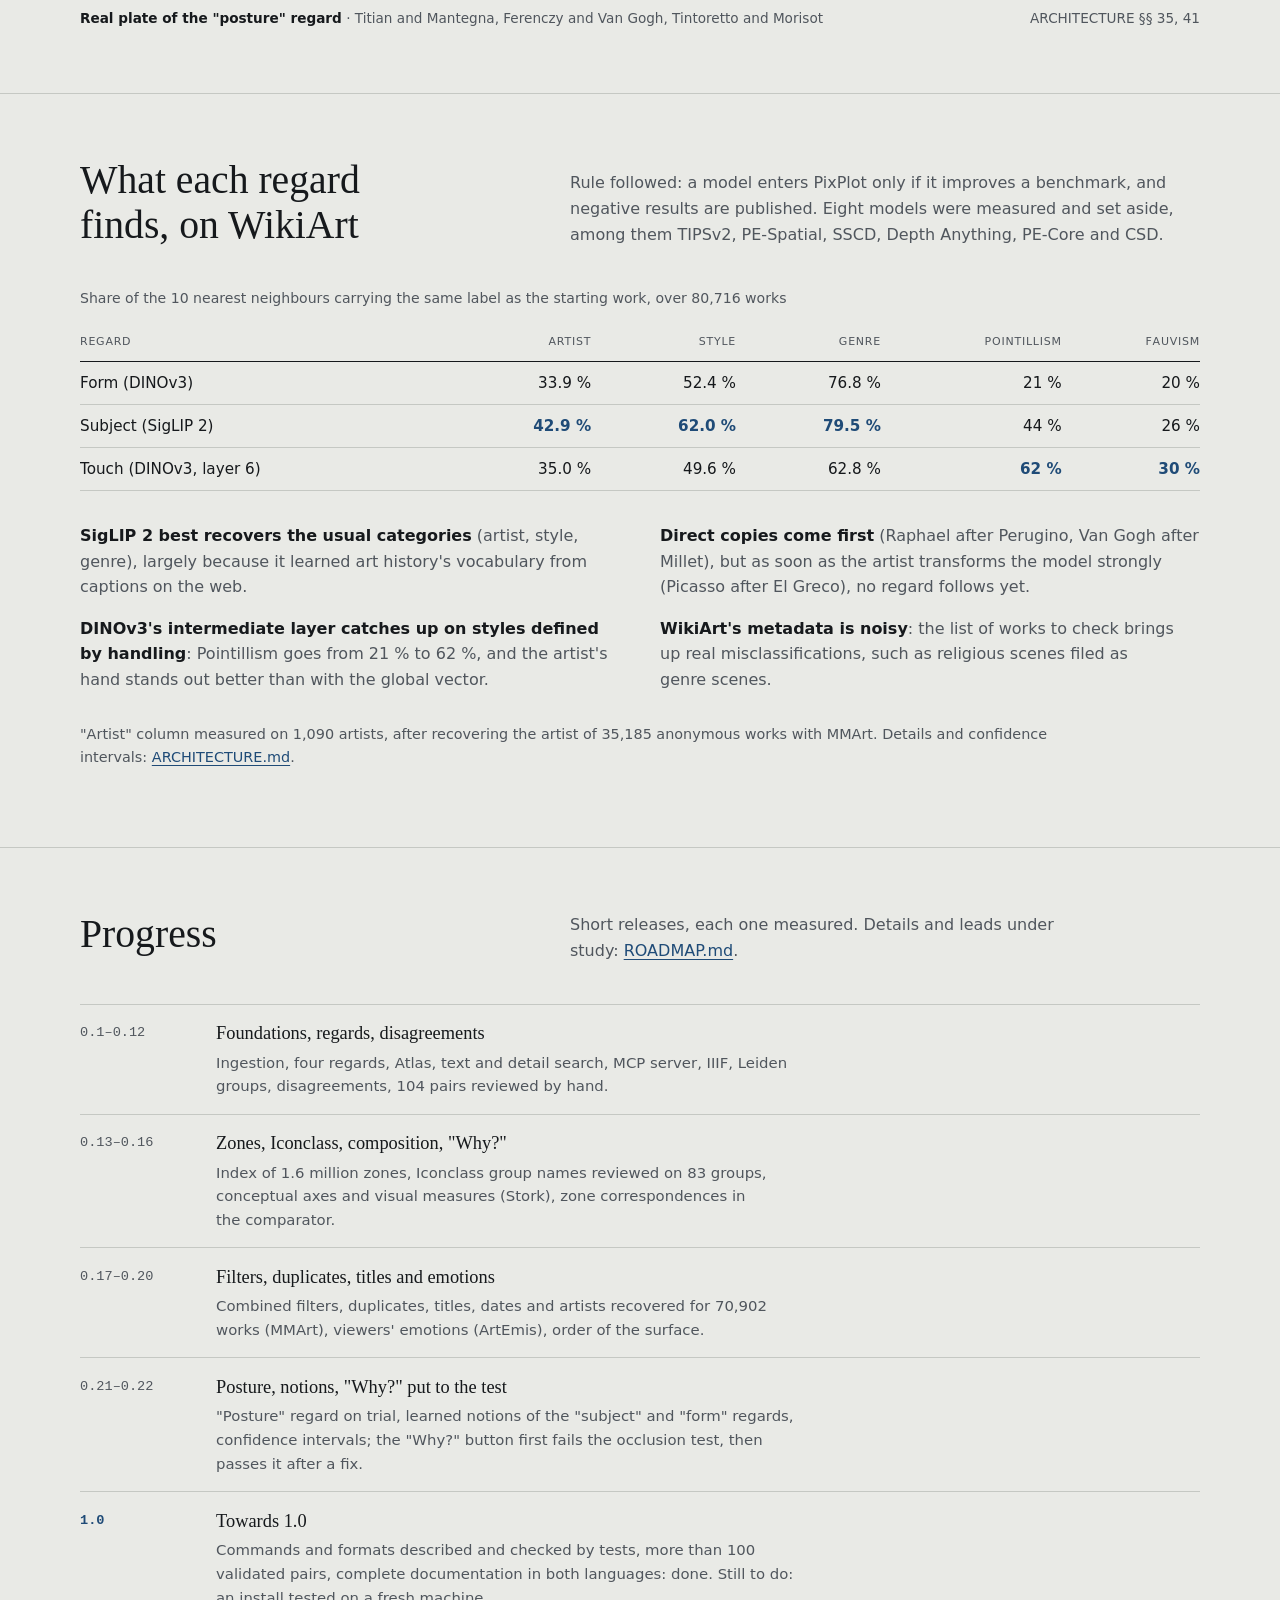
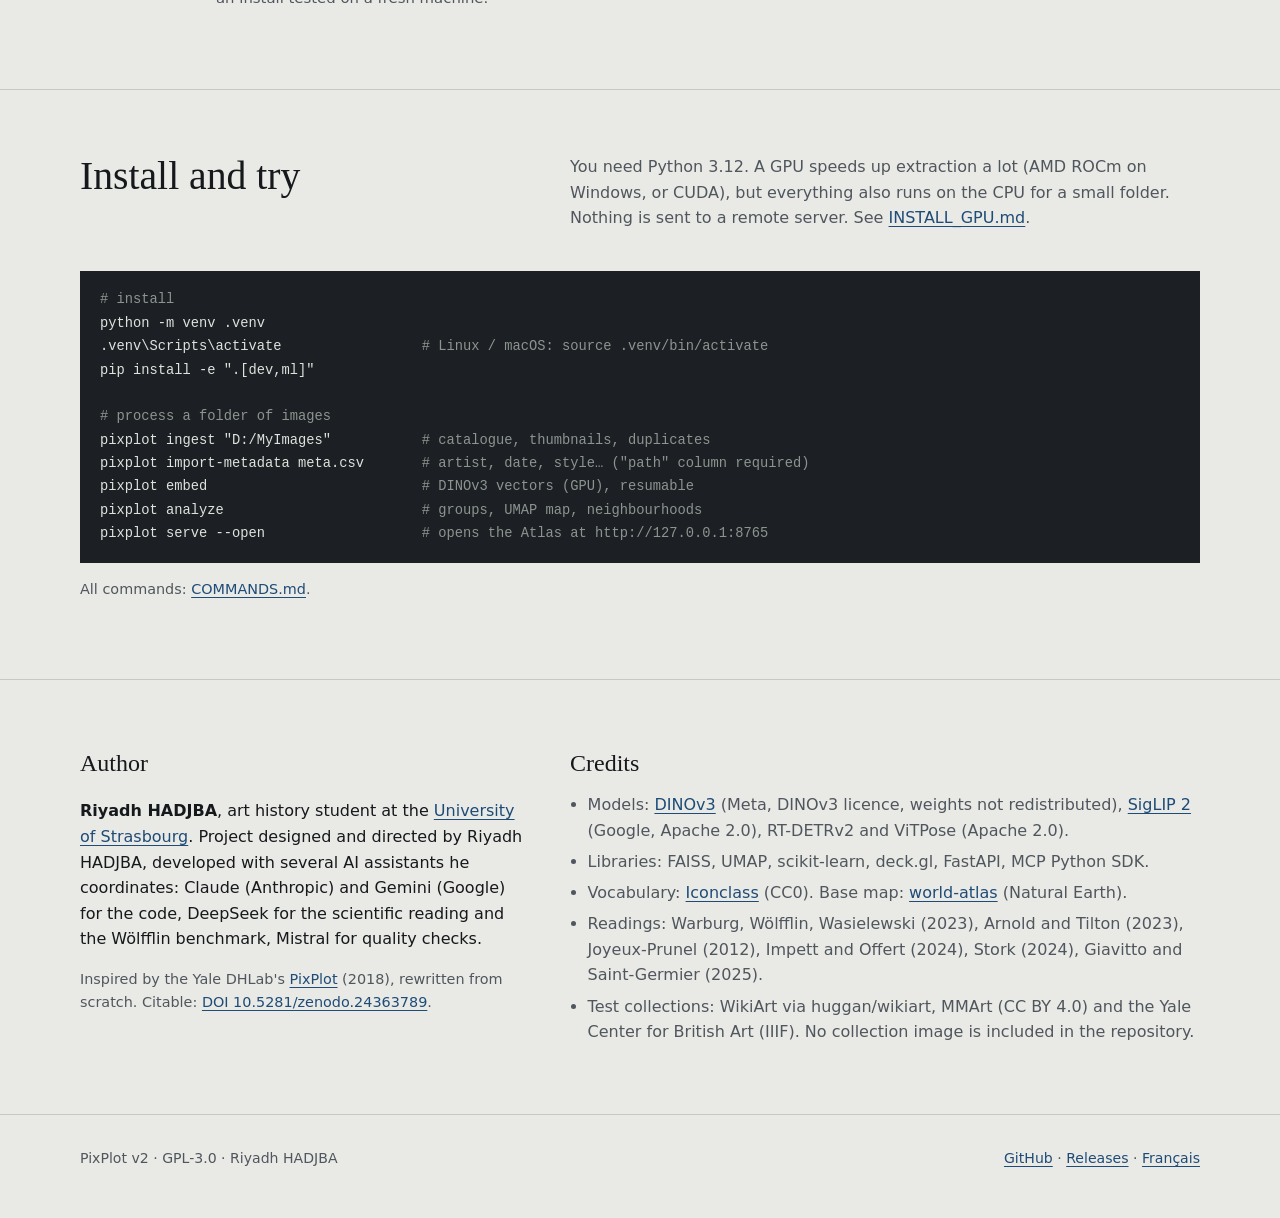
==== commit 9d263735: "Site : planche « Quand cette œuvre a-t-elle été faite ? » (datation estimée, vraie réponse sur un Dü" ====
--- a/site/index.html
+++ b/site/index.html
@@ -234,6 +234,28 @@
 
         <article class="plate">
           <div>
+            <p class="label smallcaps">Estimated dating</p>
+            <h3>When was this work made?</h3>
+            <p>For an undated work, PixPlot looks at the dated works that resemble it most: its artist's own when there
+              are enough, otherwise the whole collection. It suggests a date and an 80 % range, calibrated on dated
+              works set aside so that this "80 %" holds.</p>
+            <dl>
+              <dt>On WikiArt</dt><dd>an undated Dürer portrait: around 1520 (1516–1523), from his closest dated
+                portraits, 1514 to 1524</dd>
+              <dt>Measure</dt><dd>a 3-year median error when the artist is known; 12 years otherwise, no better than the
+                style label (ARCHITECTURE § 45)</dd>
+              <dt>In the Atlas</dt><dd>the work's record; the timeline view, "estimated dates" box</dd>
+            </dl>
+            <p class="caveat">An estimated date says which period the neighbouring works resemble: a lead, not a
+              dating.</p>
+          </div>
+          <figure class="scene" data-scene="dater" data-label="An undated Dürer portrait, linked to his closest dated portraits placed on a 1500-1530 timeline, then the estimated range 1516-1523">
+            <figcaption class="cartel"><span>Real PixPlot answer · WikiArt 81k</span><button class="replay" type="button" hidden>Replay</button></figcaption>
+          </figure>
+        </article>
+
+        <article class="plate">
+          <div>
             <p class="label smallcaps">Notebook, Research Pack, assistant</p>
             <h3>How do I keep track of my research?</h3>
             <p>Leads go to the research notebook. The Research Pack export (.zip) gathers images, sourced metadata,
--- a/site/assets/site.css
+++ b/site/assets/site.css
@@ -238,6 +238,14 @@
 .metric .bar { display: inline-block; width: 420px; height: 16px; background: var(--rule); position: relative; }
 .metric .bar i { position: absolute; inset: 0 auto 0 0; background: var(--glow); }
 .metric .bar.dim i { background: var(--ink-2); }
+/* planche étroite : légendes et notes masquées (dites dans le texte de la planche), étiquettes grossies */
+.stage.narrow :is(.w-cap, .w-text.note) { display: none; }
+.stage.narrow .w-text { font-size: 34px; }
+.stage.narrow .w-text .field { font-size: 34px; }
+.stage.narrow :is(.mono-t, .muted-t) { font-size: 28px; }
+.stage.narrow .metric .bar { width: 300px; height: 24px; }
+.stage.narrow .metric b { width: 130px; }
+.stage.narrow .ov :is(.link, .hot) { stroke-width: 4.5; }
 .ov :is(rect, path) { fill: none; stroke-dasharray: 1; }
 .ov .hot { stroke: var(--hot); stroke-width: 3; }
 .ov .hot.lit { filter: drop-shadow(0 0 6px var(--hot)); }
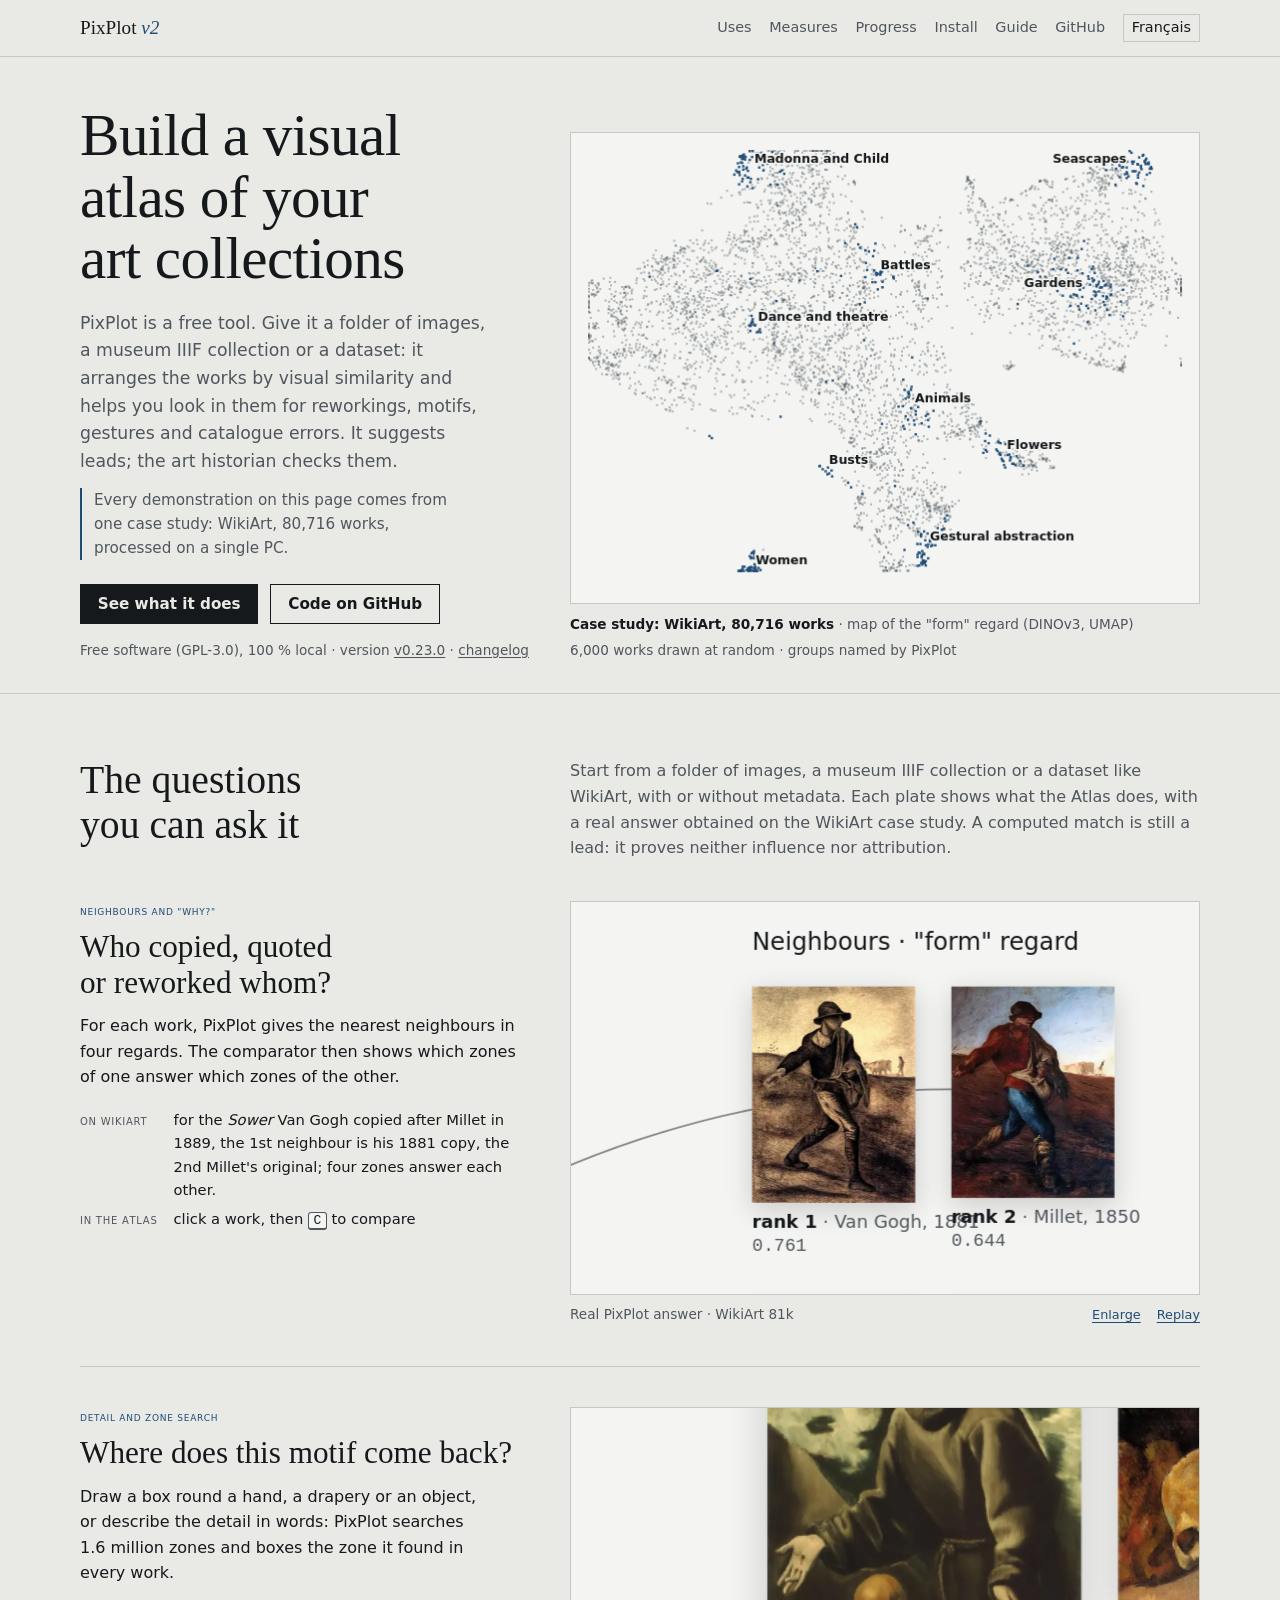
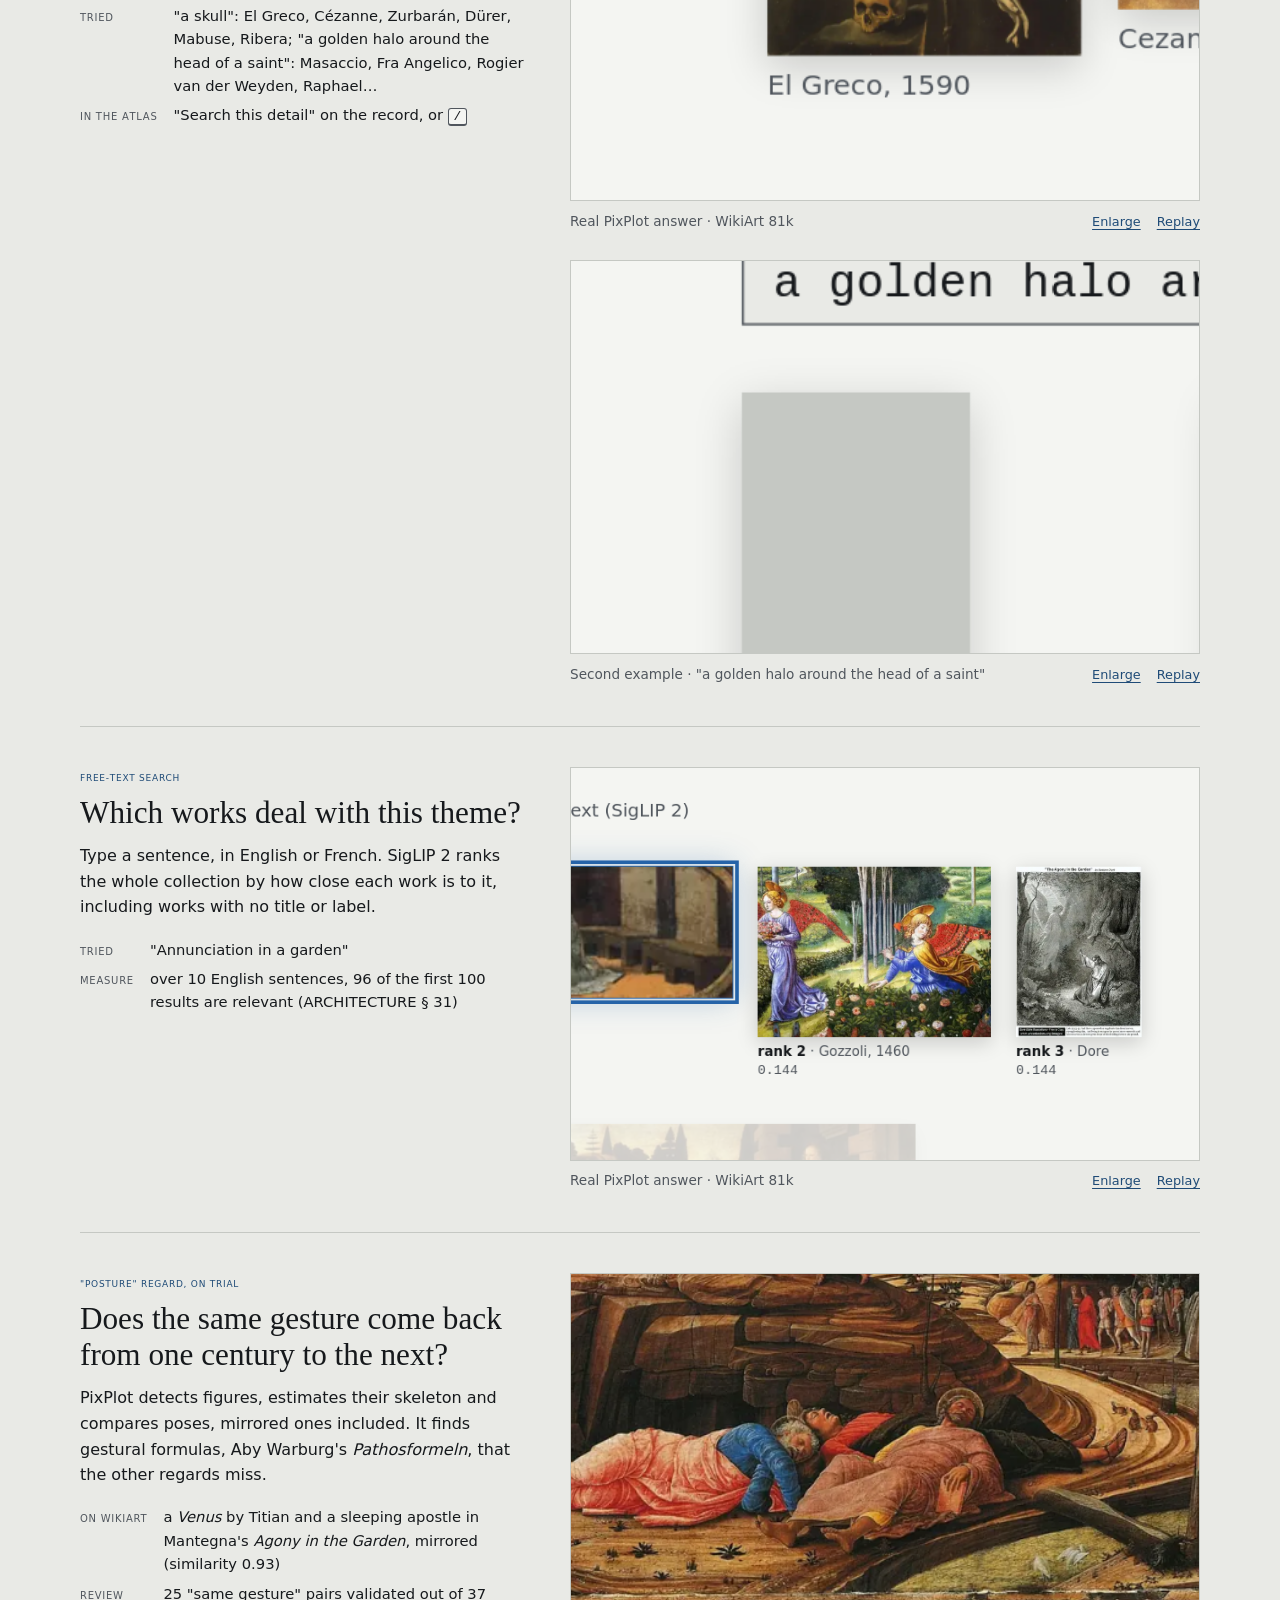
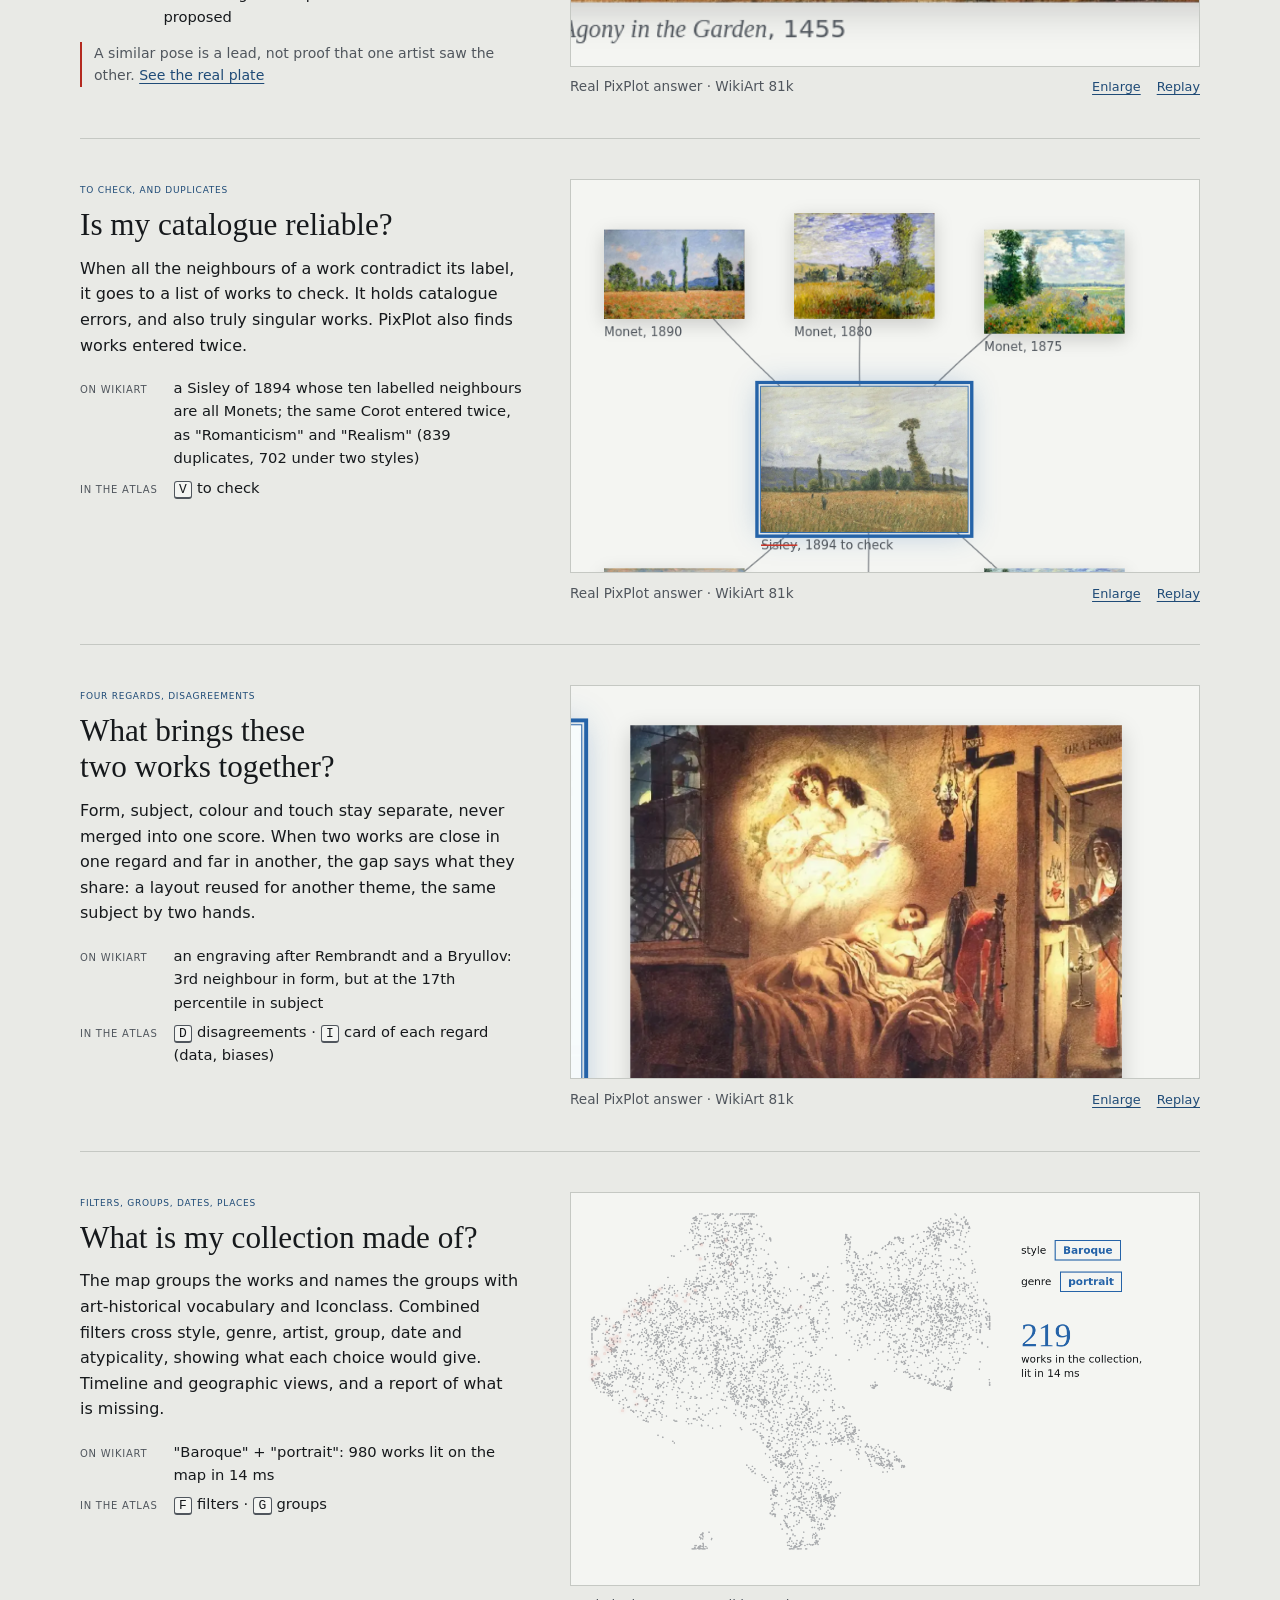
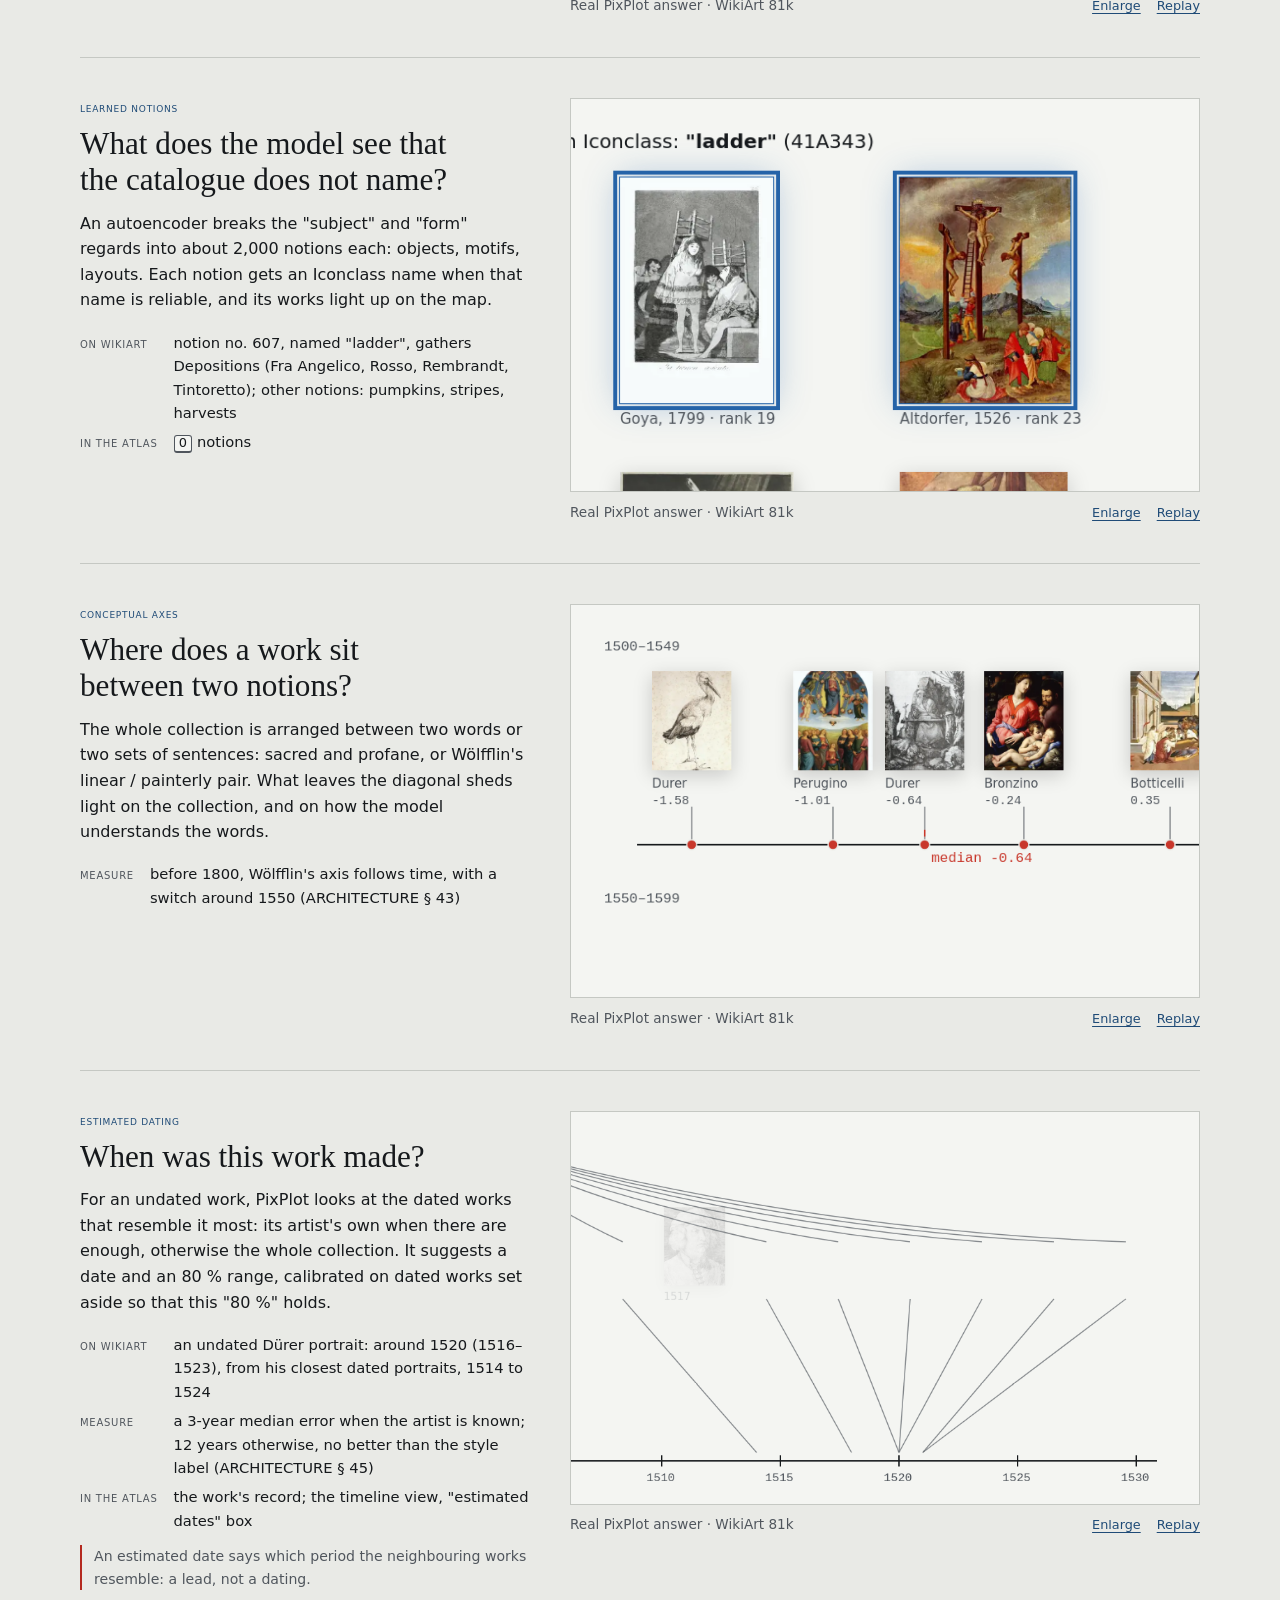
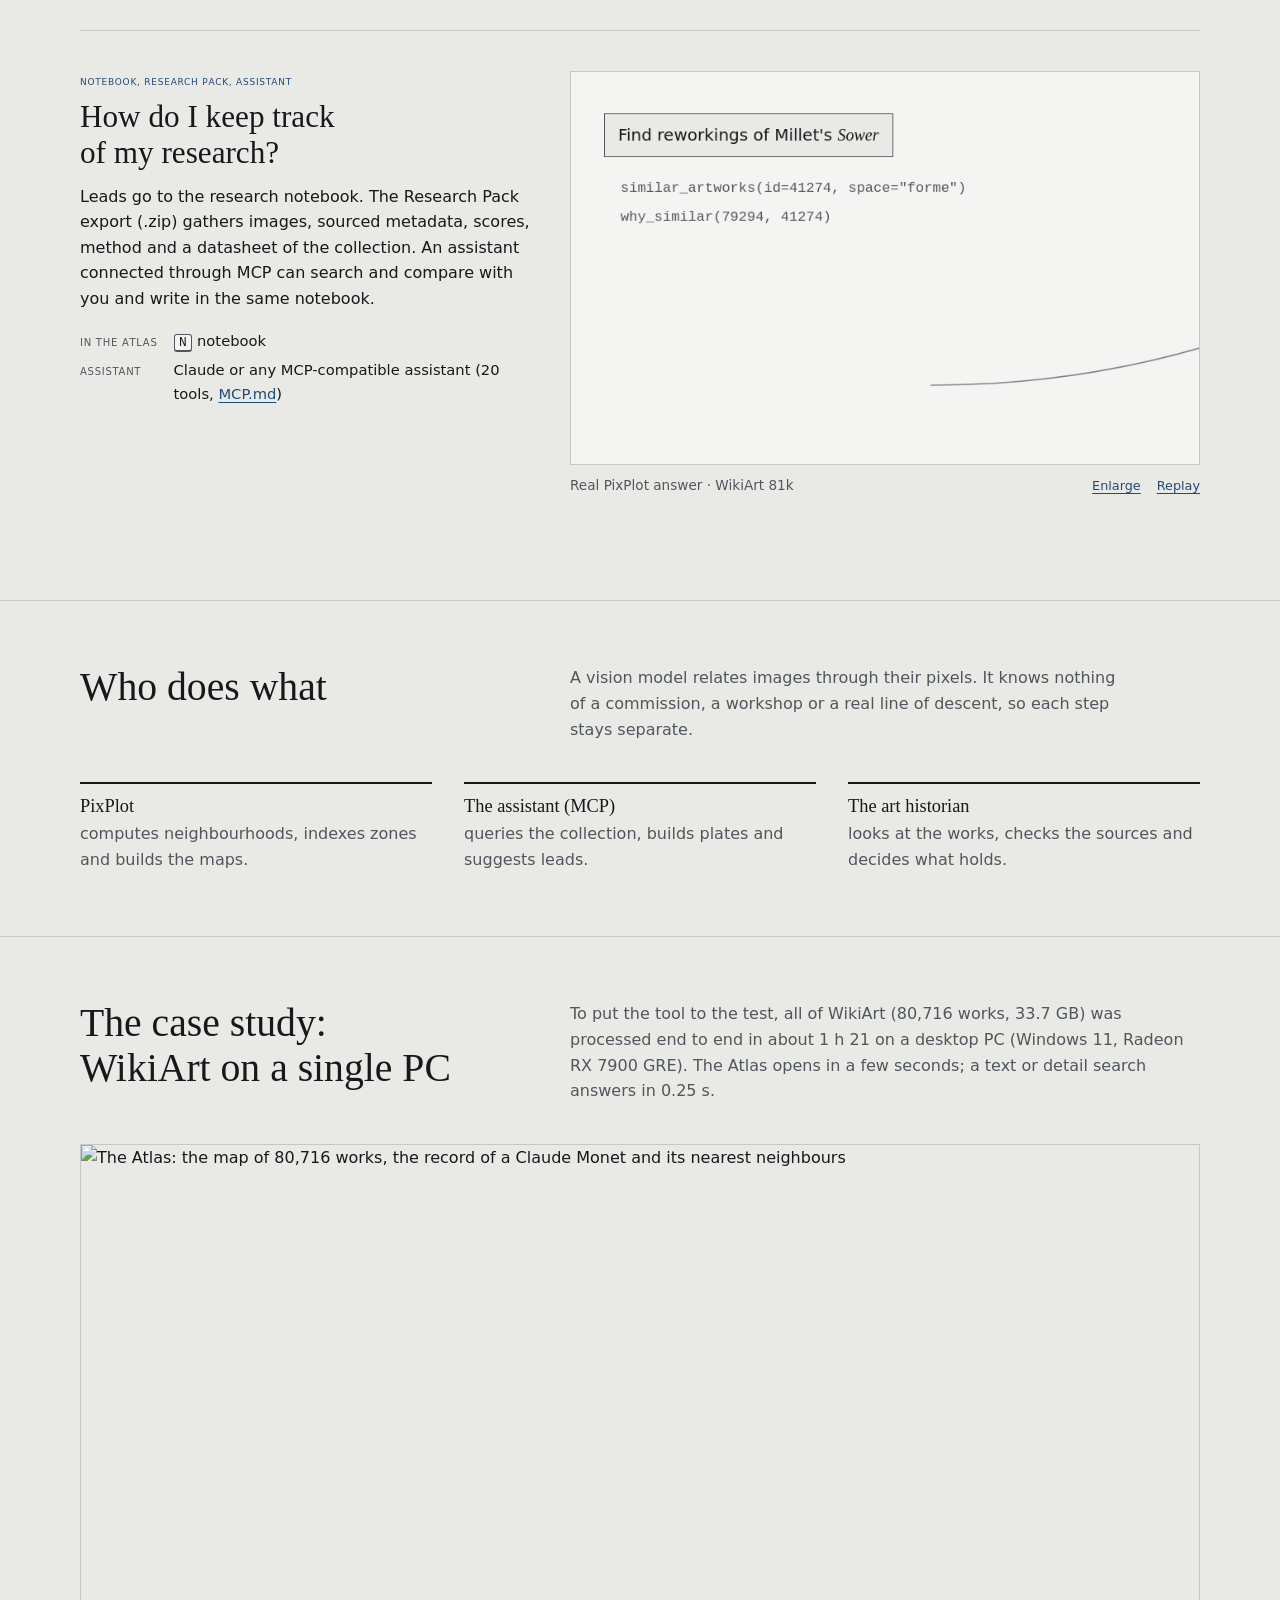
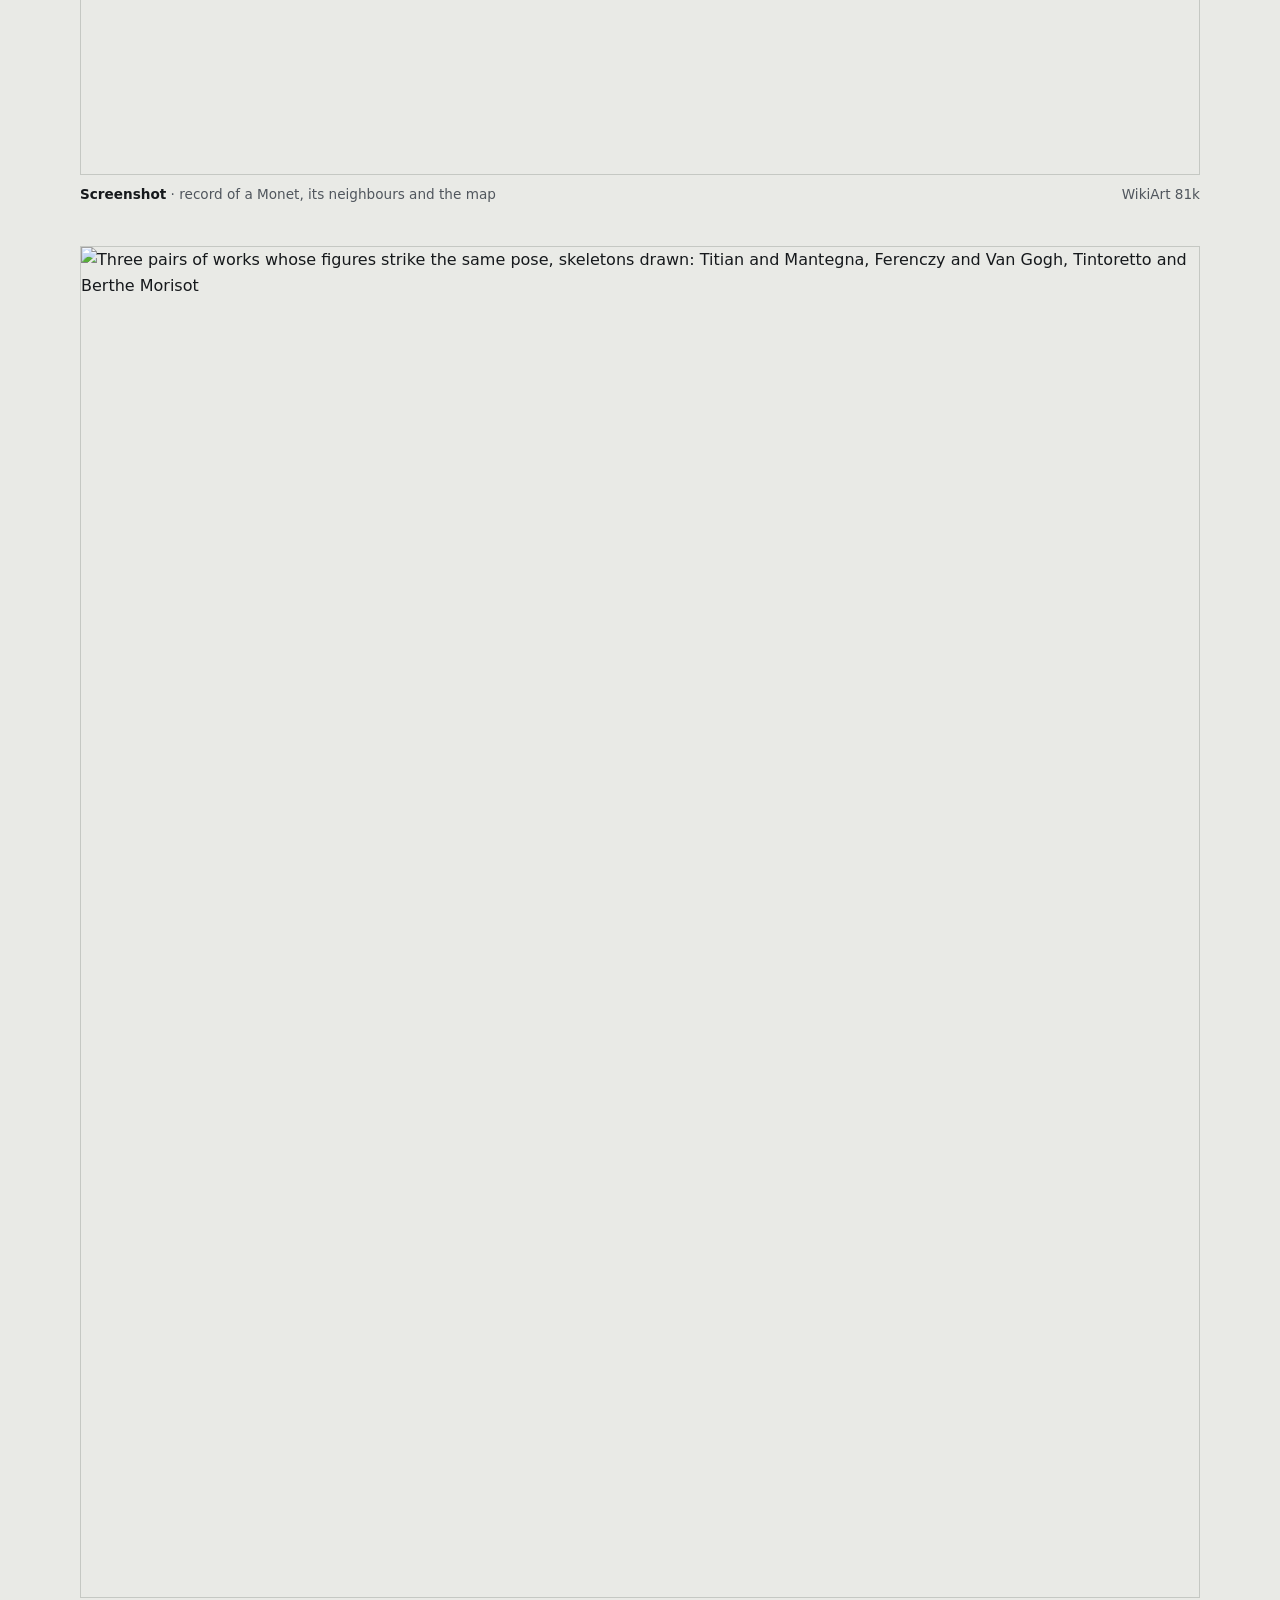
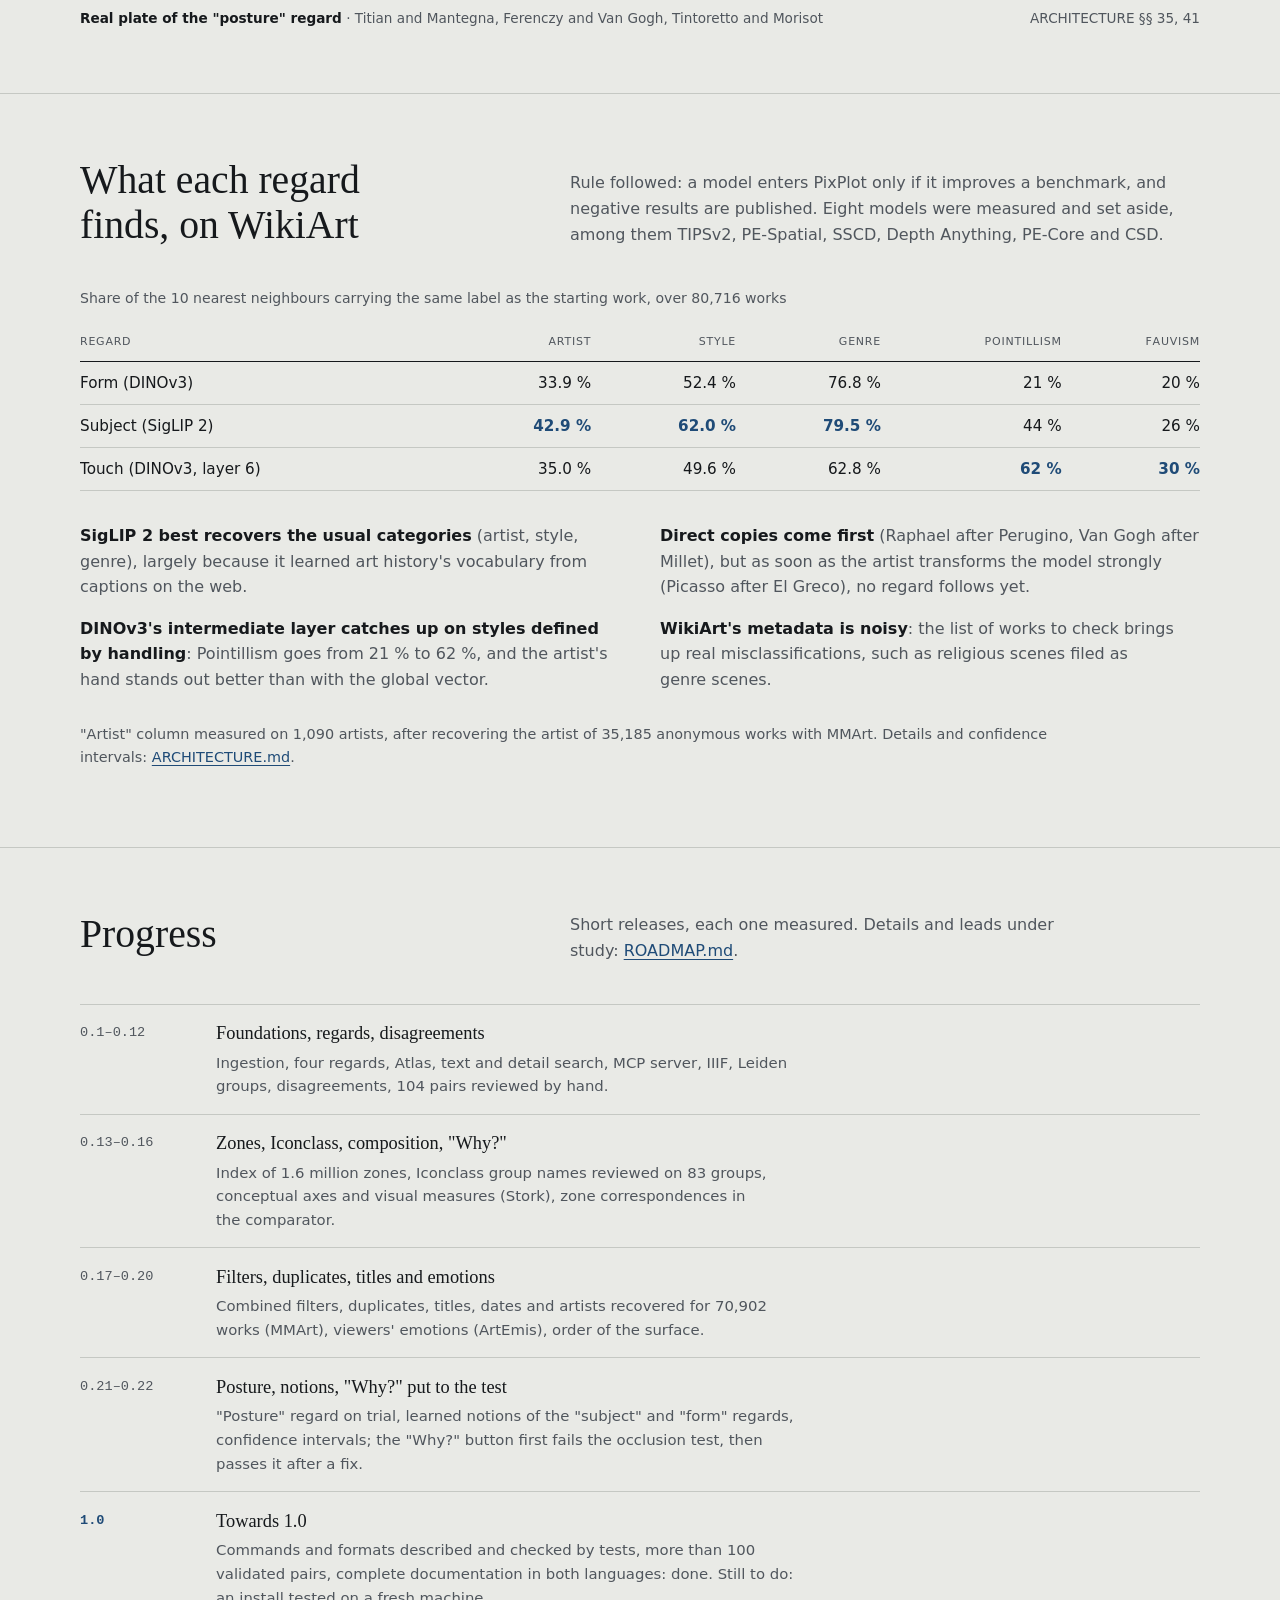
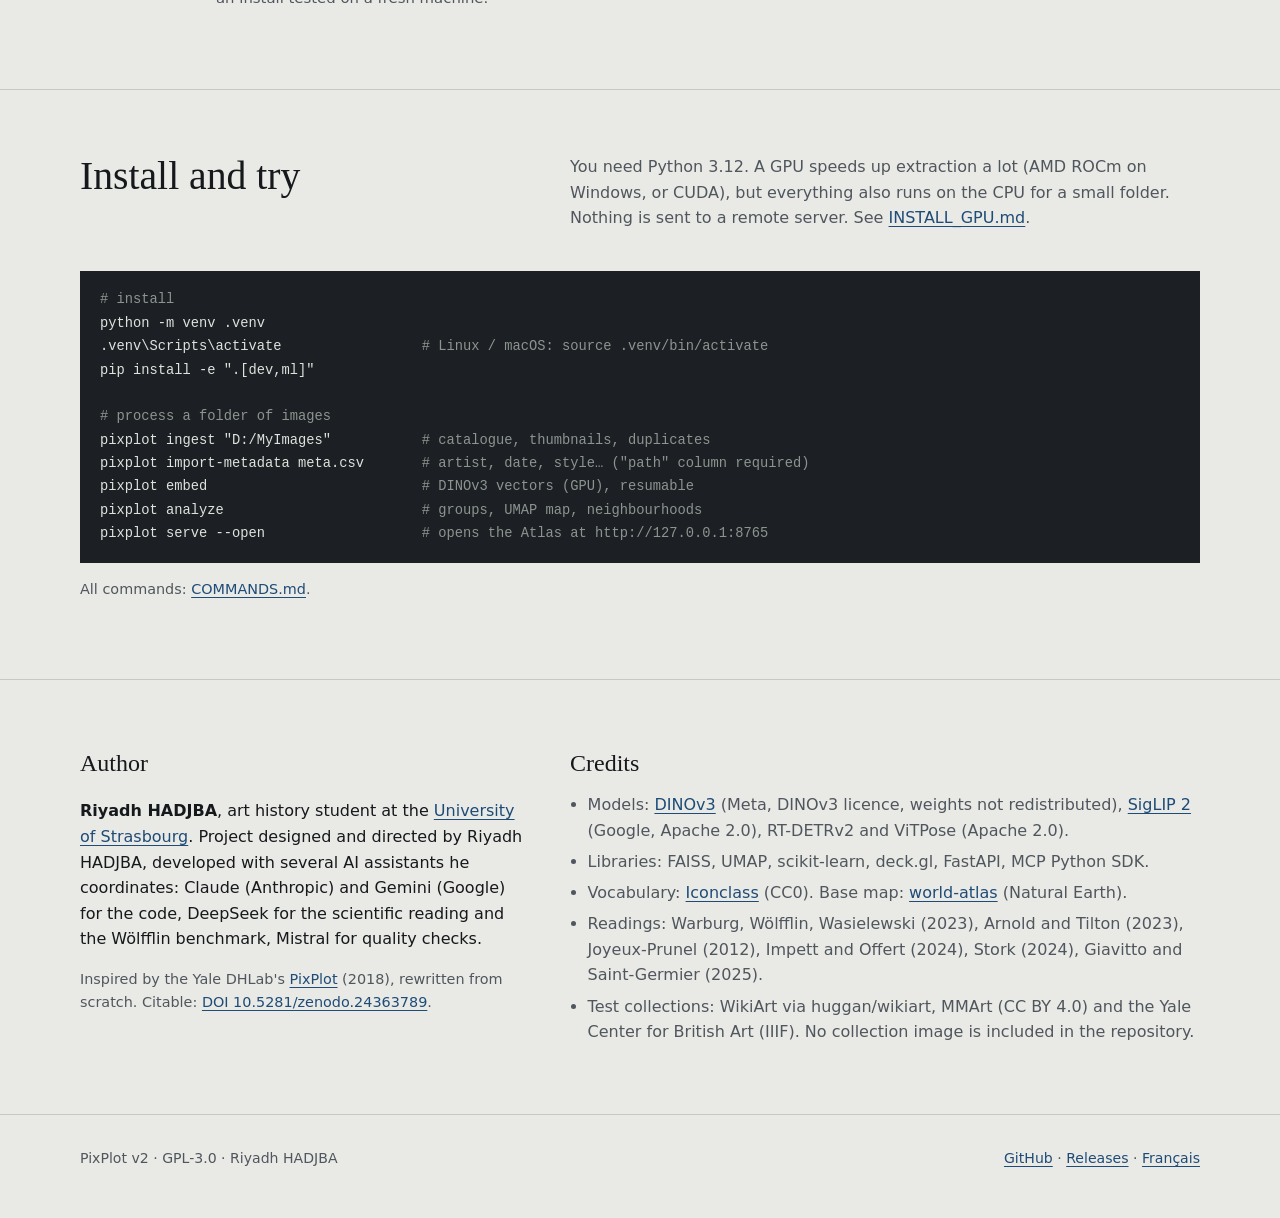
==== commit 9eddc3a7: "0.23.0 : datation estimée, banc « influence », Wölfflin, tuiles, sauvegarde, nouveau site Version 0." ====
--- a/site/index.html
+++ b/site/index.html
@@ -50,7 +50,7 @@
           <a class="btn" href="https://github.com/riyadhHDA/pixplot-v2">Code on GitHub</a>
         </div>
         <p class="version">Free software (GPL-3.0), 100 % local · version
-          <a href="https://github.com/riyadhHDA/pixplot-v2/releases" data-version>v0.22.0</a> ·
+          <a href="https://github.com/riyadhHDA/pixplot-v2/releases" data-version>v0.23.0</a> ·
           <a href="https://github.com/riyadhHDA/pixplot-v2/blob/main/CHANGELOG.md">changelog</a></p>
       </div>
       <figure class="map-plate">
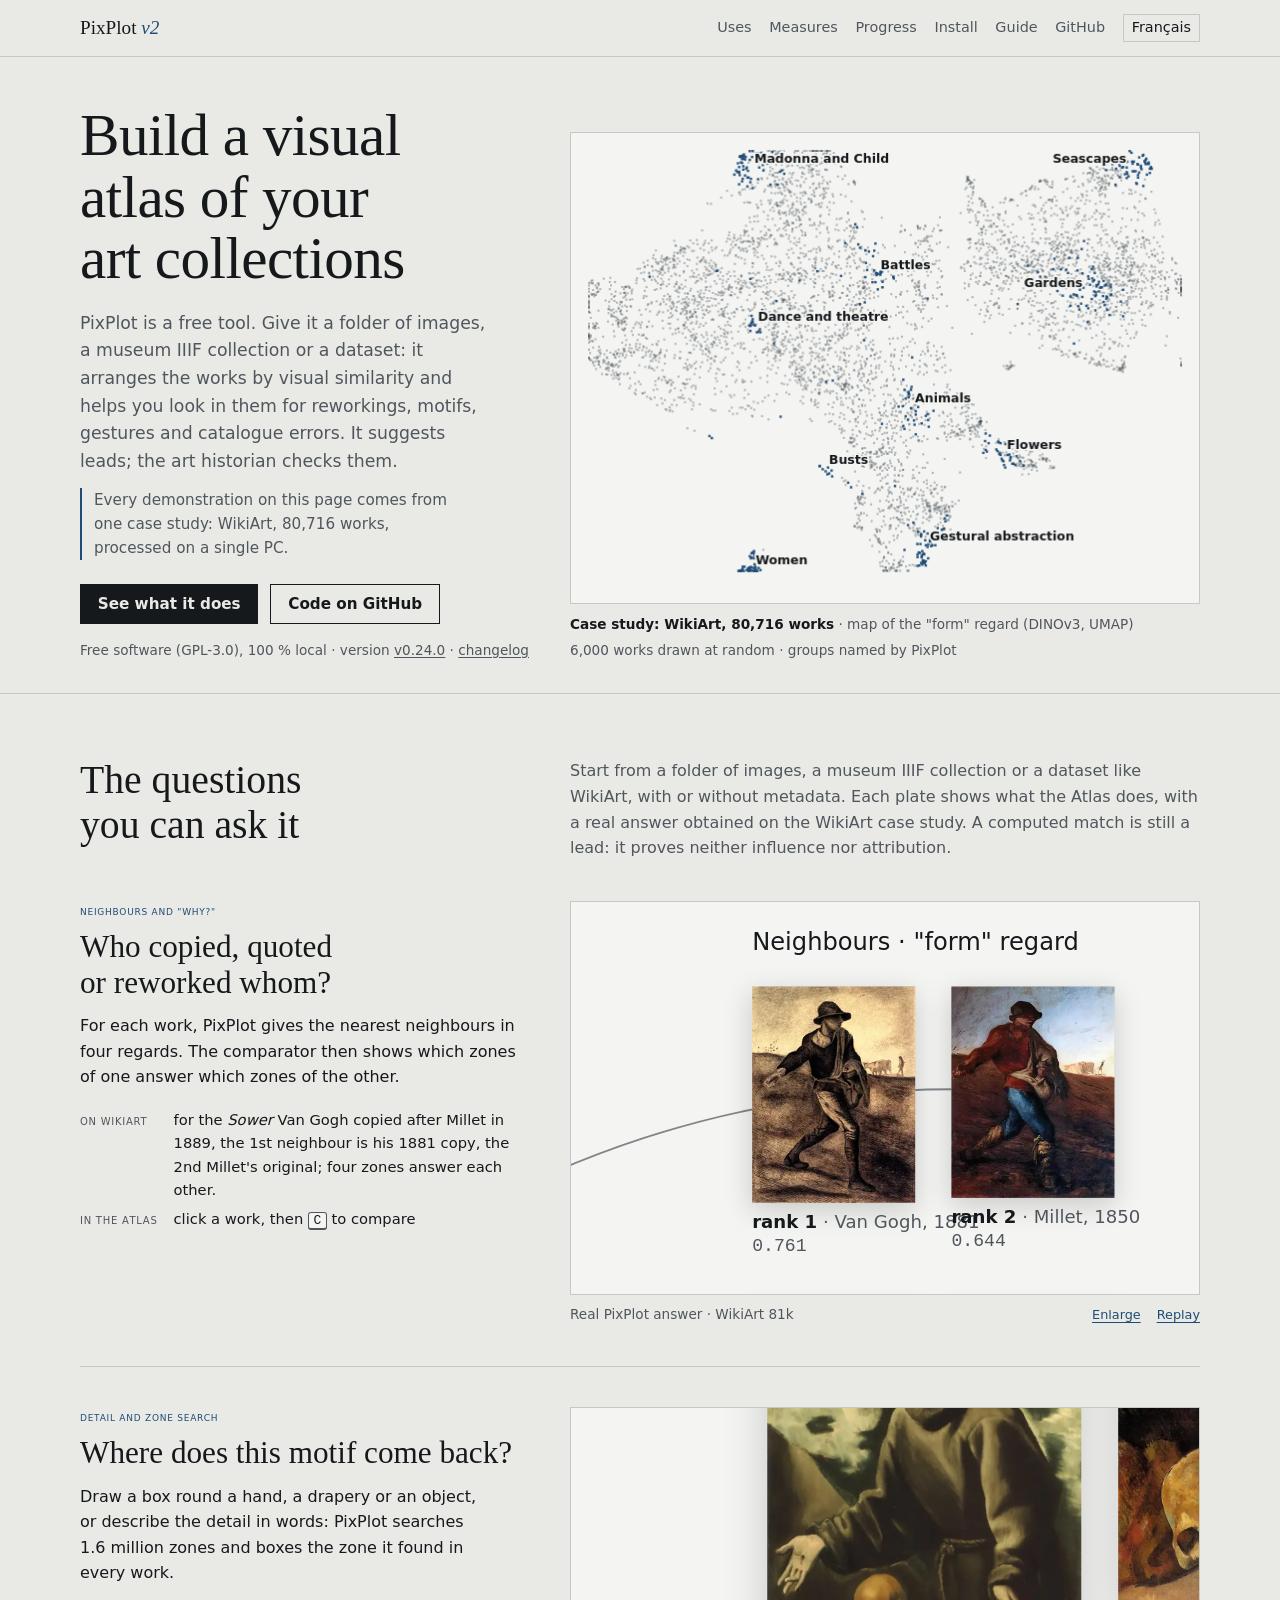
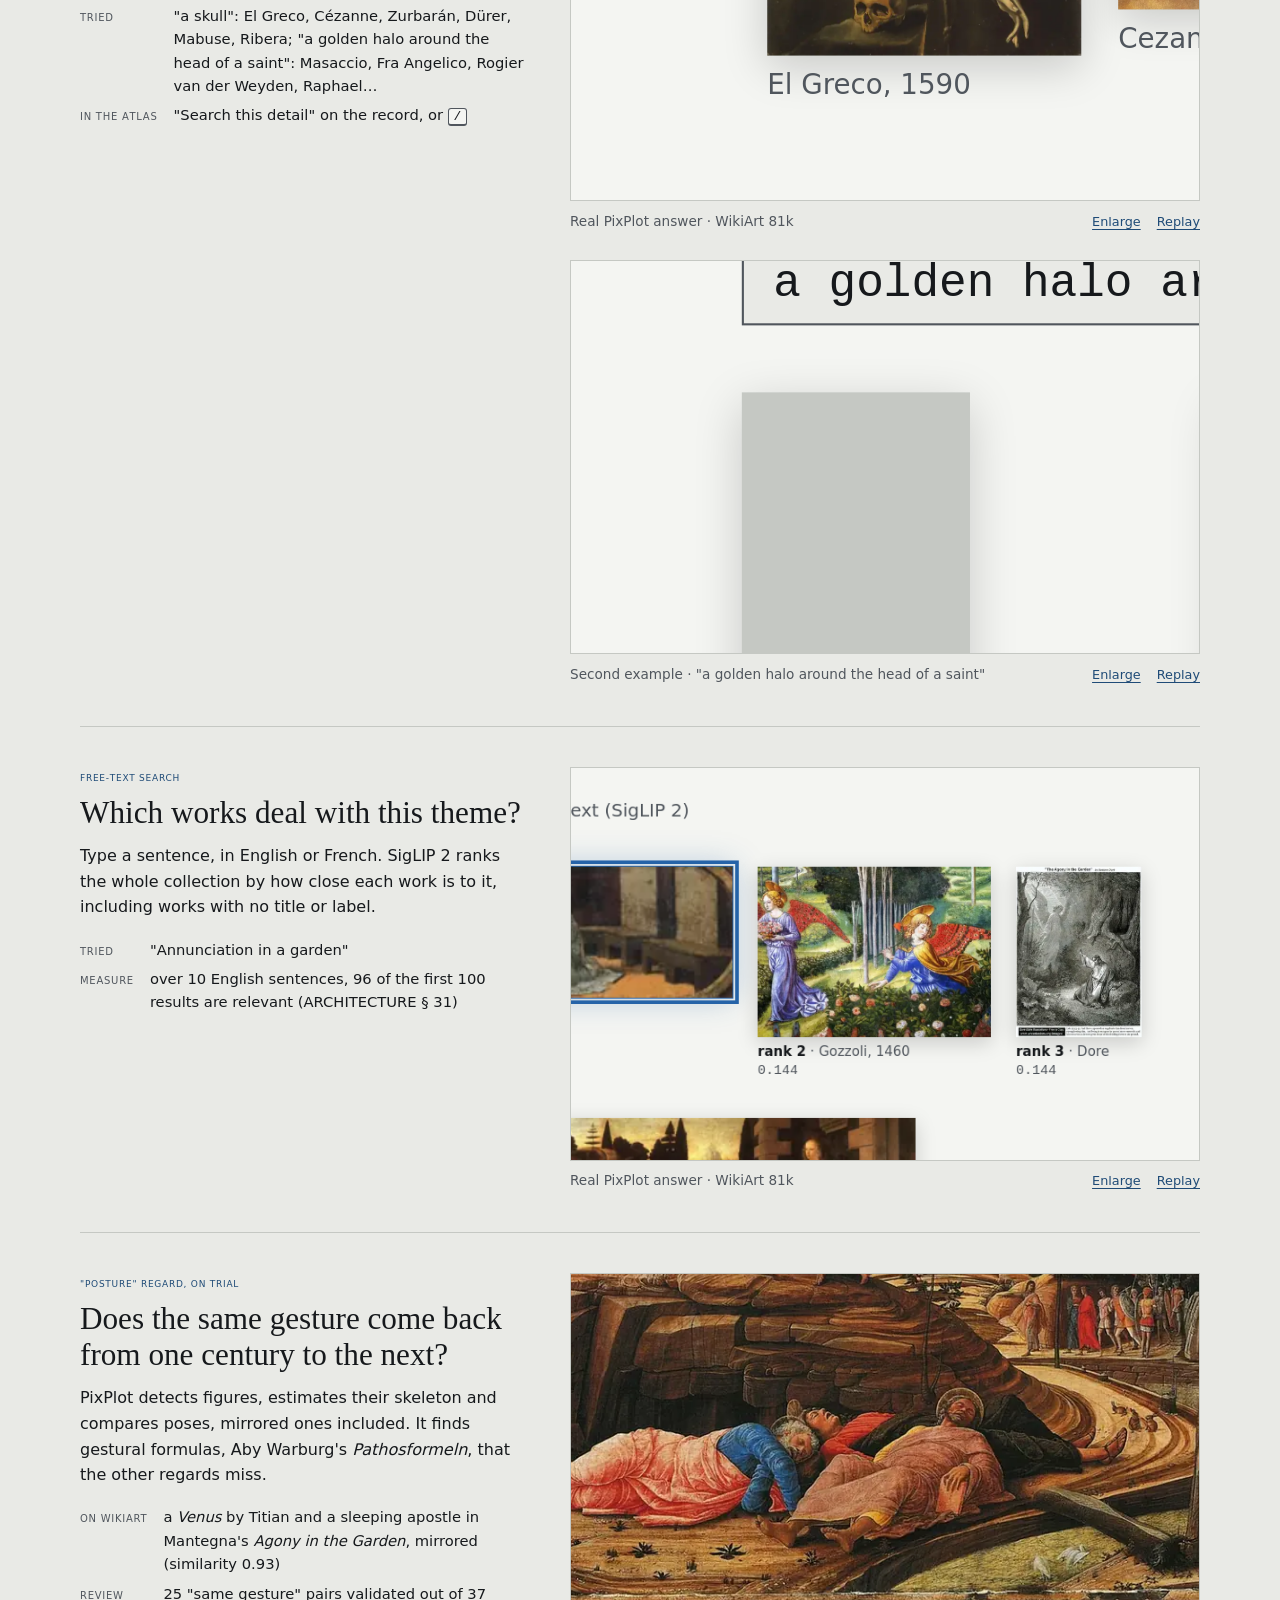
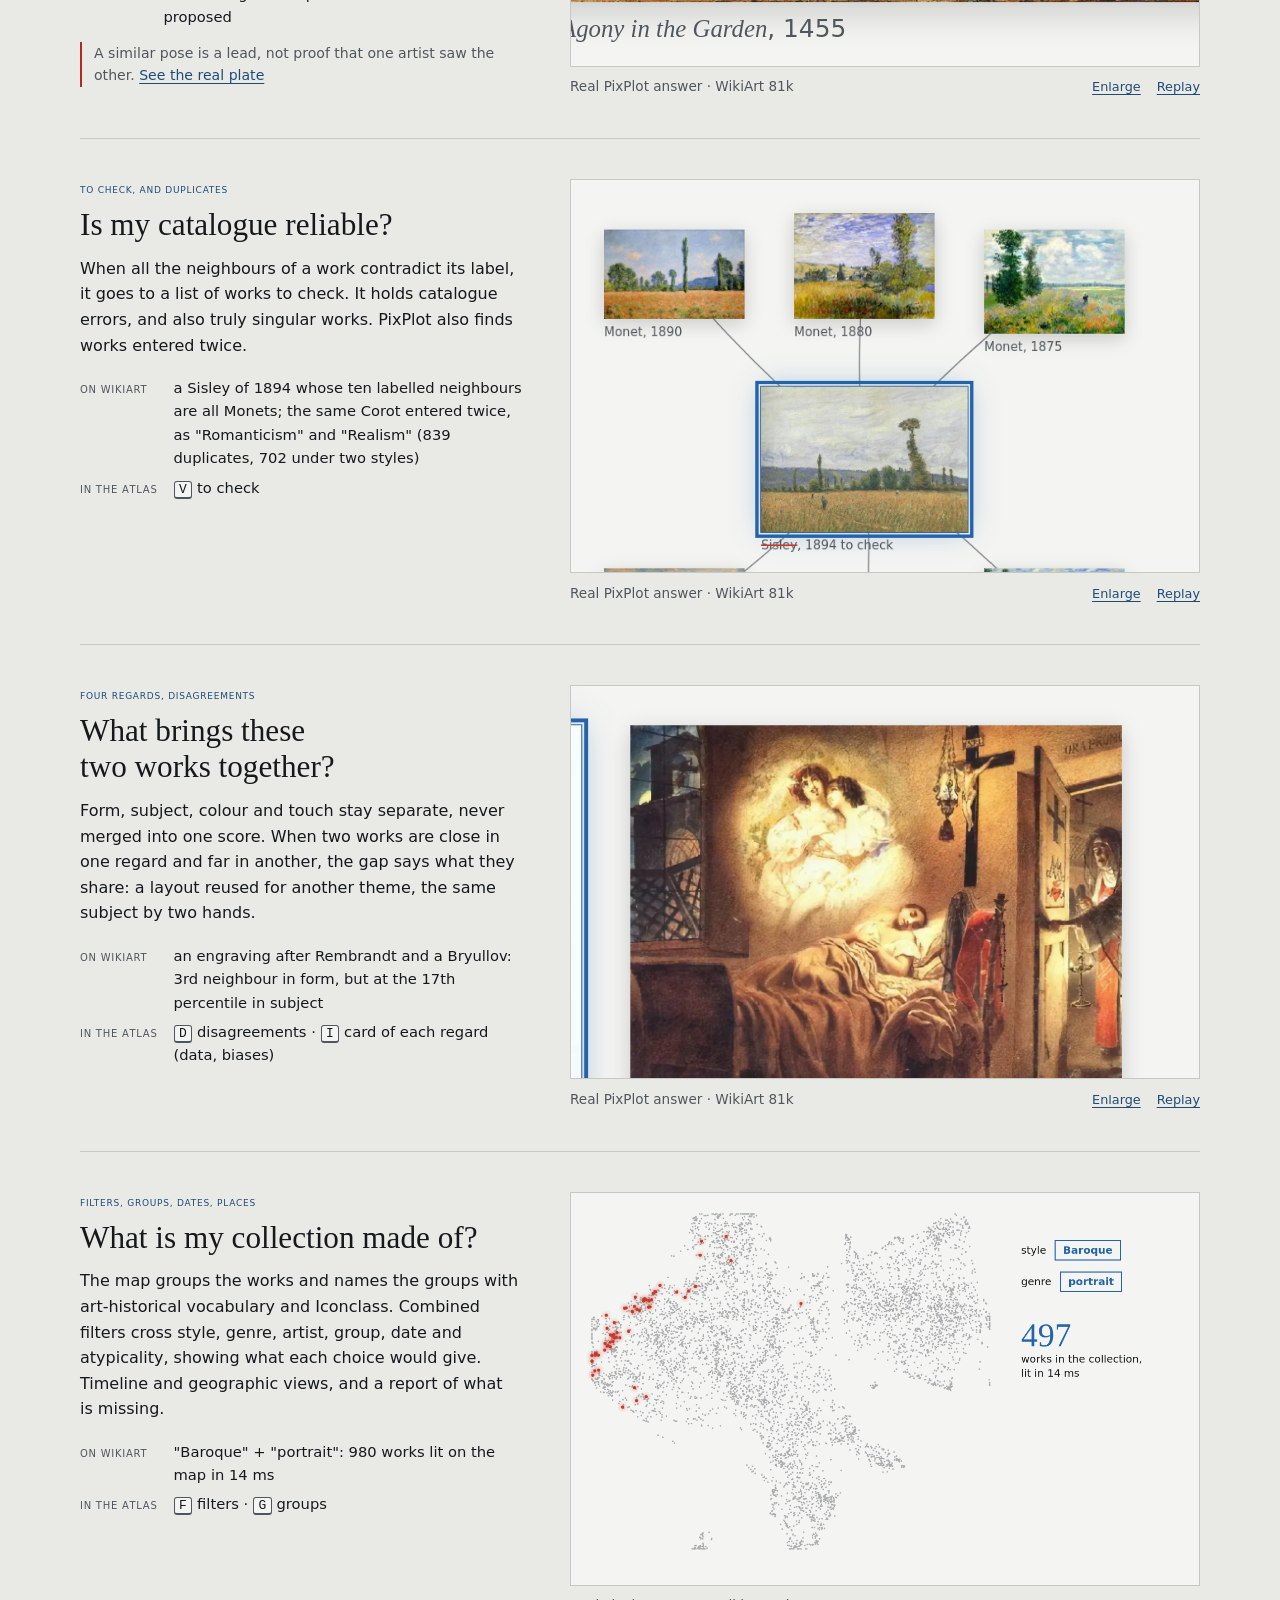
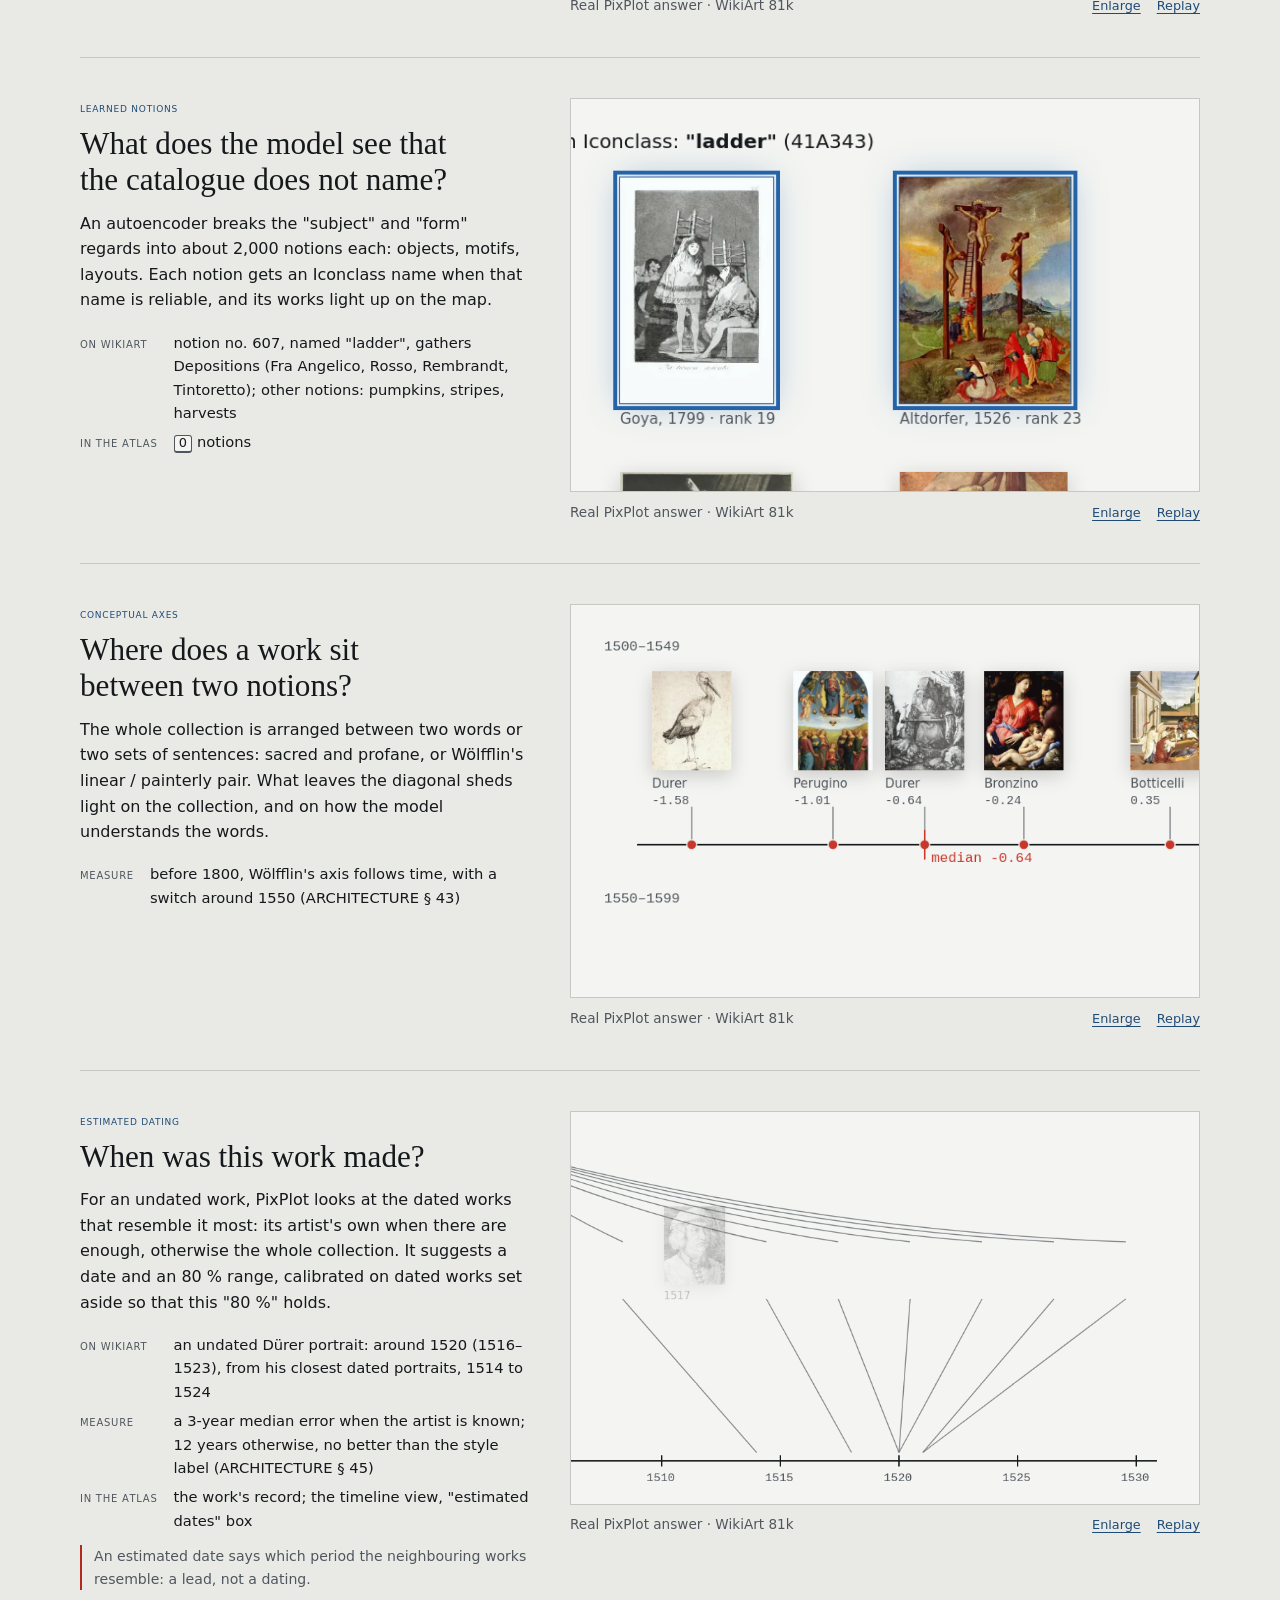
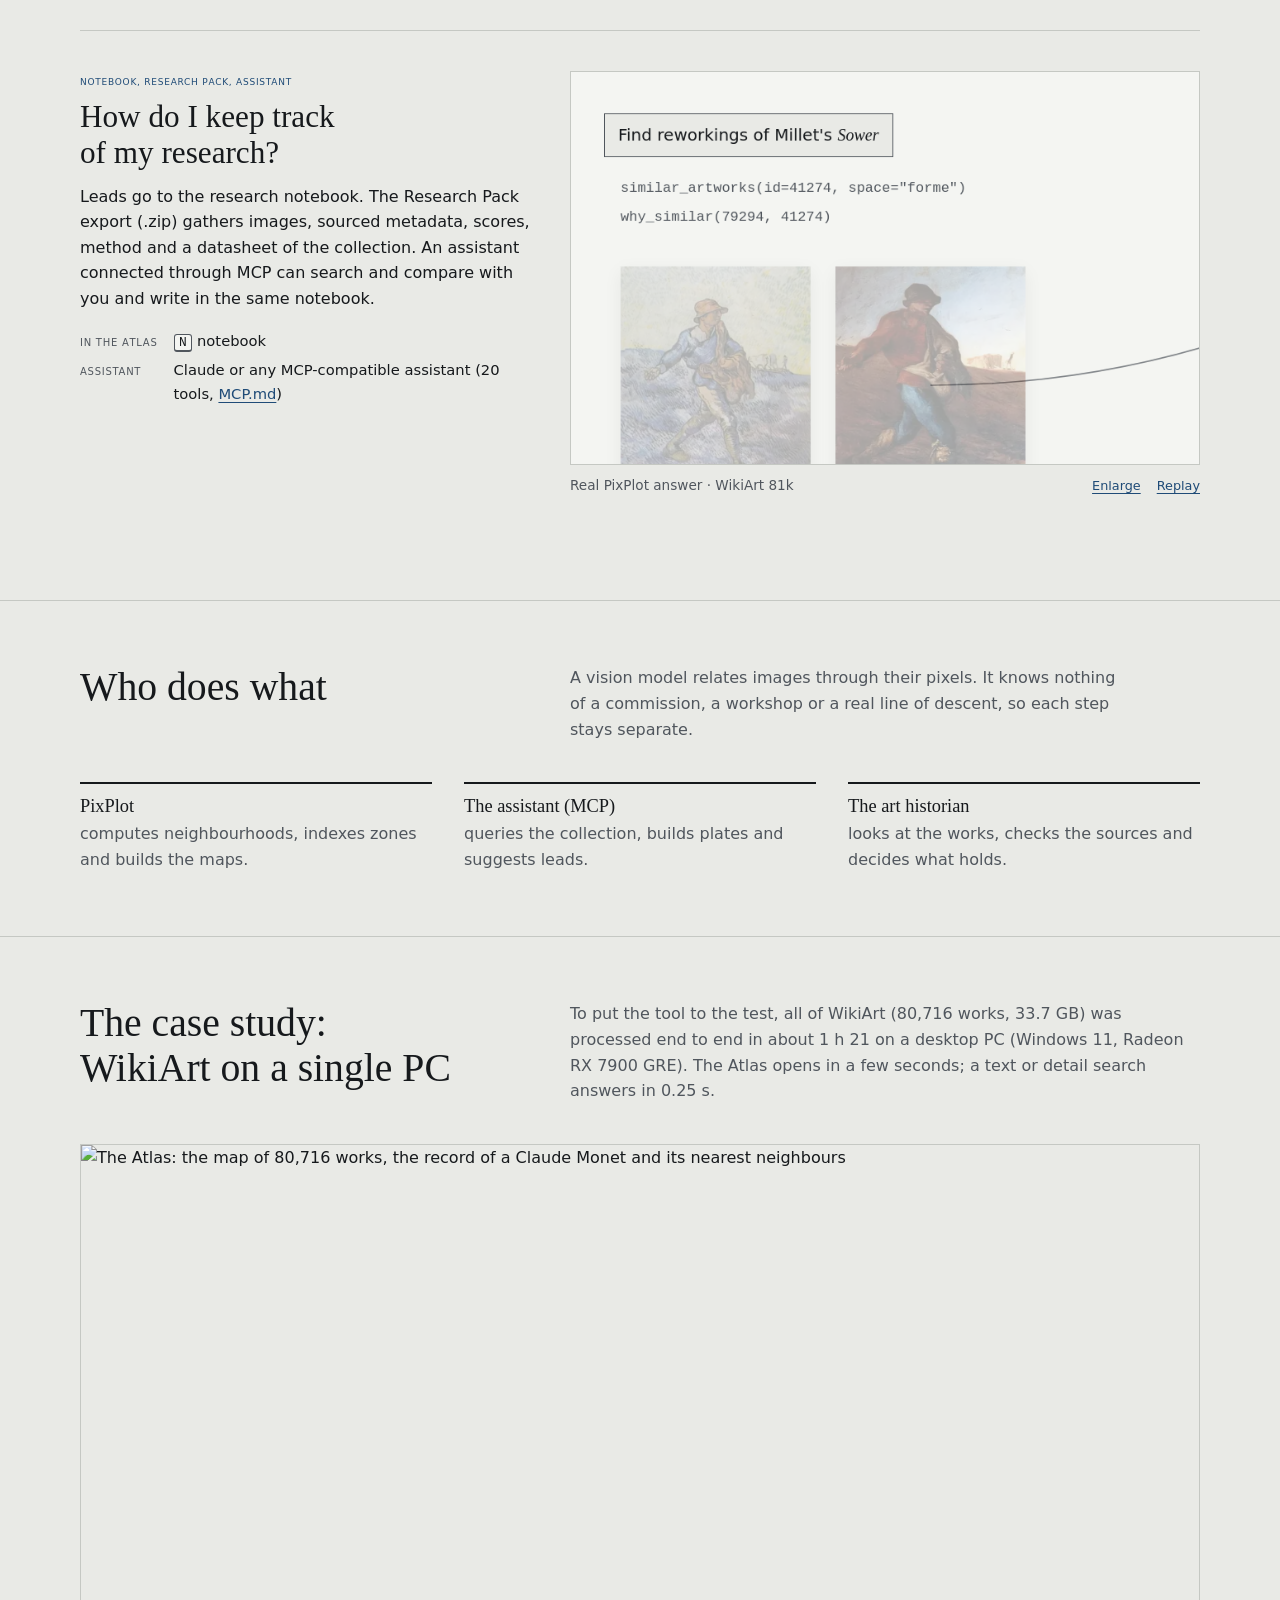
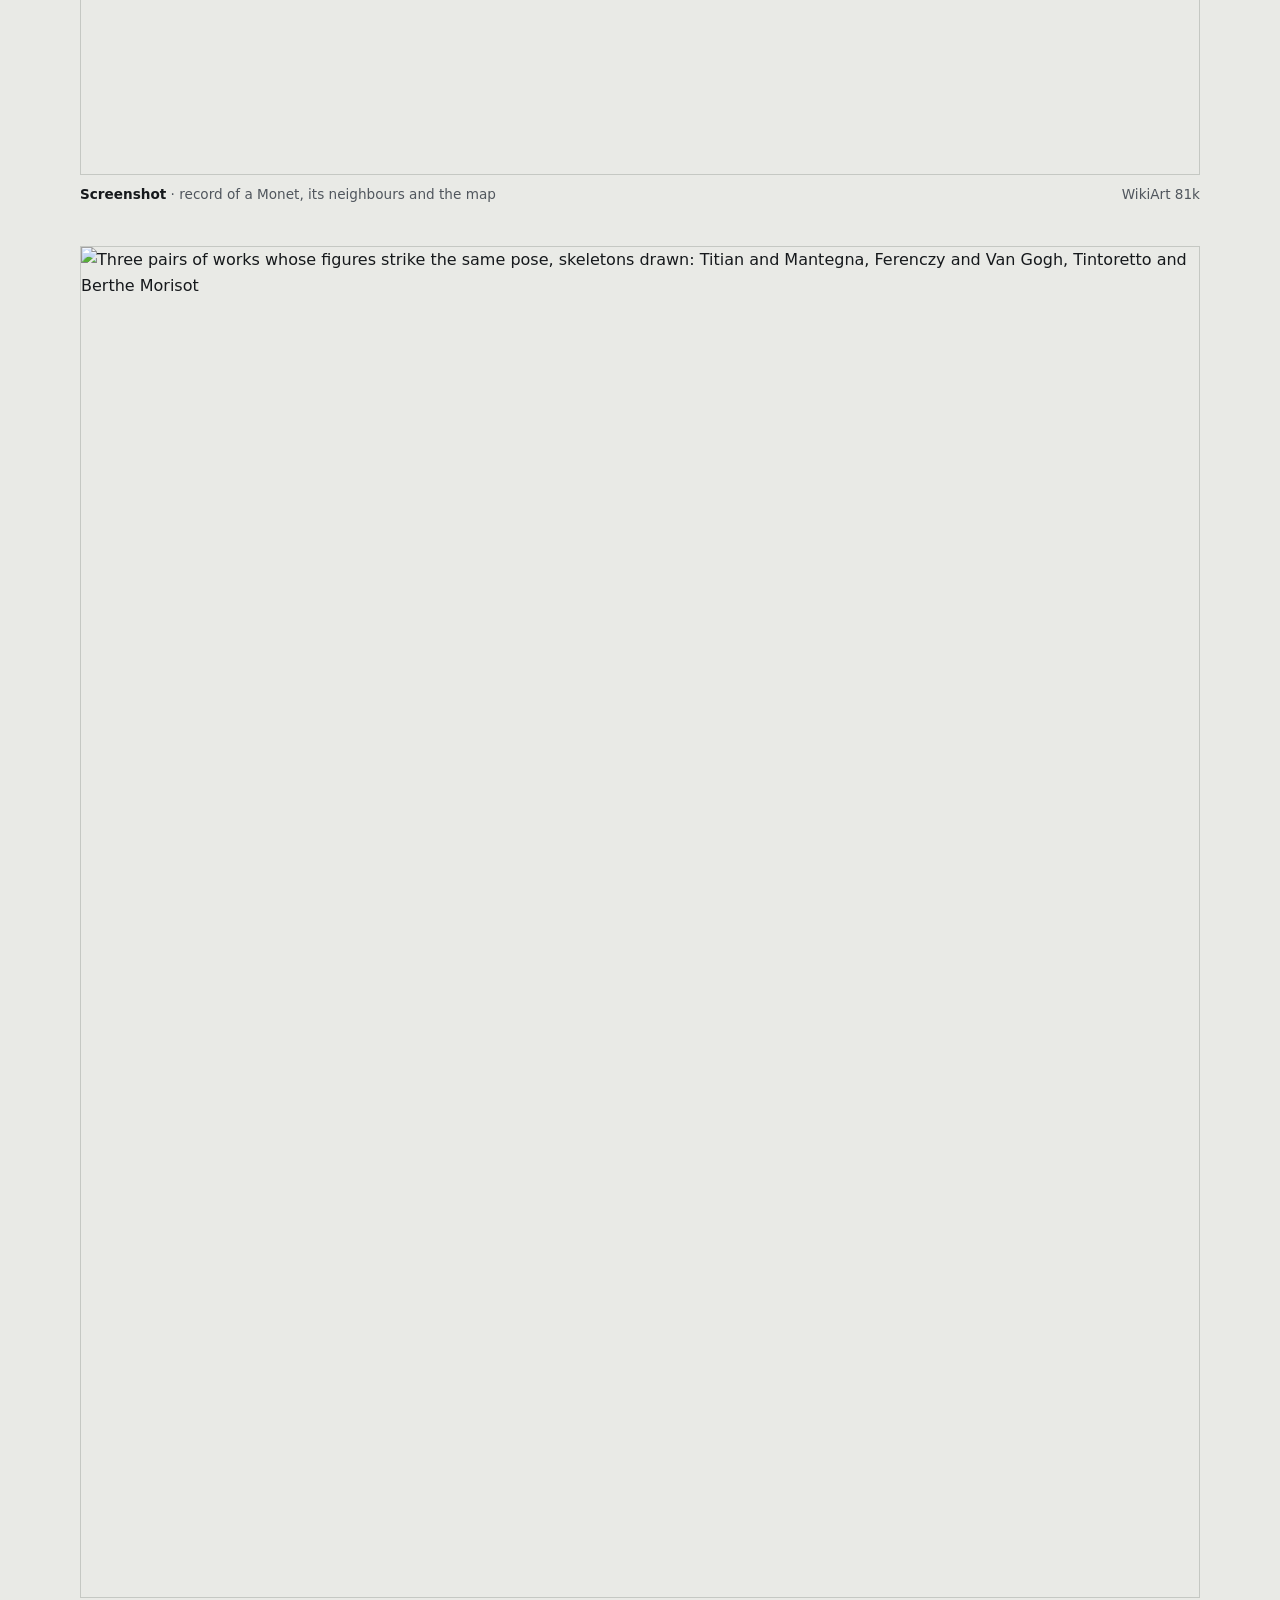
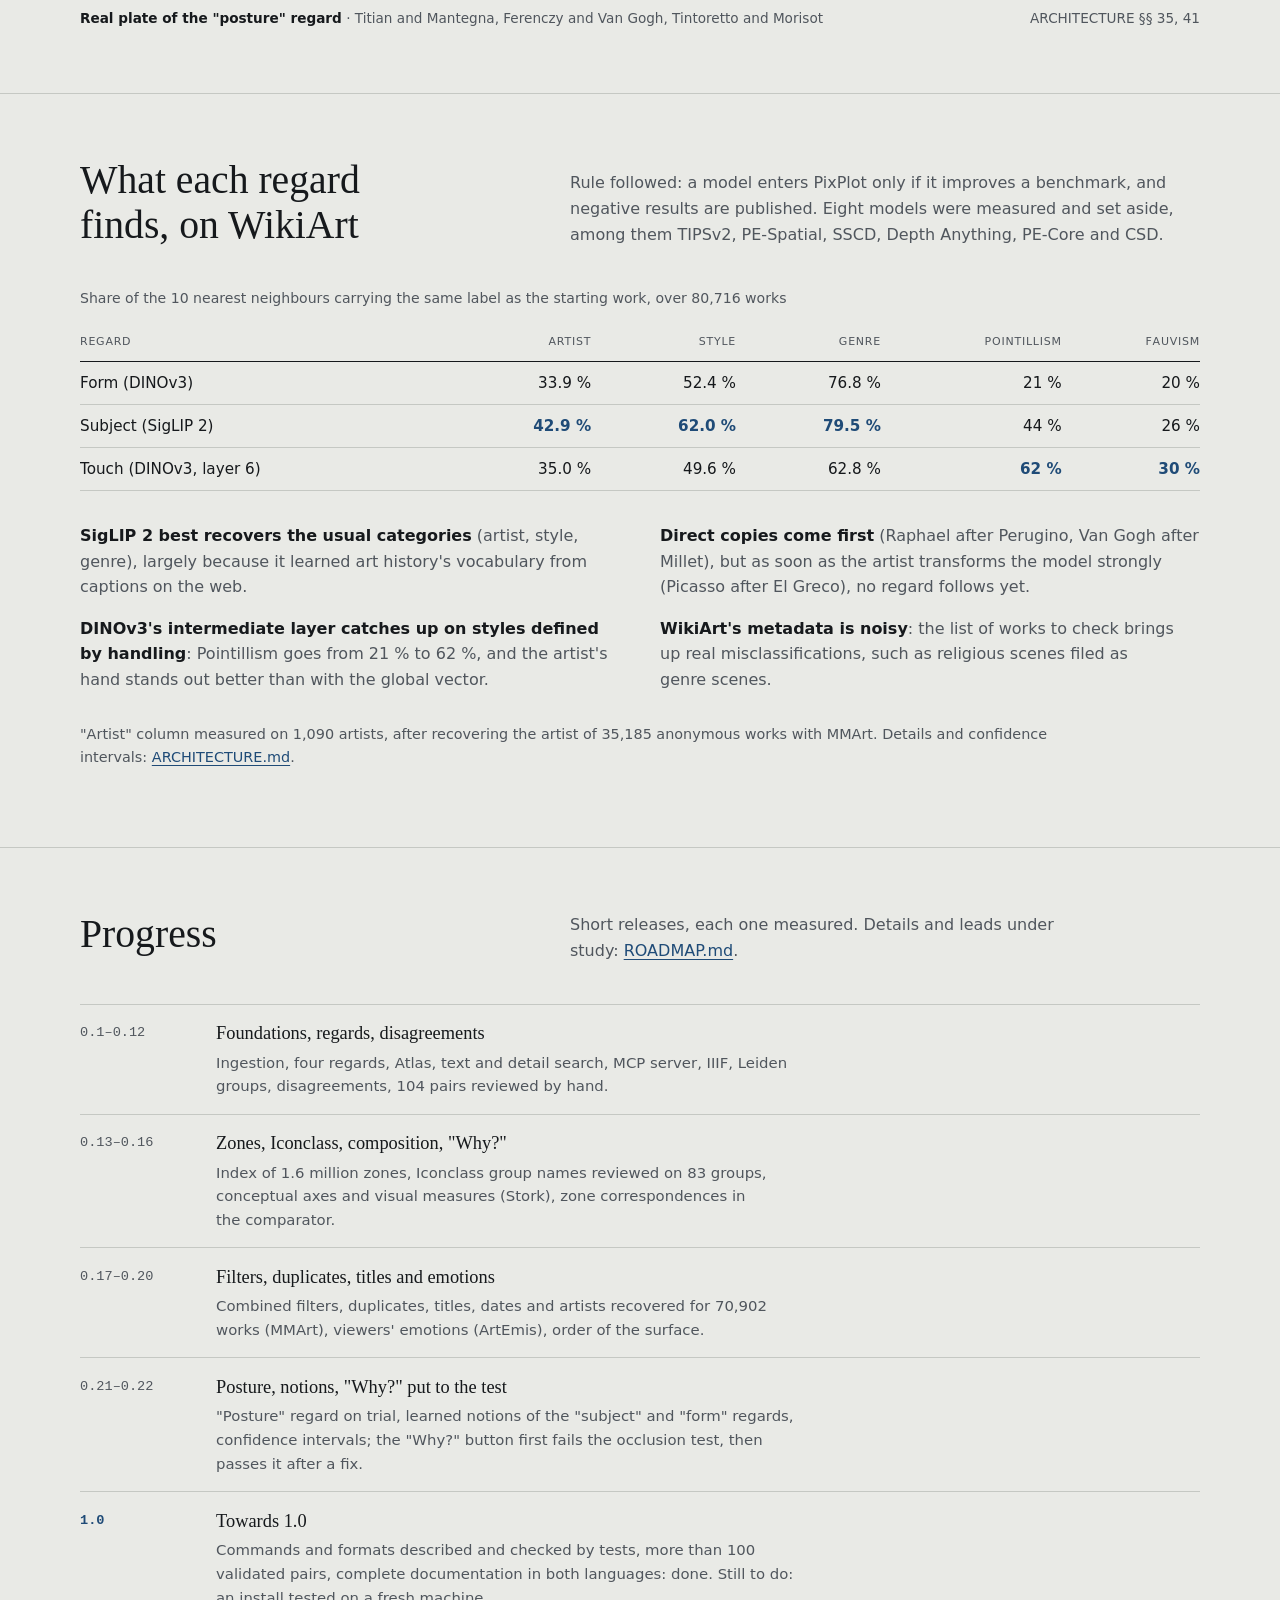
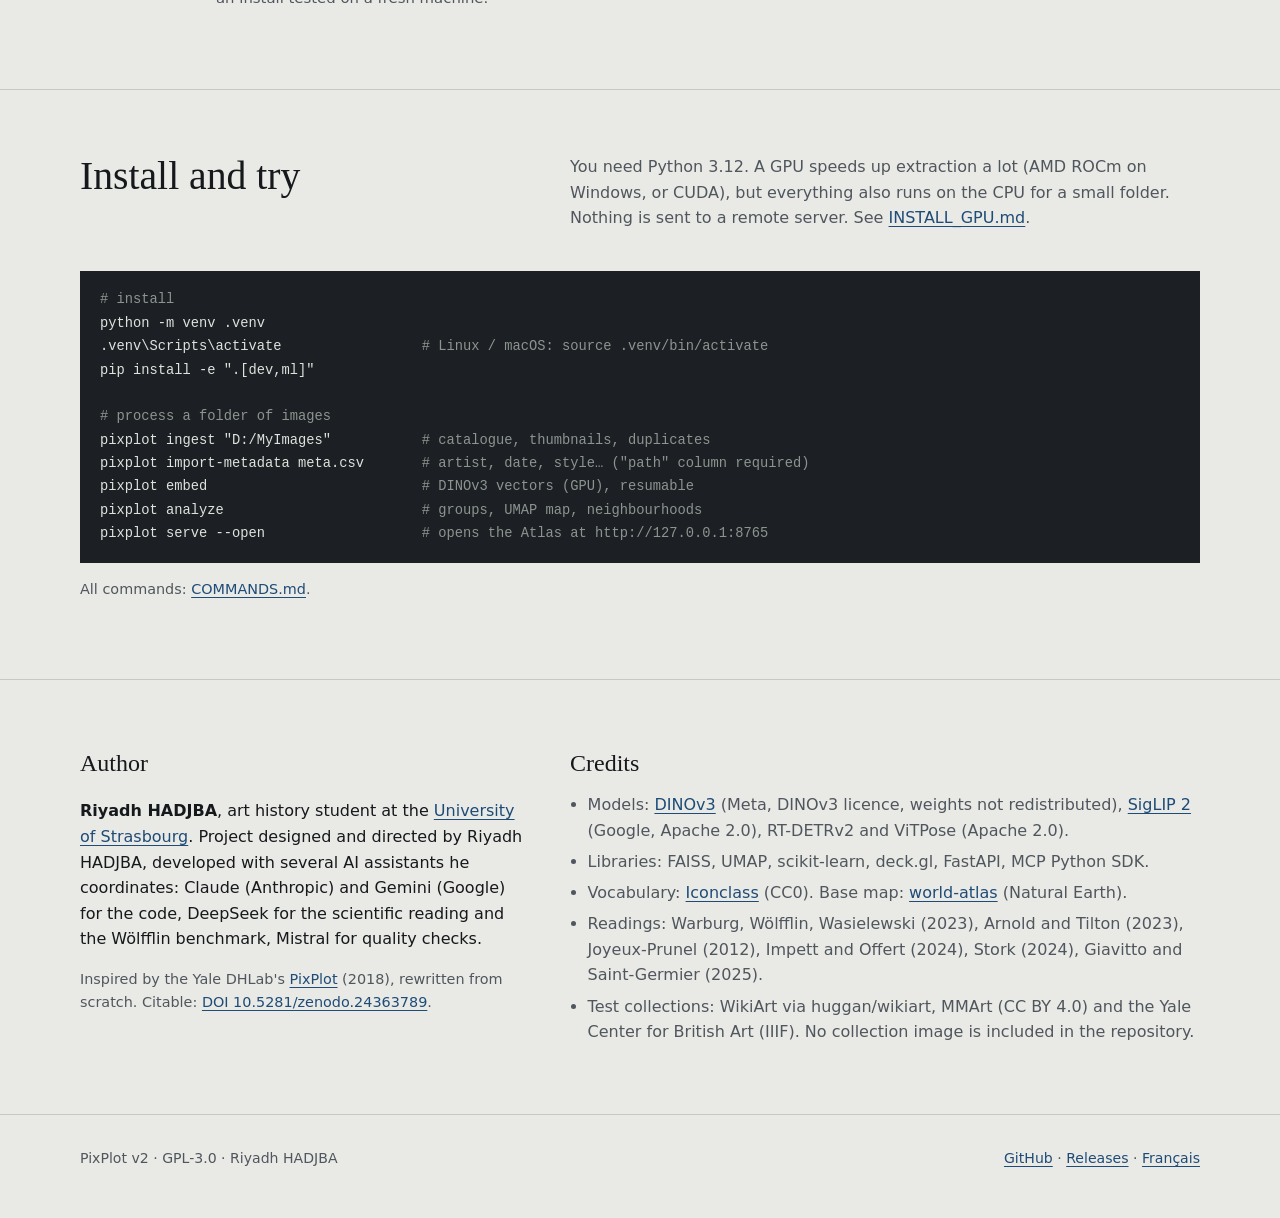
==== commit 6cf11e1b: "0.24.0 : notions floues et oculométrie (AVAtt, 282 peintures) Co-Authored-By: Gemini 4 Neon <noreply" ====
--- a/site/index.html
+++ b/site/index.html
@@ -50,7 +50,7 @@
           <a class="btn" href="https://github.com/riyadhHDA/pixplot-v2">Code on GitHub</a>
         </div>
         <p class="version">Free software (GPL-3.0), 100 % local · version
-          <a href="https://github.com/riyadhHDA/pixplot-v2/releases" data-version>v0.23.0</a> ·
+          <a href="https://github.com/riyadhHDA/pixplot-v2/releases" data-version>v0.24.0</a> ·
           <a href="https://github.com/riyadhHDA/pixplot-v2/blob/main/CHANGELOG.md">changelog</a></p>
       </div>
       <figure class="map-plate">
